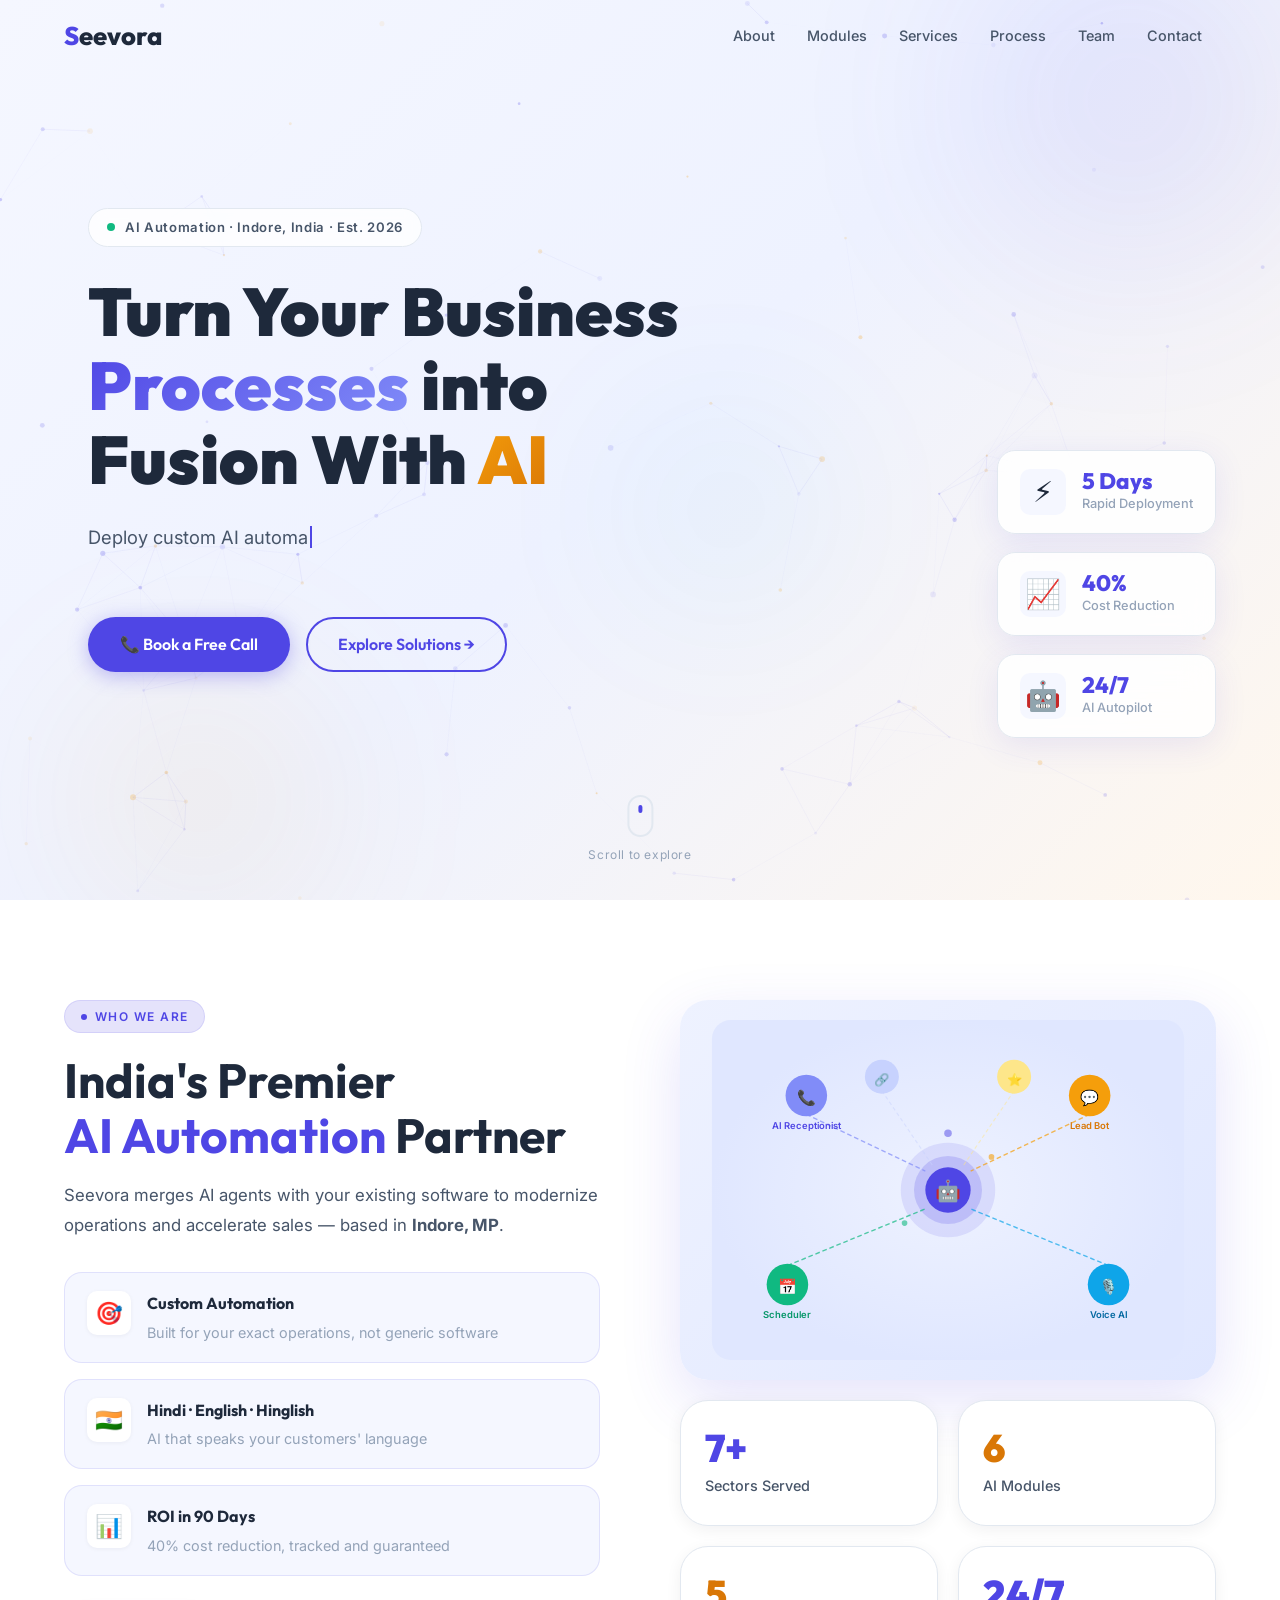
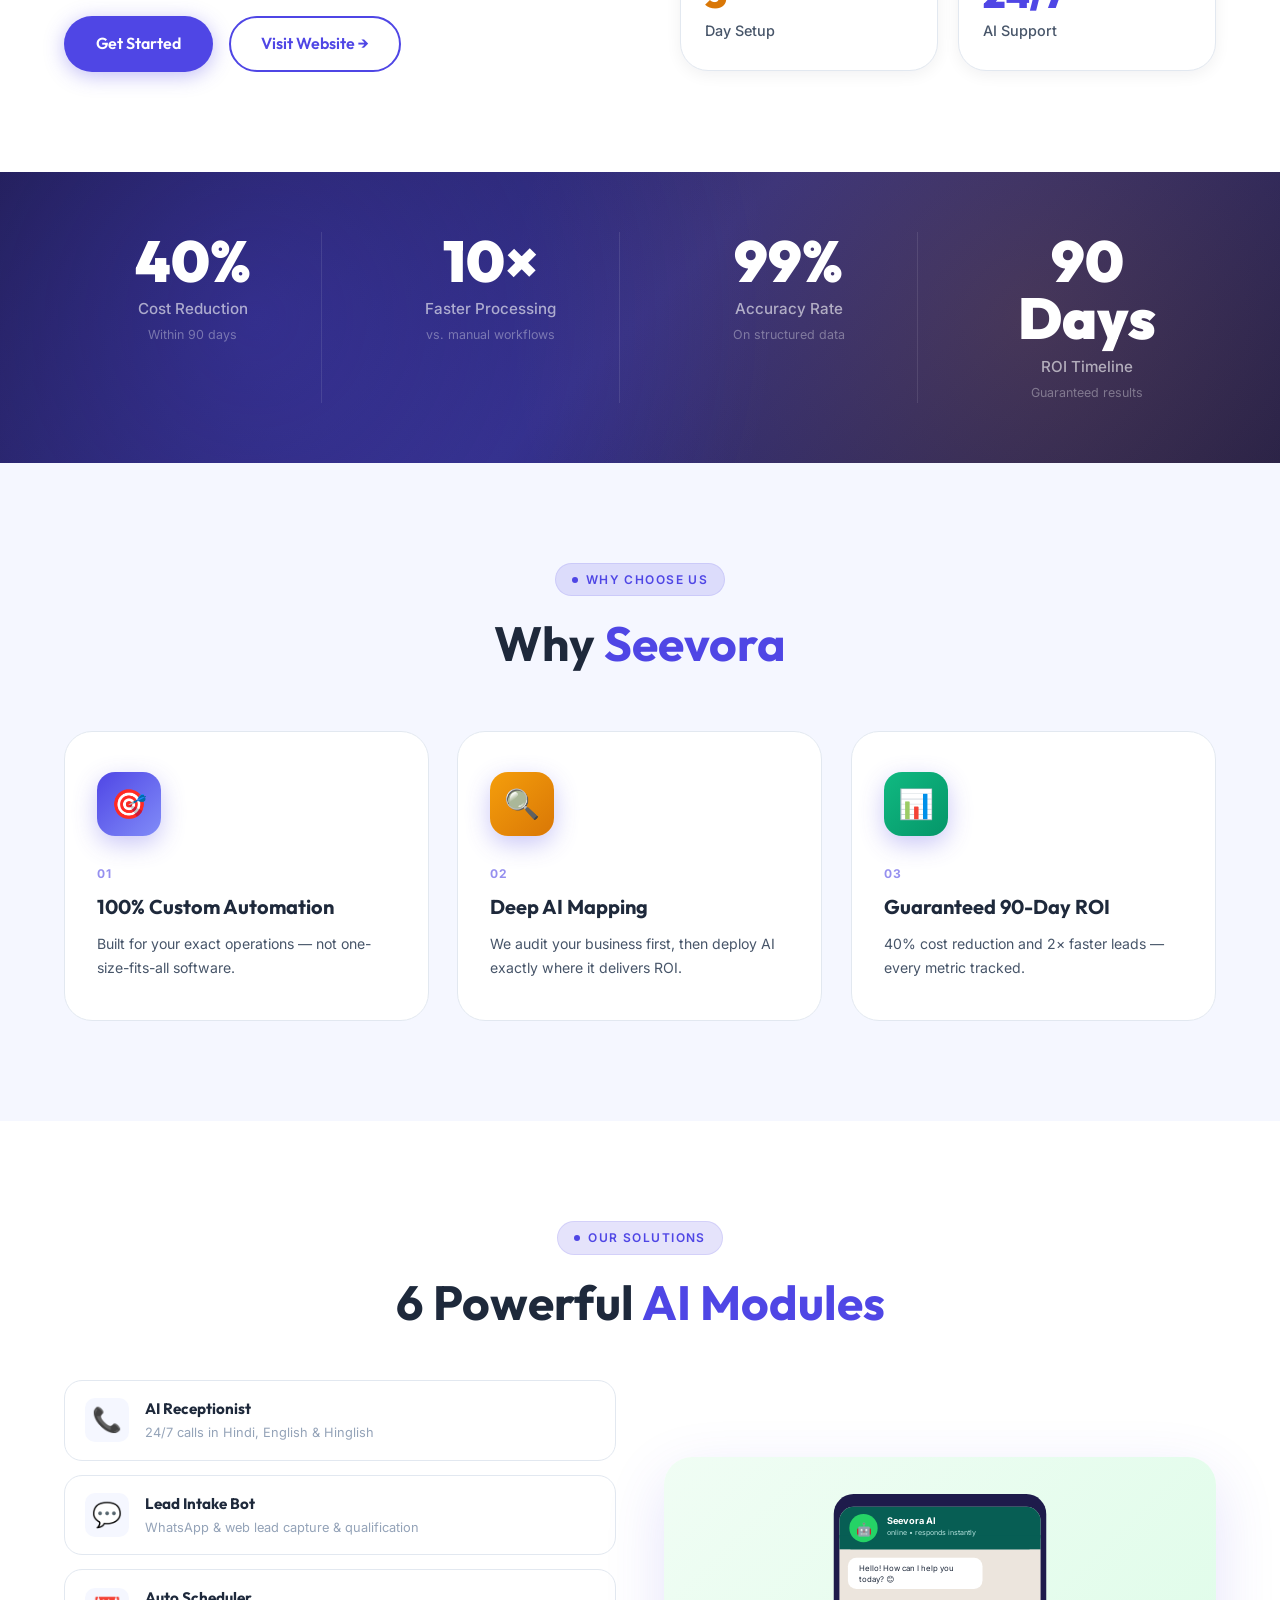
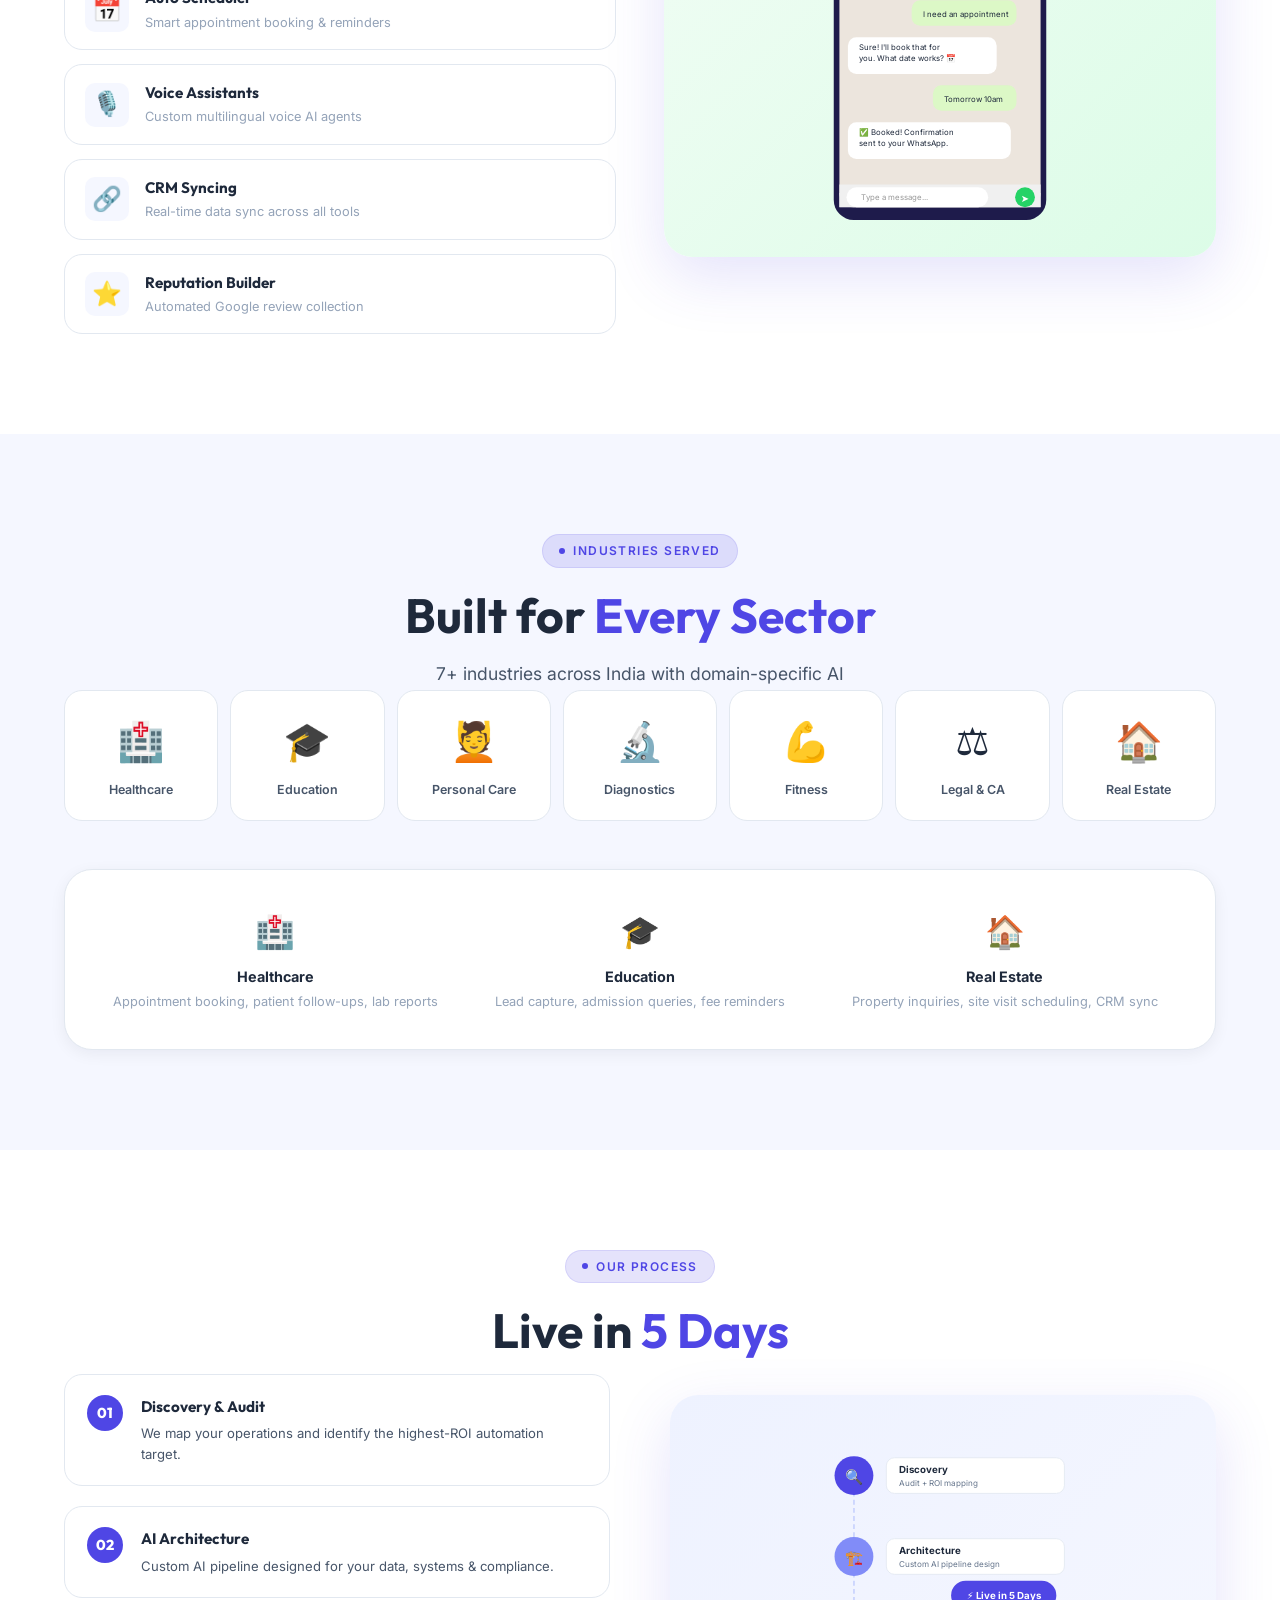
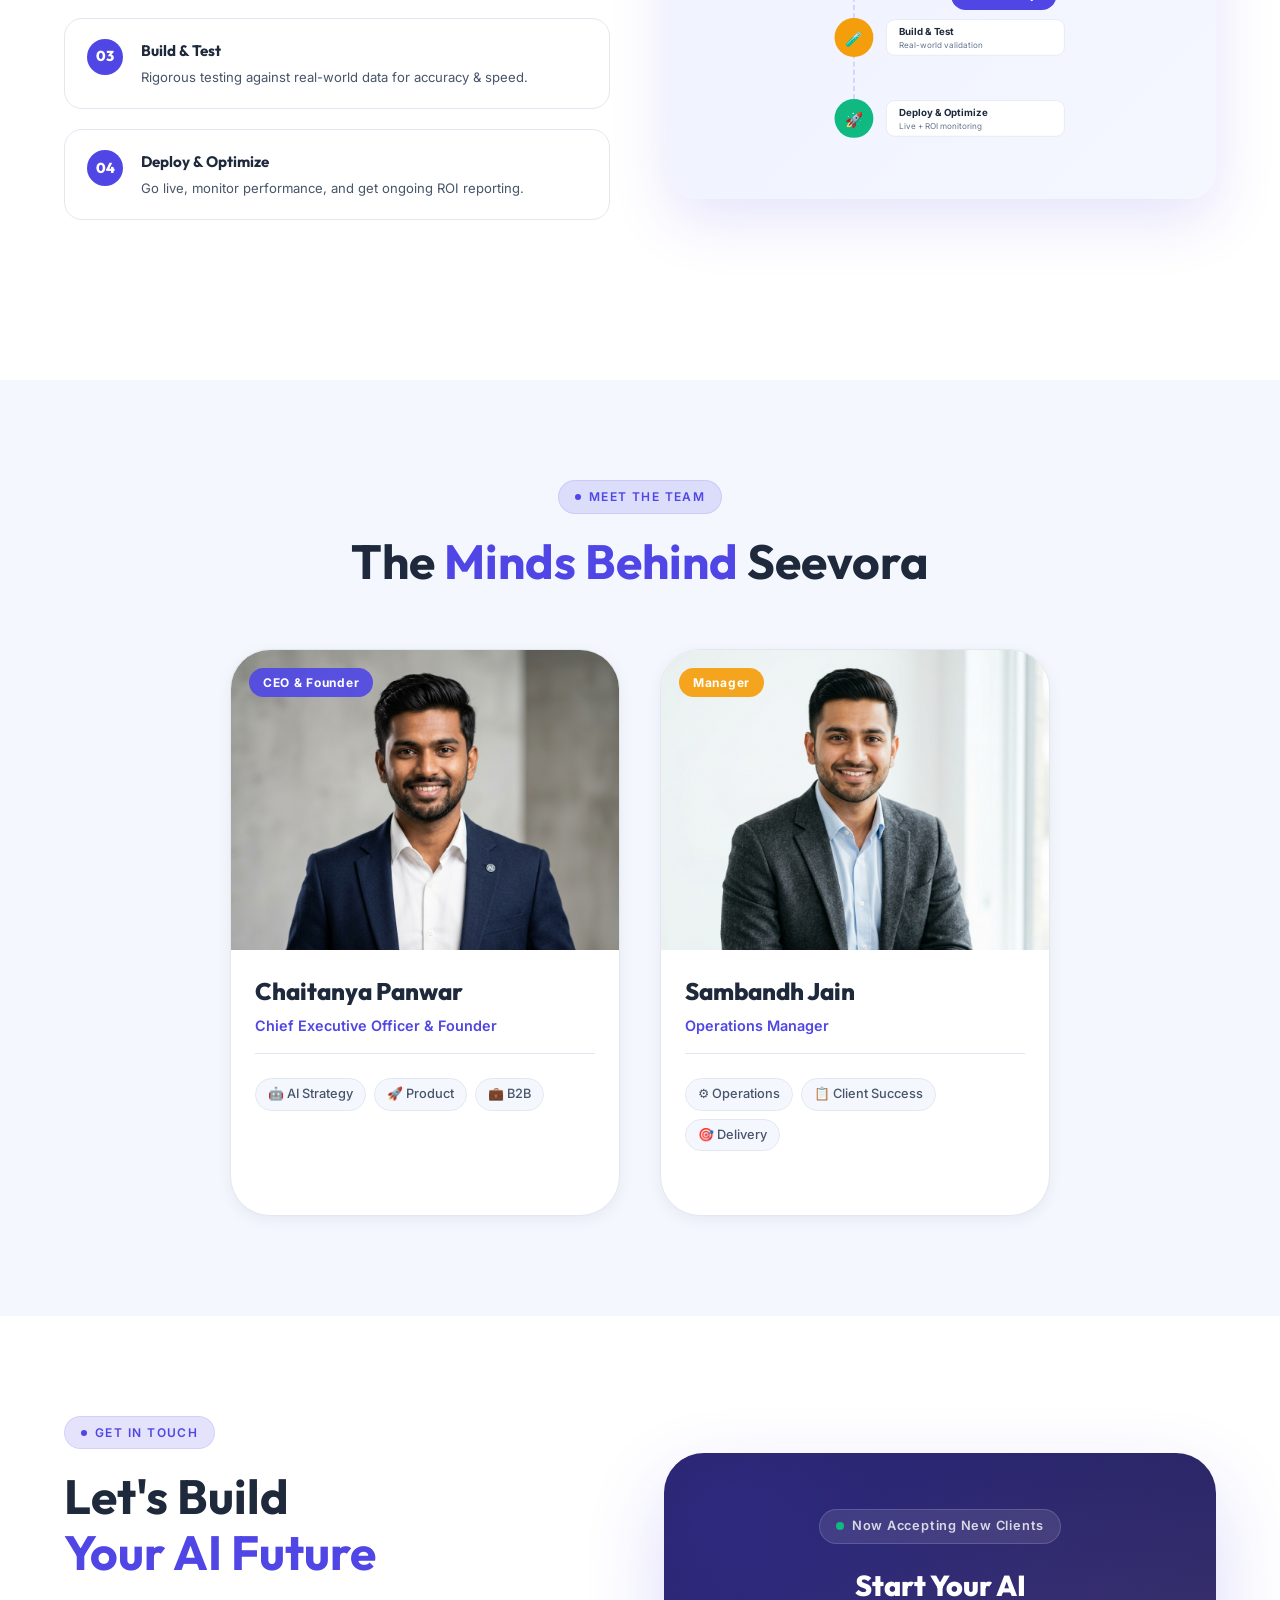
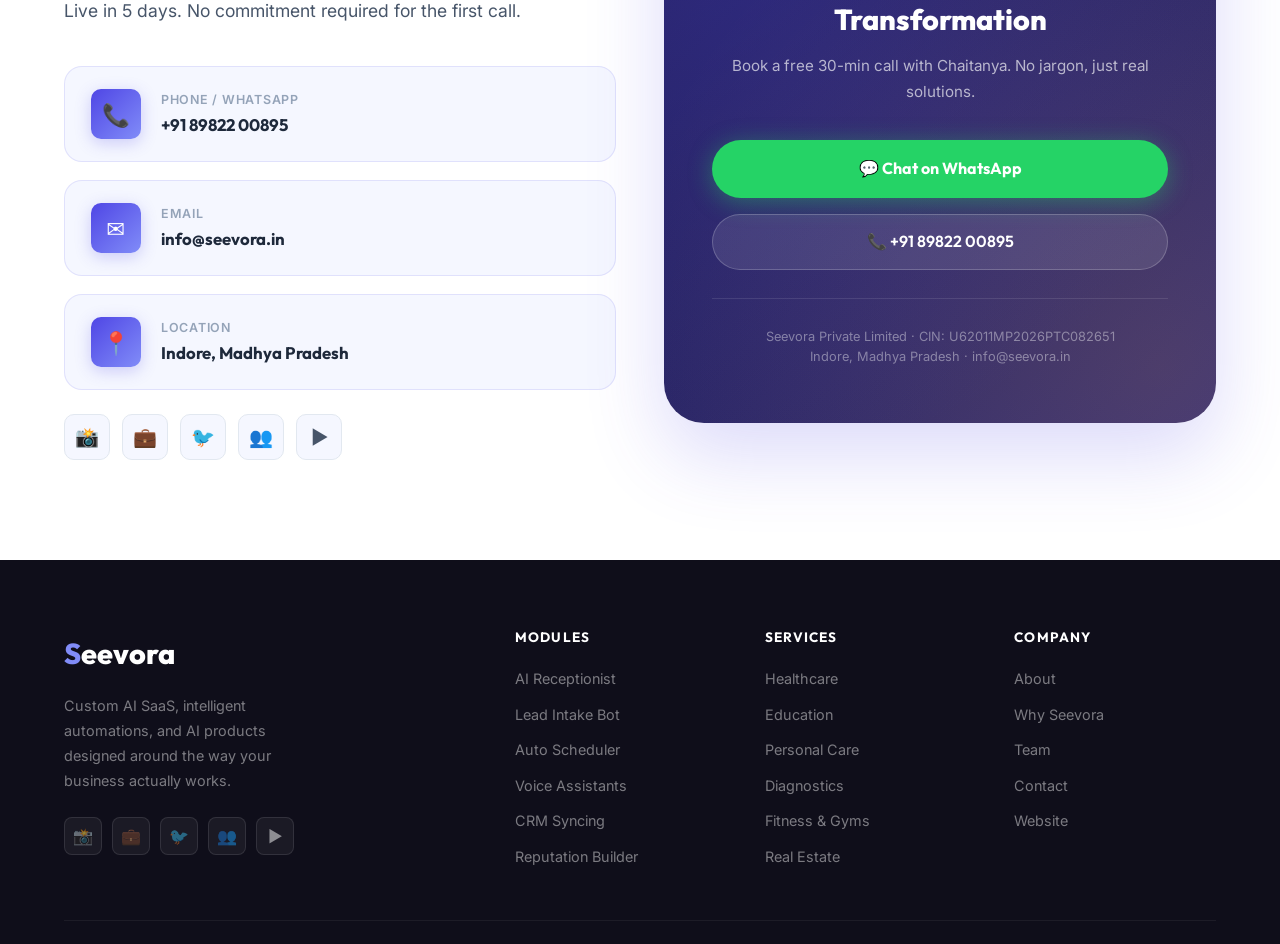
==== index.html @ 0b6f8ee0 "Remove Book a Call button from navbar" ====
<!DOCTYPE html>
<html lang="en">
<head>
  <meta charset="UTF-8"/>
  <meta name="viewport" content="width=device-width, initial-scale=1.0"/>
  <title>Seevora — AI Automation for Indian Businesses</title>
  <meta name="description" content="Seevora — Custom AI automation, WhatsApp bots, voice agents & booking systems for Indian businesses. Deploy in 5 days."/>
  <link rel="preconnect" href="https://fonts.googleapis.com"/>
  <link rel="preconnect" href="https://fonts.gstatic.com" crossorigin/>
  <link href="https://fonts.googleapis.com/css2?family=Outfit:wght@300;400;500;600;700;800;900&family=Inter:wght@300;400;500;600;700&display=swap" rel="stylesheet"/>
  <link rel="stylesheet" href="style.css"/>
  <style>
    /* ── Extra visual styles ── */
    .section-img { width:100%; border-radius:var(--radius-lg); display:block; }
    .img-card {
      border-radius: var(--radius-lg);
      overflow: hidden;
      box-shadow: var(--shadow-lg);
      background: linear-gradient(135deg,#EEF2FF,#E0E7FF);
      display: flex; align-items: center; justify-content: center;
      padding: 20px;
    }
    .img-card svg { width:100%; height:auto; max-height:340px; }

    /* Visual strip above industries */
    .industries-visual {
      display: grid;
      grid-template-columns: repeat(7,1fr);
      gap: 12px;
      margin-bottom: 48px;
    }
    .ind-icon-big {
      display: flex; flex-direction: column; align-items: center; gap: 8px;
      padding: 20px 12px;
      background: white;
      border: 1px solid var(--border);
      border-radius: var(--radius-md);
      font-size: 2.4rem;
      transition: all .3s var(--ease-spring);
    }
    .ind-icon-big:hover { transform: translateY(-8px); box-shadow: var(--shadow-md); border-color: var(--primary-light); }
    .ind-icon-big span { font-size: .78rem; font-weight:600; color:var(--text-secondary); text-align:center; }

    /* Compact why cards */
    .why-grid { grid-template-columns: repeat(3,1fr); }
    .why-card .wc-desc { font-size:.88rem; }

    /* Process visual */
    .process-visual-row {
      display: grid;
      grid-template-columns: 1fr 1fr;
      gap: 60px;
      align-items: center;
      margin-bottom: 60px;
    }
    .process-steps-list { display:flex; flex-direction:column; gap:20px; }
    .psl-item {
      display: flex; gap: 18px; align-items: flex-start;
      padding: 20px 22px;
      background: white; border: 1px solid var(--border);
      border-radius: var(--radius-md);
      transition: all .3s var(--ease-out);
    }
    .psl-item:hover { transform:translateX(8px); border-color:var(--primary-light); box-shadow:var(--shadow-sm); }
    .psl-num {
      width: 36px; height: 36px; flex-shrink:0;
      background: var(--primary); color: white;
      border-radius: 50%;
      display: flex; align-items:center; justify-content:center;
      font-family:'Outfit',sans-serif; font-weight:800; font-size:.9rem;
    }
    .psl-title { font-family:'Outfit',sans-serif; font-weight:700; font-size:.95rem; margin-bottom:4px; }
    .psl-desc { font-size:.82rem; color:var(--text-secondary); }

    /* Modules compact */
    .modules-wrap { display:grid; grid-template-columns:1fr 1fr; gap:48px; align-items:center; margin-top:50px; }
    .modules-list { display:flex; flex-direction:column; gap:14px; }
    .mod-item {
      display: flex; align-items:center; gap: 16px;
      padding: 16px 20px;
      background:white; border:1px solid var(--border); border-radius:var(--radius-md);
      transition:all .3s var(--ease-out); cursor:default;
    }
    .mod-item:hover { border-color:var(--primary); box-shadow:var(--shadow-sm); transform:translateX(6px); }
    .mod-emoji { font-size:1.5rem; width:44px; height:44px; display:flex; align-items:center; justify-content:center; background:var(--bg-alt); border-radius:10px; flex-shrink:0; }
    .mod-name { font-family:'Outfit',sans-serif; font-weight:700; font-size:.95rem; }
    .mod-sub  { font-size:.8rem; color:var(--text-muted); margin-top:2px; }

    /* Contact compact */
    .contact-grid { gap:48px; }

    /* Team compact */
    .team-grid { max-width: 820px; }
    .tc-bio { display:none; }
    .tc-body { padding: 22px 24px; }

    /* Stat banner tighter */
    .stats-banner { padding:60px 0; }

    @media(max-width:900px){
      .modules-wrap,.process-visual-row { grid-template-columns:1fr; }
      .industries-visual { grid-template-columns:repeat(4,1fr); }
    }
    @media(max-width:600px){
      .industries-visual { grid-template-columns:repeat(3,1fr); }
    }
  </style>
</head>
<body>

<!-- ── NAV ── -->
<nav class="navbar" id="navbar">
  <div class="nav-container">
    <a href="#hero" class="nav-logo"><span class="logo-s">S</span>eevora</a>
    <ul class="nav-links" id="navLinks">
      <li><a href="#about"      class="nav-link">About</a></li>
      <li><a href="#modules"    class="nav-link">Modules</a></li>
      <li><a href="#industries" class="nav-link">Services</a></li>
      <li><a href="#process"    class="nav-link">Process</a></li>
      <li><a href="#team"       class="nav-link">Team</a></li>
      <li><a href="#contact"    class="nav-link">Contact</a></li>
    </ul>

    <button class="nav-toggle" id="navToggle"><span></span><span></span><span></span></button>
  </div>
</nav>

<!-- ── HERO ── -->
<section id="hero" class="hero-section">
  <canvas id="heroCanvas"></canvas>
  <div class="hero-blobs">
    <div class="blob blob-1"></div>
    <div class="blob blob-2"></div>
    <div class="blob blob-3"></div>
  </div>
  <div class="hero-content">
    <div class="hero-badge"><span class="badge-dot"></span>AI Automation · Indore, India · Est. 2026</div>
    <h1 class="hero-title">
      Turn Your Business<br>
      <span class="gradient-text">Processes</span> into<br>
      Fusion With <span class="gradient-text-gold">AI</span>
    </h1>
    <p class="hero-subtitle" id="typewriterText"></p>
    <div class="hero-ctas">
      <a href="tel:+918982200895" class="btn-primary">📞 Book a Free Call</a>
      <a href="#modules" class="btn-outline">Explore Solutions →</a>
    </div>
  </div>
  <div class="hero-float-cards">
    <div class="float-card float-card-1">
      <div class="fc-icon">⚡</div>
      <div><div class="fc-number">5 Days</div><div class="fc-label">Rapid Deployment</div></div>
    </div>
    <div class="float-card float-card-2">
      <div class="fc-icon">📈</div>
      <div><div class="fc-number">40%</div><div class="fc-label">Cost Reduction</div></div>
    </div>
    <div class="float-card float-card-3">
      <div class="fc-icon">🤖</div>
      <div><div class="fc-number">24/7</div><div class="fc-label">AI Autopilot</div></div>
    </div>
  </div>
  <div class="hero-scroll-hint">
    <div class="scroll-mouse"><div class="scroll-dot"></div></div>
    <span>Scroll to explore</span>
  </div>
</section>

<!-- ── ABOUT ── -->
<section id="about" class="section about-section">
  <div class="container">
    <div class="about-grid">
      <div class="about-left reveal-left">
        <div class="section-label">Who We Are</div>
        <h2 class="section-title">India's Premier<br><span>AI Automation</span> Partner</h2>
        <p class="about-description">Seevora merges AI agents with your existing software to modernize operations and accelerate sales — based in <strong>Indore, MP</strong>.</p>
        <div class="about-features stagger-children">
          <div class="about-feature">
            <div class="af-icon">🎯</div>
            <div><div class="af-title">Custom Automation</div><div class="af-desc">Built for your exact operations, not generic software</div></div>
          </div>
          <div class="about-feature">
            <div class="af-icon">🇮🇳</div>
            <div><div class="af-title">Hindi · English · Hinglish</div><div class="af-desc">AI that speaks your customers' language</div></div>
          </div>
          <div class="about-feature">
            <div class="af-icon">📊</div>
            <div><div class="af-title">ROI in 90 Days</div><div class="af-desc">40% cost reduction, tracked and guaranteed</div></div>
          </div>
        </div>
        <div class="about-cta-row">
          <a href="#contact" class="btn-primary">Get Started</a>
          <a href="https://seevora.in" target="_blank" class="btn-outline">Visit Website →</a>
        </div>
      </div>
      <div class="about-right reveal-right">
        <!-- SVG: AI Network Visual -->
        <div class="img-card">
          <svg viewBox="0 0 500 360" fill="none" xmlns="http://www.w3.org/2000/svg">
            <defs>
              <radialGradient id="bg" cx="50%" cy="50%" r="50%">
                <stop offset="0%" stop-color="#EEF2FF"/>
                <stop offset="100%" stop-color="#E0E7FF"/>
              </radialGradient>
              <filter id="glow"><feGaussianBlur stdDeviation="3" result="blur"/><feMerge><feMergeNode in="blur"/><feMergeNode in="SourceGraphic"/></feMerge></filter>
            </defs>
            <rect width="500" height="360" rx="20" fill="url(#bg)"/>
            <!-- Central AI Brain -->
            <circle cx="250" cy="180" r="50" fill="#4F46E5" opacity=".12"/>
            <circle cx="250" cy="180" r="36" fill="#4F46E5" opacity=".2"/>
            <circle cx="250" cy="180" r="24" fill="#4F46E5"/>
            <text x="250" y="188" text-anchor="middle" fill="white" font-size="22">🤖</text>
            <!-- Satellite nodes -->
            <circle cx="100" cy="80"  r="22" fill="#818CF8"/>
            <text x="100" y="88" text-anchor="middle" fill="white" font-size="16">📞</text>
            <circle cx="400" cy="80"  r="22" fill="#F59E0B"/>
            <text x="400" y="88" text-anchor="middle" fill="white" font-size="16">💬</text>
            <circle cx="80"  cy="280" r="22" fill="#10B981"/>
            <text x="80"  y="288" text-anchor="middle" fill="white" font-size="16">📅</text>
            <circle cx="420" cy="280" r="22" fill="#0EA5E9"/>
            <text x="420" y="288" text-anchor="middle" fill="white" font-size="16">🎙️</text>
            <circle cx="180" cy="60"  r="18" fill="#C7D2FE"/>
            <text x="180" y="68" text-anchor="middle" fill="#4F46E5" font-size="13">🔗</text>
            <circle cx="320" cy="60"  r="18" fill="#FDE68A"/>
            <text x="320" y="68" text-anchor="middle" fill="#92400E" font-size="13">⭐</text>
            <!-- Connecting lines -->
            <line x1="100" y1="100" x2="226" y2="160" stroke="#818CF8" stroke-width="1.5" stroke-dasharray="5 3" opacity=".7"/>
            <line x1="400" y1="100" x2="274" y2="160" stroke="#F59E0B" stroke-width="1.5" stroke-dasharray="5 3" opacity=".7"/>
            <line x1="80"  y1="260" x2="226" y2="200" stroke="#10B981" stroke-width="1.5" stroke-dasharray="5 3" opacity=".7"/>
            <line x1="420" y1="260" x2="274" y2="200" stroke="#0EA5E9" stroke-width="1.5" stroke-dasharray="5 3" opacity=".7"/>
            <line x1="180" y1="75"  x2="235" y2="156" stroke="#C7D2FE" stroke-width="1.2" stroke-dasharray="4 3" opacity=".5"/>
            <line x1="320" y1="75"  x2="265" y2="156" stroke="#FDE68A" stroke-width="1.2" stroke-dasharray="4 3" opacity=".5"/>
            <!-- Orbiting dots -->
            <circle cx="250" cy="120" r="4" fill="#4F46E5" opacity=".5"/>
            <circle cx="296" cy="145" r="3" fill="#F59E0B" opacity=".6"/>
            <circle cx="204" cy="215" r="3" fill="#10B981" opacity=".6"/>
            <!-- Labels -->
            <text x="100" y="115" text-anchor="middle" fill="#4F46E5" font-size="10" font-weight="600">AI Receptionist</text>
            <text x="400" y="115" text-anchor="middle" fill="#D97706" font-size="10" font-weight="600">Lead Bot</text>
            <text x="80"  y="315" text-anchor="middle" fill="#059669" font-size="10" font-weight="600">Scheduler</text>
            <text x="420" y="315" text-anchor="middle" fill="#0369A1" font-size="10" font-weight="600">Voice AI</text>
          </svg>
        </div>
        <!-- Compact stat grid below the visual -->
        <div class="about-stats-grid stagger-children" style="margin-top:20px;">
          <div class="about-stat-card"><div class="asc-value">7+</div><div class="asc-label">Sectors Served</div></div>
          <div class="about-stat-card accent-card"><div class="asc-value">6</div><div class="asc-label">AI Modules</div></div>
          <div class="about-stat-card accent-card"><div class="asc-value">5</div><div class="asc-label">Day Setup</div></div>
          <div class="about-stat-card"><div class="asc-value">24/7</div><div class="asc-label">AI Support</div></div>
        </div>
      </div>
    </div>
  </div>
</section>

<!-- ── STATS ── -->
<section class="stats-banner">
  <div class="container">
    <div class="stats-grid stagger-children">
      <div class="stat-item"><div class="stat-value" data-target="40" data-suffix="%">0%</div><div class="stat-label">Cost Reduction</div><div class="stat-sublabel">Within 90 days</div></div>
      <div class="stat-item"><div class="stat-value" data-target="10" data-suffix="×">0×</div><div class="stat-label">Faster Processing</div><div class="stat-sublabel">vs. manual workflows</div></div>
      <div class="stat-item"><div class="stat-value" data-target="99" data-suffix="%">0%</div><div class="stat-label">Accuracy Rate</div><div class="stat-sublabel">On structured data</div></div>
      <div class="stat-item"><div class="stat-value" data-target="90" data-suffix=" Days">0 Days</div><div class="stat-label">ROI Timeline</div><div class="stat-sublabel">Guaranteed results</div></div>
    </div>
  </div>
</section>

<!-- ── WHY SEEVORA ── -->
<section id="why" class="section section-alt">
  <div class="container">
    <div class="text-center reveal">
      <div class="section-label">Why Choose Us</div>
      <h2 class="section-title">Why <span>Seevora</span></h2>
    </div>
    <div class="why-grid stagger-children">
      <div class="why-card tilt-card">
        <div class="wc-icon-wrap">🎯</div>
        <div class="wc-number">01</div>
        <h3 class="wc-title">100% Custom Automation</h3>
        <p class="wc-desc">Built for your exact operations — not one-size-fits-all software.</p>
      </div>
      <div class="why-card tilt-card">
        <div class="wc-icon-wrap" style="background:linear-gradient(135deg,#F59E0B,#D97706);">🔍</div>
        <div class="wc-number">02</div>
        <h3 class="wc-title">Deep AI Mapping</h3>
        <p class="wc-desc">We audit your business first, then deploy AI exactly where it delivers ROI.</p>
      </div>
      <div class="why-card tilt-card">
        <div class="wc-icon-wrap" style="background:linear-gradient(135deg,#10B981,#059669);">📊</div>
        <div class="wc-number">03</div>
        <h3 class="wc-title">Guaranteed 90-Day ROI</h3>
        <p class="wc-desc">40% cost reduction and 2× faster leads — every metric tracked.</p>
      </div>
    </div>
  </div>
</section>

<!-- ── MODULES ── -->
<section id="modules" class="section">
  <div class="container">
    <div class="text-center reveal">
      <div class="section-label">Our Solutions</div>
      <h2 class="section-title">6 Powerful <span>AI Modules</span></h2>
    </div>
    <div class="modules-wrap">
      <!-- Left: Module list -->
      <div class="modules-list stagger-children">
        <div class="mod-item"><div class="mod-emoji">📞</div><div><div class="mod-name">AI Receptionist</div><div class="mod-sub">24/7 calls in Hindi, English & Hinglish</div></div></div>
        <div class="mod-item"><div class="mod-emoji">💬</div><div><div class="mod-name">Lead Intake Bot</div><div class="mod-sub">WhatsApp & web lead capture & qualification</div></div></div>
        <div class="mod-item"><div class="mod-emoji">📅</div><div><div class="mod-name">Auto Scheduler</div><div class="mod-sub">Smart appointment booking & reminders</div></div></div>
        <div class="mod-item"><div class="mod-emoji">🎙️</div><div><div class="mod-name">Voice Assistants</div><div class="mod-sub">Custom multilingual voice AI agents</div></div></div>
        <div class="mod-item"><div class="mod-emoji">🔗</div><div><div class="mod-name">CRM Syncing</div><div class="mod-sub">Real-time data sync across all tools</div></div></div>
        <div class="mod-item"><div class="mod-emoji">⭐</div><div><div class="mod-name">Reputation Builder</div><div class="mod-sub">Automated Google review collection</div></div></div>
      </div>
      <!-- Right: WhatsApp/Chat interface SVG -->
      <div class="reveal-right">
        <div class="img-card" style="background:linear-gradient(135deg,#F0FDF4,#DCFCE7); padding:30px;">
          <svg viewBox="0 0 360 480" fill="none" xmlns="http://www.w3.org/2000/svg">
            <!-- Phone frame -->
            <rect x="30" y="10" width="300" height="460" rx="28" fill="#1E1B4B"/>
            <rect x="38" y="28" width="284" height="424" rx="20" fill="#ECE5DD"/>
            <!-- WhatsApp header -->
            <rect x="38" y="28" width="284" height="60" rx="20" fill="#075E54"/>
            <rect x="38" y="68" width="284" height="20" fill="#075E54"/>
            <circle cx="72" cy="58" r="20" fill="#25D366"/>
            <text x="72" y="66" text-anchor="middle" fill="white" font-size="18">🤖</text>
            <text x="105" y="52" fill="white" font-size="13" font-weight="700">Seevora AI</text>
            <text x="105" y="68" fill="#B2DFDB" font-size="10">online • responds instantly</text>
            <!-- Chat bubbles -->
            <rect x="50" y="100" width="190" height="44" rx="12" fill="#fff"/>
            <text x="66" y="118" fill="#1E293B" font-size="11">Hello! How can I help you</text>
            <text x="66" y="134" fill="#1E293B" font-size="11">today? 😊</text>
            <rect x="140" y="160" width="148" height="36" rx="12" fill="#DCF8C6"/>
            <text x="156" y="183" fill="#1E293B" font-size="11">I need an appointment</text>
            <rect x="50" y="212" width="210" height="52" rx="12" fill="#fff"/>
            <text x="66" y="230" fill="#1E293B" font-size="11">Sure! I'll book that for</text>
            <text x="66" y="246" fill="#1E293B" font-size="11">you. What date works? 📅</text>
            <rect x="170" y="280" width="118" height="36" rx="12" fill="#DCF8C6"/>
            <text x="186" y="303" fill="#1E293B" font-size="11">Tomorrow 10am</text>
            <rect x="50" y="332" width="230" height="52" rx="12" fill="#fff"/>
            <text x="66" y="350" fill="#1E293B" font-size="11">✅ Booked! Confirmation</text>
            <text x="66" y="366" fill="#1E293B" font-size="11">sent to your WhatsApp.</text>
            <!-- Input bar -->
            <rect x="38" y="420" width="284" height="32" fill="#F0F0F0"/>
            <rect x="38" y="432" width="284" height="20" fill="#F0F0F0"/>
            <rect x="48" y="424" width="200" height="28" rx="14" fill="white"/>
            <text x="68" y="442" fill="#999" font-size="11">Type a message...</text>
            <circle cx="300" cy="438" r="14" fill="#25D366"/>
            <text x="300" y="445" text-anchor="middle" fill="white" font-size="14">➤</text>
          </svg>
        </div>
      </div>
    </div>
  </div>
</section>

<!-- ── INDUSTRIES ── -->
<section id="industries" class="section section-alt">
  <div class="container">
    <div class="text-center reveal">
      <div class="section-label">Industries Served</div>
      <h2 class="section-title">Built for <span>Every Sector</span></h2>
      <p class="section-desc">7+ industries across India with domain-specific AI</p>
    </div>
    <div class="industries-visual cascade-children">
      <div class="ind-icon-big">🏥<span>Healthcare</span></div>
      <div class="ind-icon-big">🎓<span>Education</span></div>
      <div class="ind-icon-big">💆<span>Personal Care</span></div>
      <div class="ind-icon-big">🔬<span>Diagnostics</span></div>
      <div class="ind-icon-big">💪<span>Fitness</span></div>
      <div class="ind-icon-big">⚖️<span>Legal & CA</span></div>
      <div class="ind-icon-big">🏠<span>Real Estate</span></div>
    </div>
    <!-- Sector detail visual below -->
    <div class="reveal" style="background:white;border:1px solid var(--border);border-radius:var(--radius-lg);padding:36px 40px;box-shadow:var(--shadow-sm);">
      <div style="display:grid;grid-template-columns:repeat(3,1fr);gap:24px;">
        <div style="text-align:center;">
          <div style="font-size:2rem;margin-bottom:8px;">🏥</div>
          <div style="font-weight:700;font-size:.9rem;margin-bottom:4px;">Healthcare</div>
          <div style="font-size:.8rem;color:var(--text-muted);">Appointment booking, patient follow-ups, lab reports</div>
        </div>
        <div style="text-align:center;">
          <div style="font-size:2rem;margin-bottom:8px;">🎓</div>
          <div style="font-weight:700;font-size:.9rem;margin-bottom:4px;">Education</div>
          <div style="font-size:.8rem;color:var(--text-muted);">Lead capture, admission queries, fee reminders</div>
        </div>
        <div style="text-align:center;">
          <div style="font-size:2rem;margin-bottom:8px;">🏠</div>
          <div style="font-weight:700;font-size:.9rem;margin-bottom:4px;">Real Estate</div>
          <div style="font-size:.8rem;color:var(--text-muted);">Property inquiries, site visit scheduling, CRM sync</div>
        </div>
      </div>
    </div>
  </div>
</section>

<!-- ── PROCESS ── -->
<section id="process" class="section">
  <div class="container">
    <div class="text-center reveal">
      <div class="section-label">Our Process</div>
      <h2 class="section-title">Live in <span>5 Days</span></h2>
    </div>
    <div class="process-visual-row">
      <!-- Steps list -->
      <div class="process-steps-list stagger-children">
        <div class="psl-item">
          <div class="psl-num">01</div>
          <div><div class="psl-title">Discovery & Audit</div><div class="psl-desc">We map your operations and identify the highest-ROI automation target.</div></div>
        </div>
        <div class="psl-item">
          <div class="psl-num">02</div>
          <div><div class="psl-title">AI Architecture</div><div class="psl-desc">Custom AI pipeline designed for your data, systems & compliance.</div></div>
        </div>
        <div class="psl-item">
          <div class="psl-num">03</div>
          <div><div class="psl-title">Build & Test</div><div class="psl-desc">Rigorous testing against real-world data for accuracy & speed.</div></div>
        </div>
        <div class="psl-item">
          <div class="psl-num">04</div>
          <div><div class="psl-title">Deploy & Optimize</div><div class="psl-desc">Go live, monitor performance, and get ongoing ROI reporting.</div></div>
        </div>
      </div>
      <!-- Process flow SVG visual -->
      <div class="reveal-right">
        <div class="img-card" style="background:linear-gradient(135deg,#EEF2FF,#F5F7FF);padding:32px;">
          <svg viewBox="0 0 340 420" fill="none" xmlns="http://www.w3.org/2000/svg">
            <!-- Vertical connecting line -->
            <line x1="60" y1="50" x2="60" y2="380" stroke="#C7D2FE" stroke-width="2" stroke-dasharray="6 4"/>
            <!-- Step 1 -->
            <circle cx="60" cy="60" r="24" fill="#4F46E5"/>
            <text x="60" y="68" text-anchor="middle" fill="white" font-size="18">🔍</text>
            <rect x="100" y="38" width="220" height="44" rx="10" fill="white" stroke="#E2E8F0"/>
            <text x="116" y="57" fill="#1E293B" font-size="12" font-weight="700">Discovery</text>
            <text x="116" y="73" fill="#64748B" font-size="10">Audit + ROI mapping</text>
            <!-- Step 2 -->
            <circle cx="60" cy="160" r="24" fill="#818CF8"/>
            <text x="60" y="168" text-anchor="middle" fill="white" font-size="18">🏗️</text>
            <rect x="100" y="138" width="220" height="44" rx="10" fill="white" stroke="#E2E8F0"/>
            <text x="116" y="157" fill="#1E293B" font-size="12" font-weight="700">Architecture</text>
            <text x="116" y="173" fill="#64748B" font-size="10">Custom AI pipeline design</text>
            <!-- Step 3 -->
            <circle cx="60" cy="260" r="24" fill="#F59E0B"/>
            <text x="60" y="268" text-anchor="middle" fill="white" font-size="18">🧪</text>
            <rect x="100" y="238" width="220" height="44" rx="10" fill="white" stroke="#E2E8F0"/>
            <text x="116" y="257" fill="#1E293B" font-size="12" font-weight="700">Build & Test</text>
            <text x="116" y="273" fill="#64748B" font-size="10">Real-world validation</text>
            <!-- Step 4 -->
            <circle cx="60" cy="360" r="24" fill="#10B981"/>
            <text x="60" y="368" text-anchor="middle" fill="white" font-size="18">🚀</text>
            <rect x="100" y="338" width="220" height="44" rx="10" fill="white" stroke="#E2E8F0"/>
            <text x="116" y="357" fill="#1E293B" font-size="12" font-weight="700">Deploy & Optimize</text>
            <text x="116" y="373" fill="#64748B" font-size="10">Live + ROI monitoring</text>
            <!-- Badge -->
            <rect x="180" y="190" width="130" height="36" rx="18" fill="#4F46E5"/>
            <text x="245" y="213" text-anchor="middle" fill="white" font-size="12" font-weight="700">⚡ Live in 5 Days</text>
          </svg>
        </div>
      </div>
    </div>
  </div>
</section>

<!-- ── TEAM ── -->
<section id="team" class="section team-section">
  <div class="container">
    <div class="text-center reveal">
      <div class="section-label">Meet the Team</div>
      <h2 class="section-title">The <span>Minds Behind</span> Seevora</h2>
    </div>
    <div class="team-grid">
      <div class="team-card reveal-scale">
        <div class="tc-photo-wrap">
          <img src="images/chaitanya.png" alt="Chaitanya Panwar — CEO & Founder" class="tc-photo" loading="lazy"/>
          <span class="tc-role-badge">CEO &amp; Founder</span>
        </div>
        <div class="tc-body">
          <div class="tc-name">Chaitanya Panwar</div>
          <div class="tc-role">Chief Executive Officer &amp; Founder</div>
          <div class="tc-divider"></div>
          <div>
            <span class="tc-tag">🤖 AI Strategy</span>
            <span class="tc-tag">🚀 Product</span>
            <span class="tc-tag">💼 B2B</span>
          </div>
          <div class="tc-social">
            <a href="https://www.linkedin.com/company/seevora/" target="_blank" class="tc-social-link">💼</a>
            <a href="https://www.instagram.com/seevora1/" target="_blank" class="tc-social-link">📸</a>
            <a href="https://x.com/seevora1" target="_blank" class="tc-social-link">🐦</a>
            <a href="mailto:info@seevora.in" class="tc-social-link">✉️</a>
          </div>
        </div>
      </div>
      <div class="team-card reveal-scale" style="transition-delay:.2s">
        <div class="tc-photo-wrap">
          <img src="images/sambandh.png" alt="Sambandh Jain — Operations Manager" class="tc-photo" loading="lazy"/>
          <span class="tc-role-badge" style="background:rgba(245,158,11,.92)">Manager</span>
        </div>
        <div class="tc-body">
          <div class="tc-name">Sambandh Jain</div>
          <div class="tc-role">Operations Manager</div>
          <div class="tc-divider"></div>
          <div>
            <span class="tc-tag">⚙️ Operations</span>
            <span class="tc-tag">📋 Client Success</span>
            <span class="tc-tag">🎯 Delivery</span>
          </div>
          <div class="tc-social">
            <a href="https://www.linkedin.com/company/seevora/" target="_blank" class="tc-social-link">💼</a>
            <a href="https://www.instagram.com/seevora1/" target="_blank" class="tc-social-link">📸</a>
            <a href="mailto:info@seevora.in" class="tc-social-link">✉️</a>
          </div>
        </div>
      </div>
    </div>
  </div>
</section>

<!-- ── CONTACT ── -->
<section id="contact" class="section contact-section">
  <div class="container">
    <div class="contact-grid">
      <div class="contact-left reveal-left">
        <div class="section-label">Get In Touch</div>
        <h2 class="section-title">Let's Build<br><span>Your AI Future</span></h2>
        <p class="section-desc">Live in 5 days. No commitment required for the first call.</p>
        <div class="contact-cards">
          <a href="tel:+918982200895" class="contact-card">
            <div class="cc-icon">📞</div>
            <div><div class="cc-label">Phone / WhatsApp</div><div class="cc-value">+91 89822 00895</div></div>
          </a>
          <a href="mailto:info@seevora.in" class="contact-card">
            <div class="cc-icon">✉️</div>
            <div><div class="cc-label">Email</div><div class="cc-value">info@seevora.in</div></div>
          </a>
          <div class="contact-card" style="cursor:default">
            <div class="cc-icon">📍</div>
            <div><div class="cc-label">Location</div><div class="cc-value">Indore, Madhya Pradesh</div></div>
          </div>
        </div>
        <div class="social-row" style="margin-top:24px">
          <a href="https://www.instagram.com/seevora1/" target="_blank" class="social-link"><span>📸</span></a>
          <a href="https://www.linkedin.com/company/seevora/" target="_blank" class="social-link"><span>💼</span></a>
          <a href="https://x.com/seevora1" target="_blank" class="social-link"><span>🐦</span></a>
          <a href="https://www.facebook.com/people/Seevora/61574331010641/" target="_blank" class="social-link"><span>👥</span></a>
          <a href="https://www.youtube.com/@Seevora1" target="_blank" class="social-link"><span>▶️</span></a>
        </div>
      </div>
      <div class="contact-right reveal-right">
        <div class="cr-badge"><span class="badge-dot"></span>Now Accepting New Clients</div>
        <h3 class="cr-title">Start Your AI<br>Transformation</h3>
        <p class="cr-desc">Book a free 30-min call with Chaitanya. No jargon, just real solutions.</p>
        <a href="https://wa.me/918982200895?text=Hi%20Seevora!%20I%27m%20interested%20in%20AI%20automation." target="_blank" class="cr-whatsapp">💬 Chat on WhatsApp</a>
        <a href="tel:+918982200895" class="cr-call">📞 +91 89822 00895</a>
        <div class="cr-info">Seevora Private Limited · CIN: U62011MP2026PTC082651<br>Indore, Madhya Pradesh · info@seevora.in</div>
      </div>
    </div>
  </div>
</section>

<!-- ── FOOTER ── -->
<footer class="footer">
  <div class="container">
    <div class="footer-grid">
      <div class="footer-brand">
        <span class="footer-logo"><span class="logo-s">S</span>eevora</span>
        <p>Custom AI SaaS, intelligent automations, and AI products designed around the way your business actually works.</p>
        <div class="footer-social">
          <a href="https://www.instagram.com/seevora1/" target="_blank" class="footer-social-link">📸</a>
          <a href="https://www.linkedin.com/company/seevora/" target="_blank" class="footer-social-link">💼</a>
          <a href="https://x.com/seevora1" target="_blank" class="footer-social-link">🐦</a>
          <a href="https://www.facebook.com/people/Seevora/61574331010641/" target="_blank" class="footer-social-link">👥</a>
          <a href="https://www.youtube.com/@Seevora1" target="_blank" class="footer-social-link">▶️</a>
        </div>
      </div>
      <div class="footer-col"><h4>Modules</h4><ul class="footer-links"><li><a href="#modules">AI Receptionist</a></li><li><a href="#modules">Lead Intake Bot</a></li><li><a href="#modules">Auto Scheduler</a></li><li><a href="#modules">Voice Assistants</a></li><li><a href="#modules">CRM Syncing</a></li><li><a href="#modules">Reputation Builder</a></li></ul></div>
      <div class="footer-col"><h4>Services</h4><ul class="footer-links"><li><a href="#industries">Healthcare</a></li><li><a href="#industries">Education</a></li><li><a href="#industries">Personal Care</a></li><li><a href="#industries">Diagnostics</a></li><li><a href="#industries">Fitness & Gyms</a></li><li><a href="#industries">Real Estate</a></li></ul></div>
      <div class="footer-col"><h4>Company</h4><ul class="footer-links"><li><a href="#about">About</a></li><li><a href="#why">Why Seevora</a></li><li><a href="#team">Team</a></li><li><a href="#contact">Contact</a></li><li><a href="https://seevora.in" target="_blank">Website</a></li></ul></div>
    </div>
    <div class="footer-bottom">
      <p>© 2026 Seevora Private Limited. All rights reserved. Indore, India.</p>
      <p class="footer-cin">CIN: U62011MP2026PTC082651</p>
    </div>
  </div>
</footer>

<script>
/* 1. NAVBAR */
const navbar=document.getElementById('navbar');
const navToggle=document.getElementById('navToggle');
window.addEventListener('scroll',()=>{
  navbar.classList.toggle('scrolled',window.scrollY>30);
  const secs=document.querySelectorAll('section[id]');let cur='';
  secs.forEach(s=>{if(window.scrollY>=s.offsetTop-120)cur=s.id;});
  document.querySelectorAll('.nav-link').forEach(l=>{l.classList.remove('active');if(l.getAttribute('href')==='#'+cur)l.classList.add('active');});
});
navToggle.addEventListener('click',()=>navbar.classList.toggle('menu-open'));

/* 2. CANVAS */
const canvas=document.getElementById('heroCanvas');
const ctx=canvas.getContext('2d');
let mouse={x:-1e4,y:-1e4};
function resize(){canvas.width=canvas.offsetWidth;canvas.height=canvas.offsetHeight;}
resize();window.addEventListener('resize',resize);
const hero=document.getElementById('hero');
hero.addEventListener('mousemove',e=>{const r=canvas.getBoundingClientRect();mouse.x=e.clientX-r.left;mouse.y=e.clientY-r.top;});
hero.addEventListener('mouseleave',()=>{mouse.x=-1e4;mouse.y=-1e4;});
class P{constructor(){this.reset();}reset(){this.x=Math.random()*canvas.width;this.y=Math.random()*canvas.height;this.vx=(Math.random()-.5)*.6;this.vy=(Math.random()-.5)*.6;this.r=Math.random()*2+1;this.a=Math.random()*.35+.1;this.c=Math.random()>.7?'#F59E0B':'#4F46E5';}update(){const dx=this.x-mouse.x,dy=this.y-mouse.y,d=Math.hypot(dx,dy);if(d<100){this.x+=dx/d*2.5;this.y+=dy/d*2.5;}this.x+=this.vx;this.y+=this.vy;if(this.x<0||this.x>canvas.width)this.vx*=-1;if(this.y<0||this.y>canvas.height)this.vy*=-1;}draw(){ctx.beginPath();ctx.arc(this.x,this.y,this.r,0,Math.PI*2);ctx.fillStyle=this.c;ctx.globalAlpha=this.a;ctx.fill();ctx.globalAlpha=1;}}
const pts=Array.from({length:85},()=>new P());
function draw(){ctx.clearRect(0,0,canvas.width,canvas.height);pts.forEach(p=>{p.update();p.draw();});for(let i=0;i<pts.length;i++)for(let j=i+1;j<pts.length;j++){const dx=pts[i].x-pts[j].x,dy=pts[i].y-pts[j].y,d=Math.hypot(dx,dy);if(d<130){ctx.beginPath();ctx.moveTo(pts[i].x,pts[i].y);ctx.lineTo(pts[j].x,pts[j].y);ctx.strokeStyle=`rgba(79,70,229,${(1-d/130)*.18})`;ctx.lineWidth=.8;ctx.stroke();}}requestAnimationFrame(draw);}
draw();

/* 3. TYPEWRITER */
const tw=document.getElementById('typewriterText');
const txt="Deploy custom AI automation in 5 days. 24/7 AI receptionist, WhatsApp bots & booking systems — built for India.";
let ci=0;const cur=document.createElement('span');cur.className='typewriter-cursor';tw.appendChild(cur);
function type(){if(ci<txt.length){tw.insertBefore(document.createTextNode(txt[ci]),cur);ci++;setTimeout(type,ci===1?900:30);}}
setTimeout(type,1200);

/* 4. REVEAL */
const ro=new IntersectionObserver(e=>{e.forEach(x=>{if(x.isIntersecting){x.target.classList.add('visible');ro.unobserve(x.target);}});},{threshold:.1,rootMargin:'0px 0px -40px 0px'});
document.querySelectorAll('.reveal,.reveal-left,.reveal-right,.reveal-scale,.stagger-children,.cascade-children').forEach(el=>ro.observe(el));

/* 5. COUNTER */
function animCount(el){const t=parseInt(el.dataset.target),suf=el.dataset.suffix||'',dur=1800,s=performance.now();(function step(now){const p=Math.min((now-s)/dur,1),e=1-Math.pow(1-p,3);el.textContent=Math.round(e*t)+suf;if(p<1)requestAnimationFrame(step);})(s);}
new IntersectionObserver(e=>{e.forEach(x=>{if(x.isIntersecting)x.target.querySelectorAll('[data-target]').forEach(animCount);});},{threshold:.3}).observe(document.querySelector('.stats-banner'));

/* 6. 3D TILT */
document.querySelectorAll('.tilt-card').forEach(c=>{c.addEventListener('mousemove',e=>{const r=c.getBoundingClientRect(),dx=(e.clientX-r.left-r.width/2)/(r.width/2),dy=(e.clientY-r.top-r.height/2)/(r.height/2);c.style.transform=`perspective(800px) rotateY(${dx*10}deg) rotateX(${-dy*10}deg) translateZ(10px)`;});c.addEventListener('mouseleave',()=>{c.style.transform='perspective(800px) rotateY(0) rotateX(0) translateZ(0)';});});

/* 7. SMOOTH SCROLL */
document.querySelectorAll('a[href^="#"]').forEach(a=>{a.addEventListener('click',e=>{const t=document.querySelector(a.getAttribute('href'));if(t){e.preventDefault();t.scrollIntoView({behavior:'smooth'});navbar.classList.remove('menu-open');}});});

/* 8. RIPPLE */
document.querySelectorAll('.btn-primary,.cr-whatsapp').forEach(btn=>{btn.addEventListener('click',function(e){const rp=document.createElement('span'),r=this.getBoundingClientRect(),sz=Math.max(r.width,r.height)*1.5;rp.style.cssText=`position:absolute;width:${sz}px;height:${sz}px;left:${e.clientX-r.left-sz/2}px;top:${e.clientY-r.top-sz/2}px;background:rgba(255,255,255,.28);border-radius:50%;transform:scale(0);animation:rpl .6s linear;pointer-events:none;`;this.style.overflow='hidden';this.style.position='relative';this.appendChild(rp);setTimeout(()=>rp.remove(),700);});});
const rs=document.createElement('style');rs.textContent='@keyframes rpl{to{transform:scale(1);opacity:0;}}';document.head.appendChild(rs);
</script>
</body>
</html>
---- style.css ----
/* ============================================================
   SEEVORA PORTFOLIO — PROFESSIONAL CSS
   Light Theme | Premium Animations | Glassmorphism
   ============================================================ */

/* ---------- DESIGN TOKENS ---------- */
:root {
  --primary:        #4F46E5;
  --primary-dark:   #3730A3;
  --primary-light:  #818CF8;
  --primary-glow:   rgba(79,70,229,0.15);
  --accent:         #F59E0B;
  --accent-dark:    #D97706;
  --accent-light:   #FDE68A;
  --success:        #10B981;
  --teal:           #0EA5E9;

  --bg:             #FFFFFF;
  --bg-alt:         #F5F7FF;
  --bg-card:        rgba(255,255,255,0.85);
  --bg-glass:       rgba(255,255,255,0.65);

  --text:           #1E293B;
  --text-secondary: #475569;
  --text-muted:     #94A3B8;

  --border:         #E2E8F0;
  --border-light:   rgba(79,70,229,0.12);

  --shadow-xs:  0 1px 4px rgba(15,23,42,0.05);
  --shadow-sm:  0 4px 16px rgba(15,23,42,0.06);
  --shadow-md:  0 8px 32px rgba(79,70,229,0.10);
  --shadow-lg:  0 20px 60px rgba(79,70,229,0.15);
  --shadow-xl:  0 32px 80px rgba(79,70,229,0.20);

  --radius-sm:  10px;
  --radius-md:  18px;
  --radius-lg:  28px;
  --radius-xl:  40px;
  --radius-full: 9999px;

  --ease-out:   cubic-bezier(0.22, 1, 0.36, 1);
  --ease-spring: cubic-bezier(0.34, 1.56, 0.64, 1);
}

/* ---------- RESET & BASE ---------- */
*, *::before, *::after { margin: 0; padding: 0; box-sizing: border-box; }

html {
  scroll-behavior: smooth;
  font-size: 16px;
  -webkit-font-smoothing: antialiased;
}

body {
  font-family: 'Inter', system-ui, sans-serif;
  background: var(--bg);
  color: var(--text);
  line-height: 1.6;
  overflow-x: hidden;
}

/* ---------- CUSTOM SCROLLBAR ---------- */
::-webkit-scrollbar { width: 6px; }
::-webkit-scrollbar-track { background: var(--bg-alt); }
::-webkit-scrollbar-thumb { background: var(--primary-light); border-radius: 99px; }
::-webkit-scrollbar-thumb:hover { background: var(--primary); }

/* ---------- SELECTION ---------- */
::selection { background: var(--primary-glow); color: var(--primary-dark); }

/* ---------- TYPOGRAPHY ---------- */
h1,h2,h3,h4,h5,h6 {
  font-family: 'Outfit', sans-serif;
  font-weight: 700;
  line-height: 1.15;
  color: var(--text);
}
p { color: var(--text-secondary); line-height: 1.75; }
a { text-decoration: none; color: inherit; }
img { display: block; max-width: 100%; }

/* ---------- LAYOUT UTILITIES ---------- */
.container {
  max-width: 1200px;
  margin: 0 auto;
  padding: 0 24px;
}
.section {
  padding: 100px 0;
}
.section-alt { background: var(--bg-alt); }

.section-label {
  display: inline-flex;
  align-items: center;
  gap: 8px;
  font-family: 'Inter', sans-serif;
  font-size: 12px;
  font-weight: 600;
  letter-spacing: 0.12em;
  text-transform: uppercase;
  color: var(--primary);
  background: var(--primary-glow);
  border: 1px solid var(--border-light);
  padding: 6px 16px;
  border-radius: var(--radius-full);
  margin-bottom: 20px;
}
.section-label::before {
  content: '';
  width: 6px; height: 6px;
  background: var(--primary);
  border-radius: 50%;
  animation: pulseDot 1.8s ease-in-out infinite;
}
.section-title {
  font-size: clamp(2rem, 4vw, 3rem);
  margin-bottom: 16px;
}
.section-title span { color: var(--primary); }
.section-desc {
  font-size: 1.1rem;
  max-width: 600px;
  color: var(--text-secondary);
}
.text-center { text-align: center; }
.text-center .section-desc { margin: 0 auto; }

/* ---------- BUTTONS ---------- */
.btn-primary {
  display: inline-flex;
  align-items: center;
  gap: 10px;
  background: var(--primary);
  color: #fff;
  font-family: 'Outfit', sans-serif;
  font-size: 1rem;
  font-weight: 600;
  padding: 14px 32px;
  border-radius: var(--radius-full);
  border: none;
  cursor: pointer;
  position: relative;
  overflow: hidden;
  transition: transform 0.25s var(--ease-out), box-shadow 0.25s var(--ease-out);
  box-shadow: 0 4px 20px rgba(79,70,229,0.35);
}
.btn-primary::before {
  content: '';
  position: absolute;
  inset: 0;
  background: linear-gradient(135deg, rgba(255,255,255,0.2), transparent);
  opacity: 0;
  transition: opacity 0.3s;
}
.btn-primary:hover { transform: translateY(-3px); box-shadow: 0 8px 32px rgba(79,70,229,0.45); }
.btn-primary:hover::before { opacity: 1; }
.btn-primary:active { transform: translateY(0); }

.btn-outline {
  display: inline-flex;
  align-items: center;
  gap: 8px;
  background: transparent;
  color: var(--primary);
  font-family: 'Outfit', sans-serif;
  font-size: 1rem;
  font-weight: 600;
  padding: 13px 30px;
  border-radius: var(--radius-full);
  border: 2px solid var(--primary);
  cursor: pointer;
  transition: all 0.25s var(--ease-out);
}
.btn-outline:hover {
  background: var(--primary);
  color: #fff;
  transform: translateY(-3px);
  box-shadow: var(--shadow-md);
}

.btn-accent {
  display: inline-flex;
  align-items: center;
  gap: 10px;
  background: linear-gradient(135deg, var(--accent), var(--accent-dark));
  color: #fff;
  font-family: 'Outfit', sans-serif;
  font-size: 1rem;
  font-weight: 600;
  padding: 14px 32px;
  border-radius: var(--radius-full);
  border: none;
  cursor: pointer;
  transition: transform 0.25s var(--ease-out), box-shadow 0.25s;
  box-shadow: 0 4px 20px rgba(245,158,11,0.35);
}
.btn-accent:hover { transform: translateY(-3px); box-shadow: 0 8px 32px rgba(245,158,11,0.45); }

/* ============================================================
   NAVIGATION
   ============================================================ */
.navbar {
  position: fixed;
  top: 0; left: 0; right: 0;
  z-index: 1000;
  padding: 0;
  transition: all 0.35s var(--ease-out);
}
.navbar.scrolled {
  background: rgba(255,255,255,0.92);
  backdrop-filter: blur(20px);
  -webkit-backdrop-filter: blur(20px);
  border-bottom: 1px solid var(--border);
  box-shadow: var(--shadow-sm);
}
.nav-container {
  max-width: 1200px;
  margin: 0 auto;
  padding: 0 24px;
  height: 72px;
  display: flex;
  align-items: center;
  gap: 32px;
}
.nav-logo {
  font-family: 'Outfit', sans-serif;
  font-size: 1.6rem;
  font-weight: 800;
  color: var(--text);
  flex-shrink: 0;
}
.logo-s { color: var(--primary); }

.nav-links {
  display: flex;
  list-style: none;
  gap: 4px;
  margin-left: auto;
}
.nav-link {
  font-family: 'Inter', sans-serif;
  font-size: 0.9rem;
  font-weight: 500;
  color: var(--text-secondary);
  padding: 8px 14px;
  border-radius: var(--radius-sm);
  transition: all 0.2s;
}
.nav-link:hover { color: var(--primary); background: var(--primary-glow); }
.nav-link.active { color: var(--primary); background: var(--primary-glow); }

.nav-cta {
  font-family: 'Outfit', sans-serif;
  font-size: 0.9rem;
  font-weight: 600;
  color: #fff;
  background: var(--primary);
  padding: 10px 22px;
  border-radius: var(--radius-full);
  white-space: nowrap;
  transition: all 0.25s;
  box-shadow: 0 4px 16px rgba(79,70,229,0.3);
  flex-shrink: 0;
}
.nav-cta:hover { background: var(--primary-dark); transform: translateY(-2px); box-shadow: var(--shadow-md); }

.nav-toggle {
  display: none;
  flex-direction: column;
  gap: 5px;
  background: none;
  border: none;
  cursor: pointer;
  padding: 4px;
  margin-left: auto;
}
.nav-toggle span {
  display: block;
  width: 24px; height: 2.5px;
  background: var(--text);
  border-radius: 99px;
  transition: all 0.3s;
}

/* ============================================================
   SECTION 1 — HERO  (Animation: Canvas particles + blob morph + typewriter)
   ============================================================ */
.hero-section {
  position: relative;
  min-height: 100vh;
  display: flex;
  align-items: center;
  overflow: hidden;
  background: linear-gradient(135deg, #F5F7FF 0%, #EEF2FF 50%, #FFF7ED 100%);
}

#heroCanvas {
  position: absolute;
  inset: 0;
  width: 100%;
  height: 100%;
  opacity: 0.6;
  pointer-events: none;
}

/* Morphing blobs */
.hero-blobs { position: absolute; inset: 0; overflow: hidden; pointer-events: none; }
.blob {
  position: absolute;
  border-radius: 50%;
  filter: blur(80px);
  opacity: 0.5;
}
.blob-1 {
  width: 500px; height: 500px;
  background: radial-gradient(circle, rgba(79,70,229,0.25), transparent 70%);
  top: -150px; right: -100px;
  animation: morphBlob1 12s ease-in-out infinite;
}
.blob-2 {
  width: 400px; height: 400px;
  background: radial-gradient(circle, rgba(245,158,11,0.2), transparent 70%);
  bottom: -100px; left: 0;
  animation: morphBlob2 10s ease-in-out infinite;
}
.blob-3 {
  width: 300px; height: 300px;
  background: radial-gradient(circle, rgba(14,165,233,0.15), transparent 70%);
  top: 40%; left: 45%;
  animation: morphBlob3 14s ease-in-out infinite;
}

@keyframes morphBlob1 {
  0%, 100% { transform: translate(0,0) scale(1); border-radius: 60% 40% 30% 70%/60% 30% 70% 40%; }
  33% { transform: translate(30px,-20px) scale(1.1); border-radius: 30% 60% 70% 40%/50% 60% 30% 60%; }
  66% { transform: translate(-20px,30px) scale(0.9); border-radius: 70% 30% 50% 50%/30% 70% 50% 50%; }
}
@keyframes morphBlob2 {
  0%, 100% { transform: translate(0,0) scale(1); border-radius: 40% 60% 60% 40%/40% 40% 60% 60%; }
  50% { transform: translate(40px,-30px) scale(1.15); border-radius: 60% 40% 30% 70%/60% 70% 30% 40%; }
}
@keyframes morphBlob3 {
  0%, 100% { transform: translate(0,0); }
  25% { transform: translate(-40px,20px); }
  75% { transform: translate(40px,-20px); }
}

.hero-content {
  position: relative;
  z-index: 2;
  max-width: 700px;
  padding: 120px 24px 80px;
  margin: 0 auto 0 max(24px, calc((100vw - 1200px)/2 + 24px));
}

.hero-badge {
  display: inline-flex;
  align-items: center;
  gap: 10px;
  background: rgba(255,255,255,0.8);
  border: 1px solid var(--border);
  color: var(--text-secondary);
  font-family: 'Inter', sans-serif;
  font-size: 0.82rem;
  font-weight: 600;
  letter-spacing: 0.05em;
  padding: 8px 18px;
  border-radius: var(--radius-full);
  backdrop-filter: blur(8px);
  margin-bottom: 28px;
  animation: fadeSlideDown 0.8s var(--ease-out) both;
}
.badge-dot {
  width: 8px; height: 8px;
  background: var(--success);
  border-radius: 50%;
  animation: pulseDot 1.5s ease-in-out infinite;
  flex-shrink: 0;
}

@keyframes pulseDot {
  0%,100% { opacity: 1; transform: scale(1); box-shadow: 0 0 0 0 rgba(16,185,129,0.4); }
  50% { opacity: 0.8; transform: scale(1.2); box-shadow: 0 0 0 6px rgba(16,185,129,0); }
}

.hero-title {
  font-size: clamp(2.8rem, 6vw, 4.2rem);
  font-weight: 900;
  line-height: 1.1;
  margin-bottom: 24px;
  animation: fadeSlideUp 0.9s var(--ease-out) 0.2s both;
}
.gradient-text {
  background: linear-gradient(135deg, var(--primary), var(--primary-light));
  -webkit-background-clip: text;
  -webkit-text-fill-color: transparent;
  background-clip: text;
}
.gradient-text-gold {
  background: linear-gradient(135deg, var(--accent), var(--accent-dark));
  -webkit-background-clip: text;
  -webkit-text-fill-color: transparent;
  background-clip: text;
}

.hero-subtitle {
  font-size: 1.15rem;
  color: var(--text-secondary);
  max-width: 560px;
  margin-bottom: 40px;
  min-height: 56px;
  animation: fadeSlideUp 0.9s var(--ease-out) 0.4s both;
}
.typewriter-cursor {
  display: inline-block;
  width: 2px; height: 1.2em;
  background: var(--primary);
  vertical-align: text-bottom;
  margin-left: 2px;
  animation: cursorBlink 1s step-end infinite;
}
@keyframes cursorBlink { 0%,100% { opacity: 1; } 50% { opacity: 0; } }

.hero-ctas {
  display: flex;
  flex-wrap: wrap;
  gap: 16px;
  margin-bottom: 60px;
  animation: fadeSlideUp 0.9s var(--ease-out) 0.55s both;
}

/* Floating stat cards */
.hero-float-cards {
  position: absolute;
  right: max(24px, calc((100vw - 1200px)/2 + 24px));
  top: 50%;
  transform: translateY(-50%);
  display: flex;
  flex-direction: column;
  gap: 18px;
  z-index: 2;
  animation: fadeSlideLeft 1s var(--ease-out) 0.6s both;
}
.float-card {
  display: flex;
  align-items: center;
  gap: 16px;
  background: rgba(255,255,255,0.85);
  border: 1px solid var(--border);
  border-radius: var(--radius-md);
  padding: 18px 22px;
  backdrop-filter: blur(16px);
  box-shadow: var(--shadow-md);
  min-width: 200px;
}
.float-card-1 { animation: floatY 4s ease-in-out infinite; }
.float-card-2 { animation: floatY 4s ease-in-out 1.3s infinite; }
.float-card-3 { animation: floatY 4s ease-in-out 2.6s infinite; }
@keyframes floatY { 0%,100% { transform: translateY(0); } 50% { transform: translateY(-10px); } }

.fc-icon {
  font-size: 1.8rem;
  line-height: 1;
  width: 46px; height: 46px;
  display: flex; align-items: center; justify-content: center;
  background: var(--bg-alt);
  border-radius: var(--radius-sm);
  flex-shrink: 0;
}
.fc-number {
  font-family: 'Outfit', sans-serif;
  font-size: 1.4rem;
  font-weight: 800;
  color: var(--primary);
  line-height: 1;
}
.fc-label {
  font-size: 0.8rem;
  color: var(--text-muted);
  font-weight: 500;
  margin-top: 2px;
}

/* Scroll hint */
.hero-scroll-hint {
  display: flex;
  flex-direction: column;
  align-items: center;
  gap: 8px;
  position: absolute;
  bottom: 36px;
  left: 50%;
  transform: translateX(-50%);
  animation: fadeIn 1s var(--ease-out) 1.5s both;
}
.hero-scroll-hint span {
  font-size: 0.75rem;
  color: var(--text-muted);
  letter-spacing: 0.05em;
}
.scroll-mouse {
  width: 26px; height: 42px;
  border: 2px solid var(--border);
  border-radius: 20px;
  display: flex;
  justify-content: center;
  padding-top: 8px;
}
.scroll-dot {
  width: 4px; height: 8px;
  background: var(--primary);
  border-radius: 99px;
  animation: scrollDot 2s ease-in-out infinite;
}
@keyframes scrollDot {
  0% { transform: translateY(0); opacity: 1; }
  80% { transform: translateY(14px); opacity: 0; }
  100% { transform: translateY(0); opacity: 0; }
}

/* ============================================================
   SECTION 2 — ABOUT  (Animation: Slide from sides + morph shapes)
   ============================================================ */
.about-section { overflow: hidden; }
.about-grid {
  display: grid;
  grid-template-columns: 1fr 1fr;
  gap: 80px;
  align-items: center;
}
.about-left { }
.about-right { }

.about-description {
  font-size: 1.05rem;
  margin-bottom: 32px;
  line-height: 1.8;
}

.about-features {
  display: flex;
  flex-direction: column;
  gap: 16px;
  margin-bottom: 40px;
}
.about-feature {
  display: flex;
  align-items: flex-start;
  gap: 16px;
  padding: 18px 22px;
  background: var(--bg-alt);
  border-radius: var(--radius-md);
  border: 1px solid var(--border-light);
  transition: all 0.3s var(--ease-out);
}
.about-feature:hover {
  transform: translateX(8px);
  background: var(--bg-card);
  box-shadow: var(--shadow-sm);
  border-color: var(--primary-light);
}
.af-icon {
  font-size: 1.4rem;
  width: 44px; height: 44px;
  display: flex; align-items: center; justify-content: center;
  background: white;
  border-radius: var(--radius-sm);
  box-shadow: var(--shadow-xs);
  flex-shrink: 0;
}
.af-title {
  font-family: 'Outfit', sans-serif;
  font-weight: 700;
  font-size: 1rem;
  color: var(--text);
  margin-bottom: 4px;
}
.af-desc { font-size: 0.9rem; color: var(--text-muted); }

/* About stats grid on right */
.about-stats-grid {
  display: grid;
  grid-template-columns: 1fr 1fr;
  gap: 20px;
  position: relative;
}
.about-stat-card {
  background: white;
  border: 1px solid var(--border);
  border-radius: var(--radius-lg);
  padding: 28px 24px;
  box-shadow: var(--shadow-sm);
  transition: all 0.35s var(--ease-spring);
  position: relative;
  overflow: hidden;
}
.about-stat-card::before {
  content: '';
  position: absolute;
  top: 0; left: 0; right: 0;
  height: 3px;
  background: linear-gradient(90deg, var(--primary), var(--primary-light));
  transform: scaleX(0);
  transform-origin: left;
  transition: transform 0.4s var(--ease-out);
}
.about-stat-card:hover { transform: translateY(-8px); box-shadow: var(--shadow-lg); }
.about-stat-card:hover::before { transform: scaleX(1); }
.asc-value {
  font-family: 'Outfit', sans-serif;
  font-size: 2.4rem;
  font-weight: 900;
  color: var(--primary);
  line-height: 1;
  margin-bottom: 6px;
}
.asc-label {
  font-size: 0.9rem;
  color: var(--text-secondary);
  font-weight: 500;
}
.about-stat-card.accent-card .asc-value { color: var(--accent-dark); }
.about-stat-card.accent-card::before { background: linear-gradient(90deg, var(--accent), var(--accent-light)); }

.about-cta-row { display: flex; gap: 16px; flex-wrap: wrap; }

/* ============================================================
   SECTION 3 — STATS BANNER  (Animation: Number counter on scroll)
   ============================================================ */
.stats-banner {
  background: linear-gradient(135deg, #1E1B4B 0%, #312E81 50%, #1E1B4B 100%);
  padding: 80px 0;
  position: relative;
  overflow: hidden;
}
.stats-banner::before {
  content: '';
  position: absolute;
  inset: 0;
  background-image: radial-gradient(circle at 20% 50%, rgba(79,70,229,0.3) 0%, transparent 50%),
                    radial-gradient(circle at 80% 50%, rgba(245,158,11,0.15) 0%, transparent 50%);
}
.stats-grid {
  display: grid;
  grid-template-columns: repeat(4, 1fr);
  gap: 40px;
  position: relative;
  z-index: 1;
  text-align: center;
}
.stat-item { padding: 0 20px; border-right: 1px solid rgba(255,255,255,0.1); }
.stat-item:last-child { border-right: none; }
.stat-value {
  font-family: 'Outfit', sans-serif;
  font-size: clamp(2.2rem, 5vw, 3.6rem);
  font-weight: 900;
  color: #fff;
  line-height: 1;
  margin-bottom: 8px;
}
.stat-value .stat-suffix { color: var(--accent-light); }
.stat-label {
  font-size: 0.95rem;
  color: rgba(255,255,255,0.6);
  font-weight: 500;
}
.stat-sublabel {
  font-size: 0.78rem;
  color: rgba(255,255,255,0.35);
  margin-top: 4px;
}

/* ============================================================
   SECTION 4 — WHY SEEVORA  (Animation: 3D mouse-tracking tilt cards)
   ============================================================ */
.why-grid {
  display: grid;
  grid-template-columns: repeat(3, 1fr);
  gap: 28px;
  margin-top: 60px;
}
.why-card {
  background: white;
  border: 1px solid var(--border);
  border-radius: var(--radius-lg);
  padding: 40px 32px;
  transition: box-shadow 0.3s, border-color 0.3s;
  cursor: default;
  position: relative;
  overflow: hidden;
  transform-style: preserve-3d;
  will-change: transform;
}
.why-card::after {
  content: '';
  position: absolute;
  inset: 0;
  border-radius: var(--radius-lg);
  background: linear-gradient(135deg, var(--primary-glow), transparent 60%);
  opacity: 0;
  transition: opacity 0.4s;
}
.why-card:hover { box-shadow: var(--shadow-xl); border-color: var(--primary-light); }
.why-card:hover::after { opacity: 1; }

.wc-icon-wrap {
  width: 64px; height: 64px;
  background: linear-gradient(135deg, var(--primary), var(--primary-light));
  border-radius: var(--radius-md);
  display: flex; align-items: center; justify-content: center;
  margin-bottom: 28px;
  font-size: 1.8rem;
  box-shadow: 0 8px 24px rgba(79,70,229,0.3);
  transition: transform 0.3s var(--ease-spring);
}
.why-card:hover .wc-icon-wrap { transform: scale(1.1) rotate(-5deg); }
.wc-number {
  font-size: 0.75rem;
  font-weight: 700;
  letter-spacing: 0.12em;
  color: var(--primary);
  margin-bottom: 12px;
  opacity: 0.6;
}
.wc-title {
  font-family: 'Outfit', sans-serif;
  font-size: 1.25rem;
  font-weight: 700;
  margin-bottom: 14px;
}
.wc-desc { font-size: 0.95rem; color: var(--text-secondary); line-height: 1.7; }

/* ============================================================
   SECTION 5 — AI MODULES  (Animation: CSS 3D flip cards)
   ============================================================ */
.modules-grid {
  display: grid;
  grid-template-columns: repeat(3, 1fr);
  gap: 24px;
  margin-top: 60px;
}
.flip-card {
  height: 280px;
  perspective: 1200px;
  cursor: pointer;
}
.flip-card-inner {
  position: relative;
  width: 100%; height: 100%;
  transform-style: preserve-3d;
  transition: transform 0.65s cubic-bezier(0.4, 0.2, 0.2, 1);
}
.flip-card:hover .flip-card-inner { transform: rotateY(180deg); }

.flip-front, .flip-back {
  position: absolute;
  inset: 0;
  border-radius: var(--radius-lg);
  padding: 36px 30px;
  backface-visibility: hidden;
  -webkit-backface-visibility: hidden;
}
.flip-front {
  background: white;
  border: 1px solid var(--border);
  display: flex;
  flex-direction: column;
  align-items: flex-start;
  box-shadow: var(--shadow-sm);
}
.flip-back {
  background: linear-gradient(135deg, var(--primary-dark), var(--primary));
  transform: rotateY(180deg);
  display: flex;
  flex-direction: column;
  justify-content: space-between;
  box-shadow: var(--shadow-lg);
}

.fm-icon {
  font-size: 2.2rem;
  margin-bottom: 20px;
  width: 60px; height: 60px;
  display: flex; align-items: center; justify-content: center;
  border-radius: var(--radius-md);
  background: var(--bg-alt);
}
.fm-title {
  font-family: 'Outfit', sans-serif;
  font-size: 1.15rem;
  font-weight: 700;
  color: var(--text);
  margin-bottom: 8px;
}
.fm-subtitle { font-size: 0.85rem; color: var(--text-muted); }
.fm-flip-hint {
  font-size: 0.75rem;
  color: var(--primary-light);
  margin-top: auto;
  display: flex; align-items: center; gap: 4px;
}

.fb-icon { font-size: 1.6rem; margin-bottom: 12px; }
.fb-title {
  font-family: 'Outfit', sans-serif;
  font-size: 1.1rem;
  font-weight: 700;
  color: white;
  margin-bottom: 12px;
}
.fb-desc { font-size: 0.9rem; color: rgba(255,255,255,0.75); line-height: 1.6; }
.fb-cta {
  display: inline-flex;
  align-items: center;
  gap: 6px;
  font-size: 0.85rem;
  font-weight: 600;
  color: var(--accent-light);
  border-top: 1px solid rgba(255,255,255,0.1);
  padding-top: 16px;
  margin-top: 16px;
}

/* ============================================================
   SECTION 6 — INDUSTRIES  (Animation: Staggered cascading cards)
   ============================================================ */
.industries-grid {
  display: grid;
  grid-template-columns: repeat(4, 1fr);
  gap: 20px;
  margin-top: 60px;
}
.industry-card {
  background: white;
  border: 1px solid var(--border);
  border-radius: var(--radius-md);
  padding: 28px 22px;
  text-align: center;
  transition: all 0.35s var(--ease-spring);
  position: relative;
  overflow: hidden;
  cursor: default;
}
.industry-card::before {
  content: '';
  position: absolute;
  bottom: 0; left: 0; right: 0;
  height: 3px;
  background: linear-gradient(90deg, var(--primary), var(--accent));
  transform: scaleX(0);
  transition: transform 0.4s var(--ease-out);
}
.industry-card:hover { transform: translateY(-10px); box-shadow: var(--shadow-lg); border-color: transparent; }
.industry-card:hover::before { transform: scaleX(1); }
.industry-card:nth-child(odd):hover { transform: translateY(-10px) rotate(-0.5deg); }
.industry-card:nth-child(even):hover { transform: translateY(-10px) rotate(0.5deg); }

.ic-emoji {
  font-size: 2.8rem;
  display: block;
  margin-bottom: 16px;
  transition: transform 0.3s var(--ease-spring);
}
.industry-card:hover .ic-emoji { transform: scale(1.2) rotate(5deg); }
.ic-title {
  font-family: 'Outfit', sans-serif;
  font-size: 1.05rem;
  font-weight: 700;
  margin-bottom: 8px;
}
.ic-desc { font-size: 0.82rem; color: var(--text-muted); }

/* ============================================================
   SECTION 7 — HOW IT WORKS  (Animation: SVG line drawing + sequential reveal)
   ============================================================ */
.process-wrapper {
  position: relative;
  margin-top: 70px;
}
.process-line {
  position: absolute;
  top: 48px;
  left: calc(12.5% + 20px);
  right: calc(12.5% + 20px);
  height: 2px;
  background: var(--border);
  z-index: 0;
}
.process-line-fill {
  height: 100%;
  background: linear-gradient(90deg, var(--primary), var(--primary-light));
  width: 0%;
  transition: width 2s var(--ease-out);
}
.process-line-fill.animated { width: 100%; }

.process-grid {
  display: grid;
  grid-template-columns: repeat(4, 1fr);
  gap: 28px;
  position: relative;
  z-index: 1;
}
.process-step {
  display: flex;
  flex-direction: column;
  align-items: center;
  text-align: center;
}
.ps-number {
  width: 56px; height: 56px;
  border-radius: 50%;
  background: white;
  border: 2px solid var(--primary);
  display: flex; align-items: center; justify-content: center;
  font-family: 'Outfit', sans-serif;
  font-size: 1.1rem;
  font-weight: 800;
  color: var(--primary);
  margin-bottom: 28px;
  box-shadow: 0 0 0 6px var(--primary-glow);
  transition: all 0.4s var(--ease-spring);
  position: relative;
  z-index: 1;
  background: white;
}
.process-step.active .ps-number,
.process-step:hover .ps-number {
  background: var(--primary);
  color: white;
  transform: scale(1.15);
  box-shadow: 0 0 0 8px var(--primary-glow), 0 8px 24px rgba(79,70,229,0.35);
}
.ps-card {
  background: white;
  border: 1px solid var(--border);
  border-radius: var(--radius-lg);
  padding: 28px 22px;
  box-shadow: var(--shadow-sm);
  transition: all 0.3s var(--ease-out);
  width: 100%;
}
.process-step:hover .ps-card { transform: translateY(-6px); box-shadow: var(--shadow-lg); border-color: var(--primary-light); }
.ps-icon { font-size: 1.6rem; margin-bottom: 12px; }
.ps-title {
  font-family: 'Outfit', sans-serif;
  font-size: 1rem;
  font-weight: 700;
  color: var(--text);
  margin-bottom: 10px;
}
.ps-desc { font-size: 0.85rem; color: var(--text-secondary); line-height: 1.6; }

/* ============================================================
   SECTION 8 — TEAM  (Animation: Shimmer + social reveal + depth hover)
   ============================================================ */
.team-section { background: var(--bg-alt); }
.team-grid {
  display: grid;
  grid-template-columns: repeat(2, 1fr);
  gap: 40px;
  max-width: 900px;
  margin: 60px auto 0;
}
.team-card {
  background: white;
  border: 1px solid var(--border);
  border-radius: var(--radius-xl);
  overflow: hidden;
  box-shadow: var(--shadow-sm);
  transition: all 0.4s var(--ease-spring);
  position: relative;
}
.team-card:hover {
  transform: translateY(-16px) scale(1.02);
  box-shadow: var(--shadow-xl);
  border-color: var(--primary-light);
}
.team-card::before {
  content: '';
  position: absolute;
  inset: 0;
  border-radius: var(--radius-xl);
  background: linear-gradient(135deg, rgba(79,70,229,0.04), transparent);
  opacity: 0;
  transition: opacity 0.4s;
  z-index: 0;
  pointer-events: none;
}
.team-card:hover::before { opacity: 1; }

.tc-photo-wrap {
  position: relative;
  height: 300px;
  overflow: hidden;
  background: linear-gradient(135deg, var(--bg-alt), #EEF2FF);
}
.tc-photo {
  width: 100%; height: 100%;
  object-fit: cover;
  object-position: center top;
  transition: transform 0.5s var(--ease-out);
  display: block;
}
.team-card:hover .tc-photo { transform: scale(1.05); }

/* Shimmer effect on photo */
.tc-photo-wrap::after {
  content: '';
  position: absolute;
  top: 0; left: -100%;
  width: 60%; height: 100%;
  background: linear-gradient(90deg, transparent, rgba(255,255,255,0.25), transparent);
  transform: skewX(-15deg);
  transition: left 0s;
}
.team-card:hover .tc-photo-wrap::after {
  left: 150%;
  transition: left 0.7s var(--ease-out);
}

.tc-role-badge {
  position: absolute;
  top: 18px; left: 18px;
  background: rgba(79,70,229,0.9);
  color: white;
  font-size: 0.75rem;
  font-weight: 700;
  letter-spacing: 0.06em;
  padding: 5px 14px;
  border-radius: var(--radius-full);
  backdrop-filter: blur(8px);
}

.tc-body {
  padding: 28px 30px;
  position: relative;
  z-index: 1;
}
.tc-name {
  font-family: 'Outfit', sans-serif;
  font-size: 1.5rem;
  font-weight: 800;
  color: var(--text);
  margin-bottom: 4px;
}
.tc-role {
  font-size: 0.9rem;
  color: var(--primary);
  font-weight: 600;
  margin-bottom: 16px;
}
.tc-bio { font-size: 0.9rem; color: var(--text-secondary); line-height: 1.7; margin-bottom: 20px; }

.tc-social {
  display: flex;
  gap: 10px;
  transform: translateY(10px);
  opacity: 0;
  transition: all 0.35s var(--ease-out);
}
.team-card:hover .tc-social { transform: translateY(0); opacity: 1; }
.tc-social-link {
  width: 38px; height: 38px;
  border-radius: var(--radius-sm);
  background: var(--bg-alt);
  border: 1px solid var(--border);
  display: flex; align-items: center; justify-content: center;
  font-size: 1rem;
  transition: all 0.2s;
  color: var(--text-secondary);
}
.tc-social-link:hover { background: var(--primary); color: white; border-color: var(--primary); transform: translateY(-3px); }

.tc-divider {
  height: 1px;
  background: var(--border);
  margin-bottom: 20px;
}
.tc-tag {
  display: inline-flex;
  align-items: center;
  gap: 6px;
  background: var(--bg-alt);
  color: var(--text-secondary);
  font-size: 0.8rem;
  font-weight: 500;
  padding: 5px 12px;
  border-radius: var(--radius-full);
  border: 1px solid var(--border);
  margin: 4px 4px 4px 0;
}

/* ============================================================
   SECTION 9 — CONTACT  (Animation: Ripple button + floating icons)
   ============================================================ */
.contact-section { background: white; }
.contact-grid {
  display: grid;
  grid-template-columns: 1fr 1fr;
  gap: 80px;
  align-items: center;
}
.contact-left { }
.contact-cards {
  display: flex;
  flex-direction: column;
  gap: 18px;
  margin-top: 40px;
}
.contact-card {
  display: flex;
  align-items: center;
  gap: 20px;
  padding: 22px 26px;
  background: var(--bg-alt);
  border: 1px solid var(--border-light);
  border-radius: var(--radius-md);
  transition: all 0.3s var(--ease-out);
  text-decoration: none;
}
.contact-card:hover {
  transform: translateX(8px);
  background: white;
  box-shadow: var(--shadow-md);
  border-color: var(--primary-light);
}
.cc-icon {
  width: 50px; height: 50px;
  border-radius: var(--radius-sm);
  background: linear-gradient(135deg, var(--primary), var(--primary-light));
  display: flex; align-items: center; justify-content: center;
  font-size: 1.4rem;
  color: white;
  flex-shrink: 0;
  box-shadow: 0 4px 16px rgba(79,70,229,0.25);
  transition: transform 0.3s var(--ease-spring);
}
.contact-card:hover .cc-icon { transform: scale(1.1) rotate(-8deg); }
.cc-label { font-size: 0.78rem; font-weight: 600; color: var(--text-muted); letter-spacing: 0.06em; text-transform: uppercase; margin-bottom: 2px; }
.cc-value {
  font-family: 'Outfit', sans-serif;
  font-size: 1.05rem;
  font-weight: 700;
  color: var(--text);
}

/* Social links row */
.social-row {
  display: flex;
  gap: 12px;
  margin-top: 32px;
}
.social-link {
  width: 46px; height: 46px;
  border-radius: var(--radius-sm);
  background: var(--bg-alt);
  border: 1px solid var(--border);
  display: flex; align-items: center; justify-content: center;
  font-size: 1.2rem;
  color: var(--text-secondary);
  transition: all 0.3s var(--ease-spring);
  position: relative;
  overflow: hidden;
}
.social-link::before {
  content: '';
  position: absolute;
  inset: 0;
  background: var(--primary);
  transform: scale(0);
  border-radius: 50%;
  transition: transform 0.3s var(--ease-spring);
  z-index: 0;
}
.social-link:hover::before { transform: scale(2); border-radius: var(--radius-sm); }
.social-link:hover { color: white; border-color: var(--primary); transform: translateY(-4px); box-shadow: var(--shadow-md); }
.social-link svg, .social-link span { position: relative; z-index: 1; }

/* Right side: CTA box */
.contact-right {
  background: linear-gradient(135deg, #1E1B4B, #312E81);
  border-radius: var(--radius-xl);
  padding: 56px 48px;
  text-align: center;
  position: relative;
  overflow: hidden;
  box-shadow: var(--shadow-xl);
}
.contact-right::before {
  content: '';
  position: absolute;
  top: -50%; left: -50%;
  width: 200%; height: 200%;
  background: radial-gradient(circle at 30% 30%, rgba(79,70,229,0.3) 0%, transparent 50%),
              radial-gradient(circle at 70% 70%, rgba(245,158,11,0.15) 0%, transparent 50%);
  animation: rotateBg 20s linear infinite;
}
@keyframes rotateBg { from { transform: rotate(0deg); } to { transform: rotate(360deg); } }

.contact-right > * { position: relative; z-index: 1; }
.cr-badge {
  display: inline-flex;
  align-items: center;
  gap: 8px;
  background: rgba(255,255,255,0.1);
  color: rgba(255,255,255,0.8);
  font-size: 0.8rem;
  font-weight: 600;
  letter-spacing: 0.06em;
  padding: 6px 16px;
  border-radius: var(--radius-full);
  border: 1px solid rgba(255,255,255,0.15);
  margin-bottom: 24px;
}
.cr-title {
  font-family: 'Outfit', sans-serif;
  font-size: 1.8rem;
  font-weight: 800;
  color: white;
  margin-bottom: 16px;
  line-height: 1.2;
}
.cr-desc {
  color: rgba(255,255,255,0.65);
  font-size: 0.95rem;
  margin-bottom: 36px;
  line-height: 1.7;
}
.cr-whatsapp {
  display: flex;
  align-items: center;
  justify-content: center;
  gap: 10px;
  background: #25D366;
  color: white;
  font-family: 'Outfit', sans-serif;
  font-size: 1rem;
  font-weight: 700;
  padding: 16px 36px;
  border-radius: var(--radius-full);
  margin-bottom: 16px;
  transition: all 0.3s var(--ease-out);
  box-shadow: 0 4px 24px rgba(37,211,102,0.4);
  animation: pulseGreen 2.5s ease-in-out infinite;
}
.cr-whatsapp:hover { transform: translateY(-4px); box-shadow: 0 8px 36px rgba(37,211,102,0.5); animation: none; }
@keyframes pulseGreen {
  0%,100% { box-shadow: 0 4px 24px rgba(37,211,102,0.4); }
  50% { box-shadow: 0 4px 40px rgba(37,211,102,0.7); }
}
.cr-call {
  display: flex;
  align-items: center;
  justify-content: center;
  gap: 10px;
  background: rgba(255,255,255,0.1);
  color: white;
  font-family: 'Outfit', sans-serif;
  font-size: 1rem;
  font-weight: 600;
  padding: 14px 36px;
  border-radius: var(--radius-full);
  border: 1px solid rgba(255,255,255,0.2);
  transition: all 0.3s;
}
.cr-call:hover { background: rgba(255,255,255,0.2); transform: translateY(-3px); }
.cr-info {
  margin-top: 28px;
  padding-top: 28px;
  border-top: 1px solid rgba(255,255,255,0.1);
  font-size: 0.8rem;
  color: rgba(255,255,255,0.4);
}

/* ============================================================
   FOOTER
   ============================================================ */
.footer {
  background: #0F0E1A;
  padding: 70px 0 30px;
}
.footer-grid {
  display: grid;
  grid-template-columns: 2fr 1fr 1fr 1fr;
  gap: 48px;
  margin-bottom: 50px;
}
.footer-brand .footer-logo {
  font-family: 'Outfit', sans-serif;
  font-size: 1.8rem;
  font-weight: 800;
  color: white;
  margin-bottom: 16px;
  display: block;
}
.footer-brand .footer-logo .logo-s { color: var(--primary-light); }
.footer-brand p {
  font-size: 0.9rem;
  color: rgba(255,255,255,0.45);
  line-height: 1.75;
  max-width: 260px;
  margin-bottom: 24px;
}
.footer-social { display: flex; gap: 10px; }
.footer-social-link {
  width: 38px; height: 38px;
  border-radius: 8px;
  background: rgba(255,255,255,0.05);
  border: 1px solid rgba(255,255,255,0.1);
  display: flex; align-items: center; justify-content: center;
  font-size: 1rem;
  color: rgba(255,255,255,0.5);
  transition: all 0.2s;
}
.footer-social-link:hover { background: var(--primary); color: white; border-color: var(--primary); transform: translateY(-3px); }

.footer-col h4 {
  font-family: 'Outfit', sans-serif;
  font-size: 0.85rem;
  font-weight: 700;
  color: white;
  letter-spacing: 0.08em;
  text-transform: uppercase;
  margin-bottom: 20px;
}
.footer-links { list-style: none; display: flex; flex-direction: column; gap: 10px; }
.footer-links a {
  font-size: 0.9rem;
  color: rgba(255,255,255,0.45);
  transition: all 0.2s;
  display: inline-flex; align-items: center; gap: 6px;
}
.footer-links a:hover { color: var(--primary-light); transform: translateX(4px); }

.footer-bottom {
  border-top: 1px solid rgba(255,255,255,0.06);
  padding-top: 28px;
  display: flex;
  align-items: center;
  justify-content: space-between;
  flex-wrap: wrap;
  gap: 12px;
}
.footer-bottom p { font-size: 0.82rem; color: rgba(255,255,255,0.3); }
.footer-bottom a { color: rgba(255,255,255,0.4); transition: color 0.2s; }
.footer-bottom a:hover { color: var(--primary-light); }
.footer-cin {
  font-size: 0.75rem;
  color: rgba(255,255,255,0.2);
  font-family: 'Inter', sans-serif;
}

/* ============================================================
   SCROLL REVEAL ANIMATIONS  (IntersectionObserver)
   ============================================================ */
.reveal {
  opacity: 0;
  transform: translateY(40px);
  transition: opacity 0.7s var(--ease-out), transform 0.7s var(--ease-out);
}
.reveal.visible { opacity: 1; transform: translateY(0); }
.reveal-left {
  opacity: 0;
  transform: translateX(-50px);
  transition: opacity 0.7s var(--ease-out), transform 0.7s var(--ease-out);
}
.reveal-left.visible { opacity: 1; transform: translateX(0); }
.reveal-right {
  opacity: 0;
  transform: translateX(50px);
  transition: opacity 0.7s var(--ease-out), transform 0.7s var(--ease-out);
}
.reveal-right.visible { opacity: 1; transform: translateX(0); }
.reveal-scale {
  opacity: 0;
  transform: scale(0.85);
  transition: opacity 0.6s var(--ease-out), transform 0.6s var(--ease-spring);
}
.reveal-scale.visible { opacity: 1; transform: scale(1); }

/* Staggered children */
.stagger-children > * {
  opacity: 0;
  transform: translateY(30px);
  transition: opacity 0.5s var(--ease-out), transform 0.5s var(--ease-out);
}
.stagger-children.visible > *:nth-child(1) { opacity: 1; transform: none; transition-delay: 0.05s; }
.stagger-children.visible > *:nth-child(2) { opacity: 1; transform: none; transition-delay: 0.15s; }
.stagger-children.visible > *:nth-child(3) { opacity: 1; transform: none; transition-delay: 0.25s; }
.stagger-children.visible > *:nth-child(4) { opacity: 1; transform: none; transition-delay: 0.35s; }
.stagger-children.visible > *:nth-child(5) { opacity: 1; transform: none; transition-delay: 0.45s; }
.stagger-children.visible > *:nth-child(6) { opacity: 1; transform: none; transition-delay: 0.55s; }
.stagger-children.visible > *:nth-child(7) { opacity: 1; transform: none; transition-delay: 0.65s; }

/* Cascade for industries */
.cascade-children > * {
  opacity: 0;
  transform: translateY(30px) scale(0.9);
  transition: opacity 0.5s var(--ease-spring), transform 0.5s var(--ease-spring);
}
.cascade-children.visible > *:nth-child(1) { opacity:1; transform:none; transition-delay:0.0s; }
.cascade-children.visible > *:nth-child(2) { opacity:1; transform:none; transition-delay:0.1s; }
.cascade-children.visible > *:nth-child(3) { opacity:1; transform:none; transition-delay:0.2s; }
.cascade-children.visible > *:nth-child(4) { opacity:1; transform:none; transition-delay:0.3s; }
.cascade-children.visible > *:nth-child(5) { opacity:1; transform:none; transition-delay:0.4s; }
.cascade-children.visible > *:nth-child(6) { opacity:1; transform:none; transition-delay:0.5s; }
.cascade-children.visible > *:nth-child(7) { opacity:1; transform:none; transition-delay:0.6s; }

/* Entrance fade-in animations */
@keyframes fadeSlideDown {
  from { opacity: 0; transform: translateY(-20px); }
  to   { opacity: 1; transform: translateY(0); }
}
@keyframes fadeSlideUp {
  from { opacity: 0; transform: translateY(30px); }
  to   { opacity: 1; transform: translateY(0); }
}
@keyframes fadeSlideLeft {
  from { opacity: 0; transform: translateX(40px); }
  to   { opacity: 1; transform: translateX(0); }
}
@keyframes fadeIn {
  from { opacity: 0; }
  to   { opacity: 1; }
}

/* ============================================================
   RESPONSIVE DESIGN
   ============================================================ */
@media (max-width: 1024px) {
  .about-grid { grid-template-columns: 1fr; gap: 50px; }
  .why-grid { grid-template-columns: 1fr 1fr; }
  .modules-grid { grid-template-columns: 1fr 1fr; }
  .industries-grid { grid-template-columns: repeat(3, 1fr); }
  .process-grid { grid-template-columns: 1fr 1fr; gap: 48px 28px; }
  .process-line { display: none; }
  .stats-grid { grid-template-columns: repeat(2, 1fr); gap: 32px; }
  .stat-item { border-right: none; }
  .footer-grid { grid-template-columns: 1fr 1fr; }
  .hero-float-cards { display: none; }
  .contact-grid { grid-template-columns: 1fr; gap: 48px; }
}

@media (max-width: 768px) {
  .section { padding: 70px 0; }
  .hero-content { margin-left: 0; padding: 100px 24px 60px; }
  .hero-title { font-size: 2.4rem; }
  .hero-subtitle { font-size: 1rem; }
  .why-grid { grid-template-columns: 1fr; }
  .modules-grid { grid-template-columns: 1fr; }
  .industries-grid { grid-template-columns: 1fr 1fr; }
  .process-grid { grid-template-columns: 1fr; }
  .team-grid { grid-template-columns: 1fr; max-width: 480px; }
  .footer-grid { grid-template-columns: 1fr; gap: 32px; }
  .nav-links { display: none; }
  .nav-cta { display: none; }
  .nav-toggle { display: flex; }
  .navbar.menu-open .nav-links {
    display: flex;
    flex-direction: column;
    position: absolute;
    top: 72px; left: 0; right: 0;
    background: white;
    border-bottom: 1px solid var(--border);
    padding: 20px;
    gap: 8px;
    box-shadow: var(--shadow-md);
  }
  .stats-grid { grid-template-columns: 1fr 1fr; }
  .about-stats-grid { grid-template-columns: 1fr 1fr; }
}

@media (max-width: 480px) {
  .hero-title { font-size: 2rem; }
  .hero-ctas { flex-direction: column; align-items: flex-start; }
  .industries-grid { grid-template-columns: 1fr; }
  .stats-grid { grid-template-columns: 1fr; }
  .about-stats-grid { grid-template-columns: 1fr 1fr; }
  .contact-right { padding: 36px 28px; }
  .footer-bottom { flex-direction: column; text-align: center; }
}
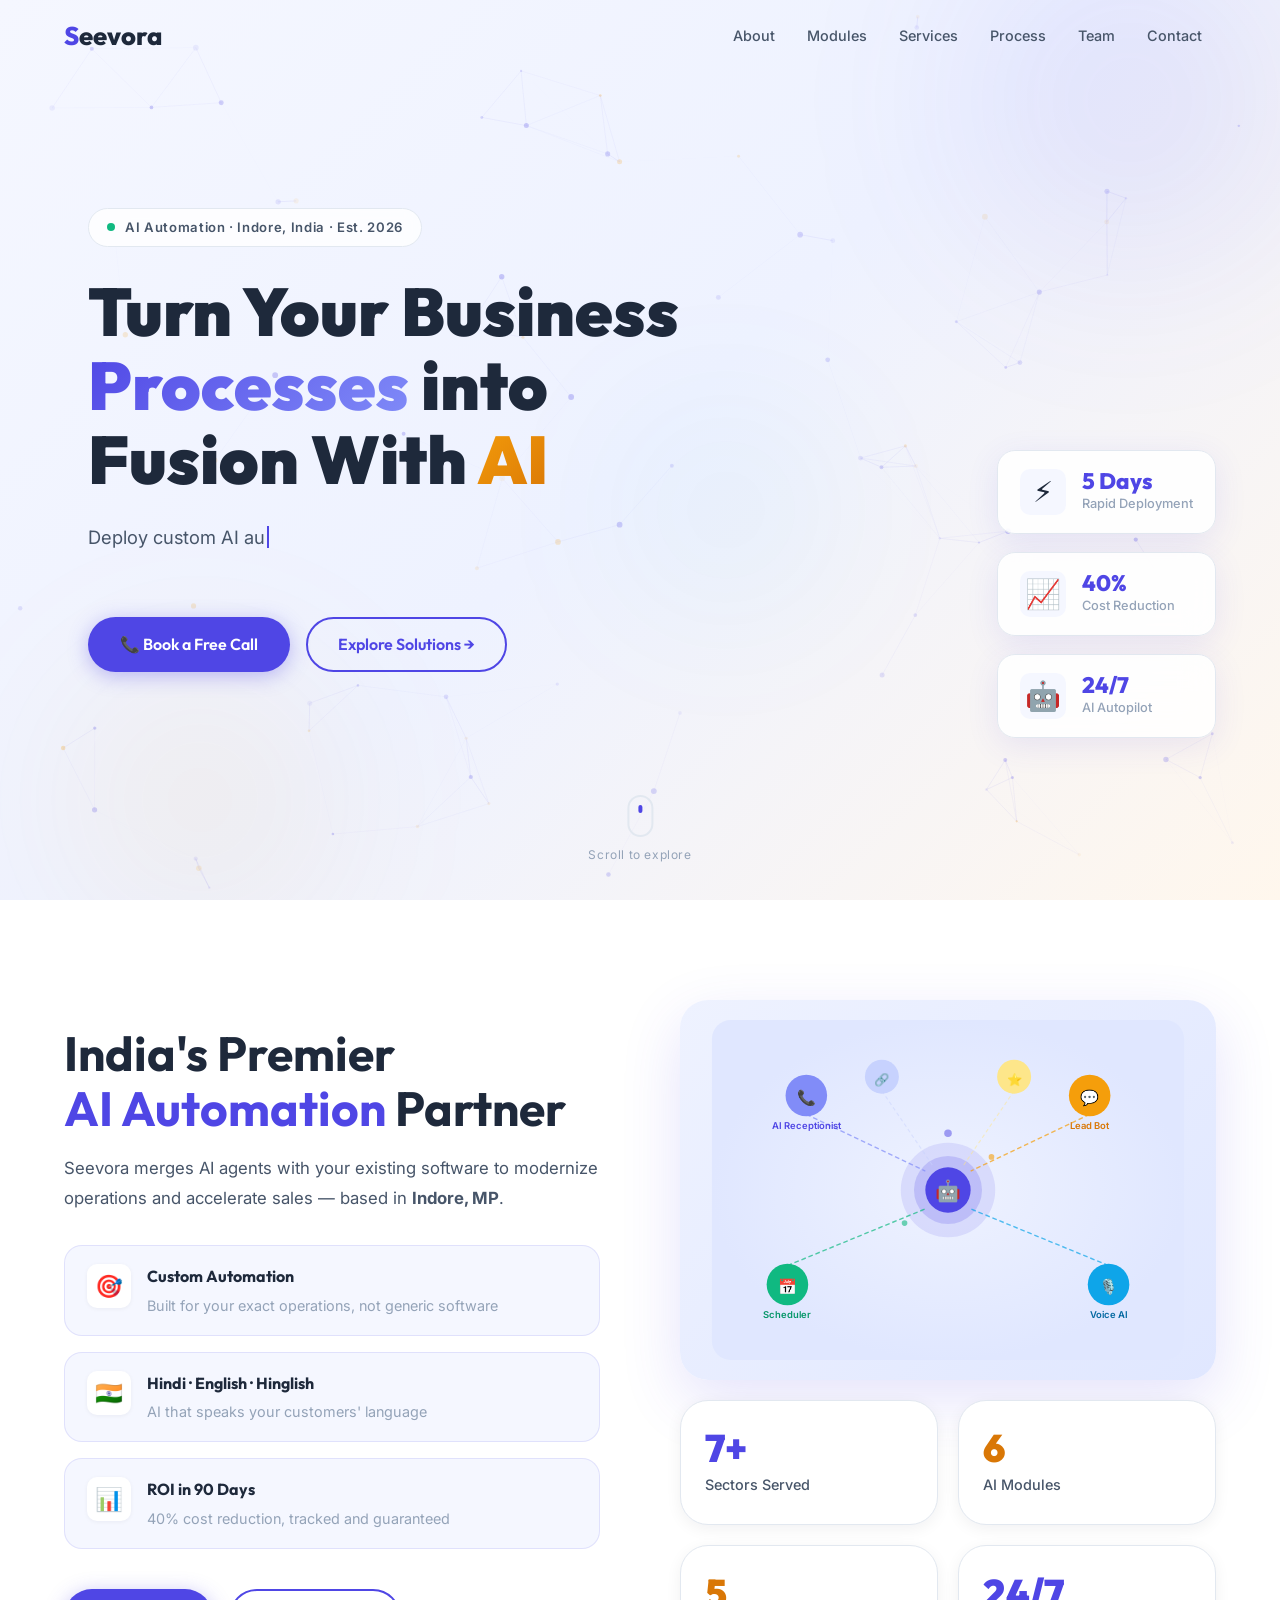
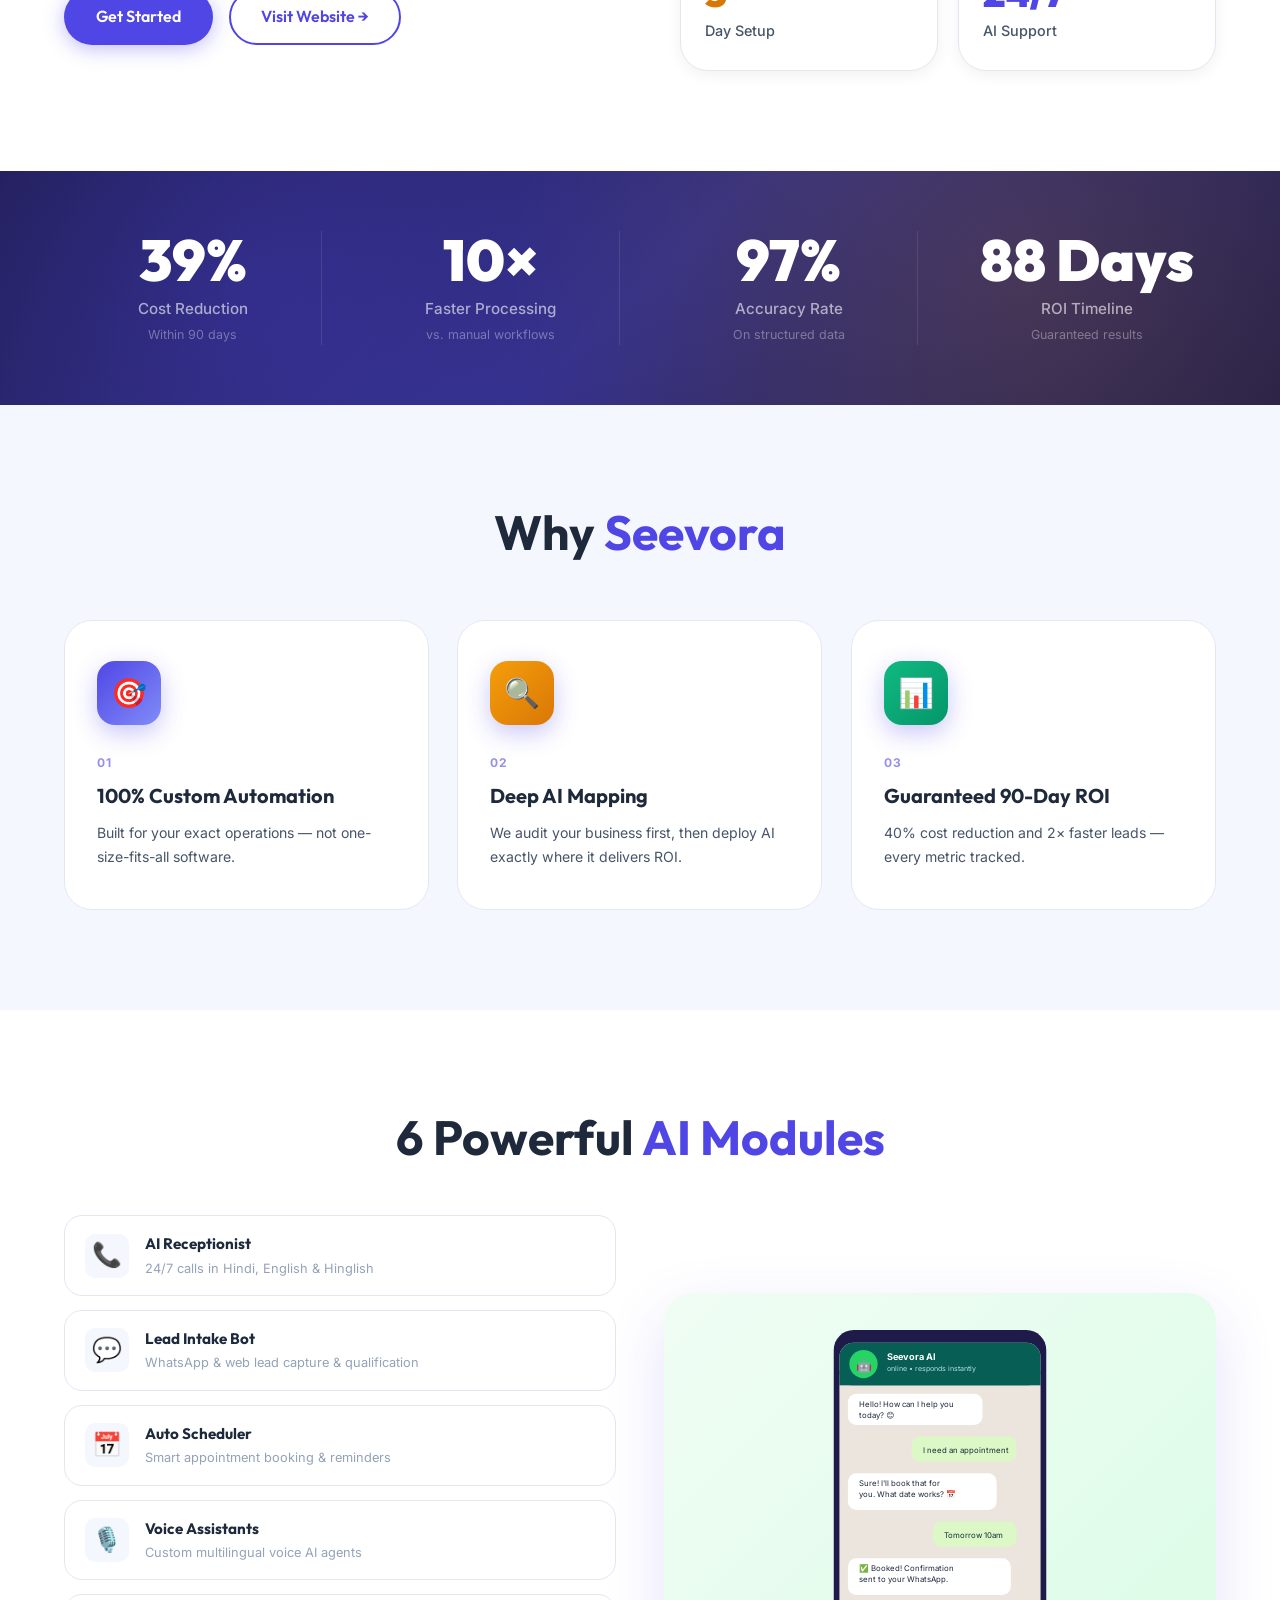
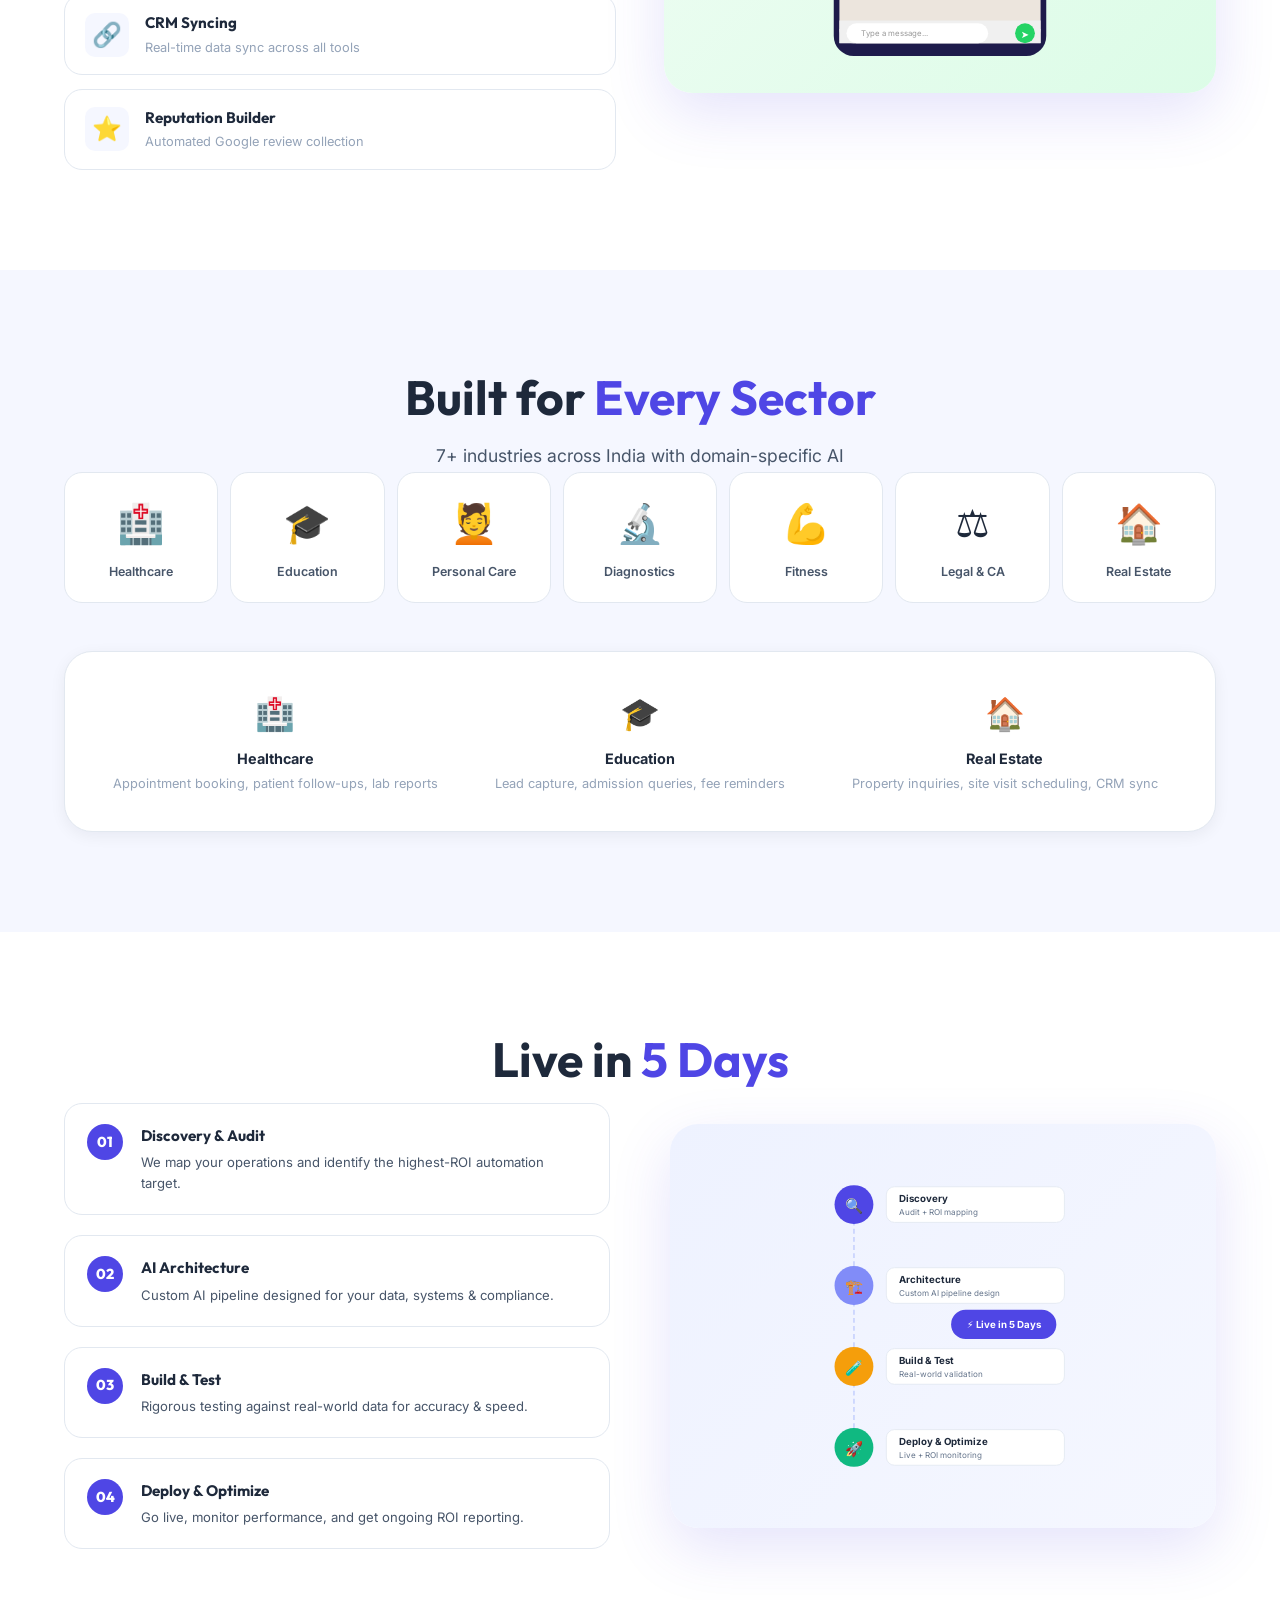
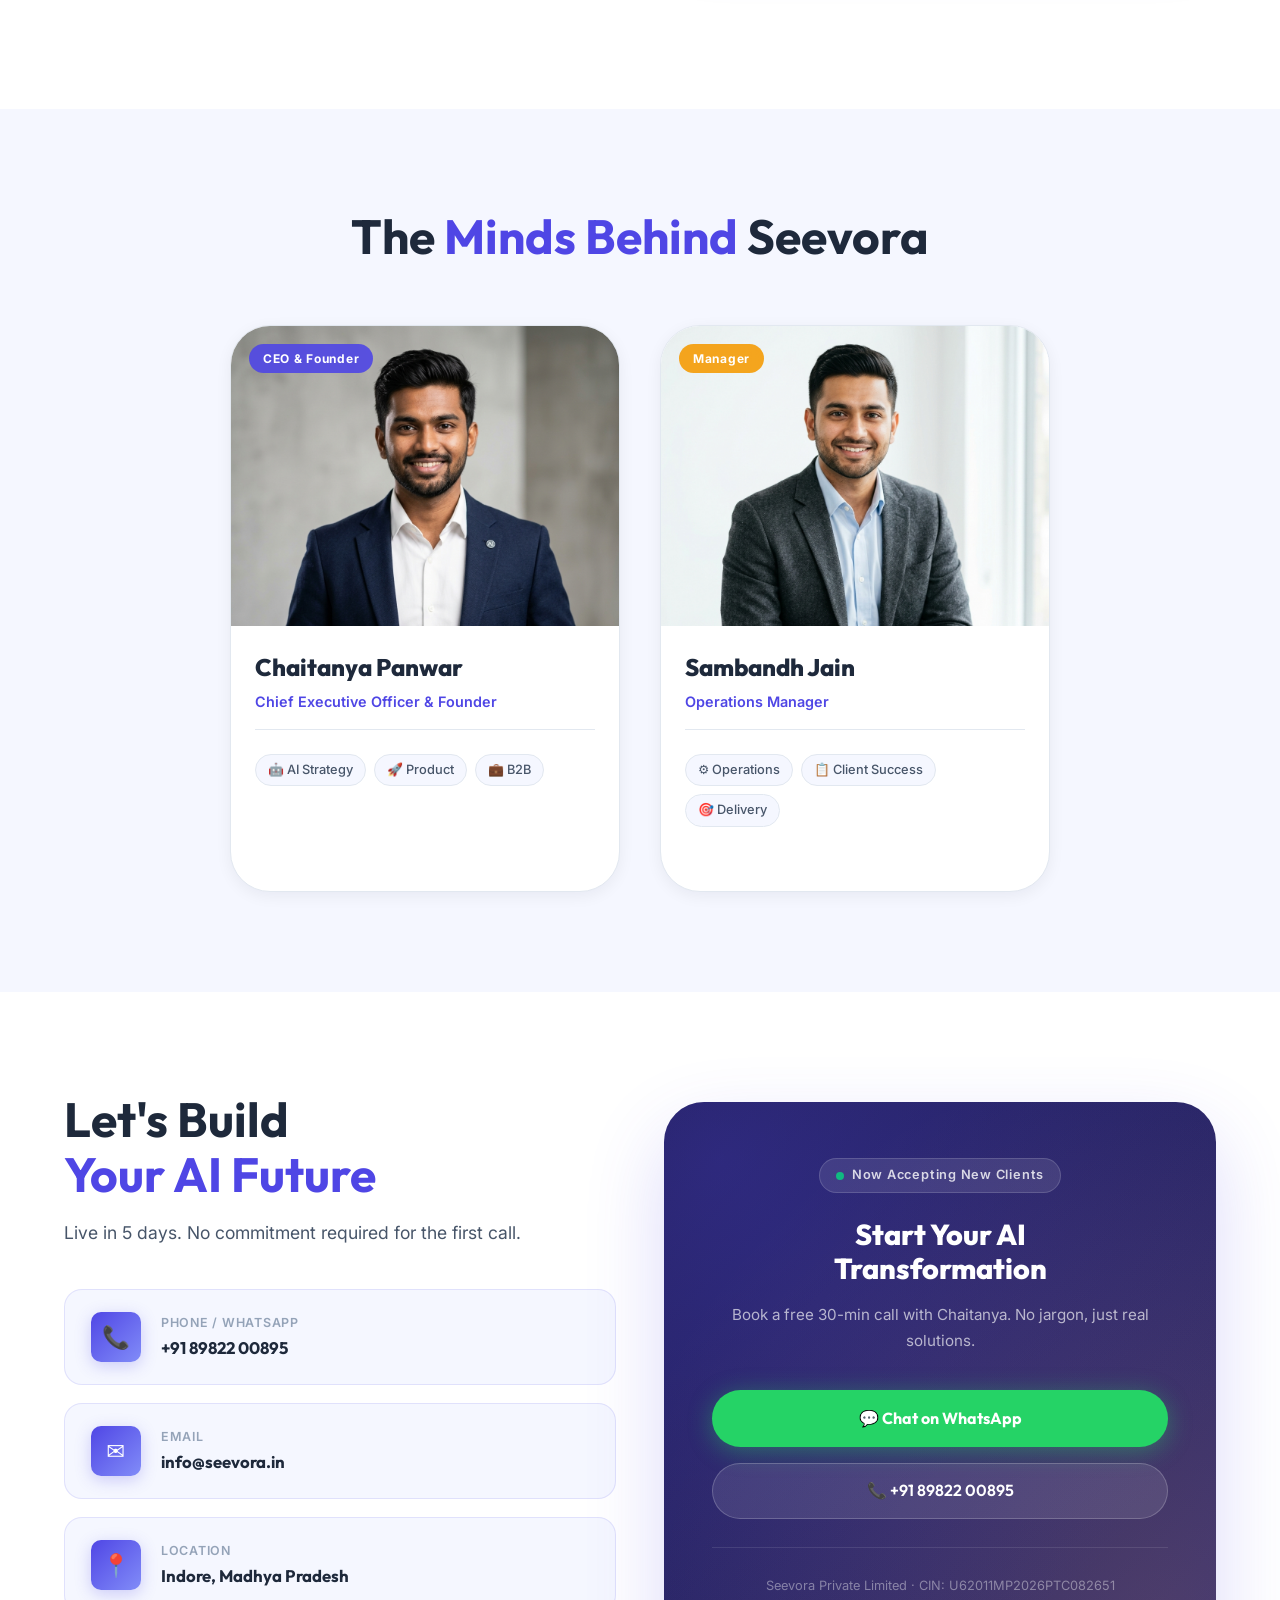
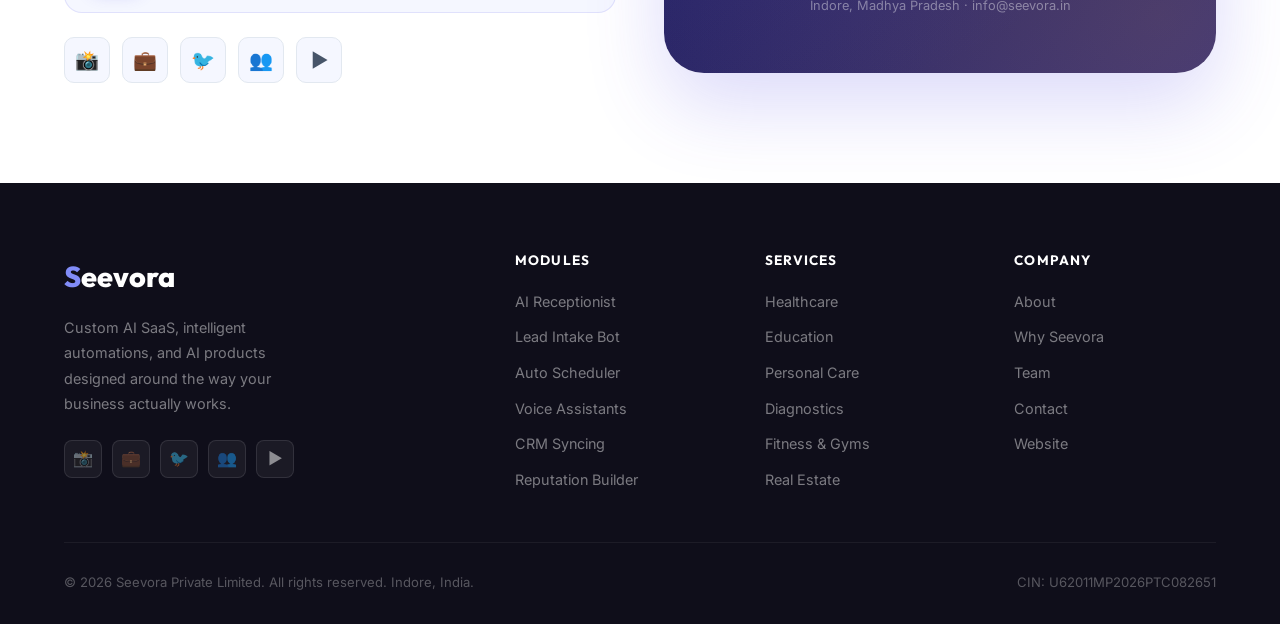
==== commit 092e1a86: "Remove all section-label badges from all sections" ====
--- a/index.html
+++ b/index.html
@@ -171,7 +171,7 @@
   <div class="container">
     <div class="about-grid">
       <div class="about-left reveal-left">
-        <div class="section-label">Who We Are</div>
+
         <h2 class="section-title">India's Premier<br><span>AI Automation</span> Partner</h2>
         <p class="about-description">Seevora merges AI agents with your existing software to modernize operations and accelerate sales — based in <strong>Indore, MP</strong>.</p>
         <div class="about-features stagger-children">
@@ -269,7 +269,7 @@
 <section id="why" class="section section-alt">
   <div class="container">
     <div class="text-center reveal">
-      <div class="section-label">Why Choose Us</div>
+
       <h2 class="section-title">Why <span>Seevora</span></h2>
     </div>
     <div class="why-grid stagger-children">
@@ -299,7 +299,7 @@
 <section id="modules" class="section">
   <div class="container">
     <div class="text-center reveal">
-      <div class="section-label">Our Solutions</div>
+
       <h2 class="section-title">6 Powerful <span>AI Modules</span></h2>
     </div>
     <div class="modules-wrap">
@@ -358,7 +358,7 @@
 <section id="industries" class="section section-alt">
   <div class="container">
     <div class="text-center reveal">
-      <div class="section-label">Industries Served</div>
+
       <h2 class="section-title">Built for <span>Every Sector</span></h2>
       <p class="section-desc">7+ industries across India with domain-specific AI</p>
     </div>
@@ -398,7 +398,7 @@
 <section id="process" class="section">
   <div class="container">
     <div class="text-center reveal">
-      <div class="section-label">Our Process</div>
+
       <h2 class="section-title">Live in <span>5 Days</span></h2>
     </div>
     <div class="process-visual-row">
@@ -465,7 +465,7 @@
 <section id="team" class="section team-section">
   <div class="container">
     <div class="text-center reveal">
-      <div class="section-label">Meet the Team</div>
+
       <h2 class="section-title">The <span>Minds Behind</span> Seevora</h2>
     </div>
     <div class="team-grid">
@@ -521,7 +521,7 @@
   <div class="container">
     <div class="contact-grid">
       <div class="contact-left reveal-left">
-        <div class="section-label">Get In Touch</div>
+
         <h2 class="section-title">Let's Build<br><span>Your AI Future</span></h2>
         <p class="section-desc">Live in 5 days. No commitment required for the first call.</p>
         <div class="contact-cards">
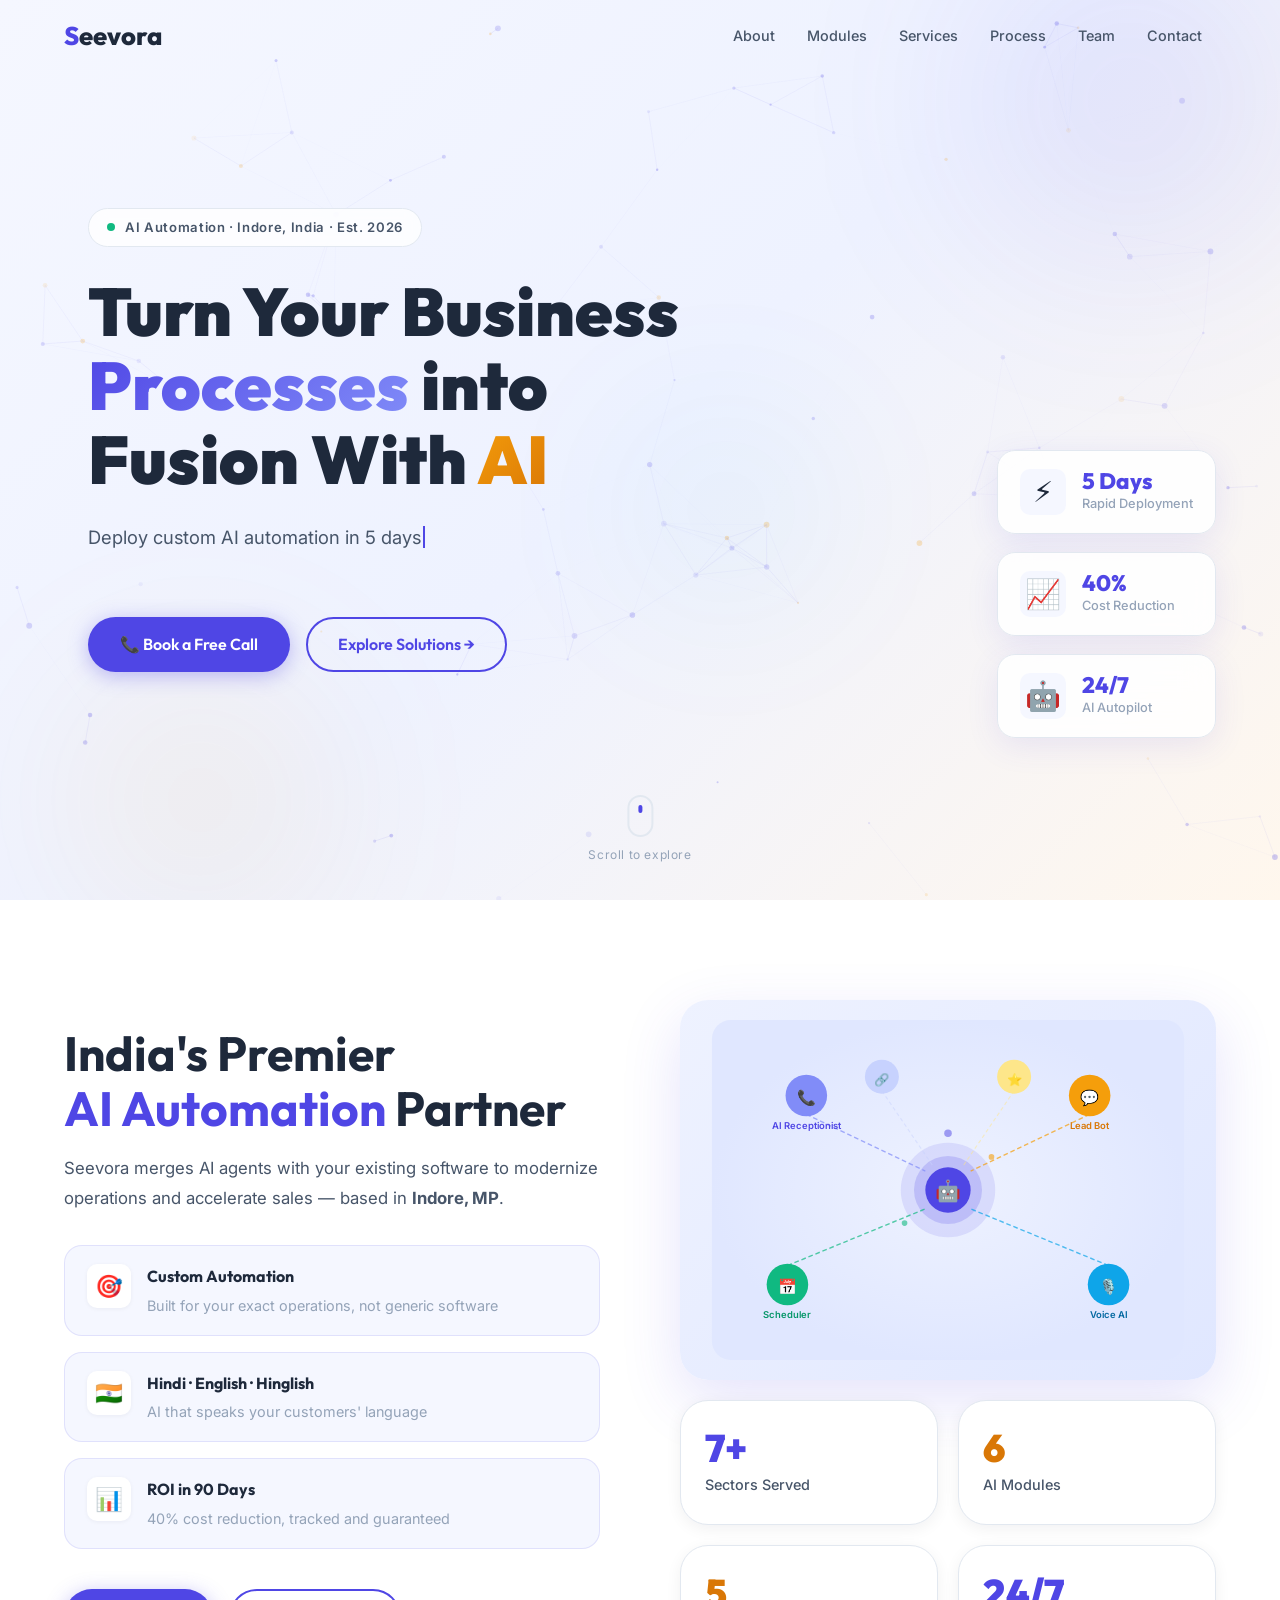
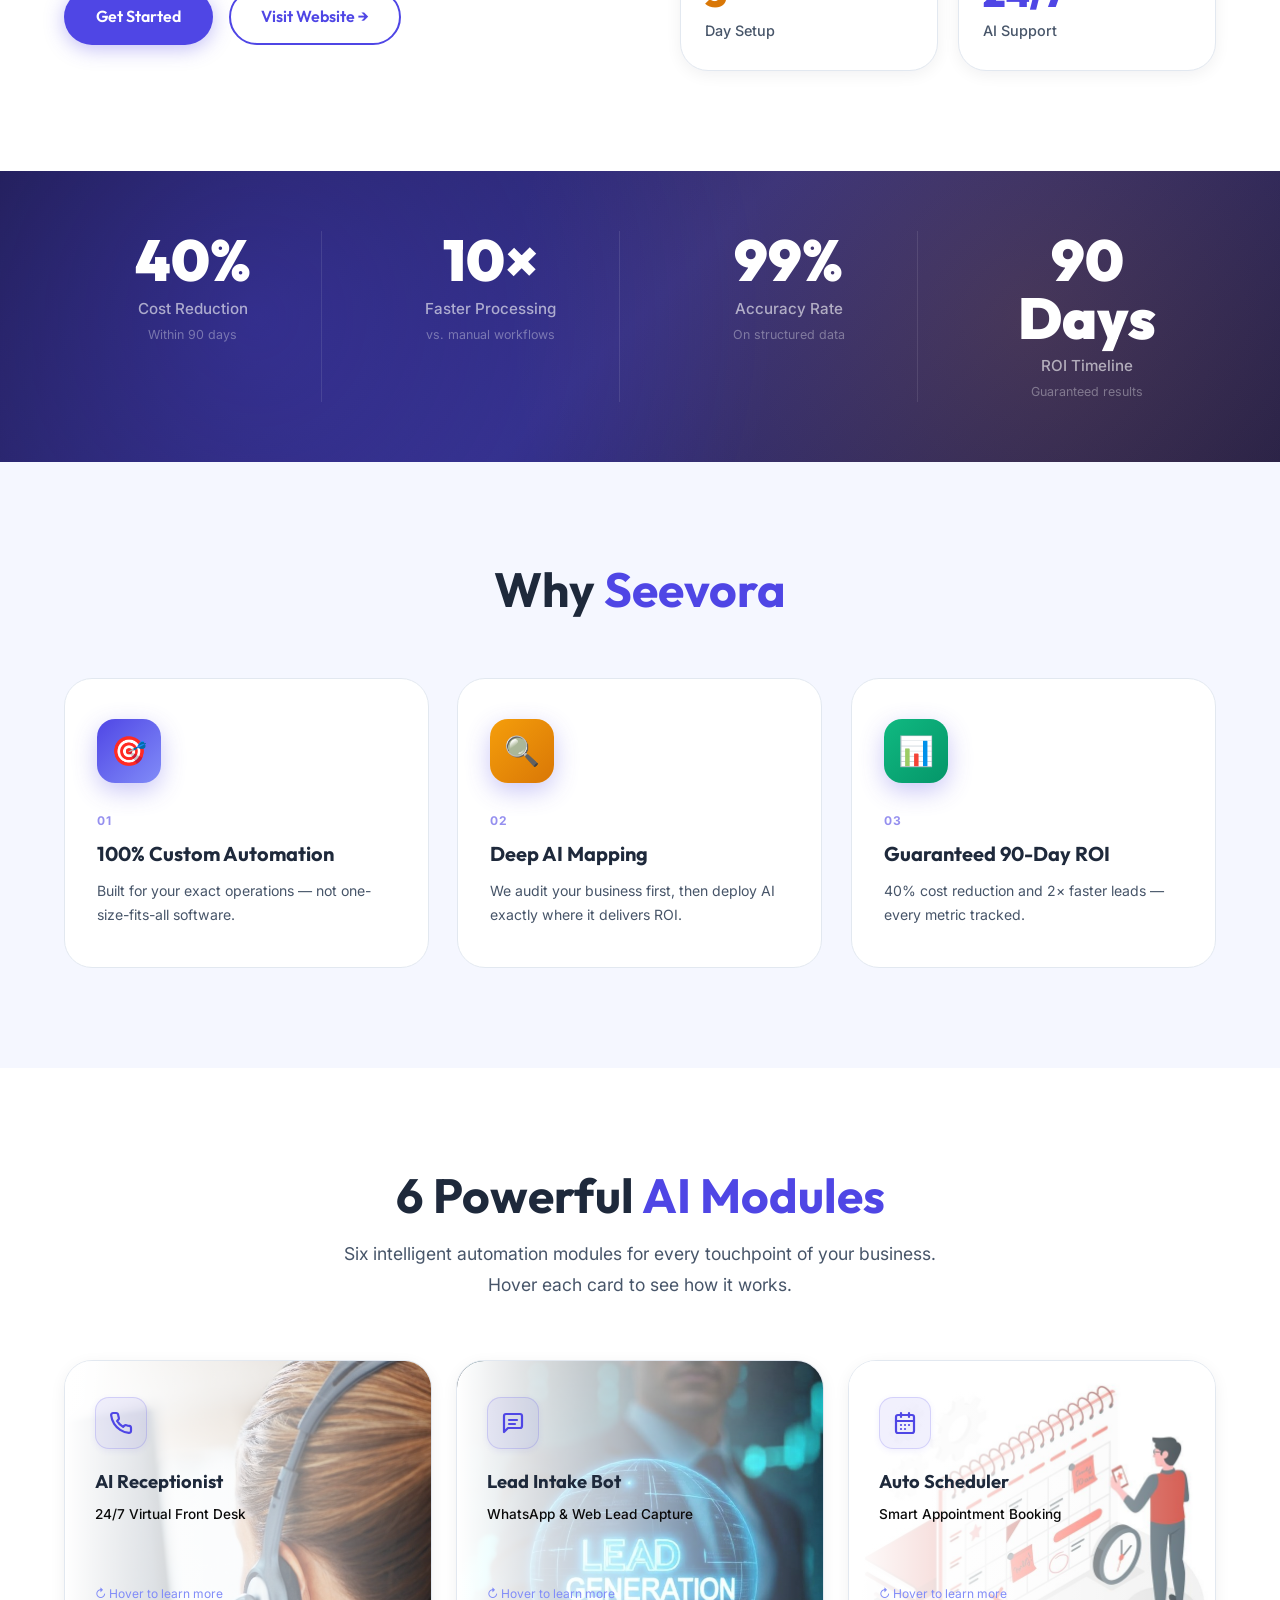
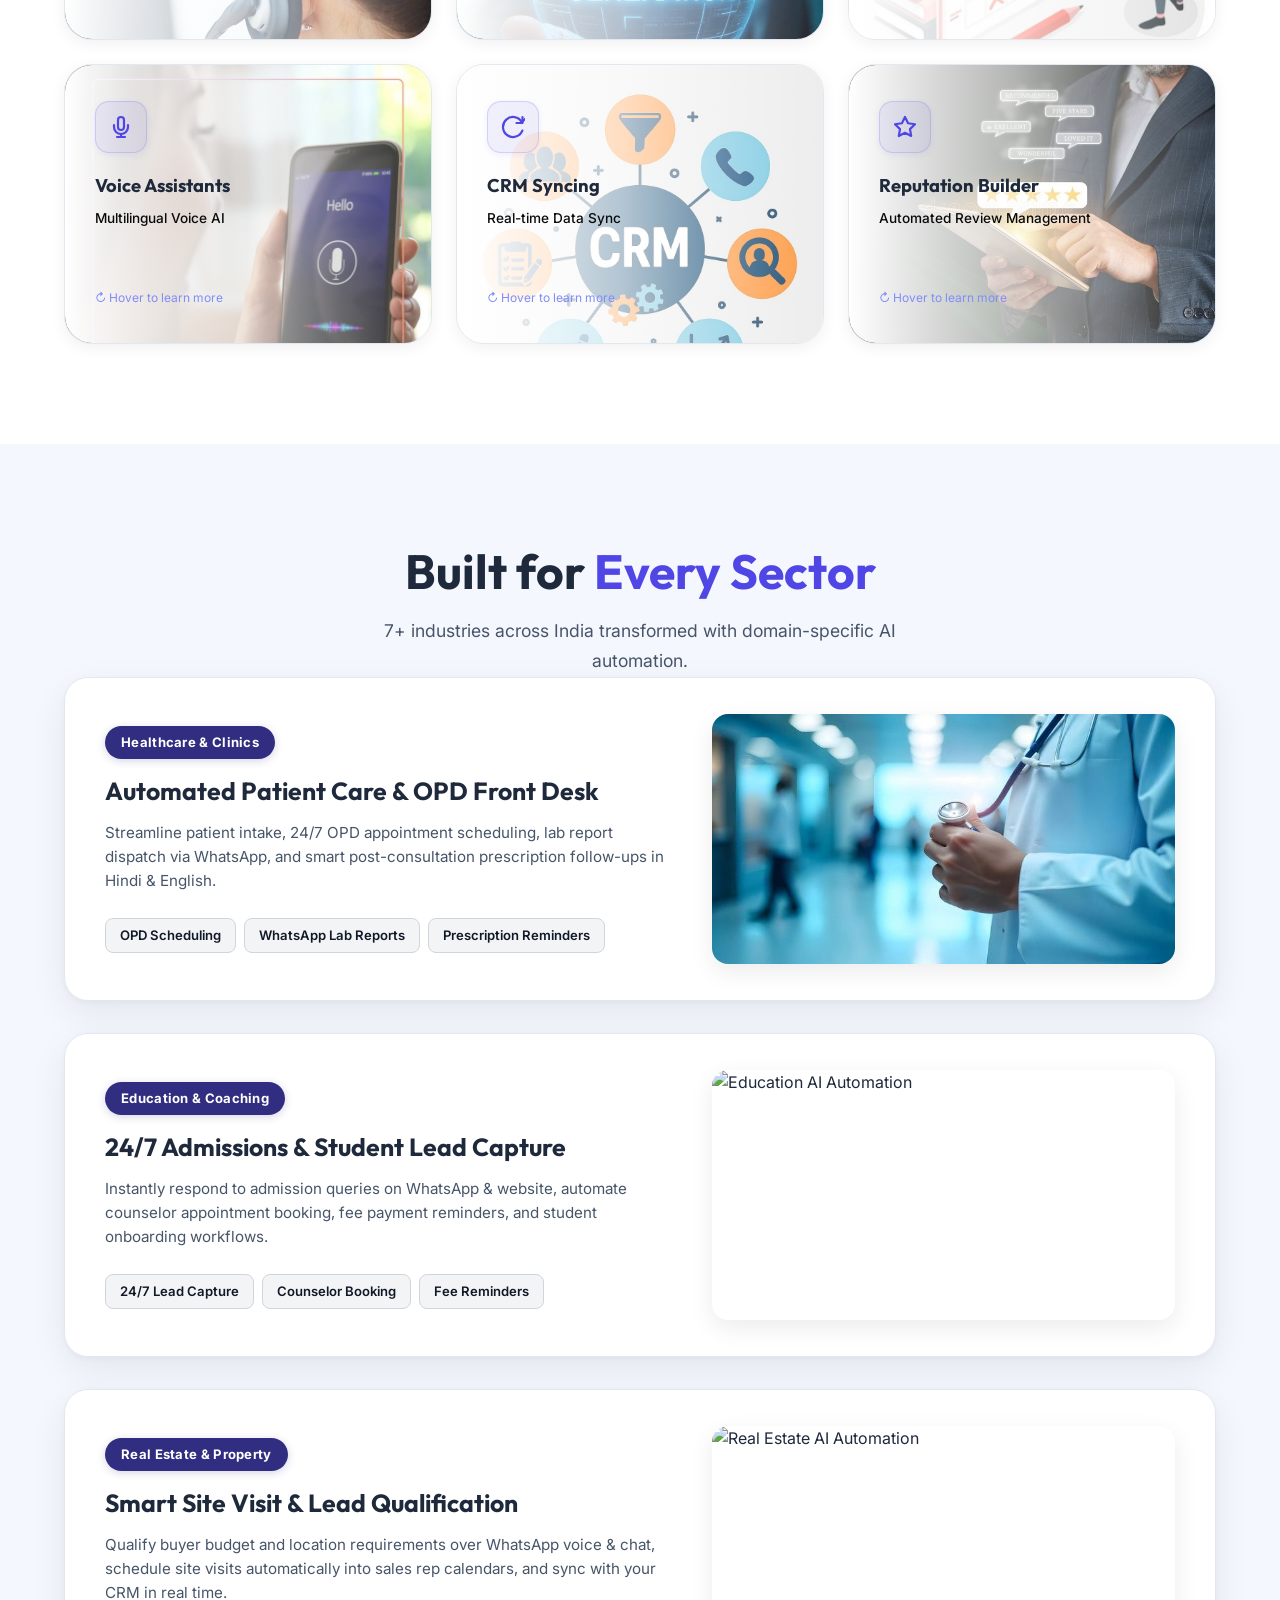
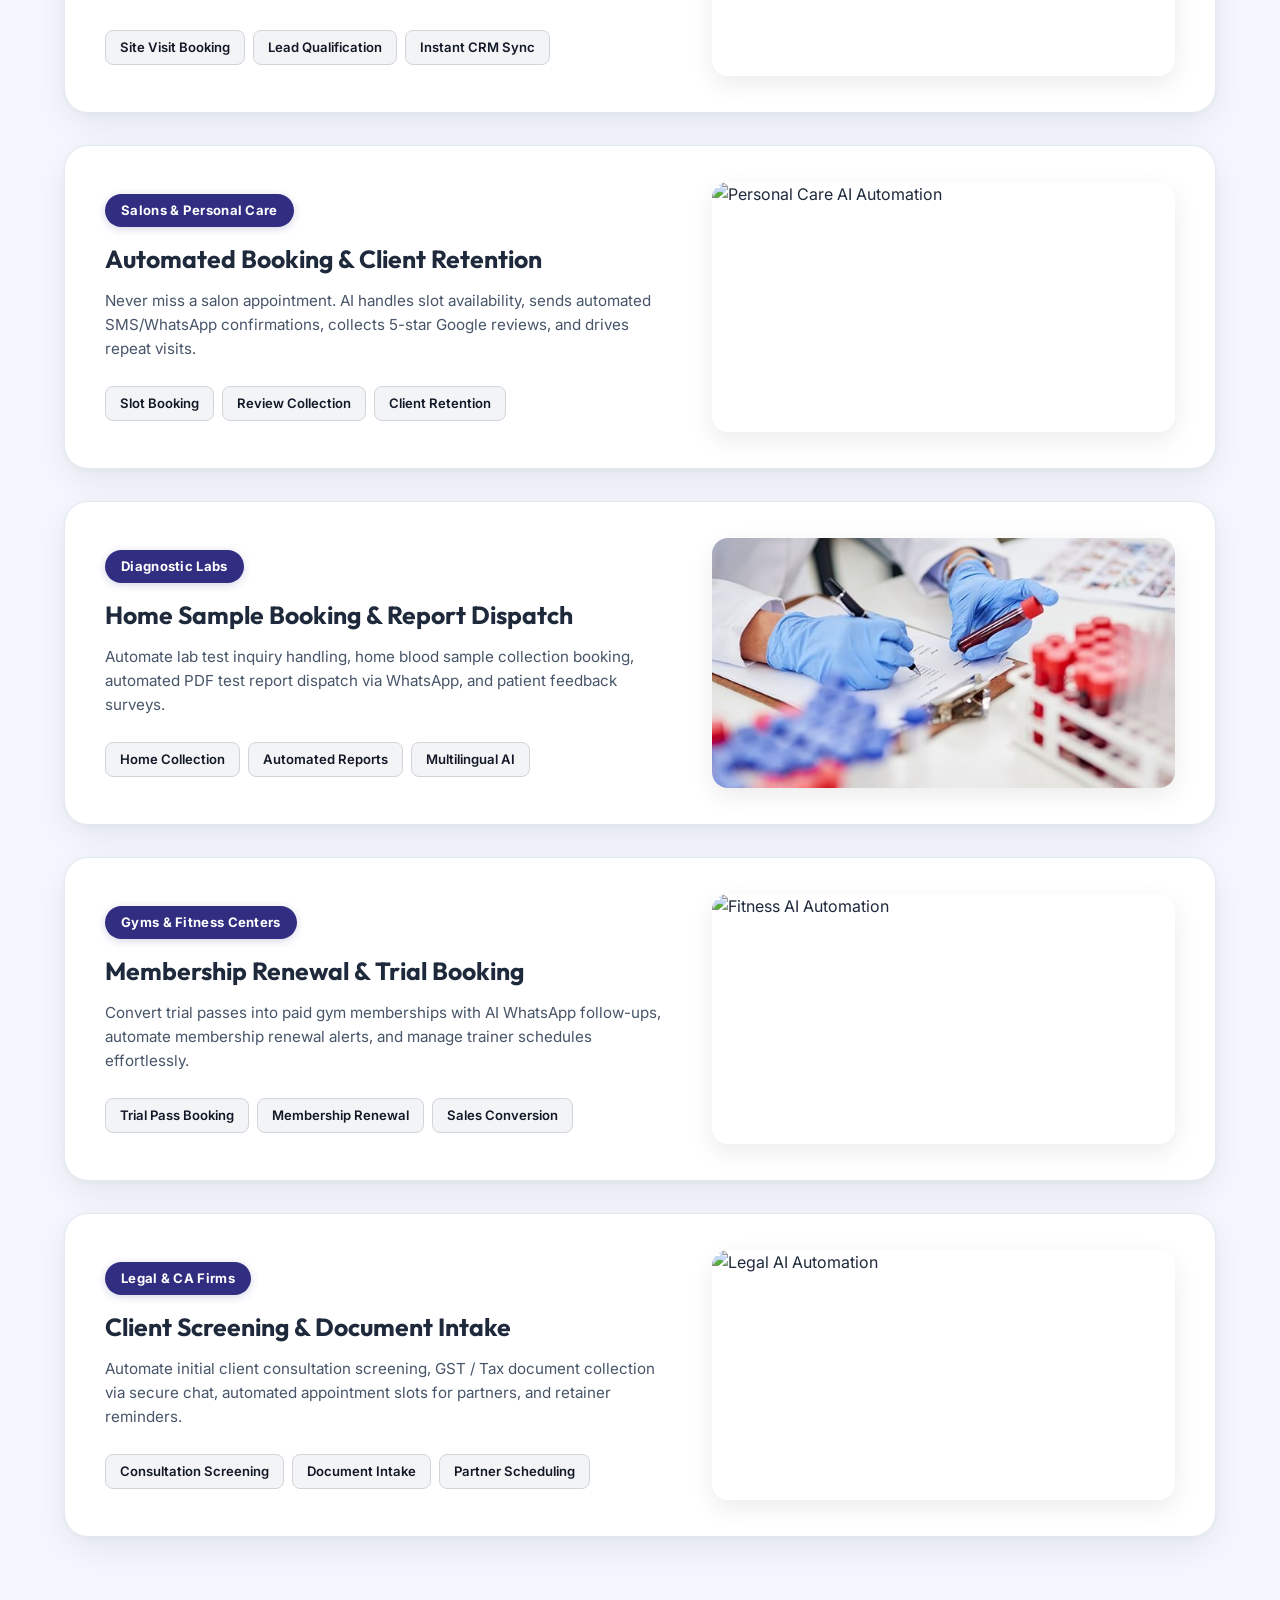
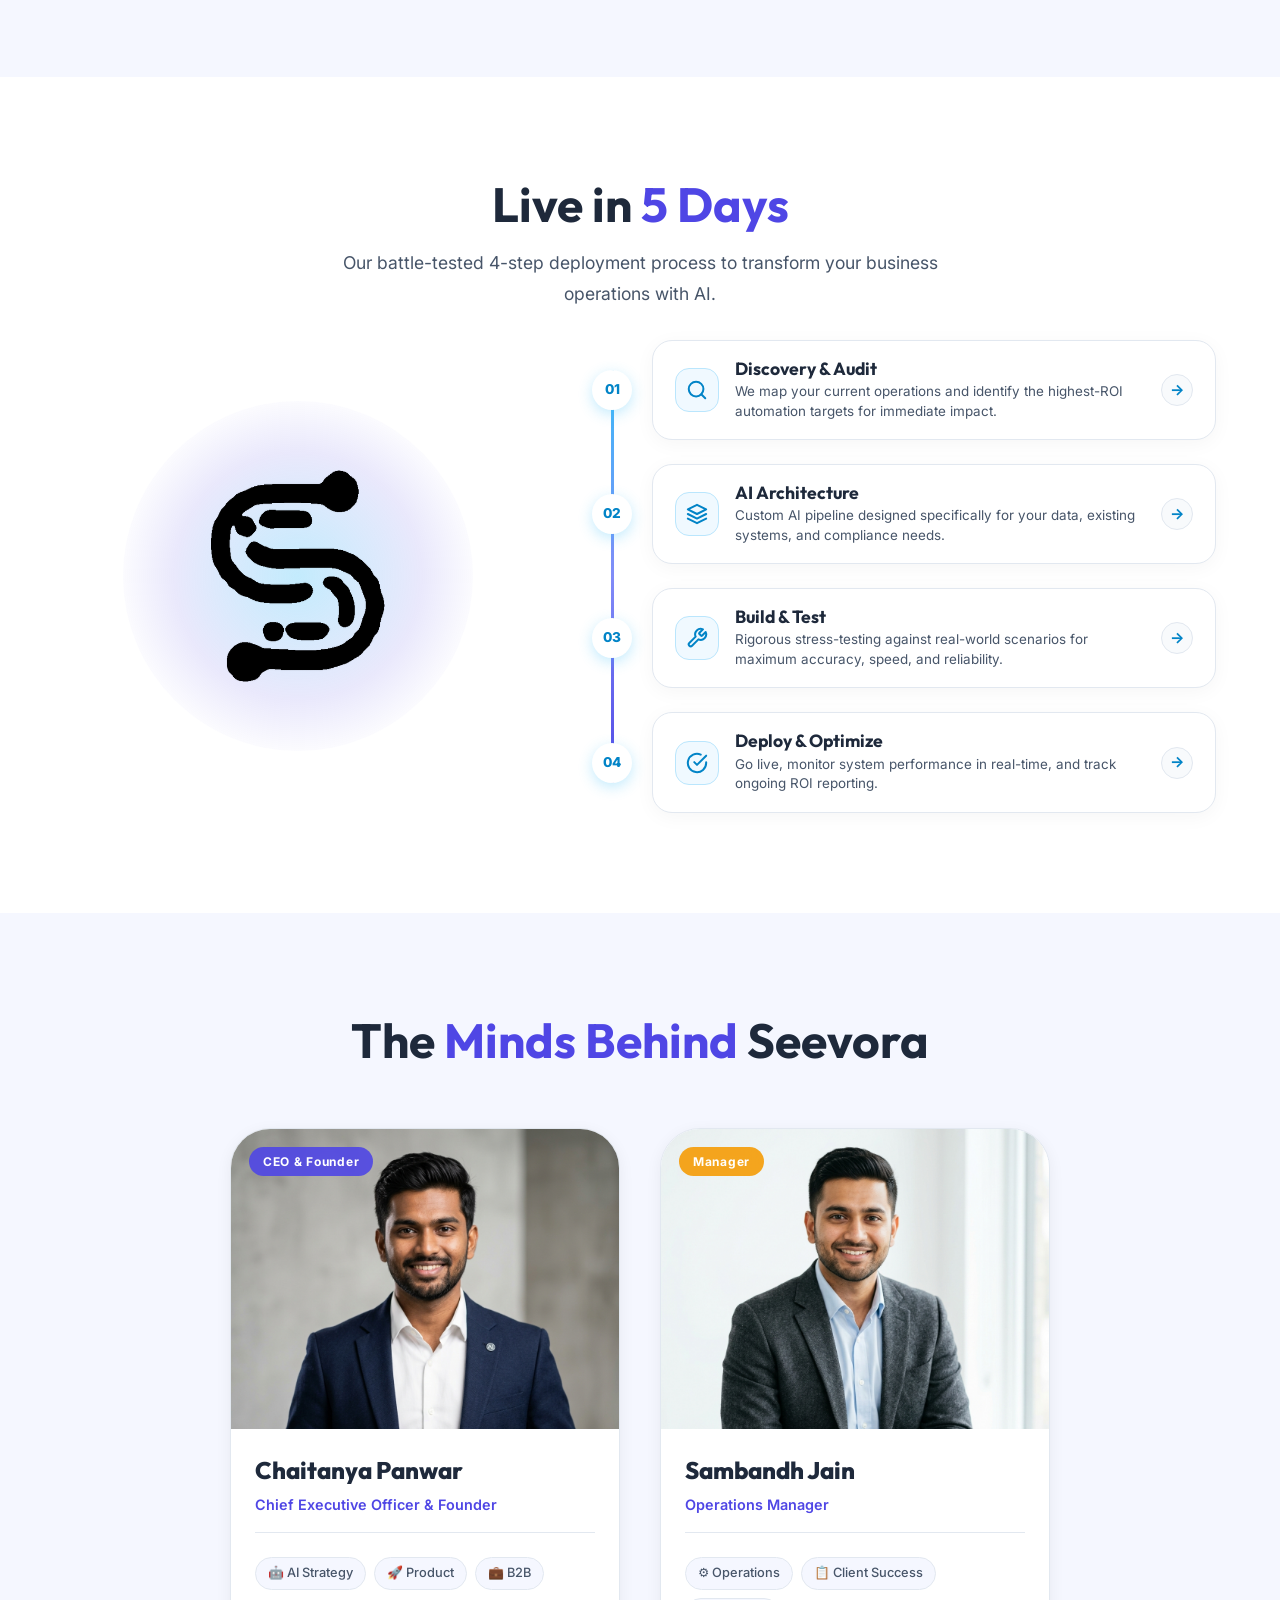
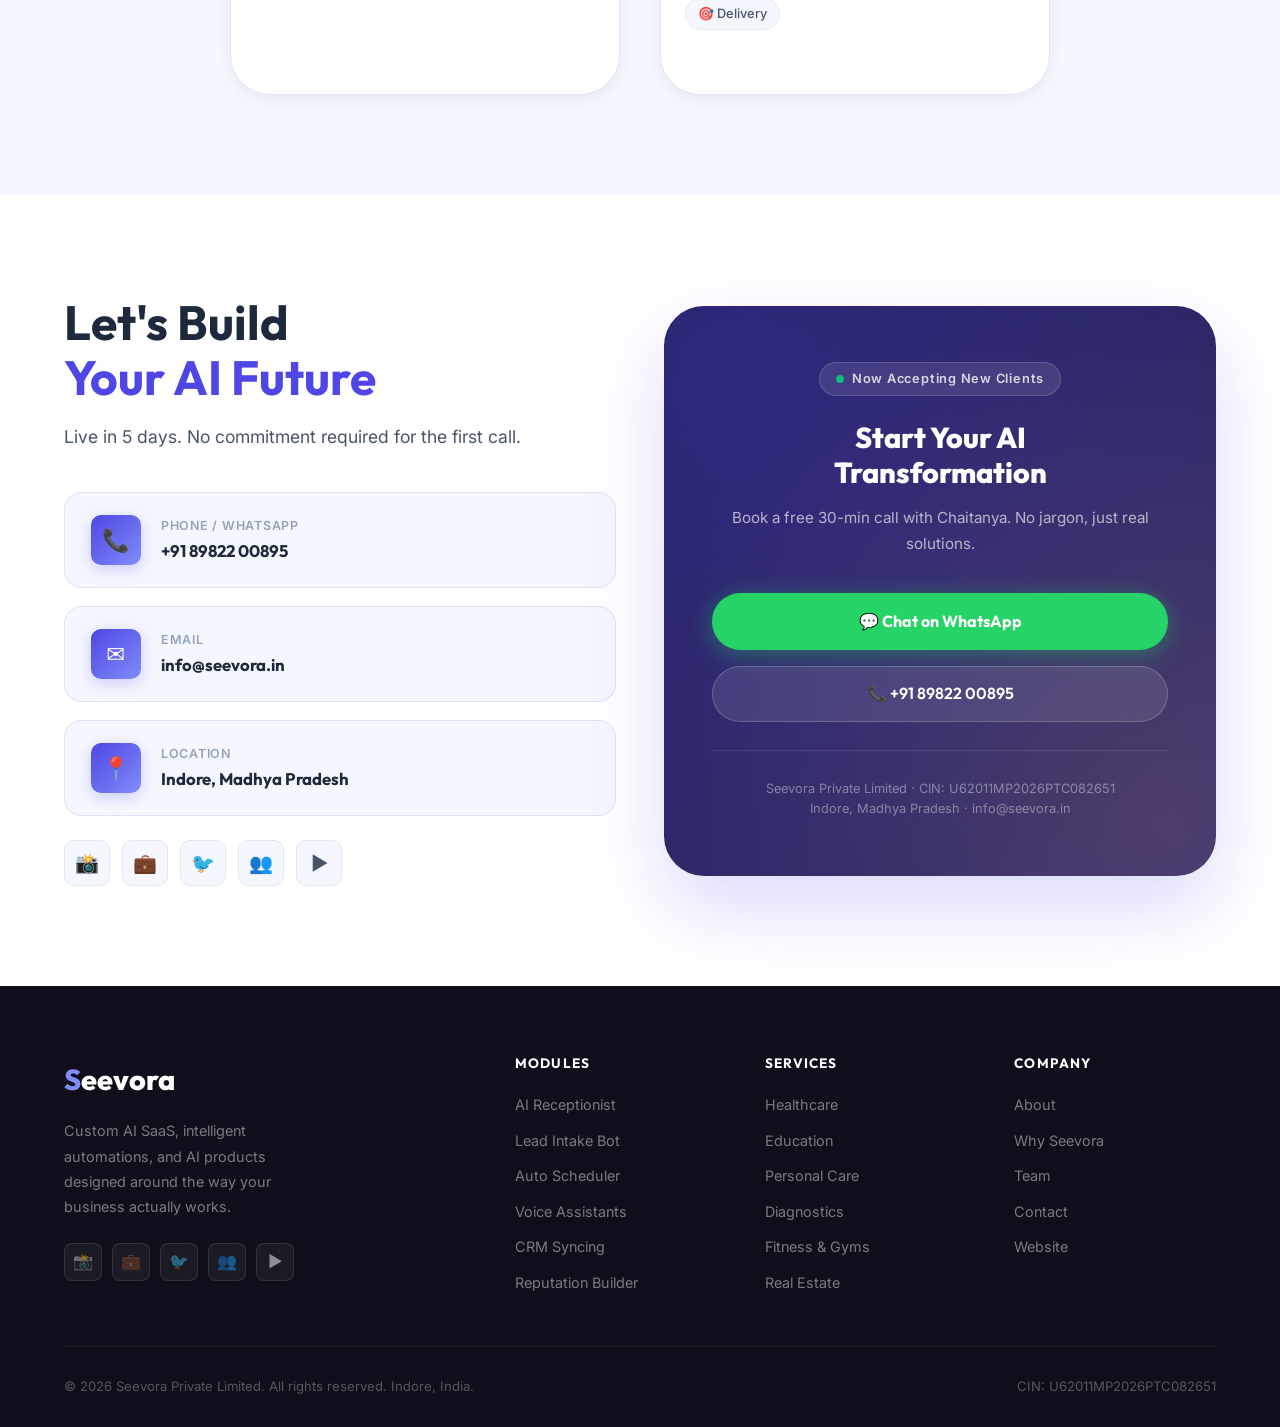
==== commit d6d644b1: "Enhance Process section redesign with 360 rotating logo, sticky stack cards, high-contrast badges, a" ====
--- a/index.html
+++ b/index.html
@@ -299,163 +299,446 @@
 <section id="modules" class="section">
   <div class="container">
     <div class="text-center reveal">
-
       <h2 class="section-title">6 Powerful <span>AI Modules</span></h2>
-    </div>
-    <div class="modules-wrap">
-      <!-- Left: Module list -->
-      <div class="modules-list stagger-children">
-        <div class="mod-item"><div class="mod-emoji">📞</div><div><div class="mod-name">AI Receptionist</div><div class="mod-sub">24/7 calls in Hindi, English & Hinglish</div></div></div>
-        <div class="mod-item"><div class="mod-emoji">💬</div><div><div class="mod-name">Lead Intake Bot</div><div class="mod-sub">WhatsApp & web lead capture & qualification</div></div></div>
-        <div class="mod-item"><div class="mod-emoji">📅</div><div><div class="mod-name">Auto Scheduler</div><div class="mod-sub">Smart appointment booking & reminders</div></div></div>
-        <div class="mod-item"><div class="mod-emoji">🎙️</div><div><div class="mod-name">Voice Assistants</div><div class="mod-sub">Custom multilingual voice AI agents</div></div></div>
-        <div class="mod-item"><div class="mod-emoji">🔗</div><div><div class="mod-name">CRM Syncing</div><div class="mod-sub">Real-time data sync across all tools</div></div></div>
-        <div class="mod-item"><div class="mod-emoji">⭐</div><div><div class="mod-name">Reputation Builder</div><div class="mod-sub">Automated Google review collection</div></div></div>
-      </div>
-      <!-- Right: WhatsApp/Chat interface SVG -->
-      <div class="reveal-right">
-        <div class="img-card" style="background:linear-gradient(135deg,#F0FDF4,#DCFCE7); padding:30px;">
-          <svg viewBox="0 0 360 480" fill="none" xmlns="http://www.w3.org/2000/svg">
-            <!-- Phone frame -->
-            <rect x="30" y="10" width="300" height="460" rx="28" fill="#1E1B4B"/>
-            <rect x="38" y="28" width="284" height="424" rx="20" fill="#ECE5DD"/>
-            <!-- WhatsApp header -->
-            <rect x="38" y="28" width="284" height="60" rx="20" fill="#075E54"/>
-            <rect x="38" y="68" width="284" height="20" fill="#075E54"/>
-            <circle cx="72" cy="58" r="20" fill="#25D366"/>
-            <text x="72" y="66" text-anchor="middle" fill="white" font-size="18">🤖</text>
-            <text x="105" y="52" fill="white" font-size="13" font-weight="700">Seevora AI</text>
-            <text x="105" y="68" fill="#B2DFDB" font-size="10">online • responds instantly</text>
-            <!-- Chat bubbles -->
-            <rect x="50" y="100" width="190" height="44" rx="12" fill="#fff"/>
-            <text x="66" y="118" fill="#1E293B" font-size="11">Hello! How can I help you</text>
-            <text x="66" y="134" fill="#1E293B" font-size="11">today? 😊</text>
-            <rect x="140" y="160" width="148" height="36" rx="12" fill="#DCF8C6"/>
-            <text x="156" y="183" fill="#1E293B" font-size="11">I need an appointment</text>
-            <rect x="50" y="212" width="210" height="52" rx="12" fill="#fff"/>
-            <text x="66" y="230" fill="#1E293B" font-size="11">Sure! I'll book that for</text>
-            <text x="66" y="246" fill="#1E293B" font-size="11">you. What date works? 📅</text>
-            <rect x="170" y="280" width="118" height="36" rx="12" fill="#DCF8C6"/>
-            <text x="186" y="303" fill="#1E293B" font-size="11">Tomorrow 10am</text>
-            <rect x="50" y="332" width="230" height="52" rx="12" fill="#fff"/>
-            <text x="66" y="350" fill="#1E293B" font-size="11">✅ Booked! Confirmation</text>
-            <text x="66" y="366" fill="#1E293B" font-size="11">sent to your WhatsApp.</text>
-            <!-- Input bar -->
-            <rect x="38" y="420" width="284" height="32" fill="#F0F0F0"/>
-            <rect x="38" y="432" width="284" height="20" fill="#F0F0F0"/>
-            <rect x="48" y="424" width="200" height="28" rx="14" fill="white"/>
-            <text x="68" y="442" fill="#999" font-size="11">Type a message...</text>
-            <circle cx="300" cy="438" r="14" fill="#25D366"/>
-            <text x="300" y="445" text-anchor="middle" fill="white" font-size="14">➤</text>
-          </svg>
-        </div>
-      </div>
+      <p class="section-desc">Six intelligent automation modules for every touchpoint of your business. Hover each card to see how it works.</p>
+    </div>
+    <div class="modules-grid cascade-children">
+
+      <!-- ── Card 1: AI Receptionist ── -->
+      <div class="flip-card"><div class="flip-card-inner">
+        <div class="flip-front">
+          <div class="card-bg-img"><img src="./images/ai_receptionist.jpg" alt="AI Receptionist background" style="object-fit: cover; object-position: right top;"></div>
+          <div class="fm-icon"><svg width="24" height="24" viewBox="0 0 24 24" fill="none" stroke="#4F46E5" stroke-width="2.2" stroke-linecap="round" stroke-linejoin="round"><path d="M22 16.92v3a2 2 0 0 1-2.18 2 19.79 19.79 0 0 1-8.63-3.07 19.5 19.5 0 0 1-6-6 19.79 19.79 0 0 1-3.07-8.67A2 2 0 0 1 4.11 2h3a2 2 0 0 1 2 1.72 12.84 12.84 0 0 0 .7 2.81 2 2 0 0 1-.45 2.11L8.09 9.91a16 16 0 0 0 6 6l1.27-1.27a2 2 0 0 1 2.11-.45 12.84 12.84 0 0 0 2.81.7A2 2 0 0 1 22 16.92z"/></svg></div>
+          <div class="fm-title">AI Receptionist</div>
+          <div class="fm-subtitle">24/7 Virtual Front Desk</div>
+          <div class="fm-flip-hint">↻ Hover to learn more</div>
+        </div>
+        <div class="flip-back">
+          <div class="card-bg-img"><!-- Front: headset + sound waves -->
+            <svg viewBox="0 0 200 200" fill="none" xmlns="http://www.w3.org/2000/svg">
+              <circle cx="100" cy="88" r="60" fill="#4F46E5" opacity="0.12"/>
+              <path d="M52 96 Q52 44 100 44 Q148 44 148 96" stroke="#4F46E5" stroke-width="8" fill="none" stroke-linecap="round"/>
+              <rect x="38" y="93" width="20" height="34" rx="10" fill="#4F46E5"/>
+              <rect x="142" y="93" width="20" height="34" rx="10" fill="#4F46E5"/>
+              <path d="M158 98 Q170 110 158 122" stroke="#F59E0B" stroke-width="4" fill="none" stroke-linecap="round"/>
+              <path d="M166 89 Q183 110 166 131" stroke="#F59E0B" stroke-width="3" fill="none" stroke-linecap="round"/>
+              <line x1="100" y1="127" x2="100" y2="155" stroke="#4F46E5" stroke-width="4" stroke-linecap="round"/>
+              <line x1="78" y1="155" x2="122" y2="155" stroke="#4F46E5" stroke-width="4" stroke-linecap="round"/>
+              <circle cx="78" cy="72" r="4" fill="#818CF8"/><circle cx="100" cy="64" r="4" fill="#818CF8"/><circle cx="122" cy="72" r="4" fill="#818CF8"/>
+            </svg>
+          </div>
+          <div class="fb-icon"><svg width="24" height="24" viewBox="0 0 24 24" fill="none" stroke="#4F46E5" stroke-width="2.2" stroke-linecap="round" stroke-linejoin="round"><path d="M22 16.92v3a2 2 0 0 1-2.18 2 19.79 19.79 0 0 1-8.63-3.07 19.5 19.5 0 0 1-6-6 19.79 19.79 0 0 1-3.07-8.67A2 2 0 0 1 4.11 2h3a2 2 0 0 1 2 1.72 12.84 12.84 0 0 0 .7 2.81 2 2 0 0 1-.45 2.11L8.09 9.91a16 16 0 0 0 6 6l1.27-1.27a2 2 0 0 1 2.11-.45 12.84 12.84 0 0 0 2.81.7A2 2 0 0 1 22 16.92z"/></svg></div>
+          <div class="fb-title">AI Receptionist</div>
+          <div class="fb-desc">A 24/7 virtual receptionist that handles calls, answers queries, and books appointments in English, Hindi &amp; Hinglish — never misses a customer.</div>
+          <div class="fb-cta">✦ Book a Demo →</div>
+        </div>
+      </div></div>
+
+      <!-- ── Card 2: Lead Intake Bot ── -->
+      <div class="flip-card"><div class="flip-card-inner">
+        <div class="flip-front">
+          <div class="card-bg-img"><img src="./images/lead_intake.jpg" alt="Lead Intake Bot background"></div>
+          <div class="fm-icon"><svg width="24" height="24" viewBox="0 0 24 24" fill="none" stroke="#4F46E5" stroke-width="2.2" stroke-linecap="round" stroke-linejoin="round"><path d="M21 15a2 2 0 0 1-2 2H7l-4 4V5a2 2 0 0 1 2-2h14a2 2 0 0 1 2 2z"/><line x1="8" y1="9" x2="16" y2="9"/><line x1="8" y1="13" x2="14" y2="13"/></svg></div>
+          <div class="fm-title">Lead Intake Bot</div>
+          <div class="fm-subtitle">WhatsApp &amp; Web Lead Capture</div>
+          <div class="fm-flip-hint">↻ Hover to learn more</div>
+        </div>
+        <div class="flip-back">
+          <div class="card-bg-img"><!-- Front: chat bubbles flowing into funnel -->
+            <svg viewBox="0 0 200 200" fill="none" xmlns="http://www.w3.org/2000/svg">
+              <rect x="20" y="20" width="90" height="42" rx="12" fill="#25D366" opacity="0.35"/>
+              <rect x="28" y="32" width="60" height="7" rx="3.5" fill="#25D366"/>
+              <rect x="28" y="43" width="44" height="7" rx="3.5" fill="#25D366"/>
+              <polygon points="30,62 48,62 39,76" fill="#25D366" opacity="0.35"/>
+              <rect x="90" y="55" width="90" height="38" rx="12" fill="#4F46E5" opacity="0.2"/>
+              <rect x="98" y="66" width="68" height="7" rx="3.5" fill="#4F46E5" opacity="0.4"/>
+              <rect x="98" y="77" width="50" height="7" rx="3.5" fill="#4F46E5" opacity="0.3"/>
+              <polygon points="162,93 180,93 171,107" fill="#4F46E5" opacity="0.2"/>
+              <path d="M60 115 L140 115 L125 148 L75 148 Z" fill="#4F46E5" opacity="0.3"/>
+              <path d="M80 148 L88 148 L88 175 L112 175 L112 148 L120 148" fill="#4F46E5" opacity="0.3"/>
+              <circle cx="100" cy="185" r="8" fill="#F59E0B" opacity="0.5"/>
+              <path d="M97 185 L100 188 L106 180" stroke="white" stroke-width="2.5" stroke-linecap="round" stroke-linejoin="round"/>
+            </svg>
+          </div>
+          <div class="fb-icon"><svg width="24" height="24" viewBox="0 0 24 24" fill="none" stroke="#4F46E5" stroke-width="2.2" stroke-linecap="round" stroke-linejoin="round"><path d="M21 15a2 2 0 0 1-2 2H7l-4 4V5a2 2 0 0 1 2-2h14a2 2 0 0 1 2 2z"/><line x1="8" y1="9" x2="16" y2="9"/><line x1="8" y1="13" x2="14" y2="13"/></svg></div>
+          <div class="fb-title">Lead Intake Bot</div>
+          <div class="fb-desc">Automatically captures, qualifies, and routes leads from WhatsApp, your website, and social channels — ensuring no prospect slips through.</div>
+          <div class="fb-cta">✦ Book a Demo →</div>
+        </div>
+      </div></div>
+
+      <!-- ── Card 3: Auto Scheduler ── -->
+      <div class="flip-card"><div class="flip-card-inner">
+        <div class="flip-front">
+          <div class="card-bg-img"><img src="./images/auto_scheduler.jpg" alt="Auto Scheduler background"></div>
+          <div class="fm-icon"><svg width="24" height="24" viewBox="0 0 24 24" fill="none" stroke="#4F46E5" stroke-width="2.2" stroke-linecap="round" stroke-linejoin="round"><rect x="3" y="4" width="18" height="18" rx="2" ry="2"/><line x1="16" y1="2" x2="16" y2="6"/><line x1="8" y1="2" x2="8" y2="6"/><line x1="3" y1="10" x2="21" y2="10"/><path d="M8 14h.01"/><path d="M12 14h.01"/><path d="M16 14h.01"/><path d="M8 18h.01"/><path d="M12 18h.01"/></svg></div>
+          <div class="fm-title">Auto Scheduler</div>
+          <div class="fm-subtitle">Smart Appointment Booking</div>
+          <div class="fm-flip-hint">↻ Hover to learn more</div>
+        </div>
+        <div class="flip-back">
+          <div class="card-bg-img"><!-- Front: calendar with booked slot -->
+            <svg viewBox="0 0 200 200" fill="none" xmlns="http://www.w3.org/2000/svg">
+              <rect x="18" y="40" width="164" height="148" rx="14" fill="#4F46E5" opacity="0.1"/>
+              <rect x="18" y="40" width="164" height="42" rx="14" fill="#4F46E5" opacity="0.25"/>
+              <rect x="18" y="68" width="164" height="14" fill="#4F46E5" opacity="0.25"/>
+              <circle cx="62" cy="32" r="7" fill="#4F46E5"/><line x1="62" y1="24" x2="62" y2="40" stroke="#4F46E5" stroke-width="3.5"/>
+              <circle cx="138" cy="32" r="7" fill="#4F46E5"/><line x1="138" y1="24" x2="138" y2="40" stroke="#4F46E5" stroke-width="3.5"/>
+              <text x="100" y="63" text-anchor="middle" fill="white" font-size="12" font-weight="700" font-family="Outfit,sans-serif">JULY 2026</text>
+              <circle cx="42" cy="105" r="10" fill="#818CF8" opacity="0.4"/>
+              <circle cx="72" cy="105" r="10" fill="#818CF8" opacity="0.4"/>
+              <circle cx="100" cy="105" r="12" fill="#4F46E5" opacity="0.9"/>
+              <path d="M95 105 L99 109 L107 99" stroke="white" stroke-width="2.5" stroke-linecap="round" stroke-linejoin="round"/>
+              <circle cx="128" cy="105" r="10" fill="#818CF8" opacity="0.4"/>
+              <circle cx="158" cy="105" r="10" fill="#818CF8" opacity="0.4"/>
+              <circle cx="42" cy="138" r="10" fill="#818CF8" opacity="0.25"/>
+              <circle cx="72" cy="138" r="10" fill="#818CF8" opacity="0.25"/>
+              <circle cx="100" cy="138" r="10" fill="#818CF8" opacity="0.25"/>
+              <circle cx="128" cy="138" r="10" fill="#F59E0B" opacity="0.5"/>
+              <circle cx="158" cy="138" r="10" fill="#818CF8" opacity="0.25"/>
+              <circle cx="42" cy="170" r="10" fill="#818CF8" opacity="0.15"/>
+              <circle cx="72" cy="170" r="10" fill="#818CF8" opacity="0.15"/>
+            </svg>
+          </div>
+          <div class="fb-icon"><svg width="24" height="24" viewBox="0 0 24 24" fill="none" stroke="#4F46E5" stroke-width="2.2" stroke-linecap="round" stroke-linejoin="round"><rect x="3" y="4" width="18" height="18" rx="2" ry="2"/><line x1="16" y1="2" x2="16" y2="6"/><line x1="8" y1="2" x2="8" y2="6"/><line x1="3" y1="10" x2="21" y2="10"/><path d="M8 14h.01"/><path d="M12 14h.01"/><path d="M16 14h.01"/><path d="M8 18h.01"/><path d="M12 18h.01"/></svg></div>
+          <div class="fb-title">Auto Scheduler</div>
+          <div class="fb-desc">Automated appointment booking and calendar management that integrates with your existing tools — eliminating manual scheduling and no-shows.</div>
+          <div class="fb-cta">✦ Book a Demo →</div>
+        </div>
+      </div></div>
+
+      <!-- ── Card 4: Voice Assistants ── -->
+      <div class="flip-card"><div class="flip-card-inner">
+        <div class="flip-front">
+          <div class="card-bg-img"><img src="./images/voice_assistant.jpg" alt="Voice Assistants background"></div>
+          <div class="fm-icon"><svg width="24" height="24" viewBox="0 0 24 24" fill="none" stroke="#4F46E5" stroke-width="2.2" stroke-linecap="round" stroke-linejoin="round"><path d="M12 2a3 3 0 0 0-3 3v7a3 3 0 0 0 6 0V5a3 3 0 0 0-3-3z"/><path d="M19 10v2a7 7 0 0 1-14 0v-2"/><line x1="12" y1="19" x2="12" y2="22"/><line x1="8" y1="22" x2="16" y2="22"/></svg></div>
+          <div class="fm-title">Voice Assistants</div>
+          <div class="fm-subtitle">Multilingual Voice AI</div>
+          <div class="fm-flip-hint">↻ Hover to learn more</div>
+        </div>
+        <div class="flip-back">
+          <div class="card-bg-img"><!-- Front: microphone + audio waves -->
+            <svg viewBox="0 0 200 200" fill="none" xmlns="http://www.w3.org/2000/svg">
+              <rect x="78" y="22" width="44" height="78" rx="22" fill="#4F46E5" opacity="0.38"/>
+              <line x1="88" y1="48" x2="88" y2="72" stroke="white" stroke-width="3" stroke-linecap="round" opacity="0.7"/>
+              <line x1="100" y1="36" x2="100" y2="84" stroke="white" stroke-width="3" stroke-linecap="round" opacity="0.7"/>
+              <line x1="112" y1="48" x2="112" y2="72" stroke="white" stroke-width="3" stroke-linecap="round" opacity="0.7"/>
+              <path d="M48 94 Q48 140 100 140 Q152 140 152 94" stroke="#4F46E5" stroke-width="5.5" fill="none" stroke-linecap="round"/>
+              <line x1="100" y1="140" x2="100" y2="168" stroke="#4F46E5" stroke-width="5.5" stroke-linecap="round"/>
+              <line x1="72" y1="168" x2="128" y2="168" stroke="#4F46E5" stroke-width="5.5" stroke-linecap="round"/>
+              <path d="M24 82 Q34 100 24 118" stroke="#F59E0B" stroke-width="3.5" fill="none" stroke-linecap="round"/>
+              <path d="M14 70 Q30 100 14 130" stroke="#F59E0B" stroke-width="2.5" fill="none" stroke-linecap="round"/>
+              <path d="M176 82 Q166 100 176 118" stroke="#F59E0B" stroke-width="3.5" fill="none" stroke-linecap="round"/>
+              <path d="M186 70 Q170 100 186 130" stroke="#F59E0B" stroke-width="2.5" fill="none" stroke-linecap="round"/>
+            </svg>
+          </div>
+          <div class="fb-icon"><svg width="24" height="24" viewBox="0 0 24 24" fill="none" stroke="#4F46E5" stroke-width="2.2" stroke-linecap="round" stroke-linejoin="round"><path d="M12 2a3 3 0 0 0-3 3v7a3 3 0 0 0 6 0V5a3 3 0 0 0-3-3z"/><path d="M19 10v2a7 7 0 0 1-14 0v-2"/><line x1="12" y1="19" x2="12" y2="22"/><line x1="8" y1="22" x2="16" y2="22"/></svg></div>
+          <div class="fb-title">Voice Assistants</div>
+          <div class="fb-desc">Custom voice AI agents that understand regional accents, multilingual queries, and handle complex conversations — built for Indian customers.</div>
+          <div class="fb-cta">✦ Book a Demo →</div>
+        </div>
+      </div></div>
+
+      <!-- ── Card 5: CRM Syncing ── -->
+      <div class="flip-card"><div class="flip-card-inner">
+        <div class="flip-front">
+          <div class="card-bg-img"><img src="./images/crm_sync.jpg" alt="CRM Syncing background"></div>
+          <div class="fm-icon"><svg width="24" height="24" viewBox="0 0 24 24" fill="none" stroke="#4F46E5" stroke-width="2.2" stroke-linecap="round" stroke-linejoin="round"><path d="M21.5 2v6h-6"/><path d="M21.34 15.57a10 10 0 1 1-.57-8.38l5.67-5.67"/></svg></div>
+          <div class="fm-title">CRM Syncing</div>
+          <div class="fm-subtitle">Real-time Data Sync</div>
+          <div class="fm-flip-hint">↻ Hover to learn more</div>
+        </div>
+        <div class="flip-back">
+          <div class="card-bg-img"><!-- Front: hub and spokes network -->
+            <svg viewBox="0 0 200 200" fill="none" xmlns="http://www.w3.org/2000/svg">
+              <circle cx="100" cy="100" r="26" fill="#4F46E5" opacity="0.55"/>
+              <text x="100" y="107" text-anchor="middle" fill="white" font-size="18">🔗</text>
+              <circle cx="36" cy="46" r="18" fill="#818CF8" opacity="0.4"/><text x="36" y="52" text-anchor="middle" fill="white" font-size="9" font-weight="700">DB</text>
+              <circle cx="164" cy="46" r="18" fill="#818CF8" opacity="0.4"/><text x="164" y="52" text-anchor="middle" fill="white" font-size="9" font-weight="700">CRM</text>
+              <circle cx="28" cy="154" r="18" fill="#818CF8" opacity="0.4"/><text x="28" y="160" text-anchor="middle" fill="white" font-size="9" font-weight="700">API</text>
+              <circle cx="172" cy="154" r="18" fill="#818CF8" opacity="0.4"/><text x="172" y="160" text-anchor="middle" fill="white" font-size="9" font-weight="700">WH</text>
+              <circle cx="100" cy="22" r="14" fill="#F59E0B" opacity="0.45"/><text x="100" y="28" text-anchor="middle" fill="white" font-size="9" font-weight="700">WA</text>
+              <circle cx="100" cy="178" r="14" fill="#10B981" opacity="0.45"/><text x="100" y="184" text-anchor="middle" fill="white" font-size="9" font-weight="700">ERP</text>
+              <line x1="80" y1="86" x2="50" y2="60" stroke="#4F46E5" stroke-width="2" stroke-dasharray="5 3" opacity="0.45"/>
+              <line x1="120" y1="86" x2="150" y2="60" stroke="#4F46E5" stroke-width="2" stroke-dasharray="5 3" opacity="0.45"/>
+              <line x1="80" y1="114" x2="44" y2="140" stroke="#4F46E5" stroke-width="2" stroke-dasharray="5 3" opacity="0.45"/>
+              <line x1="120" y1="114" x2="156" y2="140" stroke="#4F46E5" stroke-width="2" stroke-dasharray="5 3" opacity="0.45"/>
+              <line x1="100" y1="74" x2="100" y2="36" stroke="#4F46E5" stroke-width="2" stroke-dasharray="5 3" opacity="0.45"/>
+              <line x1="100" y1="126" x2="100" y2="164" stroke="#4F46E5" stroke-width="2" stroke-dasharray="5 3" opacity="0.45"/>
+            </svg>
+          </div>
+          <div class="fb-icon"><svg width="24" height="24" viewBox="0 0 24 24" fill="none" stroke="#4F46E5" stroke-width="2.2" stroke-linecap="round" stroke-linejoin="round"><path d="M21.5 2v6h-6"/><path d="M21.34 15.57a10 10 0 1 1-.57-8.38l5.67-5.67"/></svg></div>
+          <div class="fb-title">CRM Syncing</div>
+          <div class="fb-desc">Real-time data synchronization between all your automation tools and CRM systems via webhooks and APIs — keeping your data unified and accurate.</div>
+          <div class="fb-cta">✦ Book a Demo →</div>
+        </div>
+      </div></div>
+
+      <!-- ── Card 6: Reputation Builder ── -->
+      <div class="flip-card"><div class="flip-card-inner">
+        <div class="flip-front">
+          <div class="card-bg-img"><img src="./images/reputation.jpg" alt="Reputation Builder background"></div>
+          <div class="fm-icon"><svg width="24" height="24" viewBox="0 0 24 24" fill="none" stroke="#4F46E5" stroke-width="2.2" stroke-linecap="round" stroke-linejoin="round"><polygon points="12 2 15.09 8.26 22 9.27 17 14.14 18.18 21.02 12 17.77 5.82 21.02 7 14.14 2 9.27 8.91 8.26 12 2"/></svg></div>
+          <div class="fm-title">Reputation Builder</div>
+          <div class="fm-subtitle">Automated Review Management</div>
+          <div class="fm-flip-hint">↻ Hover to learn more</div>
+        </div>
+        <div class="flip-back">
+          <div class="card-bg-img"><!-- Front: 5 stars + rating bar -->
+            <svg viewBox="0 0 200 200" fill="none" xmlns="http://www.w3.org/2000/svg">
+              <text x="100" y="85" text-anchor="middle" font-size="52">⭐</text>
+              <text x="34"  y="140" text-anchor="middle" font-size="34">⭐</text>
+              <text x="72"  y="152" text-anchor="middle" font-size="34">⭐</text>
+              <text x="128" y="152" text-anchor="middle" font-size="34">⭐</text>
+              <text x="166" y="140" text-anchor="middle" font-size="34">⭐</text>
+              <rect x="30" y="163" width="140" height="13" rx="6.5" fill="#FDE68A" opacity="0.35"/>
+              <rect x="30" y="163" width="127" height="13" rx="6.5" fill="#F59E0B" opacity="0.65"/>
+              <text x="100" y="192" text-anchor="middle" fill="#D97706" font-size="13" font-weight="800" font-family="Outfit,sans-serif">4.9 / 5.0</text>
+            </svg>
+          </div>
+          <div class="fb-icon"><svg width="24" height="24" viewBox="0 0 24 24" fill="none" stroke="#4F46E5" stroke-width="2.2" stroke-linecap="round" stroke-linejoin="round"><polygon points="12 2 15.09 8.26 22 9.27 17 14.14 18.18 21.02 12 17.77 5.82 21.02 7 14.14 2 9.27 8.91 8.26 12 2"/></svg></div>
+          <div class="fb-title">Reputation Builder</div>
+          <div class="fb-desc">Automated review collection and intelligent response management across Google, Practo, and social platforms — building your credibility effortlessly.</div>
+          <div class="fb-cta">✦ Book a Demo →</div>
+        </div>
+      </div></div>
+
     </div>
   </div>
 </section>
 
-<!-- ── INDUSTRIES ── -->
-<section id="industries" class="section section-alt">
+
+
+
+<!-- ── BUILT FOR EVERY SECTOR (STICKY STACK CARDS) ── -->
+<section id="industries" class="section section-alt sticky-stack-section">
   <div class="container">
-    <div class="text-center reveal">
-
+    <div class="text-center reveal mb-5">
       <h2 class="section-title">Built for <span>Every Sector</span></h2>
-      <p class="section-desc">7+ industries across India with domain-specific AI</p>
-    </div>
-    <div class="industries-visual cascade-children">
-      <div class="ind-icon-big">🏥<span>Healthcare</span></div>
-      <div class="ind-icon-big">🎓<span>Education</span></div>
-      <div class="ind-icon-big">💆<span>Personal Care</span></div>
-      <div class="ind-icon-big">🔬<span>Diagnostics</span></div>
-      <div class="ind-icon-big">💪<span>Fitness</span></div>
-      <div class="ind-icon-big">⚖️<span>Legal & CA</span></div>
-      <div class="ind-icon-big">🏠<span>Real Estate</span></div>
-    </div>
-    <!-- Sector detail visual below -->
-    <div class="reveal" style="background:white;border:1px solid var(--border);border-radius:var(--radius-lg);padding:36px 40px;box-shadow:var(--shadow-sm);">
-      <div style="display:grid;grid-template-columns:repeat(3,1fr);gap:24px;">
-        <div style="text-align:center;">
-          <div style="font-size:2rem;margin-bottom:8px;">🏥</div>
-          <div style="font-weight:700;font-size:.9rem;margin-bottom:4px;">Healthcare</div>
-          <div style="font-size:.8rem;color:var(--text-muted);">Appointment booking, patient follow-ups, lab reports</div>
-        </div>
-        <div style="text-align:center;">
-          <div style="font-size:2rem;margin-bottom:8px;">🎓</div>
-          <div style="font-weight:700;font-size:.9rem;margin-bottom:4px;">Education</div>
-          <div style="font-size:.8rem;color:var(--text-muted);">Lead capture, admission queries, fee reminders</div>
-        </div>
-        <div style="text-align:center;">
-          <div style="font-size:2rem;margin-bottom:8px;">🏠</div>
-          <div style="font-weight:700;font-size:.9rem;margin-bottom:4px;">Real Estate</div>
-          <div style="font-size:.8rem;color:var(--text-muted);">Property inquiries, site visit scheduling, CRM sync</div>
-        </div>
-      </div>
+      <p class="section-desc">7+ industries across India transformed with domain-specific AI automation.</p>
+    </div>
+
+    <div class="sticky-stack-container">
+      <!-- Card 1: Healthcare -->
+      <div class="sticky-card card-healthcare" style="--stack-index: 1;">
+        <div class="sticky-card-content">
+          <div class="sticky-card-text">
+            <div class="sector-badge">Healthcare & Clinics</div>
+            <h3 class="sector-title">Automated Patient Care & OPD Front Desk</h3>
+            <p class="sector-desc">Streamline patient intake, 24/7 OPD appointment scheduling, lab report dispatch via WhatsApp, and smart post-consultation prescription follow-ups in Hindi & English.</p>
+            <div class="sector-tags">
+              <span>OPD Scheduling</span>
+              <span>WhatsApp Lab Reports</span>
+              <span>Prescription Reminders</span>
+            </div>
+          </div>
+          <div class="sticky-card-media">
+            <img src="./images/sector_healthcare.jpg" alt="Healthcare AI Automation" loading="lazy">
+          </div>
+        </div>
+      </div>
+
+      <!-- Card 2: Education -->
+      <div class="sticky-card card-education" style="--stack-index: 2;">
+        <div class="sticky-card-content">
+          <div class="sticky-card-text">
+            <div class="sector-badge">Education & Coaching</div>
+            <h3 class="sector-title">24/7 Admissions & Student Lead Capture</h3>
+            <p class="sector-desc">Instantly respond to admission queries on WhatsApp & website, automate counselor appointment booking, fee payment reminders, and student onboarding workflows.</p>
+            <div class="sector-tags">
+              <span>24/7 Lead Capture</span>
+              <span>Counselor Booking</span>
+              <span>Fee Reminders</span>
+            </div>
+          </div>
+          <div class="sticky-card-media">
+            <img src="https://images.unsplash.com/photo-1524178232363-1fb2b075b655?auto=format&fit=crop&w=800&q=80" alt="Education AI Automation" loading="lazy">
+          </div>
+        </div>
+      </div>
+
+      <!-- Card 3: Real Estate -->
+      <div class="sticky-card card-realestate" style="--stack-index: 3;">
+        <div class="sticky-card-content">
+          <div class="sticky-card-text">
+            <div class="sector-badge">Real Estate & Property</div>
+            <h3 class="sector-title">Smart Site Visit & Lead Qualification</h3>
+            <p class="sector-desc">Qualify buyer budget and location requirements over WhatsApp voice & chat, schedule site visits automatically into sales rep calendars, and sync with your CRM in real time.</p>
+            <div class="sector-tags">
+              <span>Site Visit Booking</span>
+              <span>Lead Qualification</span>
+              <span>Instant CRM Sync</span>
+            </div>
+          </div>
+          <div class="sticky-card-media">
+            <img src="https://images.unsplash.com/photo-1600585154340-be6161a56a0c?auto=format&fit=crop&w=800&q=80" alt="Real Estate AI Automation" loading="lazy">
+          </div>
+        </div>
+      </div>
+
+      <!-- Card 4: Personal Care -->
+      <div class="sticky-card card-wellness" style="--stack-index: 4;">
+        <div class="sticky-card-content">
+          <div class="sticky-card-text">
+            <div class="sector-badge">Salons & Personal Care</div>
+            <h3 class="sector-title">Automated Booking & Client Retention</h3>
+            <p class="sector-desc">Never miss a salon appointment. AI handles slot availability, sends automated SMS/WhatsApp confirmations, collects 5-star Google reviews, and drives repeat visits.</p>
+            <div class="sector-tags">
+              <span>Slot Booking</span>
+              <span>Review Collection</span>
+              <span>Client Retention</span>
+            </div>
+          </div>
+          <div class="sticky-card-media">
+            <img src="https://images.unsplash.com/photo-1562322140-8baeececf3df?auto=format&fit=crop&w=800&q=80" alt="Personal Care AI Automation" loading="lazy">
+          </div>
+        </div>
+      </div>
+
+      <!-- Card 5: Diagnostics -->
+      <div class="sticky-card card-diagnostics" style="--stack-index: 5;">
+        <div class="sticky-card-content">
+          <div class="sticky-card-text">
+            <div class="sector-badge">Diagnostic Labs</div>
+            <h3 class="sector-title">Home Sample Booking & Report Dispatch</h3>
+            <p class="sector-desc">Automate lab test inquiry handling, home blood sample collection booking, automated PDF test report dispatch via WhatsApp, and patient feedback surveys.</p>
+            <div class="sector-tags">
+              <span>Home Collection</span>
+              <span>Automated Reports</span>
+              <span>Multilingual AI</span>
+            </div>
+          </div>
+          <div class="sticky-card-media">
+            <img src="./images/sector_diagnostics.jpg" alt="Diagnostics AI Automation" loading="lazy">
+          </div>
+        </div>
+      </div>
+
+      <!-- Card 6: Fitness -->
+      <div class="sticky-card card-fitness" style="--stack-index: 6;">
+        <div class="sticky-card-content">
+          <div class="sticky-card-text">
+            <div class="sector-badge">Gyms & Fitness Centers</div>
+            <h3 class="sector-title">Membership Renewal & Trial Booking</h3>
+            <p class="sector-desc">Convert trial passes into paid gym memberships with AI WhatsApp follow-ups, automate membership renewal alerts, and manage trainer schedules effortlessly.</p>
+            <div class="sector-tags">
+              <span>Trial Pass Booking</span>
+              <span>Membership Renewal</span>
+              <span>Sales Conversion</span>
+            </div>
+          </div>
+          <div class="sticky-card-media">
+            <img src="https://images.unsplash.com/photo-1517838277536-f5f99be501cd?auto=format&fit=crop&w=800&q=80" alt="Fitness AI Automation" loading="lazy">
+          </div>
+        </div>
+      </div>
+
+      <!-- Card 7: Legal & CA -->
+      <div class="sticky-card card-legal" style="--stack-index: 7;">
+        <div class="sticky-card-content">
+          <div class="sticky-card-text">
+            <div class="sector-badge">Legal & CA Firms</div>
+            <h3 class="sector-title">Client Screening & Document Intake</h3>
+            <p class="sector-desc">Automate initial client consultation screening, GST / Tax document collection via secure chat, automated appointment slots for partners, and retainer reminders.</p>
+            <div class="sector-tags">
+              <span>Consultation Screening</span>
+              <span>Document Intake</span>
+              <span>Partner Scheduling</span>
+            </div>
+          </div>
+          <div class="sticky-card-media">
+            <img src="https://images.unsplash.com/photo-1454165804606-c3d57bc86b40?auto=format&fit=crop&w=800&q=80" alt="Legal AI Automation" loading="lazy">
+          </div>
+        </div>
+      </div>
+
     </div>
   </div>
 </section>
 
 <!-- ── PROCESS ── -->
-<section id="process" class="section">
+<!-- ── PROCESS SECTION (Timeline + 360 Rotating Logo) ── -->
+<section id="process" class="section process-redesign-section">
   <div class="container">
-    <div class="text-center reveal">
-
+    <div class="text-center reveal mb-5">
       <h2 class="section-title">Live in <span>5 Days</span></h2>
-    </div>
-    <div class="process-visual-row">
-      <!-- Steps list -->
-      <div class="process-steps-list stagger-children">
-        <div class="psl-item">
-          <div class="psl-num">01</div>
-          <div><div class="psl-title">Discovery & Audit</div><div class="psl-desc">We map your operations and identify the highest-ROI automation target.</div></div>
-        </div>
-        <div class="psl-item">
-          <div class="psl-num">02</div>
-          <div><div class="psl-title">AI Architecture</div><div class="psl-desc">Custom AI pipeline designed for your data, systems & compliance.</div></div>
-        </div>
-        <div class="psl-item">
-          <div class="psl-num">03</div>
-          <div><div class="psl-title">Build & Test</div><div class="psl-desc">Rigorous testing against real-world data for accuracy & speed.</div></div>
-        </div>
-        <div class="psl-item">
-          <div class="psl-num">04</div>
-          <div><div class="psl-title">Deploy & Optimize</div><div class="psl-desc">Go live, monitor performance, and get ongoing ROI reporting.</div></div>
-        </div>
-      </div>
-      <!-- Process flow SVG visual -->
-      <div class="reveal-right">
-        <div class="img-card" style="background:linear-gradient(135deg,#EEF2FF,#F5F7FF);padding:32px;">
-          <svg viewBox="0 0 340 420" fill="none" xmlns="http://www.w3.org/2000/svg">
-            <!-- Vertical connecting line -->
-            <line x1="60" y1="50" x2="60" y2="380" stroke="#C7D2FE" stroke-width="2" stroke-dasharray="6 4"/>
-            <!-- Step 1 -->
-            <circle cx="60" cy="60" r="24" fill="#4F46E5"/>
-            <text x="60" y="68" text-anchor="middle" fill="white" font-size="18">🔍</text>
-            <rect x="100" y="38" width="220" height="44" rx="10" fill="white" stroke="#E2E8F0"/>
-            <text x="116" y="57" fill="#1E293B" font-size="12" font-weight="700">Discovery</text>
-            <text x="116" y="73" fill="#64748B" font-size="10">Audit + ROI mapping</text>
-            <!-- Step 2 -->
-            <circle cx="60" cy="160" r="24" fill="#818CF8"/>
-            <text x="60" y="168" text-anchor="middle" fill="white" font-size="18">🏗️</text>
-            <rect x="100" y="138" width="220" height="44" rx="10" fill="white" stroke="#E2E8F0"/>
-            <text x="116" y="157" fill="#1E293B" font-size="12" font-weight="700">Architecture</text>
-            <text x="116" y="173" fill="#64748B" font-size="10">Custom AI pipeline design</text>
-            <!-- Step 3 -->
-            <circle cx="60" cy="260" r="24" fill="#F59E0B"/>
-            <text x="60" y="268" text-anchor="middle" fill="white" font-size="18">🧪</text>
-            <rect x="100" y="238" width="220" height="44" rx="10" fill="white" stroke="#E2E8F0"/>
-            <text x="116" y="257" fill="#1E293B" font-size="12" font-weight="700">Build & Test</text>
-            <text x="116" y="273" fill="#64748B" font-size="10">Real-world validation</text>
-            <!-- Step 4 -->
-            <circle cx="60" cy="360" r="24" fill="#10B981"/>
-            <text x="60" y="368" text-anchor="middle" fill="white" font-size="18">🚀</text>
-            <rect x="100" y="338" width="220" height="44" rx="10" fill="white" stroke="#E2E8F0"/>
-            <text x="116" y="357" fill="#1E293B" font-size="12" font-weight="700">Deploy & Optimize</text>
-            <text x="116" y="373" fill="#64748B" font-size="10">Live + ROI monitoring</text>
-            <!-- Badge -->
-            <rect x="180" y="190" width="130" height="36" rx="18" fill="#4F46E5"/>
-            <text x="245" y="213" text-anchor="middle" fill="white" font-size="12" font-weight="700">⚡ Live in 5 Days</text>
-          </svg>
-        </div>
+      <p class="section-desc">Our battle-tested 4-step deployment process to transform your business operations with AI.</p>
+    </div>
+
+    <div class="process-timeline-layout">
+      <!-- Left Column: 360 Rotating Seevora Logo (Transparent Background) -->
+      <div class="process-logo-col reveal">
+        <div class="logo-rotate-stage">
+          <div class="logo-glow-ring"></div>
+          <img src="./images/seevora_logo_icon.png" alt="Seevora AI Logo" class="rotating-logo-img">
+        </div>
+      </div>
+
+      <!-- Right Column: Vertical Timeline & Interactive Step Cards -->
+      <div class="process-steps-timeline">
+        <!-- Connecting Vertical Line -->
+        <div class="timeline-line"></div>
+
+        <!-- Step 1 -->
+        <div class="timeline-step-row reveal-right">
+          <div class="timeline-node">01</div>
+          <div class="timeline-card">
+            <div class="tc-icon-badge">
+              <svg width="22" height="22" viewBox="0 0 24 24" fill="none" stroke="#0284C7" stroke-width="2.2" stroke-linecap="round" stroke-linejoin="round"><circle cx="11" cy="11" r="8"/><line x1="21" y1="21" x2="16.65" y2="16.65"/></svg>
+            </div>
+            <div class="tc-text">
+              <h3 class="tc-title">Discovery & Audit</h3>
+              <p class="tc-desc">We map your current operations and identify the highest-ROI automation targets for immediate impact.</p>
+            </div>
+            <div class="tc-arrow">→</div>
+          </div>
+        </div>
+
+        <!-- Step 2 -->
+        <div class="timeline-step-row reveal-right">
+          <div class="timeline-node">02</div>
+          <div class="timeline-card">
+            <div class="tc-icon-badge">
+              <svg width="22" height="22" viewBox="0 0 24 24" fill="none" stroke="#0284C7" stroke-width="2.2" stroke-linecap="round" stroke-linejoin="round"><path d="M12 2L2 7l10 5 10-5-10-5zM2 17l10 5 10-5M2 12l10 5 10-5"/></svg>
+            </div>
+            <div class="tc-text">
+              <h3 class="tc-title">AI Architecture</h3>
+              <p class="tc-desc">Custom AI pipeline designed specifically for your data, existing systems, and compliance needs.</p>
+            </div>
+            <div class="tc-arrow">→</div>
+          </div>
+        </div>
+
+        <!-- Step 3 -->
+        <div class="timeline-step-row reveal-right">
+          <div class="timeline-node">03</div>
+          <div class="timeline-card">
+            <div class="tc-icon-badge">
+              <svg width="22" height="22" viewBox="0 0 24 24" fill="none" stroke="#0284C7" stroke-width="2.2" stroke-linecap="round" stroke-linejoin="round"><path d="M14.7 6.3a1 1 0 0 0 0 1.4l1.6 1.6a1 1 0 0 0 1.4 0l3.77-3.77a6 6 0 0 1-7.94 7.94l-6.91 6.91a2.12 2.12 0 0 1-3-3l6.91-6.91a6 6 0 0 1 7.94-7.94l-3.76 3.76z"/></svg>
+            </div>
+            <div class="tc-text">
+              <h3 class="tc-title">Build & Test</h3>
+              <p class="tc-desc">Rigorous stress-testing against real-world scenarios for maximum accuracy, speed, and reliability.</p>
+            </div>
+            <div class="tc-arrow">→</div>
+          </div>
+        </div>
+
+        <!-- Step 4 -->
+        <div class="timeline-step-row reveal-right">
+          <div class="timeline-node">04</div>
+          <div class="timeline-card">
+            <div class="tc-icon-badge">
+              <svg width="22" height="22" viewBox="0 0 24 24" fill="none" stroke="#0284C7" stroke-width="2.2" stroke-linecap="round" stroke-linejoin="round"><path d="M22 11.08V12a10 10 0 1 1-5.93-9.14"/><polyline points="22 4 12 14.01 9 11.01"/></svg>
+            </div>
+            <div class="tc-text">
+              <h3 class="tc-title">Deploy & Optimize</h3>
+              <p class="tc-desc">Go live, monitor system performance in real-time, and track ongoing ROI reporting.</p>
+            </div>
+            <div class="tc-arrow">→</div>
+          </div>
+        </div>
+
       </div>
     </div>
   </div>
--- a/style.css
+++ b/style.css
@@ -769,24 +769,69 @@
   flex-direction: column;
   align-items: flex-start;
   box-shadow: var(--shadow-sm);
+  overflow: hidden;
 }
 .flip-back {
-  background: linear-gradient(135deg, var(--primary-dark), var(--primary));
+  background: white;
+  border: 1px solid var(--border);
   transform: rotateY(180deg);
   display: flex;
   flex-direction: column;
   justify-content: space-between;
-  box-shadow: var(--shadow-lg);
-}
+  box-shadow: var(--shadow-md);
+  overflow: hidden;
+}
+
+/* ── Card background image overlay ── */
+.card-bg-img {
+  position: absolute;
+  inset: 0;
+  display: flex;
+  align-items: center;
+  justify-content: center;
+  pointer-events: none;
+  z-index: 0;
+  overflow: hidden;
+}
+.card-bg-img img {
+  width: 100%;
+  height: 100%;
+  object-fit: cover;
+  object-position: right top;
+}
+.flip-front .card-bg-img { opacity: 1.0; }
+.flip-front .card-bg-img::after {
+  content: "";
+  position: absolute;
+  inset: 0;
+  background: linear-gradient(to right, rgba(255,255,255,1) 0%, rgba(255,255,255,0.7) 45%, rgba(255,255,255,0.1) 100%);
+  pointer-events: none;
+}
+.flip-back  .card-bg-img { opacity: 0.60; }
+.flip-front > *:not(.card-bg-img),
+.flip-back  > *:not(.card-bg-img) { position: relative; z-index: 1; }
+
 
 .fm-icon {
-  font-size: 2.2rem;
-  margin-bottom: 20px;
-  width: 60px; height: 60px;
+  width: 52px; height: 52px;
+  margin-bottom: 18px;
   display: flex; align-items: center; justify-content: center;
-  border-radius: var(--radius-md);
-  background: var(--bg-alt);
-}
+  border-radius: 14px;
+  background: rgba(79, 70, 229, 0.08);
+  border: 1px solid rgba(79, 70, 229, 0.18);
+  box-shadow: 0 2px 6px rgba(79, 70, 229, 0.08);
+}
+.fm-icon svg { width: 24px; height: 24px; stroke: #4F46E5; }
+
+.fb-icon {
+  width: 44px; height: 44px;
+  margin-bottom: 12px;
+  display: flex; align-items: center; justify-content: center;
+  border-radius: 12px;
+  background: rgba(79, 70, 229, 0.08);
+  border: 1px solid rgba(79, 70, 229, 0.18);
+}
+.fb-icon svg { width: 22px; height: 22px; stroke: #4F46E5; }
 .fm-title {
   font-family: 'Outfit', sans-serif;
   font-size: 1.15rem;
@@ -794,7 +839,14 @@
   color: var(--text);
   margin-bottom: 8px;
 }
-.fm-subtitle { font-size: 0.85rem; color: var(--text-muted); }
+.fm-subtitle {
+  font-size: 0.85rem;
+  color: #0a0a0a;
+  font-weight: 500;
+  max-width: 80%;
+  line-height: 1.4;
+  word-break: break-word;
+}
 .fm-flip-hint {
   font-size: 0.75rem;
   color: var(--primary-light);
@@ -807,18 +859,18 @@
   font-family: 'Outfit', sans-serif;
   font-size: 1.1rem;
   font-weight: 700;
-  color: white;
+  color: var(--text);
   margin-bottom: 12px;
 }
-.fb-desc { font-size: 0.9rem; color: rgba(255,255,255,0.75); line-height: 1.6; }
+.fb-desc { font-size: 0.9rem; color: var(--text-secondary); line-height: 1.6; }
 .fb-cta {
   display: inline-flex;
   align-items: center;
   gap: 6px;
   font-size: 0.85rem;
   font-weight: 600;
-  color: var(--accent-light);
-  border-top: 1px solid rgba(255,255,255,0.1);
+  color: var(--primary);
+  border-top: 1px solid var(--border);
   padding-top: 16px;
   margin-top: 16px;
 }
@@ -1395,19 +1447,19 @@
 .stagger-children.visible > *:nth-child(6) { opacity: 1; transform: none; transition-delay: 0.55s; }
 .stagger-children.visible > *:nth-child(7) { opacity: 1; transform: none; transition-delay: 0.65s; }
 
-/* Cascade for industries */
+/* Cascade for AI Modules & Industries */
 .cascade-children > * {
   opacity: 0;
-  transform: translateY(30px) scale(0.9);
-  transition: opacity 0.5s var(--ease-spring), transform 0.5s var(--ease-spring);
-}
-.cascade-children.visible > *:nth-child(1) { opacity:1; transform:none; transition-delay:0.0s; }
-.cascade-children.visible > *:nth-child(2) { opacity:1; transform:none; transition-delay:0.1s; }
-.cascade-children.visible > *:nth-child(3) { opacity:1; transform:none; transition-delay:0.2s; }
-.cascade-children.visible > *:nth-child(4) { opacity:1; transform:none; transition-delay:0.3s; }
-.cascade-children.visible > *:nth-child(5) { opacity:1; transform:none; transition-delay:0.4s; }
-.cascade-children.visible > *:nth-child(6) { opacity:1; transform:none; transition-delay:0.5s; }
-.cascade-children.visible > *:nth-child(7) { opacity:1; transform:none; transition-delay:0.6s; }
+  transform: translateY(35px) scale(0.92);
+  transition: opacity 0.6s var(--ease-spring), transform 0.6s var(--ease-spring);
+}
+.cascade-children.visible > *:nth-child(1) { opacity:1; transform:none; transition-delay:0.05s; }
+.cascade-children.visible > *:nth-child(2) { opacity:1; transform:none; transition-delay:0.20s; }
+.cascade-children.visible > *:nth-child(3) { opacity:1; transform:none; transition-delay:0.35s; }
+.cascade-children.visible > *:nth-child(4) { opacity:1; transform:none; transition-delay:0.50s; }
+.cascade-children.visible > *:nth-child(5) { opacity:1; transform:none; transition-delay:0.65s; }
+.cascade-children.visible > *:nth-child(6) { opacity:1; transform:none; transition-delay:0.80s; }
+.cascade-children.visible > *:nth-child(7) { opacity:1; transform:none; transition-delay:0.95s; }
 
 /* Entrance fade-in animations */
 @keyframes fadeSlideDown {
@@ -1473,6 +1525,295 @@
   .about-stats-grid { grid-template-columns: 1fr 1fr; }
 }
 
+/* ── Sticky Stack Cards Section ── */
+.sticky-stack-container {
+  display: flex;
+  flex-direction: column;
+  gap: 32px;
+  position: relative;
+  padding-bottom: 40px;
+}
+
+.sticky-card {
+  position: sticky;
+  top: calc(90px + var(--stack-index) * 18px);
+  background: white;
+  border: 1px solid var(--border);
+  border-radius: 24px;
+  box-shadow: 0 12px 36px rgba(0, 0, 0, 0.07), 0 2px 8px rgba(0, 0, 0, 0.04);
+  padding: 36px 40px;
+  overflow: hidden;
+  transition: transform 0.3s ease, box-shadow 0.3s ease;
+  z-index: calc(10 + var(--stack-index));
+}
+
+.sticky-card-content {
+  display: grid;
+  grid-template-columns: 1.1fr 0.9fr;
+  gap: 40px;
+  align-items: center;
+}
+
+@media (max-width: 992px) {
+  .sticky-card-content {
+    grid-template-columns: 1fr;
+    gap: 24px;
+  }
+  .sticky-card {
+    top: calc(80px + var(--stack-index) * 14px);
+    padding: 24px;
+  }
+}
+
+.sector-badge {
+  display: inline-flex;
+  align-items: center;
+  gap: 8px;
+  padding: 6px 16px;
+  border-radius: 20px;
+  background: #312E81;
+  color: #FFFFFF;
+  font-size: 0.82rem;
+  font-weight: 700;
+  letter-spacing: 0.3px;
+  margin-bottom: 16px;
+  box-shadow: 0 2px 8px rgba(49, 46, 129, 0.2);
+}
+
+.sector-title {
+  font-family: 'Outfit', sans-serif;
+  font-size: 1.55rem;
+  font-weight: 700;
+  color: var(--text);
+  line-height: 1.3;
+  margin-bottom: 14px;
+}
+
+.sector-desc {
+  font-size: 0.95rem;
+  color: var(--text-secondary);
+  line-height: 1.6;
+  margin-bottom: 24px;
+}
+
+.sector-tags {
+  display: flex;
+  flex-wrap: wrap;
+  gap: 8px;
+}
+
+.sector-tags span {
+  font-size: 0.82rem;
+  font-weight: 600;
+  color: #111827;
+  background: #F3F4F6;
+  border: 1px solid #D1D5DB;
+  padding: 6px 14px;
+  border-radius: 8px;
+}
+
+.sticky-card-media {
+  width: 100%;
+  height: 250px;
+  border-radius: 16px;
+  overflow: hidden;
+  box-shadow: 0 8px 24px rgba(0, 0, 0, 0.08);
+  position: relative;
+}
+
+.sticky-card-media img {
+  width: 100%;
+  height: 100%;
+  object-fit: cover;
+  transition: transform 0.5s ease;
+}
+
+.sticky-card:hover .sticky-card-media img {
+  transform: scale(1.05);
+}
+
+/* ── Process Redesign Section ── */
+.process-timeline-layout {
+  display: grid;
+  grid-template-columns: 0.85fr 1.15fr;
+  gap: 50px;
+  align-items: center;
+  margin-top: 30px;
+}
+
+@media (max-width: 992px) {
+  .process-timeline-layout {
+    grid-template-columns: 1fr;
+    gap: 40px;
+  }
+}
+
+/* ── Rotating Logo Left Column ── */
+.process-logo-col {
+  display: flex;
+  justify-content: center;
+  align-items: center;
+  perspective: 1000px;
+  padding: 30px 20px;
+}
+
+.logo-rotate-stage {
+  position: relative;
+  width: 310px;
+  height: 310px;
+  display: flex;
+  align-items: center;
+  justify-content: center;
+}
+
+.logo-glow-ring {
+  position: absolute;
+  inset: -20px;
+  border-radius: 50%;
+  background: radial-gradient(circle, rgba(56, 189, 248, 0.3) 0%, rgba(79, 70, 229, 0.12) 50%, rgba(255, 255, 255, 0) 75%);
+  animation: pulseGlow 4s ease-in-out infinite alternate;
+}
+
+@keyframes pulseGlow {
+  0% { transform: scale(0.92); opacity: 0.5; }
+  100% { transform: scale(1.08); opacity: 0.9; }
+}
+
+.rotating-logo-img {
+  width: 270px;
+  height: 270px;
+  object-fit: contain;
+  mix-blend-mode: multiply; /* Removes white background cleanly */
+  animation: spin360Y 10s linear infinite;
+  transform-style: preserve-3d;
+}
+
+@keyframes spin360Y {
+  0% { transform: rotateY(0deg); }
+  100% { transform: rotateY(360deg); }
+}
+
+/* ── Right Timeline & Step Cards ── */
+.process-steps-timeline {
+  position: relative;
+  display: flex;
+  flex-direction: column;
+  gap: 24px;
+  padding-left: 10px;
+}
+
+.timeline-step-row.reveal-right:nth-of-type(1) { transition-delay: 0.05s; }
+.timeline-step-row.reveal-right:nth-of-type(2) { transition-delay: 0.20s; }
+.timeline-step-row.reveal-right:nth-of-type(3) { transition-delay: 0.35s; }
+.timeline-step-row.reveal-right:nth-of-type(4) { transition-delay: 0.50s; }
+
+.timeline-line {
+  position: absolute;
+  left: 29px;
+  top: 30px;
+  bottom: 30px;
+  width: 2.5px;
+  background: linear-gradient(to bottom, #38BDF8, #818CF8, #4F46E5);
+  border-radius: 2px;
+  z-index: 1;
+}
+
+.timeline-step-row {
+  display: flex;
+  align-items: center;
+  gap: 20px;
+  position: relative;
+  z-index: 2;
+}
+
+.timeline-node {
+  width: 40px;
+  height: 40px;
+  border-radius: 50%;
+  background: white;
+  border: 2px.5px solid #0284C7;
+  color: #0284C7;
+  font-size: 0.85rem;
+  font-weight: 800;
+  display: flex;
+  align-items: center;
+  justify-content: center;
+  box-shadow: 0 4px 14px rgba(56, 189, 248, 0.3);
+  flex-shrink: 0;
+}
+
+.timeline-card {
+  flex: 1;
+  background: white;
+  border: 1px solid var(--border);
+  border-radius: 20px;
+  padding: 18px 22px;
+  display: flex;
+  align-items: center;
+  gap: 16px;
+  box-shadow: 0 4px 20px rgba(0, 0, 0, 0.04);
+  transition: transform 0.3s ease, box-shadow 0.3s ease, border-color 0.3s ease;
+}
+
+.timeline-card:hover {
+  transform: translateX(6px);
+  border-color: rgba(2, 132, 199, 0.4);
+  box-shadow: 0 8px 28px rgba(2, 132, 199, 0.12);
+}
+
+.tc-icon-badge {
+  width: 44px;
+  height: 44px;
+  border-radius: 14px;
+  background: #F0F9FF;
+  border: 1px solid #BAE6FD;
+  display: flex;
+  align-items: center;
+  justify-content: center;
+  flex-shrink: 0;
+}
+
+.tc-text {
+  flex: 1;
+}
+
+.tc-title {
+  font-family: 'Outfit', sans-serif;
+  font-size: 1.1rem;
+  font-weight: 700;
+  color: var(--text);
+  margin-bottom: 3px;
+}
+
+.tc-desc {
+  font-size: 0.84rem;
+  color: var(--text-secondary);
+  line-height: 1.45;
+}
+
+.tc-arrow {
+  width: 32px;
+  height: 32px;
+  border-radius: 50%;
+  background: #F8FAFC;
+  border: 1px solid var(--border);
+  color: #0284C7;
+  font-size: 0.95rem;
+  font-weight: 700;
+  display: flex;
+  align-items: center;
+  justify-content: center;
+  flex-shrink: 0;
+  transition: transform 0.3s ease, background 0.3s ease, color 0.3s ease;
+}
+
+.timeline-card:hover .tc-arrow {
+  transform: translateX(4px);
+  background: #0284C7;
+  color: white;
+  border-color: #0284C7;
+}
+
 @media (max-width: 480px) {
   .hero-title { font-size: 2rem; }
   .hero-ctas { flex-direction: column; align-items: flex-start; }
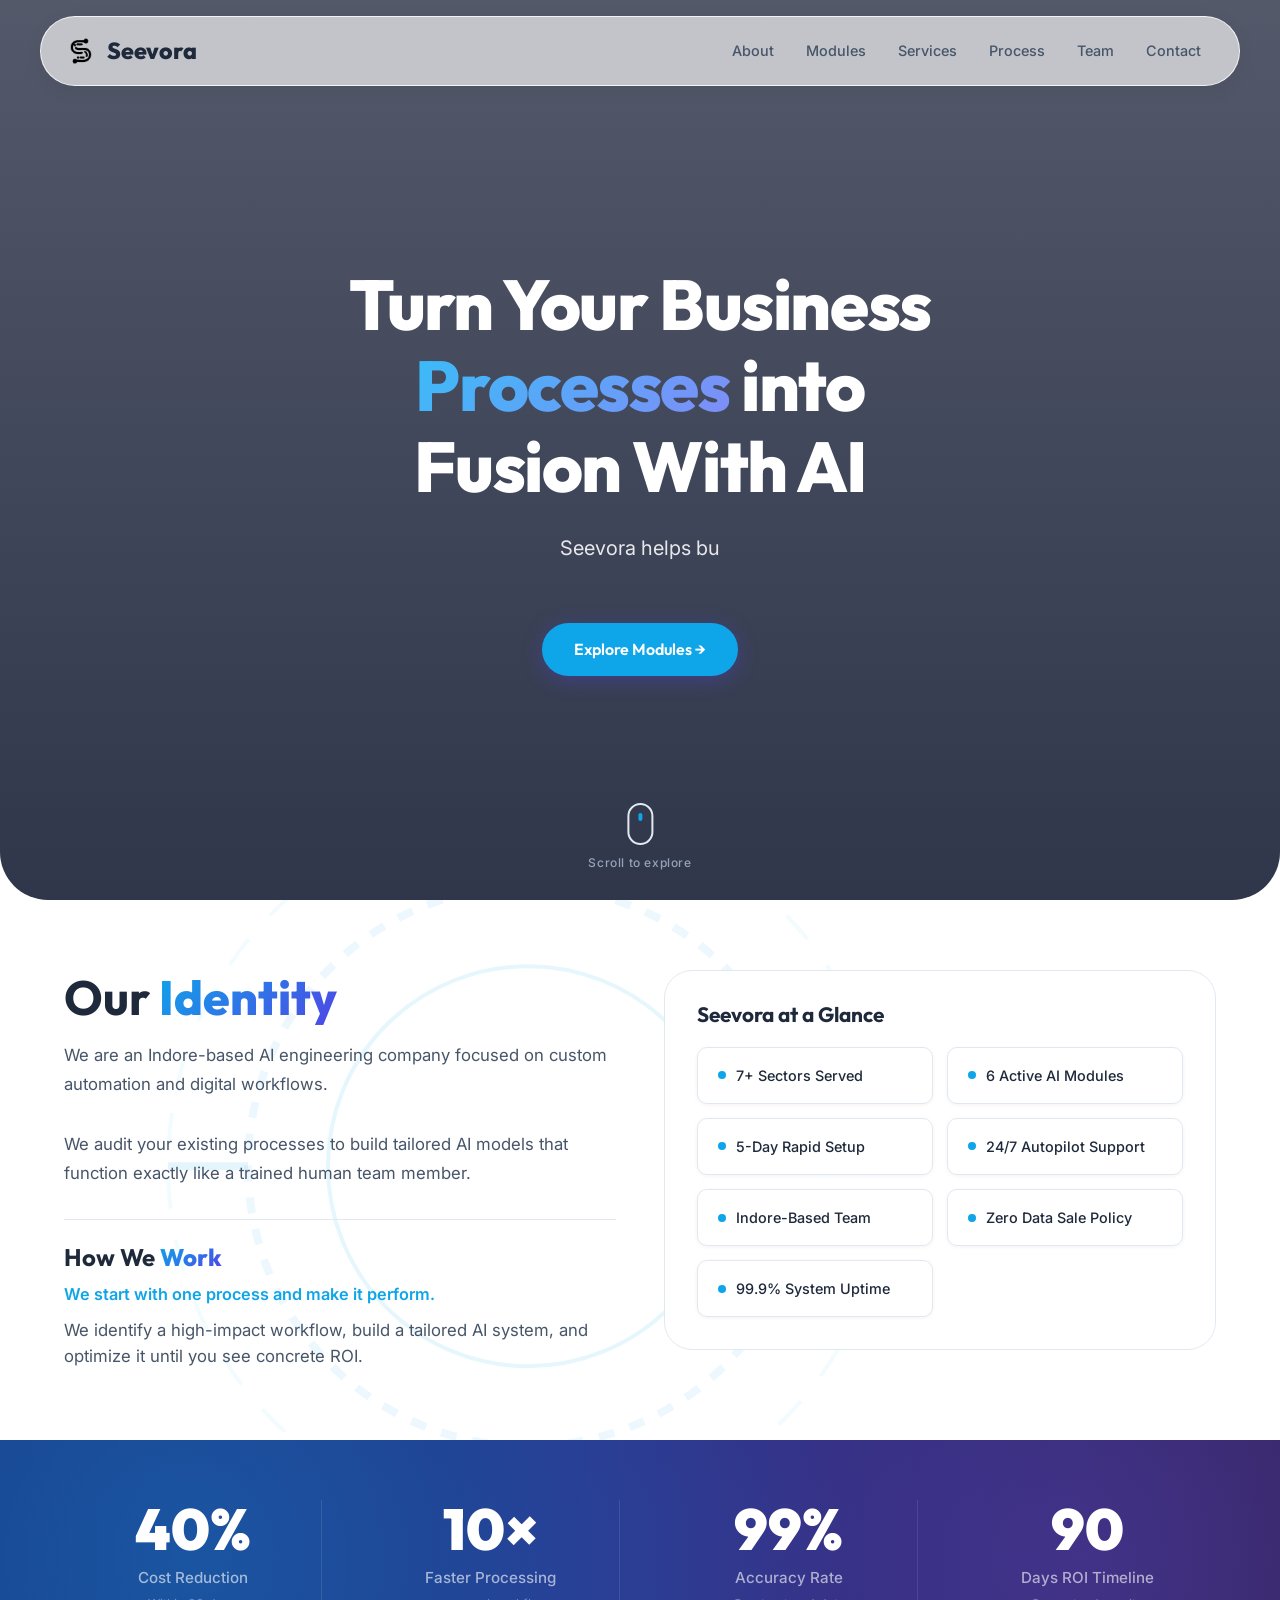
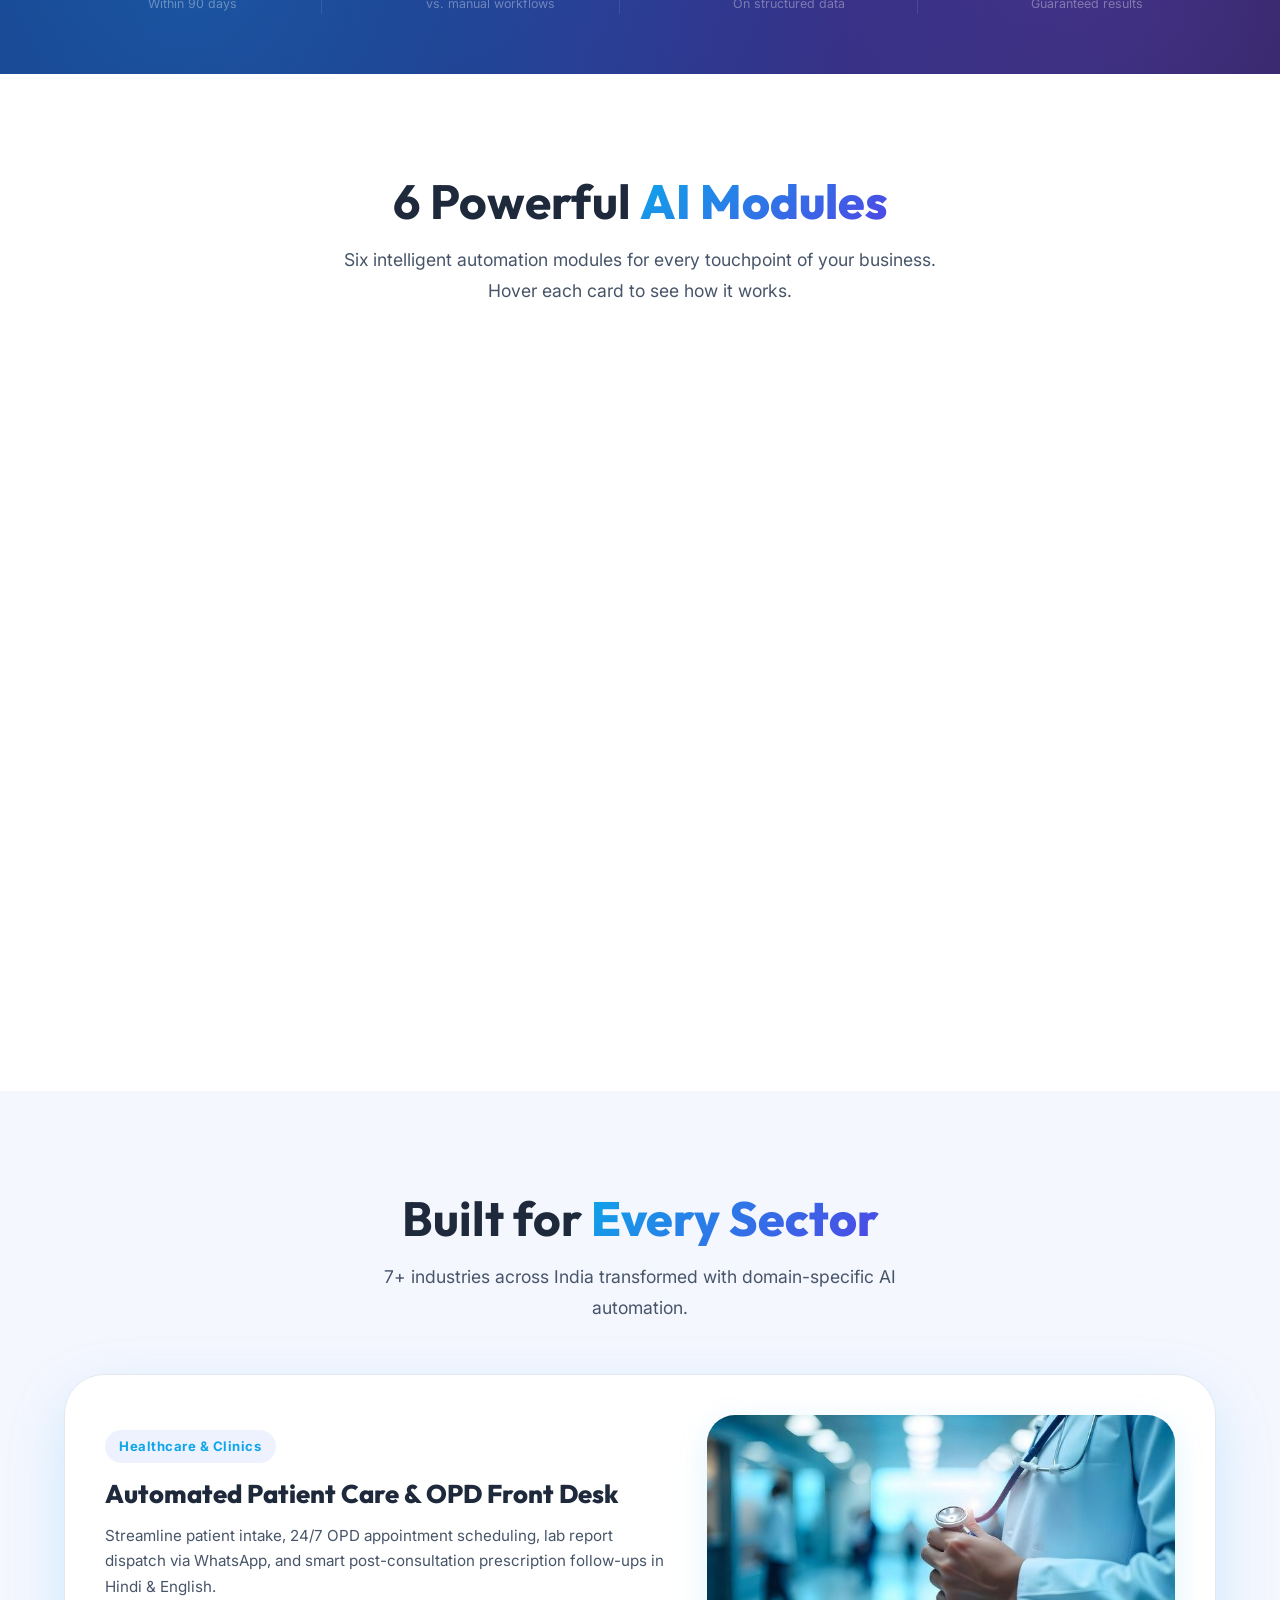
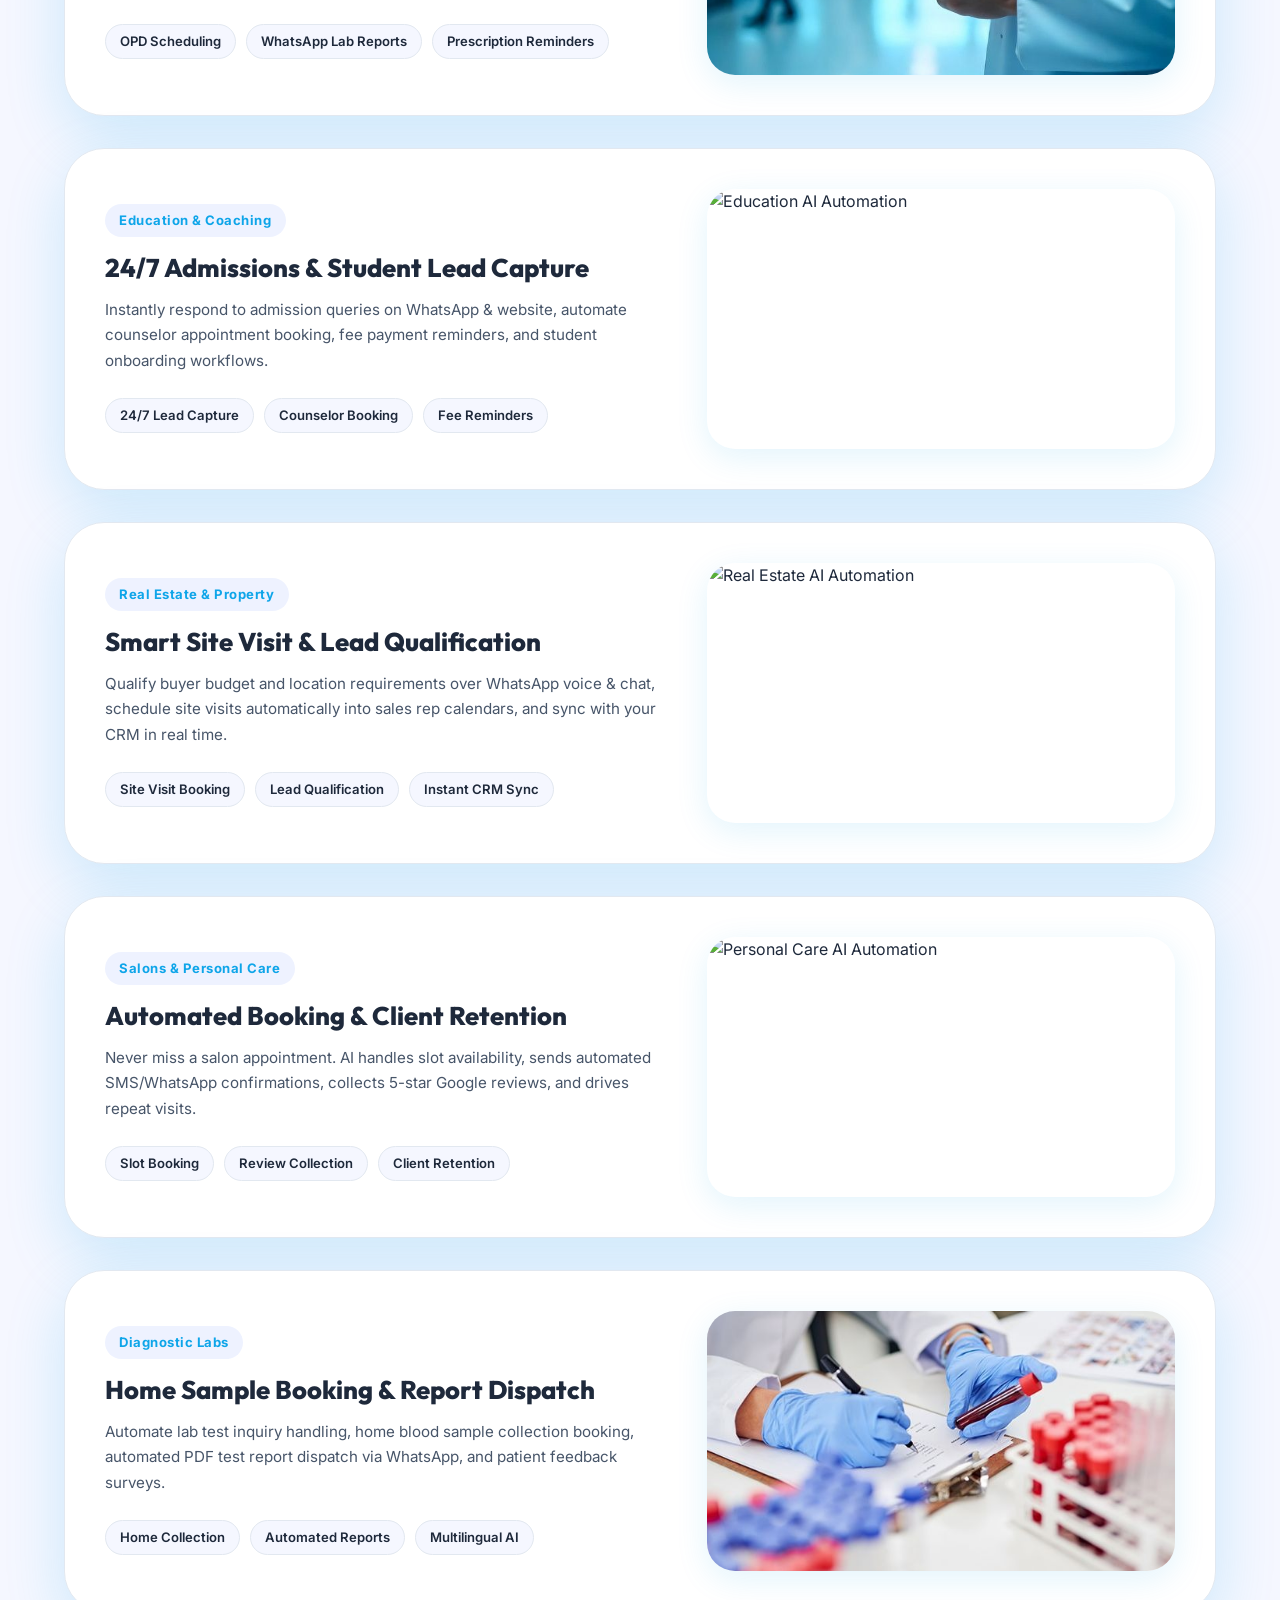
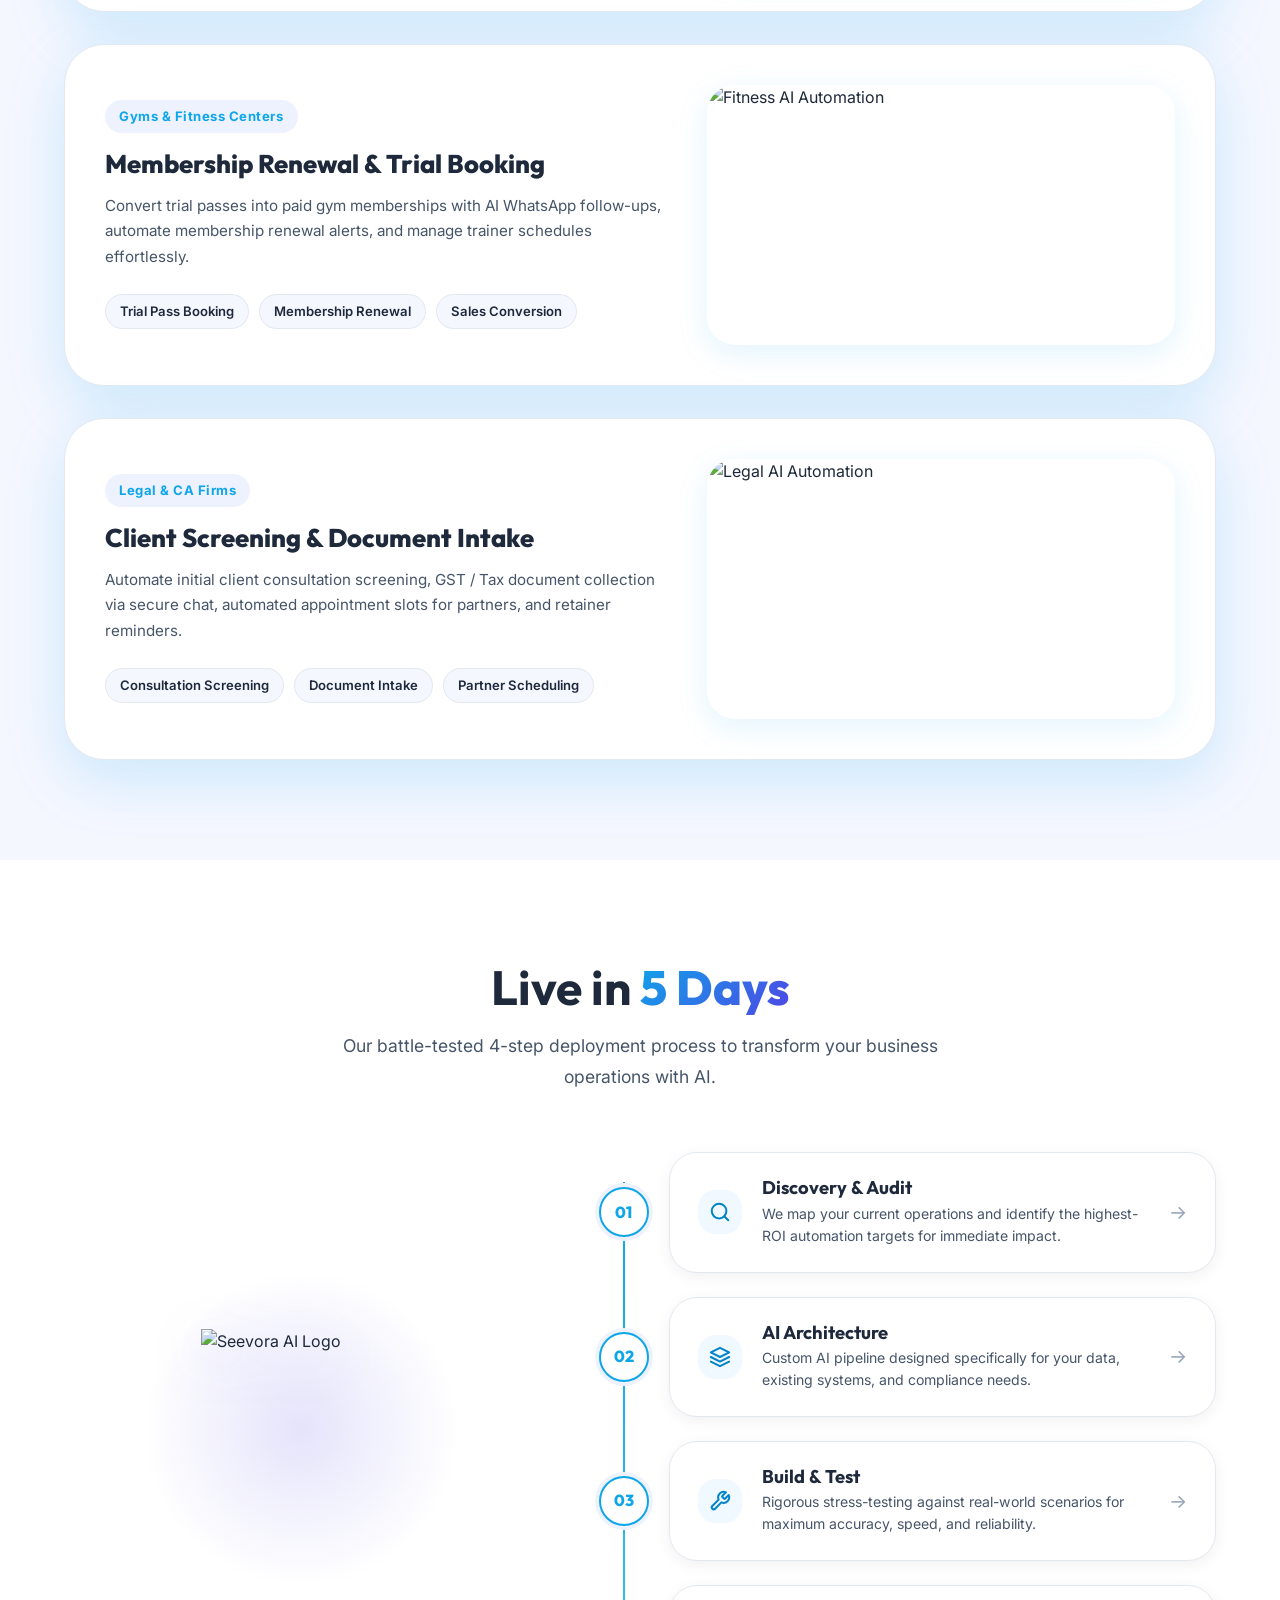
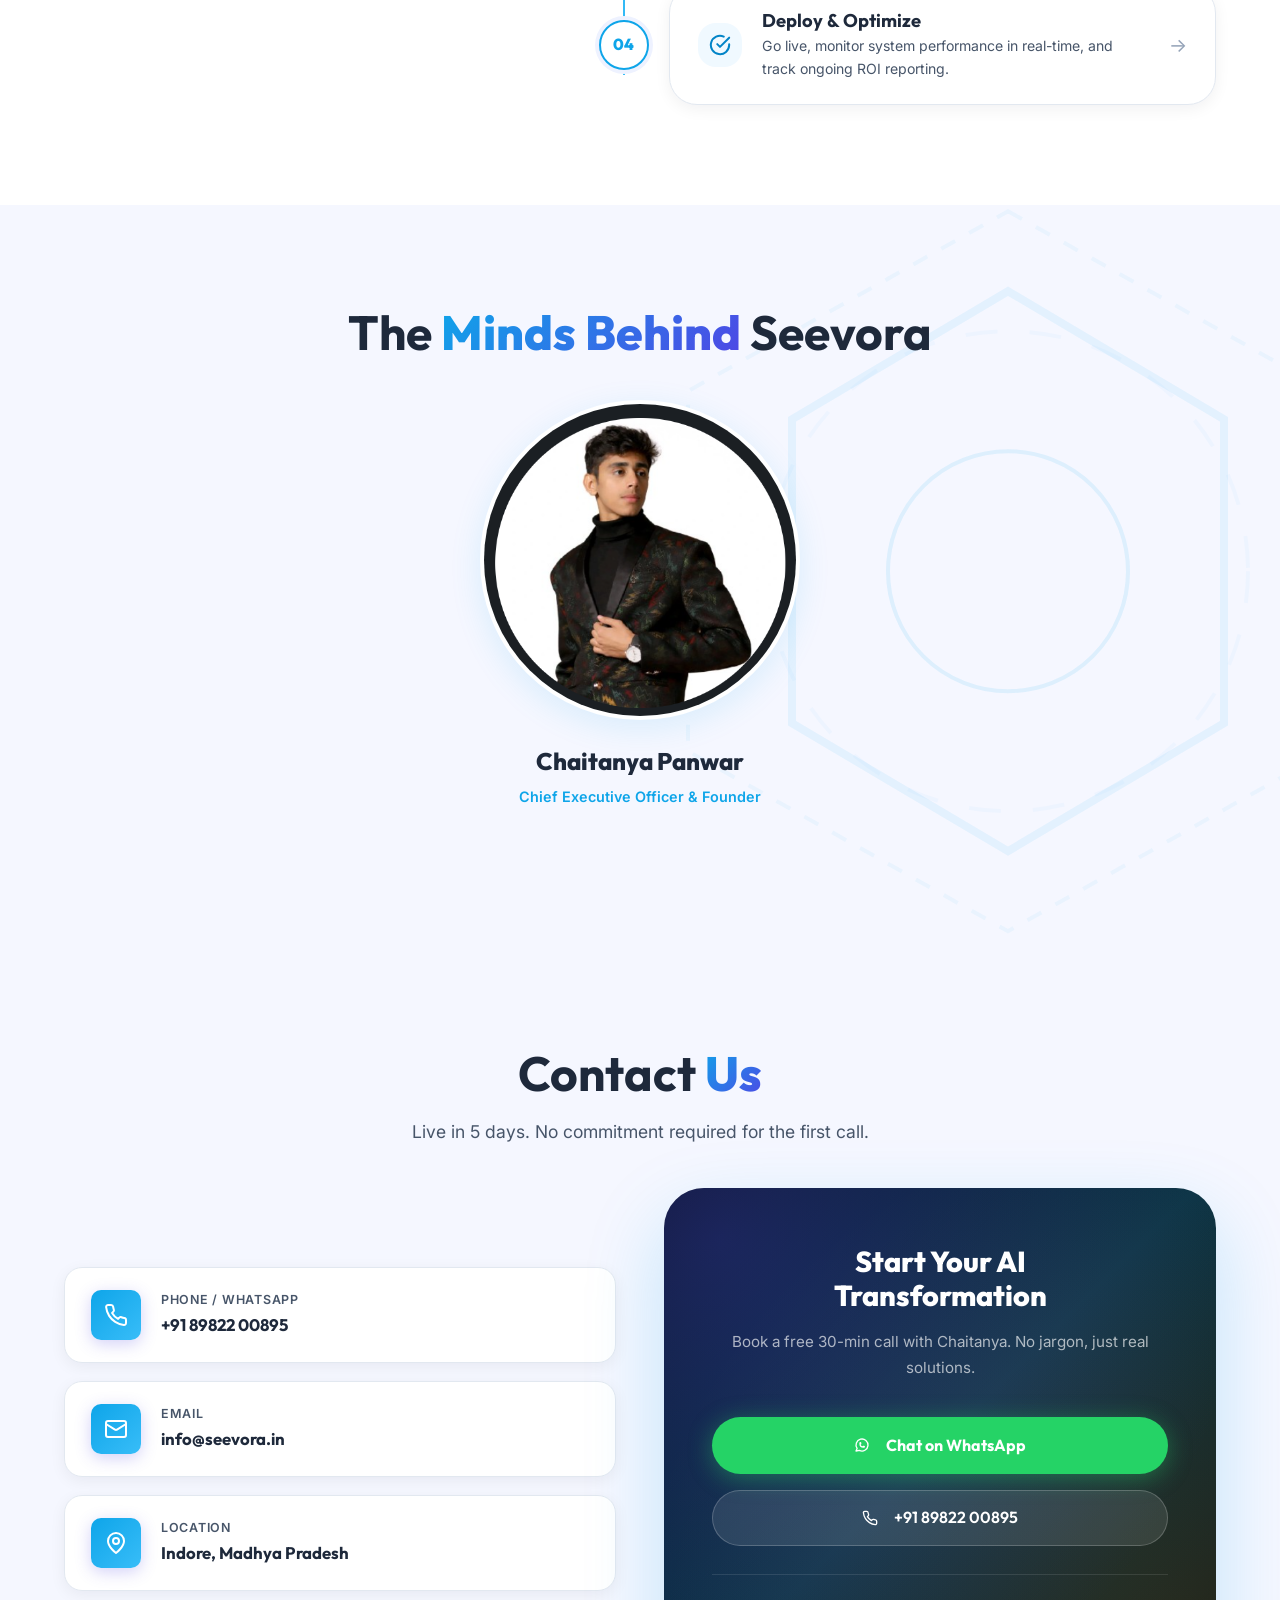
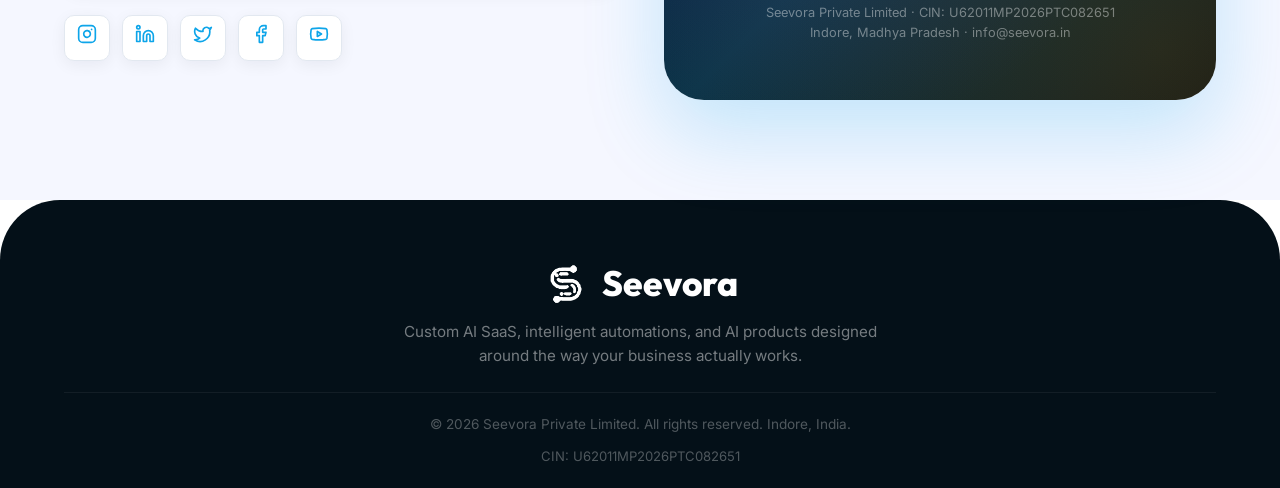
==== commit 96fe959d: "Add files" ====
--- a/index.html
+++ b/index.html
@@ -111,7 +111,10 @@
 <!-- ── NAV ── -->
 <nav class="navbar" id="navbar">
   <div class="nav-container">
-    <a href="#hero" class="nav-logo"><span class="logo-s">S</span>eevora</a>
+    <a href="#hero" class="nav-logo-link">
+      <img src="images/logo-transparent.png" alt="Seevora" class="nav-logo-img">
+      <span class="nav-logo-text">Seevora</span>
+    </a>
     <ul class="nav-links" id="navLinks">
       <li><a href="#about"      class="nav-link">About</a></li>
       <li><a href="#modules"    class="nav-link">Modules</a></li>
@@ -120,138 +123,76 @@
       <li><a href="#team"       class="nav-link">Team</a></li>
       <li><a href="#contact"    class="nav-link">Contact</a></li>
     </ul>
-
     <button class="nav-toggle" id="navToggle"><span></span><span></span><span></span></button>
   </div>
 </nav>
 
-<!-- ── HERO ── -->
-<section id="hero" class="hero-section">
-  <canvas id="heroCanvas"></canvas>
-  <div class="hero-blobs">
-    <div class="blob blob-1"></div>
-    <div class="blob blob-2"></div>
-    <div class="blob blob-3"></div>
-  </div>
-  <div class="hero-content">
-    <div class="hero-badge"><span class="badge-dot"></span>AI Automation · Indore, India · Est. 2026</div>
-    <h1 class="hero-title">
-      Turn Your Business<br>
-      <span class="gradient-text">Processes</span> into<br>
-      Fusion With <span class="gradient-text-gold">AI</span>
-    </h1>
-    <p class="hero-subtitle" id="typewriterText"></p>
-    <div class="hero-ctas">
-      <a href="tel:+918982200895" class="btn-primary">📞 Book a Free Call</a>
-      <a href="#modules" class="btn-outline">Explore Solutions →</a>
-    </div>
-  </div>
-  <div class="hero-float-cards">
-    <div class="float-card float-card-1">
-      <div class="fc-icon">⚡</div>
-      <div><div class="fc-number">5 Days</div><div class="fc-label">Rapid Deployment</div></div>
-    </div>
-    <div class="float-card float-card-2">
-      <div class="fc-icon">📈</div>
-      <div><div class="fc-number">40%</div><div class="fc-label">Cost Reduction</div></div>
-    </div>
-    <div class="float-card float-card-3">
-      <div class="fc-icon">🤖</div>
-      <div><div class="fc-number">24/7</div><div class="fc-label">AI Autopilot</div></div>
-    </div>
-  </div>
-  <div class="hero-scroll-hint">
-    <div class="scroll-mouse"><div class="scroll-dot"></div></div>
-    <span>Scroll to explore</span>
-  </div>
-</section>
-
-<!-- ── ABOUT ── -->
-<section id="about" class="section about-section">
-  <div class="container">
-    <div class="about-grid">
-      <div class="about-left reveal-left">
-
-        <h2 class="section-title">India's Premier<br><span>AI Automation</span> Partner</h2>
-        <p class="about-description">Seevora merges AI agents with your existing software to modernize operations and accelerate sales — based in <strong>Indore, MP</strong>.</p>
-        <div class="about-features stagger-children">
-          <div class="about-feature">
-            <div class="af-icon">🎯</div>
-            <div><div class="af-title">Custom Automation</div><div class="af-desc">Built for your exact operations, not generic software</div></div>
-          </div>
-          <div class="about-feature">
-            <div class="af-icon">🇮🇳</div>
-            <div><div class="af-title">Hindi · English · Hinglish</div><div class="af-desc">AI that speaks your customers' language</div></div>
-          </div>
-          <div class="about-feature">
-            <div class="af-icon">📊</div>
-            <div><div class="af-title">ROI in 90 Days</div><div class="af-desc">40% cost reduction, tracked and guaranteed</div></div>
-          </div>
-        </div>
-        <div class="about-cta-row">
-          <a href="#contact" class="btn-primary">Get Started</a>
-          <a href="https://seevora.in" target="_blank" class="btn-outline">Visit Website →</a>
-        </div>
-      </div>
-      <div class="about-right reveal-right">
-        <!-- SVG: AI Network Visual -->
-        <div class="img-card">
-          <svg viewBox="0 0 500 360" fill="none" xmlns="http://www.w3.org/2000/svg">
-            <defs>
-              <radialGradient id="bg" cx="50%" cy="50%" r="50%">
-                <stop offset="0%" stop-color="#EEF2FF"/>
-                <stop offset="100%" stop-color="#E0E7FF"/>
-              </radialGradient>
-              <filter id="glow"><feGaussianBlur stdDeviation="3" result="blur"/><feMerge><feMergeNode in="blur"/><feMergeNode in="SourceGraphic"/></feMerge></filter>
-            </defs>
-            <rect width="500" height="360" rx="20" fill="url(#bg)"/>
-            <!-- Central AI Brain -->
-            <circle cx="250" cy="180" r="50" fill="#4F46E5" opacity=".12"/>
-            <circle cx="250" cy="180" r="36" fill="#4F46E5" opacity=".2"/>
-            <circle cx="250" cy="180" r="24" fill="#4F46E5"/>
-            <text x="250" y="188" text-anchor="middle" fill="white" font-size="22">🤖</text>
-            <!-- Satellite nodes -->
-            <circle cx="100" cy="80"  r="22" fill="#818CF8"/>
-            <text x="100" y="88" text-anchor="middle" fill="white" font-size="16">📞</text>
-            <circle cx="400" cy="80"  r="22" fill="#F59E0B"/>
-            <text x="400" y="88" text-anchor="middle" fill="white" font-size="16">💬</text>
-            <circle cx="80"  cy="280" r="22" fill="#10B981"/>
-            <text x="80"  y="288" text-anchor="middle" fill="white" font-size="16">📅</text>
-            <circle cx="420" cy="280" r="22" fill="#0EA5E9"/>
-            <text x="420" y="288" text-anchor="middle" fill="white" font-size="16">🎙️</text>
-            <circle cx="180" cy="60"  r="18" fill="#C7D2FE"/>
-            <text x="180" y="68" text-anchor="middle" fill="#4F46E5" font-size="13">🔗</text>
-            <circle cx="320" cy="60"  r="18" fill="#FDE68A"/>
-            <text x="320" y="68" text-anchor="middle" fill="#92400E" font-size="13">⭐</text>
-            <!-- Connecting lines -->
-            <line x1="100" y1="100" x2="226" y2="160" stroke="#818CF8" stroke-width="1.5" stroke-dasharray="5 3" opacity=".7"/>
-            <line x1="400" y1="100" x2="274" y2="160" stroke="#F59E0B" stroke-width="1.5" stroke-dasharray="5 3" opacity=".7"/>
-            <line x1="80"  y1="260" x2="226" y2="200" stroke="#10B981" stroke-width="1.5" stroke-dasharray="5 3" opacity=".7"/>
-            <line x1="420" y1="260" x2="274" y2="200" stroke="#0EA5E9" stroke-width="1.5" stroke-dasharray="5 3" opacity=".7"/>
-            <line x1="180" y1="75"  x2="235" y2="156" stroke="#C7D2FE" stroke-width="1.2" stroke-dasharray="4 3" opacity=".5"/>
-            <line x1="320" y1="75"  x2="265" y2="156" stroke="#FDE68A" stroke-width="1.2" stroke-dasharray="4 3" opacity=".5"/>
-            <!-- Orbiting dots -->
-            <circle cx="250" cy="120" r="4" fill="#4F46E5" opacity=".5"/>
-            <circle cx="296" cy="145" r="3" fill="#F59E0B" opacity=".6"/>
-            <circle cx="204" cy="215" r="3" fill="#10B981" opacity=".6"/>
-            <!-- Labels -->
-            <text x="100" y="115" text-anchor="middle" fill="#4F46E5" font-size="10" font-weight="600">AI Receptionist</text>
-            <text x="400" y="115" text-anchor="middle" fill="#D97706" font-size="10" font-weight="600">Lead Bot</text>
-            <text x="80"  y="315" text-anchor="middle" fill="#059669" font-size="10" font-weight="600">Scheduler</text>
-            <text x="420" y="315" text-anchor="middle" fill="#0369A1" font-size="10" font-weight="600">Voice AI</text>
-          </svg>
-        </div>
-        <!-- Compact stat grid below the visual -->
-        <div class="about-stats-grid stagger-children" style="margin-top:20px;">
-          <div class="about-stat-card"><div class="asc-value">7+</div><div class="asc-label">Sectors Served</div></div>
-          <div class="about-stat-card accent-card"><div class="asc-value">6</div><div class="asc-label">AI Modules</div></div>
-          <div class="about-stat-card accent-card"><div class="asc-value">5</div><div class="asc-label">Day Setup</div></div>
-          <div class="about-stat-card"><div class="asc-value">24/7</div><div class="asc-label">AI Support</div></div>
-        </div>
-      </div>
-    </div>
-  </div>
-</section>
+  <!-- ── HERO ── -->
+  <section id="hero" class="hero-section">
+    <video autoplay loop muted playsinline class="hero-video">
+      <source src="3129576-uhd_3840_2160_30fps.mp4" type="video/mp4">
+    </video>
+    <div class="hero-overlay" style="position: absolute; inset: 0; background: linear-gradient(180deg, rgba(11,19,43,0.7) 0%, rgba(11,19,43,0.85) 100%); z-index: 1;"></div>
+    <div class="hero-content">
+      <h1 class="hero-title">
+        Turn Your Business<br>
+        <span class="gradient-text">Processes</span> into<br>
+        Fusion With <span style="color: #ffffff;">AI</span>
+      </h1>
+      <p class="hero-subtitle" id="typewriterText"></p>
+      <div class="hero-ctas">
+        <a href="#modules" class="btn-primary">Explore Modules →</a>
+      </div>
+    </div>
+    <div class="hero-scroll-hint">
+      <div class="scroll-mouse"><div class="scroll-dot"></div></div>
+      <span>Scroll to explore</span>
+    </div>
+  </section>
+
+  <!-- ── ABOUT ── -->
+  <section id="about" class="section about-section" style="position: relative; overflow: hidden; padding: 70px 0;">
+    <div class="about-bg-icon" style="position: absolute; top: 50%; left: 10%; transform: translateY(-50%); z-index: 0; pointer-events: none;">
+      <svg width="800" height="800" viewBox="0 0 100 100" class="spin-icon">
+        <circle cx="50" cy="50" r="45" stroke="var(--primary)" stroke-width="0.5" fill="none" opacity="0.05" stroke-dasharray="4 4"/>
+        <circle cx="50" cy="50" r="35" stroke="var(--primary)" stroke-width="1" fill="none" opacity="0.08" stroke-dasharray="2 2"/>
+        <path d="M50 15 L50 5 M85 50 L95 50 M50 85 L50 95 M15 50 L5 50" stroke="var(--primary)" stroke-width="1" opacity="0.1"/>
+        <circle cx="50" cy="50" r="25" stroke="var(--primary)" stroke-width="0.5" fill="none" opacity="0.1" />
+      </svg>
+    </div>
+    <div class="container" style="position: relative; z-index: 1;">
+      <div class="identity-grid" style="display: grid; grid-template-columns: 1fr 1fr; gap: 48px; align-items: start;">
+        <!-- Left: Our Identity & How We Work -->
+        <div class="identity-content reveal-left">
+          <h2 class="section-title" style="margin-bottom: 16px;">Our <span>Identity</span></h2>
+          <p class="about-description" style="font-size: 1.05rem; line-height: 1.7; color: var(--text-secondary);">We are an Indore-based AI engineering company focused on custom automation and digital workflows.</p>
+          <p class="about-description" style="margin-top: 16px; font-size: 1.05rem; line-height: 1.7; color: var(--text-secondary);">We audit your existing processes to build tailored AI models that function exactly like a trained human team member.</p>
+          
+          <!-- How We Work (Inline Under Identity) -->
+          <div class="mw-block" style="margin-top: 28px; padding-top: 24px; border-top: 1px solid var(--border);">
+            <h3 class="section-title" style="font-size: 1.5rem; margin-bottom: 8px;">How We <span>Work</span></h3>
+            <p class="mw-subtitle" style="font-size: 1.02rem; font-weight: 600; color: var(--primary); margin-bottom: 8px;">We start with one process and make it perform.</p>
+            <p class="mw-desc" style="color: var(--text-secondary); line-height: 1.6; margin: 0;">We identify a high-impact workflow, build a tailored AI system, and optimize it until you see concrete ROI.</p>
+          </div>
+        </div>
+        
+        <!-- Right: Seevora at a Glance -->
+        <div class="identity-glance reveal-right" style="background: rgba(255,255,255,0.85); backdrop-filter: blur(12px); border: 1px solid var(--border); border-radius: var(--radius-lg); padding: 32px;">
+          <h3 class="glance-title" style="font-family: 'Outfit', sans-serif; font-size: 1.3rem; font-weight: 700; color: var(--text); margin-bottom: 20px;">Seevora at a Glance</h3>
+          <div class="glance-grid stagger-children" style="display: grid; grid-template-columns: 1fr 1fr; gap: 14px;">
+            <div class="glance-card" style="display: flex; align-items: center; gap: 10px; font-size: 0.9rem; font-weight: 500; color: var(--text);"><span style="width: 8px; height: 8px; background: var(--primary); border-radius: 50%;"></span>7+ Sectors Served</div>
+            <div class="glance-card" style="display: flex; align-items: center; gap: 10px; font-size: 0.9rem; font-weight: 500; color: var(--text);"><span style="width: 8px; height: 8px; background: var(--primary); border-radius: 50%;"></span>6 Active AI Modules</div>
+            <div class="glance-card" style="display: flex; align-items: center; gap: 10px; font-size: 0.9rem; font-weight: 500; color: var(--text);"><span style="width: 8px; height: 8px; background: var(--primary); border-radius: 50%;"></span>5-Day Rapid Setup</div>
+            <div class="glance-card" style="display: flex; align-items: center; gap: 10px; font-size: 0.9rem; font-weight: 500; color: var(--text);"><span style="width: 8px; height: 8px; background: var(--primary); border-radius: 50%;"></span>24/7 Autopilot Support</div>
+            <div class="glance-card" style="display: flex; align-items: center; gap: 10px; font-size: 0.9rem; font-weight: 500; color: var(--text);"><span style="width: 8px; height: 8px; background: var(--primary); border-radius: 50%;"></span>Indore-Based Team</div>
+            <div class="glance-card" style="display: flex; align-items: center; gap: 10px; font-size: 0.9rem; font-weight: 500; color: var(--text);"><span style="width: 8px; height: 8px; background: var(--primary); border-radius: 50%;"></span>Zero Data Sale Policy</div>
+            <div class="glance-card" style="display: flex; align-items: center; gap: 10px; font-size: 0.9rem; font-weight: 500; color: var(--text);"><span style="width: 8px; height: 8px; background: var(--primary); border-radius: 50%;"></span>99.9% System Uptime</div>
+            <div class="glance-card" style="display: flex; align-items: center; gap: 10px; font-size: 0.9rem; font-weight: 500; color: var(--text);"><span style="width: 8px; height: 8px; background: var(--primary); border-radius: 50%;"></span>Full Hinglish Support</div>
+          </div>
+        </div>
+      </div>
+    </div>
+  </section>
 
 <!-- ── STATS ── -->
 <section class="stats-banner">
@@ -260,37 +201,10 @@
       <div class="stat-item"><div class="stat-value" data-target="40" data-suffix="%">0%</div><div class="stat-label">Cost Reduction</div><div class="stat-sublabel">Within 90 days</div></div>
       <div class="stat-item"><div class="stat-value" data-target="10" data-suffix="×">0×</div><div class="stat-label">Faster Processing</div><div class="stat-sublabel">vs. manual workflows</div></div>
       <div class="stat-item"><div class="stat-value" data-target="99" data-suffix="%">0%</div><div class="stat-label">Accuracy Rate</div><div class="stat-sublabel">On structured data</div></div>
-      <div class="stat-item"><div class="stat-value" data-target="90" data-suffix=" Days">0 Days</div><div class="stat-label">ROI Timeline</div><div class="stat-sublabel">Guaranteed results</div></div>
-    </div>
-  </div>
-</section>
-
-<!-- ── WHY SEEVORA ── -->
-<section id="why" class="section section-alt">
-  <div class="container">
-    <div class="text-center reveal">
-
-      <h2 class="section-title">Why <span>Seevora</span></h2>
-    </div>
-    <div class="why-grid stagger-children">
-      <div class="why-card tilt-card">
-        <div class="wc-icon-wrap">🎯</div>
-        <div class="wc-number">01</div>
-        <h3 class="wc-title">100% Custom Automation</h3>
-        <p class="wc-desc">Built for your exact operations — not one-size-fits-all software.</p>
-      </div>
-      <div class="why-card tilt-card">
-        <div class="wc-icon-wrap" style="background:linear-gradient(135deg,#F59E0B,#D97706);">🔍</div>
-        <div class="wc-number">02</div>
-        <h3 class="wc-title">Deep AI Mapping</h3>
-        <p class="wc-desc">We audit your business first, then deploy AI exactly where it delivers ROI.</p>
-      </div>
-      <div class="why-card tilt-card">
-        <div class="wc-icon-wrap" style="background:linear-gradient(135deg,#10B981,#059669);">📊</div>
-        <div class="wc-number">03</div>
-        <h3 class="wc-title">Guaranteed 90-Day ROI</h3>
-        <p class="wc-desc">40% cost reduction and 2× faster leads — every metric tracked.</p>
-      </div>
+      <div class="stat-item">
+          <div class="stat-value" data-target="90" data-suffix="">0</div>
+          <div class="stat-label">Days ROI Timeline</div>
+          <div class="stat-sublabel">Guaranteed results</div></div>
     </div>
   </div>
 </section>
@@ -304,7 +218,7 @@
     </div>
     <div class="modules-grid cascade-children">
 
-      <!-- ── Card 1: AI Receptionist ── -->
+      <!-- Card 1: AI Receptionist -->
       <div class="flip-card"><div class="flip-card-inner">
         <div class="flip-front">
           <div class="card-bg-img"><img src="./images/ai_receptionist.jpg" alt="AI Receptionist background" style="object-fit: cover; object-position: right top;"></div>
@@ -334,7 +248,7 @@
         </div>
       </div></div>
 
-      <!-- ── Card 2: Lead Intake Bot ── -->
+      <!-- Card 2: Lead Intake Bot -->
       <div class="flip-card"><div class="flip-card-inner">
         <div class="flip-front">
           <div class="card-bg-img"><img src="./images/lead_intake.jpg" alt="Lead Intake Bot background"></div>
@@ -367,7 +281,7 @@
         </div>
       </div></div>
 
-      <!-- ── Card 3: Auto Scheduler ── -->
+      <!-- Card 3: Auto Scheduler -->
       <div class="flip-card"><div class="flip-card-inner">
         <div class="flip-front">
           <div class="card-bg-img"><img src="./images/auto_scheduler.jpg" alt="Auto Scheduler background"></div>
@@ -407,7 +321,7 @@
         </div>
       </div></div>
 
-      <!-- ── Card 4: Voice Assistants ── -->
+      <!-- Card 4: Voice Assistants -->
       <div class="flip-card"><div class="flip-card-inner">
         <div class="flip-front">
           <div class="card-bg-img"><img src="./images/voice_assistant.jpg" alt="Voice Assistants background"></div>
@@ -439,7 +353,7 @@
         </div>
       </div></div>
 
-      <!-- ── Card 5: CRM Syncing ── -->
+      <!-- Card 5: CRM Syncing -->
       <div class="flip-card"><div class="flip-card-inner">
         <div class="flip-front">
           <div class="card-bg-img"><img src="./images/crm_sync.jpg" alt="CRM Syncing background"></div>
@@ -474,7 +388,7 @@
         </div>
       </div></div>
 
-      <!-- ── Card 6: Reputation Builder ── -->
+      <!-- Card 6: Reputation Builder -->
       <div class="flip-card"><div class="flip-card-inner">
         <div class="flip-front">
           <div class="card-bg-img"><img src="./images/reputation.jpg" alt="Reputation Builder background"></div>
@@ -507,10 +421,7 @@
   </div>
 </section>
 
-
-
-
-<!-- ── BUILT FOR EVERY SECTOR (STICKY STACK CARDS) ── -->
+<!-- ── INDUSTRIES / SECTORS ── -->
 <section id="industries" class="section section-alt sticky-stack-section">
   <div class="container">
     <div class="text-center reveal mb-5">
@@ -656,7 +567,6 @@
   </div>
 </section>
 
-<!-- ── PROCESS ── -->
 <!-- ── PROCESS SECTION (Timeline + 360 Rotating Logo) ── -->
 <section id="process" class="section process-redesign-section">
   <div class="container">
@@ -745,54 +655,27 @@
 </section>
 
 <!-- ── TEAM ── -->
-<section id="team" class="section team-section">
-  <div class="container">
-    <div class="text-center reveal">
-
+  <section id="team" class="section team-section" style="position: relative; overflow: hidden;">
+    <div class="team-bg-icon" style="position: absolute; top: 50%; right: -10%; transform: translateY(-50%); z-index: 0; pointer-events: none;">
+      <svg width="800" height="800" viewBox="0 0 100 100" class="spin-icon">
+        <polygon points="50,5 90,27.5 90,72.5 50,95 10,72.5 10,27.5" stroke="var(--primary)" stroke-width="0.5" fill="none" opacity="0.05" stroke-dasharray="2 2" />
+        <polygon points="50,15 77,31 77,69 50,85 23,69 23,31" stroke="var(--primary)" stroke-width="1" fill="none" opacity="0.08" />
+        <circle cx="50" cy="50" r="15" stroke="var(--primary)" stroke-width="0.5" fill="none" opacity="0.1" />
+        <circle cx="50" cy="50" r="30" stroke="var(--primary)" stroke-width="0.5" fill="none" opacity="0.03" stroke-dasharray="4 4" />
+      </svg>
+    </div>
+    <div class="container" style="position: relative; z-index: 1;">
+      <div class="text-center reveal">
       <h2 class="section-title">The <span>Minds Behind</span> Seevora</h2>
     </div>
-    <div class="team-grid">
-      <div class="team-card reveal-scale">
+    <div class="team-grid" style="display: flex; justify-content: center; max-width: 380px; margin: 40px auto 0;">
+      <div class="team-card reveal-scale" style="width: 100%;">
         <div class="tc-photo-wrap">
-          <img src="images/chaitanya.png" alt="Chaitanya Panwar — CEO & Founder" class="tc-photo" loading="lazy"/>
-          <span class="tc-role-badge">CEO &amp; Founder</span>
+          <img src="images/Screenshot 2026-07-30 190806.png" alt="Chaitanya Panwar — CEO & Founder" class="tc-photo" loading="lazy"/>
         </div>
         <div class="tc-body">
           <div class="tc-name">Chaitanya Panwar</div>
           <div class="tc-role">Chief Executive Officer &amp; Founder</div>
-          <div class="tc-divider"></div>
-          <div>
-            <span class="tc-tag">🤖 AI Strategy</span>
-            <span class="tc-tag">🚀 Product</span>
-            <span class="tc-tag">💼 B2B</span>
-          </div>
-          <div class="tc-social">
-            <a href="https://www.linkedin.com/company/seevora/" target="_blank" class="tc-social-link">💼</a>
-            <a href="https://www.instagram.com/seevora1/" target="_blank" class="tc-social-link">📸</a>
-            <a href="https://x.com/seevora1" target="_blank" class="tc-social-link">🐦</a>
-            <a href="mailto:info@seevora.in" class="tc-social-link">✉️</a>
-          </div>
-        </div>
-      </div>
-      <div class="team-card reveal-scale" style="transition-delay:.2s">
-        <div class="tc-photo-wrap">
-          <img src="images/sambandh.png" alt="Sambandh Jain — Operations Manager" class="tc-photo" loading="lazy"/>
-          <span class="tc-role-badge" style="background:rgba(245,158,11,.92)">Manager</span>
-        </div>
-        <div class="tc-body">
-          <div class="tc-name">Sambandh Jain</div>
-          <div class="tc-role">Operations Manager</div>
-          <div class="tc-divider"></div>
-          <div>
-            <span class="tc-tag">⚙️ Operations</span>
-            <span class="tc-tag">📋 Client Success</span>
-            <span class="tc-tag">🎯 Delivery</span>
-          </div>
-          <div class="tc-social">
-            <a href="https://www.linkedin.com/company/seevora/" target="_blank" class="tc-social-link">💼</a>
-            <a href="https://www.instagram.com/seevora1/" target="_blank" class="tc-social-link">📸</a>
-            <a href="mailto:info@seevora.in" class="tc-social-link">✉️</a>
-          </div>
         </div>
       </div>
     </div>
@@ -802,70 +685,80 @@
 <!-- ── CONTACT ── -->
 <section id="contact" class="section contact-section">
   <div class="container">
-    <div class="contact-grid">
-      <div class="contact-left reveal-left">
-
-        <h2 class="section-title">Let's Build<br><span>Your AI Future</span></h2>
-        <p class="section-desc">Live in 5 days. No commitment required for the first call.</p>
-        <div class="contact-cards">
-          <a href="tel:+918982200895" class="contact-card">
-            <div class="cc-icon">📞</div>
-            <div><div class="cc-label">Phone / WhatsApp</div><div class="cc-value">+91 89822 00895</div></div>
-          </a>
-          <a href="mailto:info@seevora.in" class="contact-card">
-            <div class="cc-icon">✉️</div>
-            <div><div class="cc-label">Email</div><div class="cc-value">info@seevora.in</div></div>
-          </a>
-          <div class="contact-card" style="cursor:default">
-            <div class="cc-icon">📍</div>
-            <div><div class="cc-label">Location</div><div class="cc-value">Indore, Madhya Pradesh</div></div>
-          </div>
-        </div>
-        <div class="social-row" style="margin-top:24px">
-          <a href="https://www.instagram.com/seevora1/" target="_blank" class="social-link"><span>📸</span></a>
-          <a href="https://www.linkedin.com/company/seevora/" target="_blank" class="social-link"><span>💼</span></a>
-          <a href="https://x.com/seevora1" target="_blank" class="social-link"><span>🐦</span></a>
-          <a href="https://www.facebook.com/people/Seevora/61574331010641/" target="_blank" class="social-link"><span>👥</span></a>
-          <a href="https://www.youtube.com/@Seevora1" target="_blank" class="social-link"><span>▶️</span></a>
-        </div>
-      </div>
-      <div class="contact-right reveal-right">
-        <div class="cr-badge"><span class="badge-dot"></span>Now Accepting New Clients</div>
-        <h3 class="cr-title">Start Your AI<br>Transformation</h3>
+          <div style="text-align: center; margin-bottom: 40px;" class="reveal-up">
+        <h2 class="section-title">Contact <span>Us</span></h2>
+        <p class="section-desc" style="max-width: 600px; margin: 0 auto;">Live in 5 days. No commitment required for the first call.</p>
+      </div>
+      <div class="contact-grid">
+        <div class="contact-left reveal-left">
+          <div class="contact-cards">
+                      <a href="tel:+918982200895" class="contact-card">
+              <div class="cc-icon">
+                <svg xmlns="http://www.w3.org/2000/svg" width="24" height="24" viewBox="0 0 24 24" fill="none" stroke="currentColor" stroke-width="2" stroke-linecap="round" stroke-linejoin="round"><path d="M22 16.92v3a2 2 0 0 1-2.18 2 19.79 19.79 0 0 1-8.63-3.07 19.5 19.5 0 0 1-6-6 19.79 19.79 0 0 1-3.07-8.67A2 2 0 0 1 4.11 2h3a2 2 0 0 1 2 1.72 12.84 12.84 0 0 0 .7 2.81 2 2 0 0 1-.45 2.11L8.09 9.91a16 16 0 0 0 6 6l1.27-1.27a2 2 0 0 1 2.11-.45 12.84 12.84 0 0 0 2.81.7A2 2 0 0 1 22 16.92z"></path></svg>
+              </div>
+              <div>
+                <div class="cc-label">Phone / WhatsApp</div>
+                <div class="cc-value">+91 89822 00895</div>
+              </div>
+            </a>
+            <a href="mailto:info@seevora.in" class="contact-card">
+              <div class="cc-icon">
+                <svg xmlns="http://www.w3.org/2000/svg" width="24" height="24" viewBox="0 0 24 24" fill="none" stroke="currentColor" stroke-width="2" stroke-linecap="round" stroke-linejoin="round"><rect width="20" height="16" x="2" y="4" rx="2"></rect><path d="m22 7-8.97 5.7a1.94 1.94 0 0 1-2.06 0L2 7"></path></svg>
+              </div>
+              <div>
+                <div class="cc-label">Email</div>
+                <div class="cc-value">info@seevora.in</div>
+              </div>
+            </a>
+            <div class="contact-card" style="cursor:default">
+              <div class="cc-icon">
+                <svg xmlns="http://www.w3.org/2000/svg" width="24" height="24" viewBox="0 0 24 24" fill="none" stroke="currentColor" stroke-width="2" stroke-linecap="round" stroke-linejoin="round"><path d="M20 10c0 6-8 12-8 12s-8-6-8-12a8 8 0 0 1 16 0Z"></path><circle cx="12" cy="10" r="3"></circle></svg>
+              </div>
+              <div>
+                <div class="cc-label">Location</div>
+                <div class="cc-value">Indore, Madhya Pradesh</div>
+              </div>
+            </div>
+        </div>
+                  <div class="social-row" style="margin-top:24px">
+            <a href="https://www.instagram.com/seevora1/" target="_blank" class="social-link"><span><svg xmlns="http://www.w3.org/2000/svg" width="20" height="20" viewBox="0 0 24 24" fill="none" stroke="currentColor" stroke-width="2" stroke-linecap="round" stroke-linejoin="round"><rect width="20" height="20" x="2" y="2" rx="5" ry="5"></rect><path d="M16 11.37A4 4 0 1 1 12.63 8 4 4 0 0 1 16 11.37z"></path><line x1="17.5" x2="17.51" y1="6.5" y2="6.5"></line></svg></span></a>
+            <a href="https://www.linkedin.com/company/seevora/" target="_blank" class="social-link"><span><svg xmlns="http://www.w3.org/2000/svg" width="20" height="20" viewBox="0 0 24 24" fill="none" stroke="currentColor" stroke-width="2" stroke-linecap="round" stroke-linejoin="round"><path d="M16 8a6 6 0 0 1 6 6v7h-4v-7a2 2 0 0 0-2-2 2 2 0 0 0-2 2v7h-4v-7a6 6 0 0 1 6-6z"></path><rect width="4" height="12" x="2" y="9"></rect><circle cx="4" cy="4" r="2"></circle></svg></span></a>
+            <a href="https://x.com/seevora1" target="_blank" class="social-link"><span><svg xmlns="http://www.w3.org/2000/svg" width="20" height="20" viewBox="0 0 24 24" fill="none" stroke="currentColor" stroke-width="2" stroke-linecap="round" stroke-linejoin="round"><path d="M22 4s-.7 2.1-2 3.4c1.6 10-9.4 17.3-18 11.6 2.2.1 4.4-.6 6-2C3 15.5.5 9.6 3 5c2.2 2.6 5.6 4.1 9 4-.9-4.2 4-6.6 7-3.8 1.1 0 3-1.2 3-1.2z"></path></svg></span></a>
+            <a href="https://www.facebook.com/people/Seevora/61574331010641/" target="_blank"
+              class="social-link"><span><svg xmlns="http://www.w3.org/2000/svg" width="20" height="20" viewBox="0 0 24 24" fill="none" stroke="currentColor" stroke-width="2" stroke-linecap="round" stroke-linejoin="round"><path d="M18 2h-3a5 5 0 0 0-5 5v3H7v4h3v8h4v-8h3l1-4h-4V7a1 1 0 0 1 1-1h3z"></path></svg></span></a>
+            <a href="https://www.youtube.com/@Seevora1" target="_blank" class="social-link"><span><svg xmlns="http://www.w3.org/2000/svg" width="20" height="20" viewBox="0 0 24 24" fill="none" stroke="currentColor" stroke-width="2" stroke-linecap="round" stroke-linejoin="round"><path d="M2.5 17a24.12 24.12 0 0 1 0-10 2 2 0 0 1 1.4-1.4 49.56 49.56 0 0 1 16.2 0A2 2 0 0 1 21.5 7a24.12 24.12 0 0 1 0 10 2 2 0 0 1-1.4 1.4 49.55 49.55 0 0 1-16.2 0A2 2 0 0 1 2.5 17"></path><path d="m10 15 5-3-5-3z"></path></svg></span></a>
+          </div>
+      </div>
+              <div class="contact-right reveal-right">
+          <h3 class="cr-title">Start Your AI<br>Transformation</h3>
         <p class="cr-desc">Book a free 30-min call with Chaitanya. No jargon, just real solutions.</p>
-        <a href="https://wa.me/918982200895?text=Hi%20Seevora!%20I%27m%20interested%20in%20AI%20automation." target="_blank" class="cr-whatsapp">💬 Chat on WhatsApp</a>
-        <a href="tel:+918982200895" class="cr-call">📞 +91 89822 00895</a>
+                  <a href="https://wa.me/918982200895?text=Hi%20Seevora!%20I%27m%20interested%20in%20AI%20automation."
+            target="_blank" class="cr-whatsapp"><svg xmlns="http://www.w3.org/2000/svg" width="16" height="16" viewBox="0 0 24 24" fill="none" stroke="currentColor" stroke-width="2" stroke-linecap="round" stroke-linejoin="round" style="margin-right: 6px;"><path d="M3 21l1.65-3.8a9 9 0 1 1 3.4 2.9L3 21"></path><path d="M9 10a.5.5 0 0 0 1 0V9a.5.5 0 0 0-1 0v1a5 5 0 0 0 5 5h1a.5.5 0 0 0 0-1h-1a.5.5 0 0 0 0 1"></path></svg> Chat on WhatsApp</a>
+          <a href="tel:+918982200895" class="cr-call"><svg xmlns="http://www.w3.org/2000/svg" width="16" height="16" viewBox="0 0 24 24" fill="none" stroke="currentColor" stroke-width="2" stroke-linecap="round" stroke-linejoin="round" style="margin-right: 6px;"><path d="M22 16.92v3a2 2 0 0 1-2.18 2 19.79 19.79 0 0 1-8.63-3.07 19.5 19.5 0 0 1-6-6 19.79 19.79 0 0 1-3.07-8.67A2 2 0 0 1 4.11 2h3a2 2 0 0 1 2 1.72 12.84 12.84 0 0 0 .7 2.81 2 2 0 0 1-.45 2.11L8.09 9.91a16 16 0 0 0 6 6l1.27-1.27a2 2 0 0 1 2.11-.45 12.84 12.84 0 0 0 2.81.7A2 2 0 0 1 22 16.92z"></path></svg> +91 89822 00895</a>
         <div class="cr-info">Seevora Private Limited · CIN: U62011MP2026PTC082651<br>Indore, Madhya Pradesh · info@seevora.in</div>
       </div>
     </div>
   </div>
 </section>
 
-<!-- ── FOOTER ── -->
-<footer class="footer">
-  <div class="container">
-    <div class="footer-grid">
-      <div class="footer-brand">
-        <span class="footer-logo"><span class="logo-s">S</span>eevora</span>
-        <p>Custom AI SaaS, intelligent automations, and AI products designed around the way your business actually works.</p>
-        <div class="footer-social">
-          <a href="https://www.instagram.com/seevora1/" target="_blank" class="footer-social-link">📸</a>
-          <a href="https://www.linkedin.com/company/seevora/" target="_blank" class="footer-social-link">💼</a>
-          <a href="https://x.com/seevora1" target="_blank" class="footer-social-link">🐦</a>
-          <a href="https://www.facebook.com/people/Seevora/61574331010641/" target="_blank" class="footer-social-link">👥</a>
-          <a href="https://www.youtube.com/@Seevora1" target="_blank" class="footer-social-link">▶️</a>
-        </div>
-      </div>
-      <div class="footer-col"><h4>Modules</h4><ul class="footer-links"><li><a href="#modules">AI Receptionist</a></li><li><a href="#modules">Lead Intake Bot</a></li><li><a href="#modules">Auto Scheduler</a></li><li><a href="#modules">Voice Assistants</a></li><li><a href="#modules">CRM Syncing</a></li><li><a href="#modules">Reputation Builder</a></li></ul></div>
-      <div class="footer-col"><h4>Services</h4><ul class="footer-links"><li><a href="#industries">Healthcare</a></li><li><a href="#industries">Education</a></li><li><a href="#industries">Personal Care</a></li><li><a href="#industries">Diagnostics</a></li><li><a href="#industries">Fitness & Gyms</a></li><li><a href="#industries">Real Estate</a></li></ul></div>
-      <div class="footer-col"><h4>Company</h4><ul class="footer-links"><li><a href="#about">About</a></li><li><a href="#why">Why Seevora</a></li><li><a href="#team">Team</a></li><li><a href="#contact">Contact</a></li><li><a href="https://seevora.in" target="_blank">Website</a></li></ul></div>
-    </div>
-    <div class="footer-bottom">
-      <p>© 2026 Seevora Private Limited. All rights reserved. Indore, India.</p>
-      <p class="footer-cin">CIN: U62011MP2026PTC082651</p>
-    </div>
-  </div>
-</footer>
+  <!-- ── FOOTER ── -->
+  <footer class="footer">
+    <div class="container">
+      <div style="display: flex; flex-direction: column; align-items: center; text-align: center; max-width: 500px; margin: 0 auto 24px auto;">
+        <div style="display: flex; align-items: center; justify-content: center; gap: 12px; margin-bottom: 12px;">
+          <img src="images/logo-transparent.png" alt="Seevora Logo" style="height: 48px; filter: brightness(0) invert(1);">
+          <h2 style="color: white; font-family: 'Outfit', sans-serif; font-size: 2.2rem; font-weight: 800; margin: 0;">Seevora</h2>
+        </div>
+        <p style="color: rgba(255, 255, 255, 0.45); font-size: 0.95rem; line-height: 1.6; margin: 0;">
+          Custom AI SaaS, intelligent automations, and AI products designed around the way your business actually works.
+        </p>
+      </div>
+      <div class="footer-bottom" style="display: flex; flex-direction: column; align-items: center; text-align: center; border-top: 1px solid rgba(255,255,255,0.06); padding-top: 20px; gap: 8px;">
+        <p style="color: rgba(255,255,255,0.3); font-size: 0.85rem; margin: 0;">© 2026 Seevora Private Limited. All rights reserved. Indore, India.</p>
+        <p class="footer-cin" style="margin: 0;">CIN: U62011MP2026PTC082651</p>
+      </div>
+    </div>
+  </footer>
 
 <script>
 /* 1. NAVBAR */
@@ -880,22 +773,10 @@
 navToggle.addEventListener('click',()=>navbar.classList.toggle('menu-open'));
 
 /* 2. CANVAS */
-const canvas=document.getElementById('heroCanvas');
-const ctx=canvas.getContext('2d');
-let mouse={x:-1e4,y:-1e4};
-function resize(){canvas.width=canvas.offsetWidth;canvas.height=canvas.offsetHeight;}
-resize();window.addEventListener('resize',resize);
-const hero=document.getElementById('hero');
-hero.addEventListener('mousemove',e=>{const r=canvas.getBoundingClientRect();mouse.x=e.clientX-r.left;mouse.y=e.clientY-r.top;});
-hero.addEventListener('mouseleave',()=>{mouse.x=-1e4;mouse.y=-1e4;});
-class P{constructor(){this.reset();}reset(){this.x=Math.random()*canvas.width;this.y=Math.random()*canvas.height;this.vx=(Math.random()-.5)*.6;this.vy=(Math.random()-.5)*.6;this.r=Math.random()*2+1;this.a=Math.random()*.35+.1;this.c=Math.random()>.7?'#F59E0B':'#4F46E5';}update(){const dx=this.x-mouse.x,dy=this.y-mouse.y,d=Math.hypot(dx,dy);if(d<100){this.x+=dx/d*2.5;this.y+=dy/d*2.5;}this.x+=this.vx;this.y+=this.vy;if(this.x<0||this.x>canvas.width)this.vx*=-1;if(this.y<0||this.y>canvas.height)this.vy*=-1;}draw(){ctx.beginPath();ctx.arc(this.x,this.y,this.r,0,Math.PI*2);ctx.fillStyle=this.c;ctx.globalAlpha=this.a;ctx.fill();ctx.globalAlpha=1;}}
-const pts=Array.from({length:85},()=>new P());
-function draw(){ctx.clearRect(0,0,canvas.width,canvas.height);pts.forEach(p=>{p.update();p.draw();});for(let i=0;i<pts.length;i++)for(let j=i+1;j<pts.length;j++){const dx=pts[i].x-pts[j].x,dy=pts[i].y-pts[j].y,d=Math.hypot(dx,dy);if(d<130){ctx.beginPath();ctx.moveTo(pts[i].x,pts[i].y);ctx.lineTo(pts[j].x,pts[j].y);ctx.strokeStyle=`rgba(79,70,229,${(1-d/130)*.18})`;ctx.lineWidth=.8;ctx.stroke();}}requestAnimationFrame(draw);}
-draw();
 
 /* 3. TYPEWRITER */
 const tw=document.getElementById('typewriterText');
-const txt="Deploy custom AI automation in 5 days. 24/7 AI receptionist, WhatsApp bots & booking systems — built for India.";
+const txt="Seevora helps businesses automate their operations, accelerate sales, and scale effortlessly — all powered by intelligent AI.";
 let ci=0;const cur=document.createElement('span');cur.className='typewriter-cursor';tw.appendChild(cur);
 function type(){if(ci<txt.length){tw.insertBefore(document.createTextNode(txt[ci]),cur);ci++;setTimeout(type,ci===1?900:30);}}
 setTimeout(type,1200);
--- a/style.css
+++ b/style.css
@@ -1,1825 +1,2864 @@
-/* ============================================================
+  /* --- NEW PORTFOLIO ABOUT SECTION --- */
+  .identity-grid {
+    display: grid;
+    grid-template-columns: 1.1fr 0.9fr;
+    gap: 60px;
+    align-items: start;
+  }
+
+  .glance-title {
+    font-size: 1.5rem;
+    font-weight: 700;
+    margin-bottom: 24px;
+    color: var(--text);
+  }
+
+  .glance-grid {
+    display: grid;
+    grid-template-columns: 1fr 1fr;
+    gap: 16px;
+  }
+
+  .glance-card {
+    background: var(--bg);
+    border: 1px solid var(--border);
+    border-radius: var(--radius-sm);
+    padding: 16px 20px;
+    display: flex;
+    align-items: center;
+    gap: 12px;
+    box-shadow: var(--shadow-xs);
+    transition: transform 0.3s var(--ease-out), box-shadow 0.3s var(--ease-out);
+  }
+
+  .glance-card:hover {
+    transform: translateY(-2px);
+    box-shadow: var(--shadow-sm);
+    border-color: var(--primary-light);
+  }
+
+  .glance-dot {
+    width: 8px;
+    height: 8px;
+    border-radius: 50%;
+    background-color: var(--primary);
+    flex-shrink: 0;
+  }
+
+  .glance-text {
+    font-size: 0.95rem;
+    font-weight: 600;
+    color: var(--text);
+  }
+
+  .mission-work-grid {
+    display: grid;
+    grid-template-columns: 1fr 1fr;
+    gap: 60px;
+  }
+
+  .mw-block .section-title {
+    margin-bottom: 16px;
+  }
+
+  .mw-subtitle {
+    font-size: 1.15rem;
+    font-weight: 600;
+    color: var(--text-secondary);
+    margin-bottom: 20px;
+  }
+
+  .mw-desc {
+    font-size: 1.05rem;
+    line-height: 1.7;
+    color: var(--text-secondary);
+  }
+
+  .about-bg-icon {
+    position: absolute;
+    top: 50%;
+    left: 10%;
+    transform: translateY(-50%);
+    z-index: 0;
+    pointer-events: none;
+  }
+
+  .spin-icon {
+    animation: slowSpin 60s linear infinite;
+  }
+
+  @keyframes slowSpin {
+    from {
+      transform: rotate(0deg);
+    }
+
+    to {
+      transform: rotate(360deg);
+    }
+  }
+
+  /* ============================================================
    SEEVORA PORTFOLIO — PROFESSIONAL CSS
    Light Theme | Premium Animations | Glassmorphism
    ============================================================ */
 
-/* ---------- DESIGN TOKENS ---------- */
-:root {
-  --primary:        #4F46E5;
-  --primary-dark:   #3730A3;
-  --primary-light:  #818CF8;
-  --primary-glow:   rgba(79,70,229,0.15);
-  --accent:         #F59E0B;
-  --accent-dark:    #D97706;
-  --accent-light:   #FDE68A;
-  --success:        #10B981;
-  --teal:           #0EA5E9;
-
-  --bg:             #FFFFFF;
-  --bg-alt:         #F5F7FF;
-  --bg-card:        rgba(255,255,255,0.85);
-  --bg-glass:       rgba(255,255,255,0.65);
-
-  --text:           #1E293B;
-  --text-secondary: #475569;
-  --text-muted:     #94A3B8;
-
-  --border:         #E2E8F0;
-  --border-light:   rgba(79,70,229,0.12);
-
-  --shadow-xs:  0 1px 4px rgba(15,23,42,0.05);
-  --shadow-sm:  0 4px 16px rgba(15,23,42,0.06);
-  --shadow-md:  0 8px 32px rgba(79,70,229,0.10);
-  --shadow-lg:  0 20px 60px rgba(79,70,229,0.15);
-  --shadow-xl:  0 32px 80px rgba(79,70,229,0.20);
-
-  --radius-sm:  10px;
-  --radius-md:  18px;
-  --radius-lg:  28px;
-  --radius-xl:  40px;
-  --radius-full: 9999px;
-
-  --ease-out:   cubic-bezier(0.22, 1, 0.36, 1);
-  --ease-spring: cubic-bezier(0.34, 1.56, 0.64, 1);
-}
-
-/* ---------- RESET & BASE ---------- */
-*, *::before, *::after { margin: 0; padding: 0; box-sizing: border-box; }
-
-html {
-  scroll-behavior: smooth;
-  font-size: 16px;
-  -webkit-font-smoothing: antialiased;
-}
-
-body {
-  font-family: 'Inter', system-ui, sans-serif;
-  background: var(--bg);
-  color: var(--text);
-  line-height: 1.6;
-  overflow-x: hidden;
-}
-
-/* ---------- CUSTOM SCROLLBAR ---------- */
-::-webkit-scrollbar { width: 6px; }
-::-webkit-scrollbar-track { background: var(--bg-alt); }
-::-webkit-scrollbar-thumb { background: var(--primary-light); border-radius: 99px; }
-::-webkit-scrollbar-thumb:hover { background: var(--primary); }
-
-/* ---------- SELECTION ---------- */
-::selection { background: var(--primary-glow); color: var(--primary-dark); }
-
-/* ---------- TYPOGRAPHY ---------- */
-h1,h2,h3,h4,h5,h6 {
-  font-family: 'Outfit', sans-serif;
-  font-weight: 700;
-  line-height: 1.15;
-  color: var(--text);
-}
-p { color: var(--text-secondary); line-height: 1.75; }
-a { text-decoration: none; color: inherit; }
-img { display: block; max-width: 100%; }
-
-/* ---------- LAYOUT UTILITIES ---------- */
-.container {
-  max-width: 1200px;
-  margin: 0 auto;
-  padding: 0 24px;
-}
-.section {
-  padding: 100px 0;
-}
-.section-alt { background: var(--bg-alt); }
-
-.section-label {
-  display: inline-flex;
-  align-items: center;
-  gap: 8px;
-  font-family: 'Inter', sans-serif;
-  font-size: 12px;
-  font-weight: 600;
-  letter-spacing: 0.12em;
-  text-transform: uppercase;
-  color: var(--primary);
-  background: var(--primary-glow);
-  border: 1px solid var(--border-light);
-  padding: 6px 16px;
-  border-radius: var(--radius-full);
-  margin-bottom: 20px;
-}
-.section-label::before {
-  content: '';
-  width: 6px; height: 6px;
-  background: var(--primary);
-  border-radius: 50%;
-  animation: pulseDot 1.8s ease-in-out infinite;
-}
-.section-title {
-  font-size: clamp(2rem, 4vw, 3rem);
-  margin-bottom: 16px;
-}
-.section-title span { color: var(--primary); }
-.section-desc {
-  font-size: 1.1rem;
-  max-width: 600px;
-  color: var(--text-secondary);
-}
-.text-center { text-align: center; }
-.text-center .section-desc { margin: 0 auto; }
-
-/* ---------- BUTTONS ---------- */
-.btn-primary {
-  display: inline-flex;
-  align-items: center;
-  gap: 10px;
-  background: var(--primary);
-  color: #fff;
-  font-family: 'Outfit', sans-serif;
-  font-size: 1rem;
-  font-weight: 600;
-  padding: 14px 32px;
-  border-radius: var(--radius-full);
-  border: none;
-  cursor: pointer;
-  position: relative;
-  overflow: hidden;
-  transition: transform 0.25s var(--ease-out), box-shadow 0.25s var(--ease-out);
-  box-shadow: 0 4px 20px rgba(79,70,229,0.35);
-}
-.btn-primary::before {
-  content: '';
-  position: absolute;
-  inset: 0;
-  background: linear-gradient(135deg, rgba(255,255,255,0.2), transparent);
-  opacity: 0;
-  transition: opacity 0.3s;
-}
-.btn-primary:hover { transform: translateY(-3px); box-shadow: 0 8px 32px rgba(79,70,229,0.45); }
-.btn-primary:hover::before { opacity: 1; }
-.btn-primary:active { transform: translateY(0); }
-
-.btn-outline {
-  display: inline-flex;
-  align-items: center;
-  gap: 8px;
-  background: transparent;
-  color: var(--primary);
-  font-family: 'Outfit', sans-serif;
-  font-size: 1rem;
-  font-weight: 600;
-  padding: 13px 30px;
-  border-radius: var(--radius-full);
-  border: 2px solid var(--primary);
-  cursor: pointer;
-  transition: all 0.25s var(--ease-out);
-}
-.btn-outline:hover {
-  background: var(--primary);
-  color: #fff;
-  transform: translateY(-3px);
-  box-shadow: var(--shadow-md);
-}
-
-.btn-accent {
-  display: inline-flex;
-  align-items: center;
-  gap: 10px;
-  background: linear-gradient(135deg, var(--accent), var(--accent-dark));
-  color: #fff;
-  font-family: 'Outfit', sans-serif;
-  font-size: 1rem;
-  font-weight: 600;
-  padding: 14px 32px;
-  border-radius: var(--radius-full);
-  border: none;
-  cursor: pointer;
-  transition: transform 0.25s var(--ease-out), box-shadow 0.25s;
-  box-shadow: 0 4px 20px rgba(245,158,11,0.35);
-}
-.btn-accent:hover { transform: translateY(-3px); box-shadow: 0 8px 32px rgba(245,158,11,0.45); }
-
-/* ============================================================
+  /* ---------- DESIGN TOKENS ---------- */
+  :root {
+    --primary: #0EA5E9;
+    --primary-dark: #0284C7;
+    --primary-light: #38BDF8;
+    --primary-glow: rgba(14, 165, 233, 0.15);
+    --indigo-accent: #4F46E5;
+    --accent: #F59E0B;
+    --accent-dark: #D97706;
+    --accent-light: #FDE68A;
+    --success: #10B981;
+    --teal: #0EA5E9;
+
+    --bg: #FFFFFF;
+    --bg-alt: #F5F7FF;
+    --bg-card: rgba(255, 255, 255, 0.85);
+    --bg-glass: rgba(255, 255, 255, 0.65);
+
+    --text: #1E293B;
+    --text-secondary: #475569;
+    --text-muted: #94A3B8;
+
+    --border: #E2E8F0;
+    --border-light: rgba(14, 165, 233, 0.15);
+
+    --shadow-xs: 0 1px 4px rgba(15, 23, 42, 0.05);
+    --shadow-sm: 0 4px 16px rgba(15, 23, 42, 0.06);
+    --shadow-md: 0 8px 32px rgba(14, 165, 233, 0.12);
+    --shadow-lg: 0 20px 60px rgba(14, 165, 233, 0.18);
+    --shadow-xl: 0 32px 80px rgba(14, 165, 233, 0.22);
+
+    --radius-sm: 10px;
+    --radius-md: 18px;
+    --radius-lg: 28px;
+    --radius-xl: 40px;
+    --radius-full: 9999px;
+
+    --ease-out: cubic-bezier(0.22, 1, 0.36, 1);
+    --ease-spring: cubic-bezier(0.34, 1.56, 0.64, 1);
+  }
+
+  /* ---------- RESET & BASE ---------- */
+  *,
+  *::before,
+  *::after {
+    margin: 0;
+    padding: 0;
+    box-sizing: border-box;
+  }
+
+  html {
+    scroll-behavior: smooth;
+    font-size: 16px;
+    -webkit-font-smoothing: antialiased;
+  }
+
+  body {
+    font-family: 'Inter', system-ui, sans-serif;
+    background: var(--bg);
+    color: var(--text);
+    line-height: 1.6;
+    overflow-x: hidden;
+  }
+
+  /* ---------- CUSTOM SCROLLBAR ---------- */
+  ::-webkit-scrollbar {
+    width: 6px;
+  }
+
+  ::-webkit-scrollbar-track {
+    background: var(--bg-alt);
+  }
+
+  ::-webkit-scrollbar-thumb {
+    background: var(--primary-light);
+    border-radius: 99px;
+  }
+
+  ::-webkit-scrollbar-thumb:hover {
+    background: var(--primary);
+  }
+
+  /* ---------- SELECTION ---------- */
+  ::selection {
+    background: var(--primary-glow);
+    color: var(--primary-dark);
+  }
+
+  /* ---------- TYPOGRAPHY ---------- */
+  h1,
+  h2,
+  h3,
+  h4,
+  h5,
+  h6 {
+    font-family: 'Outfit', sans-serif;
+    font-weight: 700;
+    line-height: 1.15;
+    color: var(--text);
+  }
+
+  p {
+    color: var(--text-secondary);
+    line-height: 1.75;
+  }
+
+  a {
+    text-decoration: none;
+    color: inherit;
+  }
+
+  img {
+    display: block;
+    max-width: 100%;
+  }
+
+  /* ---------- LAYOUT UTILITIES ---------- */
+  .container {
+    max-width: 1200px;
+    margin: 0 auto;
+    padding: 0 24px;
+  }
+
+  .section {
+    padding: 100px 0;
+  }
+
+  .section-alt {
+    background: var(--bg-alt);
+  }
+
+  .section-label {
+    display: inline-flex;
+    align-items: center;
+    gap: 8px;
+    font-family: 'Inter', sans-serif;
+    font-size: 12px;
+    font-weight: 600;
+    letter-spacing: 0.12em;
+    text-transform: uppercase;
+    color: var(--primary-dark);
+    background: var(--primary-glow);
+    border: 1px solid var(--border-light);
+    padding: 6px 16px;
+    border-radius: var(--radius-full);
+    margin-bottom: 20px;
+  }
+
+  .section-label::before {
+    content: '';
+    width: 6px;
+    height: 6px;
+    background: var(--primary);
+    border-radius: 50%;
+    animation: pulseDot 1.8s ease-in-out infinite;
+  }
+
+  .section-title {
+    font-size: clamp(2rem, 4vw, 3rem);
+    margin-bottom: 16px;
+  }
+
+  .section-title span {
+    background: linear-gradient(135deg, #0EA5E9 0%, #4F46E5 100%);
+    -webkit-background-clip: text;
+    -webkit-text-fill-color: transparent;
+    background-clip: text;
+    font-weight: 800;
+  }
+
+  .section-desc {
+    font-size: 1.1rem;
+    max-width: 600px;
+    color: var(--text-secondary);
+  }
+
+  .text-center {
+    text-align: center;
+  }
+
+  .text-center .section-desc {
+    margin: 0 auto;
+  }
+
+  /* ---------- BUTTONS ---------- */
+  .btn-primary {
+    display: inline-flex;
+    align-items: center;
+    gap: 10px;
+    background: var(--primary);
+    color: #fff;
+    font-family: 'Outfit', sans-serif;
+    font-size: 1rem;
+    font-weight: 600;
+    padding: 14px 32px;
+    border-radius: var(--radius-full);
+    border: none;
+    cursor: pointer;
+    position: relative;
+    overflow: hidden;
+    transition: transform 0.25s var(--ease-out), box-shadow 0.25s var(--ease-out);
+    box-shadow: 0 4px 20px rgba(79, 70, 229, 0.35);
+  }
+
+  .btn-primary::before {
+    content: '';
+    position: absolute;
+    inset: 0;
+    background: linear-gradient(135deg, rgba(255, 255, 255, 0.2), transparent);
+    opacity: 0;
+    transition: opacity 0.3s;
+  }
+
+  .btn-primary:hover {
+    transform: translateY(-3px);
+    box-shadow: 0 8px 32px rgba(79, 70, 229, 0.45);
+  }
+
+  .btn-primary:hover::before {
+    opacity: 1;
+  }
+
+  .btn-primary:active {
+    transform: translateY(0);
+  }
+
+  .btn-outline {
+    display: inline-flex;
+    align-items: center;
+    gap: 8px;
+    background: transparent;
+    color: var(--primary);
+    font-family: 'Outfit', sans-serif;
+    font-size: 1rem;
+    font-weight: 600;
+    padding: 13px 30px;
+    border-radius: var(--radius-full);
+    border: 2px solid var(--primary);
+    cursor: pointer;
+    transition: all 0.25s var(--ease-out);
+  }
+
+  .btn-outline:hover {
+    background: var(--primary);
+    color: #fff;
+    transform: translateY(-3px);
+    box-shadow: var(--shadow-md);
+  }
+
+  .btn-accent {
+    display: inline-flex;
+    align-items: center;
+    gap: 10px;
+    background: linear-gradient(135deg, var(--accent), var(--accent-dark));
+    color: #fff;
+    font-family: 'Outfit', sans-serif;
+    font-size: 1rem;
+    font-weight: 600;
+    padding: 14px 32px;
+    border-radius: var(--radius-full);
+    border: none;
+    cursor: pointer;
+    transition: transform 0.25s var(--ease-out), box-shadow 0.25s;
+    box-shadow: 0 4px 20px rgba(245, 158, 11, 0.35);
+  }
+
+  .btn-accent:hover {
+    transform: translateY(-3px);
+    box-shadow: 0 8px 32px rgba(245, 158, 11, 0.45);
+  }
+
+  /* ============================================================
    NAVIGATION
    ============================================================ */
-.navbar {
-  position: fixed;
-  top: 0; left: 0; right: 0;
-  z-index: 1000;
-  padding: 0;
-  transition: all 0.35s var(--ease-out);
-}
-.navbar.scrolled {
-  background: rgba(255,255,255,0.92);
-  backdrop-filter: blur(20px);
-  -webkit-backdrop-filter: blur(20px);
-  border-bottom: 1px solid var(--border);
-  box-shadow: var(--shadow-sm);
-}
-.nav-container {
-  max-width: 1200px;
-  margin: 0 auto;
-  padding: 0 24px;
-  height: 72px;
-  display: flex;
-  align-items: center;
-  gap: 32px;
-}
-.nav-logo {
-  font-family: 'Outfit', sans-serif;
-  font-size: 1.6rem;
-  font-weight: 800;
-  color: var(--text);
-  flex-shrink: 0;
-}
-.logo-s { color: var(--primary); }
-
-.nav-links {
-  display: flex;
-  list-style: none;
-  gap: 4px;
-  margin-left: auto;
-}
-.nav-link {
-  font-family: 'Inter', sans-serif;
-  font-size: 0.9rem;
-  font-weight: 500;
-  color: var(--text-secondary);
-  padding: 8px 14px;
-  border-radius: var(--radius-sm);
-  transition: all 0.2s;
-}
-.nav-link:hover { color: var(--primary); background: var(--primary-glow); }
-.nav-link.active { color: var(--primary); background: var(--primary-glow); }
-
-.nav-cta {
-  font-family: 'Outfit', sans-serif;
-  font-size: 0.9rem;
-  font-weight: 600;
-  color: #fff;
-  background: var(--primary);
-  padding: 10px 22px;
-  border-radius: var(--radius-full);
-  white-space: nowrap;
-  transition: all 0.25s;
-  box-shadow: 0 4px 16px rgba(79,70,229,0.3);
-  flex-shrink: 0;
-}
-.nav-cta:hover { background: var(--primary-dark); transform: translateY(-2px); box-shadow: var(--shadow-md); }
-
-.nav-toggle {
-  display: none;
-  flex-direction: column;
-  gap: 5px;
-  background: none;
-  border: none;
-  cursor: pointer;
-  padding: 4px;
-  margin-left: auto;
-}
-.nav-toggle span {
-  display: block;
-  width: 24px; height: 2.5px;
-  background: var(--text);
-  border-radius: 99px;
-  transition: all 0.3s;
-}
-
-/* ============================================================
+  .navbar {
+    position: fixed;
+    top: 16px;
+    left: 50%;
+    transform: translateX(-50%);
+    width: calc(100% - 32px);
+    max-width: 1200px;
+    z-index: 1000;
+    padding: 0;
+    border-radius: 100px;
+    background: rgba(255, 255, 255, 0.65);
+    backdrop-filter: blur(20px);
+    -webkit-backdrop-filter: blur(20px);
+    border: 1px solid rgba(255, 255, 255, 0.8);
+    box-shadow: 0 4px 20px rgba(15, 23, 42, 0.05);
+    transition: all 0.4s var(--ease-spring);
+  }
+
+  .navbar.scrolled {
+    background: rgba(255, 255, 255, 0.95);
+    border-color: var(--border-light);
+    box-shadow: var(--shadow-md);
+    top: 10px;
+  }
+
+  .nav-container {
+    padding: 0 24px;
+    height: 68px;
+    display: flex;
+    align-items: center;
+    gap: 32px;
+  }
+
+  .nav-logo-link {
+    display: flex;
+    align-items: center;
+    gap: 10px;
+    text-decoration: none;
+    flex-shrink: 0;
+    transition: transform 0.2s;
+  }
+
+  .nav-logo-link:hover {
+    transform: scale(1.02);
+  }
+
+  .nav-logo-img {
+    height: 32px;
+    width: auto;
+    object-fit: contain;
+  }
+
+  .nav-logo-text {
+    font-family: 'Outfit', sans-serif;
+    font-size: 1.45rem;
+    font-weight: 800;
+    color: var(--text);
+    letter-spacing: -0.01em;
+  }
+
+  .nav-links {
+    display: flex;
+    list-style: none;
+    gap: 4px;
+    margin-left: auto;
+  }
+
+  .nav-link {
+    font-family: 'Inter', sans-serif;
+    font-size: 0.9rem;
+    font-weight: 500;
+    color: var(--text-secondary);
+    padding: 8px 14px;
+    border-radius: var(--radius-sm);
+    transition: all 0.2s;
+  }
+
+  .nav-link:hover {
+    color: #06B6D4;
+    background: rgba(6, 182, 212, 0.15);
+    text-shadow: 0 0 8px rgba(6, 182, 212, 0.3);
+  }
+
+  .nav-link.active {
+    color: #06B6D4;
+    background: rgba(6, 182, 212, 0.15);
+    font-weight: 600;
+  }
+
+  .nav-cta {
+    font-family: 'Outfit', sans-serif;
+    font-size: 0.9rem;
+    font-weight: 600;
+    color: #fff;
+    background: var(--primary);
+    padding: 10px 22px;
+    border-radius: var(--radius-full);
+    white-space: nowrap;
+    transition: all 0.25s;
+    box-shadow: 0 4px 16px rgba(79, 70, 229, 0.3);
+    flex-shrink: 0;
+  }
+
+  .nav-cta:hover {
+    background: var(--primary-dark);
+    transform: translateY(-2px);
+    box-shadow: var(--shadow-md);
+  }
+
+  .nav-toggle {
+    display: none;
+    flex-direction: column;
+    gap: 5px;
+    background: none;
+    border: none;
+    cursor: pointer;
+    padding: 4px;
+    margin-left: auto;
+  }
+
+  .nav-toggle span {
+    display: block;
+    width: 24px;
+    height: 2.5px;
+    background: var(--text);
+    border-radius: 99px;
+    transition: all 0.3s;
+  }
+
+  /* ============================================================
    SECTION 1 — HERO  (Animation: Canvas particles + blob morph + typewriter)
    ============================================================ */
-.hero-section {
-  position: relative;
-  min-height: 100vh;
-  display: flex;
-  align-items: center;
-  overflow: hidden;
-  background: linear-gradient(135deg, #F5F7FF 0%, #EEF2FF 50%, #FFF7ED 100%);
-}
-
-#heroCanvas {
-  position: absolute;
-  inset: 0;
-  width: 100%;
-  height: 100%;
-  opacity: 0.6;
-  pointer-events: none;
-}
-
-/* Morphing blobs */
-.hero-blobs { position: absolute; inset: 0; overflow: hidden; pointer-events: none; }
-.blob {
-  position: absolute;
-  border-radius: 50%;
-  filter: blur(80px);
-  opacity: 0.5;
-}
-.blob-1 {
-  width: 500px; height: 500px;
-  background: radial-gradient(circle, rgba(79,70,229,0.25), transparent 70%);
-  top: -150px; right: -100px;
-  animation: morphBlob1 12s ease-in-out infinite;
-}
-.blob-2 {
-  width: 400px; height: 400px;
-  background: radial-gradient(circle, rgba(245,158,11,0.2), transparent 70%);
-  bottom: -100px; left: 0;
-  animation: morphBlob2 10s ease-in-out infinite;
-}
-.blob-3 {
-  width: 300px; height: 300px;
-  background: radial-gradient(circle, rgba(14,165,233,0.15), transparent 70%);
-  top: 40%; left: 45%;
-  animation: morphBlob3 14s ease-in-out infinite;
-}
-
-@keyframes morphBlob1 {
-  0%, 100% { transform: translate(0,0) scale(1); border-radius: 60% 40% 30% 70%/60% 30% 70% 40%; }
-  33% { transform: translate(30px,-20px) scale(1.1); border-radius: 30% 60% 70% 40%/50% 60% 30% 60%; }
-  66% { transform: translate(-20px,30px) scale(0.9); border-radius: 70% 30% 50% 50%/30% 70% 50% 50%; }
-}
-@keyframes morphBlob2 {
-  0%, 100% { transform: translate(0,0) scale(1); border-radius: 40% 60% 60% 40%/40% 40% 60% 60%; }
-  50% { transform: translate(40px,-30px) scale(1.15); border-radius: 60% 40% 30% 70%/60% 70% 30% 40%; }
-}
-@keyframes morphBlob3 {
-  0%, 100% { transform: translate(0,0); }
-  25% { transform: translate(-40px,20px); }
-  75% { transform: translate(40px,-20px); }
-}
-
-.hero-content {
-  position: relative;
-  z-index: 2;
-  max-width: 700px;
-  padding: 120px 24px 80px;
-  margin: 0 auto 0 max(24px, calc((100vw - 1200px)/2 + 24px));
-}
-
-.hero-badge {
-  display: inline-flex;
-  align-items: center;
-  gap: 10px;
-  background: rgba(255,255,255,0.8);
-  border: 1px solid var(--border);
-  color: var(--text-secondary);
-  font-family: 'Inter', sans-serif;
-  font-size: 0.82rem;
-  font-weight: 600;
-  letter-spacing: 0.05em;
-  padding: 8px 18px;
-  border-radius: var(--radius-full);
-  backdrop-filter: blur(8px);
-  margin-bottom: 28px;
-  animation: fadeSlideDown 0.8s var(--ease-out) both;
-}
-.badge-dot {
-  width: 8px; height: 8px;
-  background: var(--success);
-  border-radius: 50%;
-  animation: pulseDot 1.5s ease-in-out infinite;
-  flex-shrink: 0;
-}
-
-@keyframes pulseDot {
-  0%,100% { opacity: 1; transform: scale(1); box-shadow: 0 0 0 0 rgba(16,185,129,0.4); }
-  50% { opacity: 0.8; transform: scale(1.2); box-shadow: 0 0 0 6px rgba(16,185,129,0); }
-}
-
-.hero-title {
-  font-size: clamp(2.8rem, 6vw, 4.2rem);
-  font-weight: 900;
-  line-height: 1.1;
-  margin-bottom: 24px;
-  animation: fadeSlideUp 0.9s var(--ease-out) 0.2s both;
-}
-.gradient-text {
-  background: linear-gradient(135deg, var(--primary), var(--primary-light));
-  -webkit-background-clip: text;
-  -webkit-text-fill-color: transparent;
-  background-clip: text;
-}
-.gradient-text-gold {
-  background: linear-gradient(135deg, var(--accent), var(--accent-dark));
-  -webkit-background-clip: text;
-  -webkit-text-fill-color: transparent;
-  background-clip: text;
-}
-
-.hero-subtitle {
-  font-size: 1.15rem;
-  color: var(--text-secondary);
-  max-width: 560px;
-  margin-bottom: 40px;
-  min-height: 56px;
-  animation: fadeSlideUp 0.9s var(--ease-out) 0.4s both;
-}
-.typewriter-cursor {
-  display: inline-block;
-  width: 2px; height: 1.2em;
-  background: var(--primary);
-  vertical-align: text-bottom;
-  margin-left: 2px;
-  animation: cursorBlink 1s step-end infinite;
-}
-@keyframes cursorBlink { 0%,100% { opacity: 1; } 50% { opacity: 0; } }
-
-.hero-ctas {
-  display: flex;
-  flex-wrap: wrap;
-  gap: 16px;
-  margin-bottom: 60px;
-  animation: fadeSlideUp 0.9s var(--ease-out) 0.55s both;
-}
-
-/* Floating stat cards */
-.hero-float-cards {
-  position: absolute;
-  right: max(24px, calc((100vw - 1200px)/2 + 24px));
-  top: 50%;
-  transform: translateY(-50%);
-  display: flex;
-  flex-direction: column;
-  gap: 18px;
-  z-index: 2;
-  animation: fadeSlideLeft 1s var(--ease-out) 0.6s both;
-}
-.float-card {
-  display: flex;
-  align-items: center;
-  gap: 16px;
-  background: rgba(255,255,255,0.85);
-  border: 1px solid var(--border);
-  border-radius: var(--radius-md);
-  padding: 18px 22px;
-  backdrop-filter: blur(16px);
-  box-shadow: var(--shadow-md);
-  min-width: 200px;
-}
-.float-card-1 { animation: floatY 4s ease-in-out infinite; }
-.float-card-2 { animation: floatY 4s ease-in-out 1.3s infinite; }
-.float-card-3 { animation: floatY 4s ease-in-out 2.6s infinite; }
-@keyframes floatY { 0%,100% { transform: translateY(0); } 50% { transform: translateY(-10px); } }
-
-.fc-icon {
-  font-size: 1.8rem;
-  line-height: 1;
-  width: 46px; height: 46px;
-  display: flex; align-items: center; justify-content: center;
-  background: var(--bg-alt);
-  border-radius: var(--radius-sm);
-  flex-shrink: 0;
-}
-.fc-number {
-  font-family: 'Outfit', sans-serif;
-  font-size: 1.4rem;
-  font-weight: 800;
-  color: var(--primary);
-  line-height: 1;
-}
-.fc-label {
-  font-size: 0.8rem;
-  color: var(--text-muted);
-  font-weight: 500;
-  margin-top: 2px;
-}
-
-/* Scroll hint */
-.hero-scroll-hint {
-  display: flex;
-  flex-direction: column;
-  align-items: center;
-  gap: 8px;
-  position: absolute;
-  bottom: 36px;
-  left: 50%;
-  transform: translateX(-50%);
-  animation: fadeIn 1s var(--ease-out) 1.5s both;
-}
-.hero-scroll-hint span {
-  font-size: 0.75rem;
-  color: var(--text-muted);
-  letter-spacing: 0.05em;
-}
-.scroll-mouse {
-  width: 26px; height: 42px;
-  border: 2px solid var(--border);
-  border-radius: 20px;
-  display: flex;
-  justify-content: center;
-  padding-top: 8px;
-}
-.scroll-dot {
-  width: 4px; height: 8px;
-  background: var(--primary);
-  border-radius: 99px;
-  animation: scrollDot 2s ease-in-out infinite;
-}
-@keyframes scrollDot {
-  0% { transform: translateY(0); opacity: 1; }
-  80% { transform: translateY(14px); opacity: 0; }
-  100% { transform: translateY(0); opacity: 0; }
-}
-
-/* ============================================================
+  .hero-section {
+    position: relative;
+    z-index: 1;
+    min-height: 100vh;
+    display: flex;
+    align-items: center;
+    justify-content: center;
+    padding: 120px 24px 80px;
+    overflow: hidden;
+    background: var(--bg);
+    border-bottom-left-radius: 48px;
+    border-bottom-right-radius: 48px;
+  }
+
+  .hero-video {
+    position: absolute;
+    inset: 0;
+    width: 100%;
+    height: 100%;
+    object-fit: cover;
+    z-index: 0;
+  }
+
+  .hero-content {
+    position: relative;
+    z-index: 2;
+    max-width: 850px;
+    margin: 0 auto;
+    text-align: center;
+    display: flex;
+    flex-direction: column;
+    align-items: center;
+  }
+
+  .hero-badge {
+    display: inline-flex;
+    align-items: center;
+    gap: 10px;
+    background: rgba(255, 255, 255, 0.12);
+    backdrop-filter: blur(12px);
+    -webkit-backdrop-filter: blur(12px);
+    border: 1px solid rgba(255, 255, 255, 0.2);
+    color: #fff;
+    font-size: 0.85rem;
+    font-weight: 600;
+    padding: 8px 20px;
+    border-radius: var(--radius-full);
+    margin-bottom: 24px;
+    letter-spacing: 0.04em;
+  }
+
+  .badge-dot {
+    width: 8px;
+    height: 8px;
+    background: #10B981;
+    border-radius: 50%;
+    box-shadow: 0 0 10px #10B981;
+    animation: pulseDot 2s infinite;
+  }
+
+  .hero-title {
+    font-family: 'Outfit', sans-serif;
+    font-size: clamp(2.8rem, 5.5vw, 4.5rem);
+    font-weight: 800;
+    line-height: 1.15;
+    color: #ffffff;
+    margin-bottom: 24px;
+    letter-spacing: -0.02em;
+    text-align: center;
+  }
+
+  .gradient-text {
+    background: linear-gradient(135deg, #38BDF8, #818CF8);
+    -webkit-background-clip: text;
+    -webkit-text-fill-color: transparent;
+  }
+
+  .gradient-text-gold {
+    background: linear-gradient(135deg, #F59E0B, #FBBF24);
+    -webkit-background-clip: text;
+    -webkit-text-fill-color: transparent;
+  }
+
+  .hero-subtitle {
+    font-size: clamp(1.05rem, 2vw, 1.25rem);
+    color: rgba(255, 255, 255, 0.88);
+    max-width: 680px;
+    margin: 0 auto 36px auto;
+    line-height: 1.7;
+    text-align: center;
+    min-height: 56px;
+  }
+
+  .hero-ctas {
+    display: flex;
+    align-items: center;
+    justify-content: center;
+    gap: 16px;
+    flex-wrap: wrap;
+  }
+
+  .hero-scroll-hint {
+    display: flex;
+    flex-direction: column;
+    align-items: center;
+    gap: 8px;
+    position: absolute;
+    bottom: 28px;
+    left: 50%;
+    transform: translateX(-50%);
+    z-index: 2;
+    color: rgba(255, 255, 255, 0.7);
+    font-size: 0.8rem;
+    font-weight: 500;
+    letter-spacing: 0.05em;
+    animation: fadeIn 1s var(--ease-out) 1.5s both;
+  }
+
+  .hero-scroll-hint span {
+    font-size: 0.75rem;
+    color: var(--text-muted);
+    letter-spacing: 0.05em;
+  }
+
+  .scroll-mouse {
+    width: 26px;
+    height: 42px;
+    border: 2px solid var(--border);
+    border-radius: 20px;
+    display: flex;
+    justify-content: center;
+    padding-top: 8px;
+  }
+
+  .scroll-dot {
+    width: 4px;
+    height: 8px;
+    background: var(--primary);
+    border-radius: 99px;
+    animation: scrollDot 2s ease-in-out infinite;
+  }
+
+  @keyframes scrollDot {
+    0% {
+      transform: translateY(0);
+      opacity: 1;
+    }
+
+    80% {
+      transform: translateY(14px);
+      opacity: 0;
+    }
+
+    100% {
+      transform: translateY(0);
+      opacity: 0;
+    }
+  }
+
+  /* ============================================================
    SECTION 2 — ABOUT  (Animation: Slide from sides + morph shapes)
    ============================================================ */
-.about-section { overflow: hidden; }
-.about-grid {
-  display: grid;
-  grid-template-columns: 1fr 1fr;
-  gap: 80px;
-  align-items: center;
-}
-.about-left { }
-.about-right { }
-
-.about-description {
-  font-size: 1.05rem;
-  margin-bottom: 32px;
-  line-height: 1.8;
-}
-
-.about-features {
-  display: flex;
-  flex-direction: column;
-  gap: 16px;
-  margin-bottom: 40px;
-}
-.about-feature {
-  display: flex;
-  align-items: flex-start;
-  gap: 16px;
-  padding: 18px 22px;
-  background: var(--bg-alt);
-  border-radius: var(--radius-md);
-  border: 1px solid var(--border-light);
-  transition: all 0.3s var(--ease-out);
-}
-.about-feature:hover {
-  transform: translateX(8px);
-  background: var(--bg-card);
-  box-shadow: var(--shadow-sm);
-  border-color: var(--primary-light);
-}
-.af-icon {
-  font-size: 1.4rem;
-  width: 44px; height: 44px;
-  display: flex; align-items: center; justify-content: center;
-  background: white;
-  border-radius: var(--radius-sm);
-  box-shadow: var(--shadow-xs);
-  flex-shrink: 0;
-}
-.af-title {
-  font-family: 'Outfit', sans-serif;
-  font-weight: 700;
-  font-size: 1rem;
-  color: var(--text);
-  margin-bottom: 4px;
-}
-.af-desc { font-size: 0.9rem; color: var(--text-muted); }
-
-/* About stats grid on right */
-.about-stats-grid {
-  display: grid;
-  grid-template-columns: 1fr 1fr;
-  gap: 20px;
-  position: relative;
-}
-.about-stat-card {
-  background: white;
-  border: 1px solid var(--border);
-  border-radius: var(--radius-lg);
-  padding: 28px 24px;
-  box-shadow: var(--shadow-sm);
-  transition: all 0.35s var(--ease-spring);
-  position: relative;
-  overflow: hidden;
-}
-.about-stat-card::before {
-  content: '';
-  position: absolute;
-  top: 0; left: 0; right: 0;
-  height: 3px;
-  background: linear-gradient(90deg, var(--primary), var(--primary-light));
-  transform: scaleX(0);
-  transform-origin: left;
-  transition: transform 0.4s var(--ease-out);
-}
-.about-stat-card:hover { transform: translateY(-8px); box-shadow: var(--shadow-lg); }
-.about-stat-card:hover::before { transform: scaleX(1); }
-.asc-value {
-  font-family: 'Outfit', sans-serif;
-  font-size: 2.4rem;
-  font-weight: 900;
-  color: var(--primary);
-  line-height: 1;
-  margin-bottom: 6px;
-}
-.asc-label {
-  font-size: 0.9rem;
-  color: var(--text-secondary);
-  font-weight: 500;
-}
-.about-stat-card.accent-card .asc-value { color: var(--accent-dark); }
-.about-stat-card.accent-card::before { background: linear-gradient(90deg, var(--accent), var(--accent-light)); }
-
-.about-cta-row { display: flex; gap: 16px; flex-wrap: wrap; }
-
-/* ============================================================
+  .about-section {
+    overflow: hidden;
+  }
+
+  .about-grid {
+    display: grid;
+    grid-template-columns: 1fr 1fr;
+    gap: 80px;
+    align-items: center;
+  }
+
+  .about-left {}
+
+  .about-right {}
+
+  .about-description {
+    font-size: 1.05rem;
+    margin-bottom: 32px;
+    line-height: 1.8;
+  }
+
+  .about-features {
+    display: flex;
+    flex-direction: column;
+    gap: 16px;
+    margin-bottom: 40px;
+  }
+
+  .about-feature {
+    display: flex;
+    align-items: flex-start;
+    gap: 16px;
+    padding: 18px 22px;
+    background: var(--bg-alt);
+    border-radius: var(--radius-md);
+    border: 1px solid var(--border-light);
+    transition: all 0.3s var(--ease-out);
+  }
+
+  .about-feature:hover {
+    transform: translateX(8px);
+    background: var(--bg-card);
+    box-shadow: var(--shadow-sm);
+    border-color: var(--primary-light);
+  }
+
+  .af-icon {
+    font-size: 1.4rem;
+    width: 44px;
+    height: 44px;
+    display: flex;
+    align-items: center;
+    justify-content: center;
+    background: white;
+    border-radius: var(--radius-sm);
+    box-shadow: var(--shadow-xs);
+    flex-shrink: 0;
+  }
+
+  .af-title {
+    font-family: 'Outfit', sans-serif;
+    font-weight: 700;
+    font-size: 1rem;
+    color: var(--text);
+    margin-bottom: 4px;
+  }
+
+  .af-desc {
+    font-size: 0.9rem;
+    color: var(--text-muted);
+  }
+
+  /* About stats grid on right */
+  .about-stats-grid {
+    display: grid;
+    grid-template-columns: 1fr 1fr;
+    gap: 20px;
+    position: relative;
+  }
+
+  .about-stat-card {
+    background: white;
+    border: 1px solid var(--border);
+    border-radius: var(--radius-lg);
+    padding: 28px 24px;
+    box-shadow: var(--shadow-sm);
+    transition: all 0.35s var(--ease-spring);
+    position: relative;
+    overflow: hidden;
+  }
+
+  .about-stat-card::before {
+    content: '';
+    position: absolute;
+    top: 0;
+    left: 0;
+    right: 0;
+    height: 3px;
+    background: linear-gradient(90deg, var(--primary), var(--primary-light));
+    transform: scaleX(0);
+    transform-origin: left;
+    transition: transform 0.4s var(--ease-out);
+  }
+
+  .about-stat-card:hover {
+    transform: translateY(-8px);
+    box-shadow: var(--shadow-lg);
+  }
+
+  .about-stat-card:hover::before {
+    transform: scaleX(1);
+  }
+
+  .asc-value {
+    font-family: 'Outfit', sans-serif;
+    font-size: 2.4rem;
+    font-weight: 900;
+    color: var(--primary);
+    line-height: 1;
+    margin-bottom: 6px;
+  }
+
+  .asc-label {
+    font-size: 0.9rem;
+    color: var(--text-secondary);
+    font-weight: 500;
+  }
+
+  .about-stat-card.accent-card .asc-value {
+    color: var(--accent-dark);
+  }
+
+  .about-stat-card.accent-card::before {
+    background: linear-gradient(90deg, var(--accent), var(--accent-light));
+  }
+
+  .about-cta-row {
+    display: flex;
+    gap: 16px;
+    flex-wrap: wrap;
+  }
+
+  /* ============================================================
    SECTION 3 — STATS BANNER  (Animation: Number counter on scroll)
    ============================================================ */
-.stats-banner {
-  background: linear-gradient(135deg, #1E1B4B 0%, #312E81 50%, #1E1B4B 100%);
-  padding: 80px 0;
-  position: relative;
-  overflow: hidden;
-}
-.stats-banner::before {
-  content: '';
-  position: absolute;
-  inset: 0;
-  background-image: radial-gradient(circle at 20% 50%, rgba(79,70,229,0.3) 0%, transparent 50%),
-                    radial-gradient(circle at 80% 50%, rgba(245,158,11,0.15) 0%, transparent 50%);
-}
-.stats-grid {
-  display: grid;
-  grid-template-columns: repeat(4, 1fr);
-  gap: 40px;
-  position: relative;
-  z-index: 1;
-  text-align: center;
-}
-.stat-item { padding: 0 20px; border-right: 1px solid rgba(255,255,255,0.1); }
-.stat-item:last-child { border-right: none; }
-.stat-value {
-  font-family: 'Outfit', sans-serif;
-  font-size: clamp(2.2rem, 5vw, 3.6rem);
-  font-weight: 900;
-  color: #fff;
-  line-height: 1;
-  margin-bottom: 8px;
-}
-.stat-value .stat-suffix { color: var(--accent-light); }
-.stat-label {
-  font-size: 0.95rem;
-  color: rgba(255,255,255,0.6);
-  font-weight: 500;
-}
-.stat-sublabel {
-  font-size: 0.78rem;
-  color: rgba(255,255,255,0.35);
-  margin-top: 4px;
-}
-
-/* ============================================================
+  .stats-banner {
+    background: linear-gradient(90deg, #1C3482 0%, #263085 45%, #2B2056 100%);
+    padding: 38px 0;
+    position: relative;
+    overflow: hidden;
+  }
+
+  .stats-banner::before {
+    content: '';
+    position: absolute;
+    inset: 0;
+    background-image: radial-gradient(circle at 15% 50%, rgba(14, 165, 233, 0.3) 0%, transparent 60%),
+      radial-gradient(circle at 85% 50%, rgba(139, 92, 246, 0.25) 0%, transparent 60%);
+    pointer-events: none;
+  }
+
+  .stats-grid {
+    display: grid;
+    grid-template-columns: repeat(4, 1fr);
+    gap: 40px;
+    position: relative;
+    z-index: 1;
+    text-align: center;
+  }
+
+  .stat-item {
+    padding: 0 20px;
+    border-right: 1px solid rgba(255, 255, 255, 0.1);
+  }
+
+  .stat-item:last-child {
+    border-right: none;
+  }
+
+  .stat-value {
+    font-family: 'Outfit', sans-serif;
+    font-size: clamp(2.2rem, 5vw, 3.6rem);
+    font-weight: 900;
+    color: #fff;
+    line-height: 1;
+    margin-bottom: 8px;
+  }
+
+  .stat-value .stat-suffix {
+    color: var(--accent-light);
+  }
+
+  .stat-label {
+    font-size: 0.95rem;
+    color: rgba(255, 255, 255, 0.6);
+    font-weight: 500;
+  }
+
+  .stat-sublabel {
+    font-size: 0.78rem;
+    color: rgba(255, 255, 255, 0.35);
+    margin-top: 4px;
+  }
+
+  /* ============================================================
    SECTION 4 — WHY SEEVORA  (Animation: 3D mouse-tracking tilt cards)
    ============================================================ */
-.why-grid {
-  display: grid;
-  grid-template-columns: repeat(3, 1fr);
-  gap: 28px;
-  margin-top: 60px;
-}
-.why-card {
-  background: white;
-  border: 1px solid var(--border);
-  border-radius: var(--radius-lg);
-  padding: 40px 32px;
-  transition: box-shadow 0.3s, border-color 0.3s;
-  cursor: default;
-  position: relative;
-  overflow: hidden;
-  transform-style: preserve-3d;
-  will-change: transform;
-}
-.why-card::after {
-  content: '';
-  position: absolute;
-  inset: 0;
-  border-radius: var(--radius-lg);
-  background: linear-gradient(135deg, var(--primary-glow), transparent 60%);
-  opacity: 0;
-  transition: opacity 0.4s;
-}
-.why-card:hover { box-shadow: var(--shadow-xl); border-color: var(--primary-light); }
-.why-card:hover::after { opacity: 1; }
-
-.wc-icon-wrap {
-  width: 64px; height: 64px;
-  background: linear-gradient(135deg, var(--primary), var(--primary-light));
-  border-radius: var(--radius-md);
-  display: flex; align-items: center; justify-content: center;
-  margin-bottom: 28px;
-  font-size: 1.8rem;
-  box-shadow: 0 8px 24px rgba(79,70,229,0.3);
-  transition: transform 0.3s var(--ease-spring);
-}
-.why-card:hover .wc-icon-wrap { transform: scale(1.1) rotate(-5deg); }
-.wc-number {
-  font-size: 0.75rem;
-  font-weight: 700;
-  letter-spacing: 0.12em;
-  color: var(--primary);
-  margin-bottom: 12px;
-  opacity: 0.6;
-}
-.wc-title {
-  font-family: 'Outfit', sans-serif;
-  font-size: 1.25rem;
-  font-weight: 700;
-  margin-bottom: 14px;
-}
-.wc-desc { font-size: 0.95rem; color: var(--text-secondary); line-height: 1.7; }
-
-/* ============================================================
-   SECTION 5 — AI MODULES  (Animation: CSS 3D flip cards)
+  .why-grid {
+    display: grid;
+    grid-template-columns: repeat(3, 1fr);
+    gap: 28px;
+    margin-top: 60px;
+  }
+
+  .why-card {
+    background: white;
+    border: 1px solid var(--border);
+    border-radius: var(--radius-lg);
+    padding: 40px 32px;
+    transition: box-shadow 0.3s, border-color 0.3s;
+    cursor: default;
+    position: relative;
+    overflow: hidden;
+    transform-style: preserve-3d;
+    will-change: transform;
+  }
+
+  .why-card::after {
+    content: '';
+    position: absolute;
+    inset: 0;
+    border-radius: var(--radius-lg);
+    background: linear-gradient(135deg, var(--primary-glow), transparent 60%);
+    opacity: 0;
+    transition: opacity 0.4s;
+  }
+
+  .why-card:hover {
+    box-shadow: var(--shadow-xl);
+    border-color: var(--primary-light);
+  }
+
+  .why-card:hover::after {
+    opacity: 1;
+  }
+
+  .wc-icon-wrap {
+    width: 64px;
+    height: 64px;
+    background: linear-gradient(135deg, var(--primary), var(--primary-light));
+    border-radius: var(--radius-md);
+    display: flex;
+    align-items: center;
+    justify-content: center;
+    margin-bottom: 28px;
+    font-size: 1.8rem;
+    box-shadow: 0 8px 24px rgba(79, 70, 229, 0.3);
+    transition: transform 0.3s var(--ease-spring);
+  }
+
+  .why-card:hover .wc-icon-wrap {
+    transform: scale(1.1) rotate(-5deg);
+  }
+
+  .wc-number {
+    font-size: 0.75rem;
+    font-weight: 700;
+    letter-spacing: 0.12em;
+    color: var(--primary);
+    margin-bottom: 12px;
+    opacity: 0.6;
+  }
+
+  .wc-title {
+    font-family: 'Outfit', sans-serif;
+    font-size: 1.25rem;
+    font-weight: 700;
+    margin-bottom: 14px;
+  }
+
+  .wc-desc {
+    font-size: 0.95rem;
+    color: var(--text-secondary);
+    line-height: 1.7;
+  }
+
+  /* ============================================================
+   SECTION 5 — AI MODULES (3D Flip Cards - Light Theme)
    ============================================================ */
-.modules-grid {
-  display: grid;
-  grid-template-columns: repeat(3, 1fr);
-  gap: 24px;
-  margin-top: 60px;
-}
-.flip-card {
-  height: 280px;
-  perspective: 1200px;
-  cursor: pointer;
-}
-.flip-card-inner {
-  position: relative;
-  width: 100%; height: 100%;
-  transform-style: preserve-3d;
-  transition: transform 0.65s cubic-bezier(0.4, 0.2, 0.2, 1);
-}
-.flip-card:hover .flip-card-inner { transform: rotateY(180deg); }
-
-.flip-front, .flip-back {
-  position: absolute;
-  inset: 0;
-  border-radius: var(--radius-lg);
-  padding: 36px 30px;
-  backface-visibility: hidden;
-  -webkit-backface-visibility: hidden;
-}
-.flip-front {
-  background: white;
-  border: 1px solid var(--border);
-  display: flex;
-  flex-direction: column;
-  align-items: flex-start;
-  box-shadow: var(--shadow-sm);
-  overflow: hidden;
-}
-.flip-back {
-  background: white;
-  border: 1px solid var(--border);
-  transform: rotateY(180deg);
-  display: flex;
-  flex-direction: column;
-  justify-content: space-between;
-  box-shadow: var(--shadow-md);
-  overflow: hidden;
-}
-
-/* ── Card background image overlay ── */
-.card-bg-img {
-  position: absolute;
-  inset: 0;
-  display: flex;
-  align-items: center;
-  justify-content: center;
-  pointer-events: none;
-  z-index: 0;
-  overflow: hidden;
-}
-.card-bg-img img {
-  width: 100%;
-  height: 100%;
-  object-fit: cover;
-  object-position: right top;
-}
-.flip-front .card-bg-img { opacity: 1.0; }
-.flip-front .card-bg-img::after {
-  content: "";
-  position: absolute;
-  inset: 0;
-  background: linear-gradient(to right, rgba(255,255,255,1) 0%, rgba(255,255,255,0.7) 45%, rgba(255,255,255,0.1) 100%);
-  pointer-events: none;
-}
-.flip-back  .card-bg-img { opacity: 0.60; }
-.flip-front > *:not(.card-bg-img),
-.flip-back  > *:not(.card-bg-img) { position: relative; z-index: 1; }
-
-
-.fm-icon {
-  width: 52px; height: 52px;
-  margin-bottom: 18px;
-  display: flex; align-items: center; justify-content: center;
-  border-radius: 14px;
-  background: rgba(79, 70, 229, 0.08);
-  border: 1px solid rgba(79, 70, 229, 0.18);
-  box-shadow: 0 2px 6px rgba(79, 70, 229, 0.08);
-}
-.fm-icon svg { width: 24px; height: 24px; stroke: #4F46E5; }
-
-.fb-icon {
-  width: 44px; height: 44px;
-  margin-bottom: 12px;
-  display: flex; align-items: center; justify-content: center;
-  border-radius: 12px;
-  background: rgba(79, 70, 229, 0.08);
-  border: 1px solid rgba(79, 70, 229, 0.18);
-}
-.fb-icon svg { width: 22px; height: 22px; stroke: #4F46E5; }
-.fm-title {
-  font-family: 'Outfit', sans-serif;
-  font-size: 1.15rem;
-  font-weight: 700;
-  color: var(--text);
-  margin-bottom: 8px;
-}
-.fm-subtitle {
-  font-size: 0.85rem;
-  color: #0a0a0a;
-  font-weight: 500;
-  max-width: 80%;
-  line-height: 1.4;
-  word-break: break-word;
-}
-.fm-flip-hint {
-  font-size: 0.75rem;
-  color: var(--primary-light);
-  margin-top: auto;
-  display: flex; align-items: center; gap: 4px;
-}
-
-.fb-icon { font-size: 1.6rem; margin-bottom: 12px; }
-.fb-title {
-  font-family: 'Outfit', sans-serif;
-  font-size: 1.1rem;
-  font-weight: 700;
-  color: var(--text);
-  margin-bottom: 12px;
-}
-.fb-desc { font-size: 0.9rem; color: var(--text-secondary); line-height: 1.6; }
-.fb-cta {
-  display: inline-flex;
-  align-items: center;
-  gap: 6px;
-  font-size: 0.85rem;
-  font-weight: 600;
-  color: var(--primary);
-  border-top: 1px solid var(--border);
-  padding-top: 16px;
-  margin-top: 16px;
-}
-
-/* ============================================================
-   SECTION 6 — INDUSTRIES  (Animation: Staggered cascading cards)
+  .modules-grid {
+    display: grid;
+    grid-template-columns: repeat(3, 1fr);
+    gap: 24px;
+    margin-top: 60px;
+  }
+
+  .flip-card {
+    height: 300px;
+    perspective: 1200px;
+    cursor: pointer;
+  }
+
+  .flip-card-inner {
+    position: relative;
+    width: 100%;
+    height: 100%;
+    transform-style: preserve-3d;
+    transition: transform 0.65s cubic-bezier(0.4, 0.2, 0.2, 1);
+  }
+
+  .flip-card:hover .flip-card-inner {
+    transform: rotateY(180deg);
+  }
+
+  .flip-front,
+  .flip-back {
+    position: absolute;
+    inset: 0;
+    border-radius: var(--radius-lg);
+    padding: 32px 28px;
+    backface-visibility: hidden;
+    -webkit-backface-visibility: hidden;
+    overflow: hidden;
+  }
+
+  .card-bg-img {
+    position: absolute;
+    inset: 0;
+    z-index: 0;
+    overflow: hidden;
+  }
+  .card-bg-img img {
+    width: 100%;
+    height: 100%;
+    object-fit: cover;
+    opacity: 0.18;
+    transition: transform 0.5s ease, opacity 0.5s ease;
+  }
+  .flip-card:hover .flip-front .card-bg-img img {
+    transform: scale(1.08);
+  }
+  .card-bg-img svg {
+    width: 100%;
+    height: 100%;
+  }
+
+  .flip-front > *,
+  .flip-back > * {
+    position: relative;
+    z-index: 1;
+  }
+
+  .flip-front {
+    background: white;
+    border: 1px solid var(--border);
+    display: flex;
+    flex-direction: column;
+    align-items: flex-start;
+    box-shadow: var(--shadow-sm);
+  }
+
+  /* Back of Card - LIGHT THEME (Not Blue!) */
+  .flip-back {
+    background: linear-gradient(135deg, #FFFFFF 0%, #EEF2FF 100%);
+    border: 1.5px solid var(--primary-light);
+    transform: rotateY(180deg);
+    display: flex;
+    flex-direction: column;
+    justify-content: space-between;
+    box-shadow: var(--shadow-lg);
+  }
+
+  .fm-icon {
+    font-size: 2.2rem;
+    margin-bottom: 16px;
+    width: 56px;
+    height: 56px;
+    display: flex;
+    align-items: center;
+    justify-content: center;
+    border-radius: var(--radius-md);
+    background: #EEF2FF;
+    border: 1px solid rgba(79, 70, 229, 0.15);
+  }
+
+  .fm-title {
+    font-family: 'Outfit', sans-serif;
+    font-size: 1.2rem;
+    font-weight: 700;
+    color: var(--text);
+    margin-bottom: 6px;
+  }
+
+  .fm-subtitle {
+    font-size: 0.88rem;
+    color: var(--text-secondary);
+    font-weight: 500;
+  }
+
+  .fm-flip-hint {
+    font-size: 0.78rem;
+    color: var(--primary);
+    font-weight: 600;
+    margin-top: auto;
+    display: flex;
+    align-items: center;
+    gap: 6px;
+  }
+
+  .fb-icon {
+    font-size: 1.6rem;
+    margin-bottom: 10px;
+    width: 48px;
+    height: 48px;
+    display: flex;
+    align-items: center;
+    justify-content: center;
+    border-radius: var(--radius-sm);
+    background: white;
+    box-shadow: var(--shadow-sm);
+  }
+
+  .fb-title {
+    font-family: 'Outfit', sans-serif;
+    font-size: 1.15rem;
+    font-weight: 800;
+    color: var(--text);
+    margin-bottom: 8px;
+  }
+
+  .fb-desc {
+    font-size: 0.9rem;
+    color: var(--text-secondary);
+    line-height: 1.65;
+  }
+
+  .fb-cta {
+    display: inline-flex;
+    align-items: center;
+    gap: 6px;
+    font-size: 0.88rem;
+    font-weight: 700;
+    color: var(--primary);
+    border-top: 1px solid var(--border);
+    padding-top: 14px;
+    margin-top: 12px;
+    transition: transform 0.2s ease;
+  }
+  .flip-card:hover .fb-cta {
+    transform: translateX(4px);
+  }
+
+  /* ============================================================
+   SECTION 6 — INDUSTRIES (Sticky Stack Cards)
    ============================================================ */
-.industries-grid {
-  display: grid;
-  grid-template-columns: repeat(4, 1fr);
-  gap: 20px;
-  margin-top: 60px;
-}
-.industry-card {
-  background: white;
-  border: 1px solid var(--border);
-  border-radius: var(--radius-md);
-  padding: 28px 22px;
-  text-align: center;
-  transition: all 0.35s var(--ease-spring);
-  position: relative;
-  overflow: hidden;
-  cursor: default;
-}
-.industry-card::before {
-  content: '';
-  position: absolute;
-  bottom: 0; left: 0; right: 0;
-  height: 3px;
-  background: linear-gradient(90deg, var(--primary), var(--accent));
-  transform: scaleX(0);
-  transition: transform 0.4s var(--ease-out);
-}
-.industry-card:hover { transform: translateY(-10px); box-shadow: var(--shadow-lg); border-color: transparent; }
-.industry-card:hover::before { transform: scaleX(1); }
-.industry-card:nth-child(odd):hover { transform: translateY(-10px) rotate(-0.5deg); }
-.industry-card:nth-child(even):hover { transform: translateY(-10px) rotate(0.5deg); }
-
-.ic-emoji {
-  font-size: 2.8rem;
-  display: block;
-  margin-bottom: 16px;
-  transition: transform 0.3s var(--ease-spring);
-}
-.industry-card:hover .ic-emoji { transform: scale(1.2) rotate(5deg); }
-.ic-title {
-  font-family: 'Outfit', sans-serif;
-  font-size: 1.05rem;
-  font-weight: 700;
-  margin-bottom: 8px;
-}
-.ic-desc { font-size: 0.82rem; color: var(--text-muted); }
-
-/* ============================================================
-   SECTION 7 — HOW IT WORKS  (Animation: SVG line drawing + sequential reveal)
+  .sticky-stack-container {
+    display: flex;
+    flex-direction: column;
+    gap: 32px;
+    margin-top: 50px;
+  }
+  .sticky-card {
+    position: sticky;
+    top: 100px;
+    background: white;
+    border: 1px solid var(--border);
+    border-radius: var(--radius-xl);
+    padding: 40px;
+    box-shadow: var(--shadow-lg);
+    transition: transform 0.3s ease;
+  }
+  .sticky-card-content {
+    display: grid;
+    grid-template-columns: 1.2fr 1fr;
+    gap: 40px;
+    align-items: center;
+  }
+  .sector-badge {
+    display: inline-block;
+    background: #EEF2FF;
+    color: var(--primary);
+    font-size: 0.82rem;
+    font-weight: 700;
+    padding: 6px 14px;
+    border-radius: var(--radius-full);
+    margin-bottom: 16px;
+    letter-spacing: 0.04em;
+  }
+  .sector-title {
+    font-family: 'Outfit', sans-serif;
+    font-size: 1.6rem;
+    font-weight: 800;
+    color: var(--text);
+    margin-bottom: 14px;
+  }
+  .sector-desc {
+    font-size: 0.95rem;
+    color: var(--text-secondary);
+    line-height: 1.7;
+    margin-bottom: 24px;
+  }
+  .sector-tags {
+    display: flex;
+    flex-wrap: wrap;
+    gap: 10px;
+  }
+  .sector-tags span {
+    background: var(--bg-alt);
+    border: 1px solid var(--border);
+    color: var(--text);
+    font-size: 0.82rem;
+    font-weight: 600;
+    padding: 6px 14px;
+    border-radius: var(--radius-md);
+  }
+  .sticky-card-media {
+    border-radius: var(--radius-lg);
+    overflow: hidden;
+    height: 260px;
+    box-shadow: var(--shadow-md);
+  }
+  .sticky-card-media img {
+    width: 100%;
+    height: 100%;
+    object-fit: cover;
+  }
+
+  .industry-card::before {
+    content: '';
+    position: absolute;
+    bottom: 0;
+    left: 0;
+    right: 0;
+    height: 3px;
+    background: linear-gradient(90deg, var(--primary), var(--accent));
+    transform: scaleX(0);
+    transition: transform 0.4s var(--ease-out);
+  }
+
+  .industry-card:hover {
+    transform: translateY(-10px);
+    box-shadow: var(--shadow-lg);
+    border-color: transparent;
+  }
+
+  .industry-card:hover::before {
+    transform: scaleX(1);
+  }
+
+  .industry-card:nth-child(odd):hover {
+    transform: translateY(-10px) rotate(-0.5deg);
+  }
+
+  .industry-card:nth-child(even):hover {
+    transform: translateY(-10px) rotate(0.5deg);
+  }
+
+  .ic-emoji {
+    font-size: 2.8rem;
+    display: block;
+    margin-bottom: 16px;
+    transition: transform 0.3s var(--ease-spring);
+  }
+
+  .industry-card:hover .ic-emoji {
+    transform: scale(1.2) rotate(5deg);
+  }
+
+  .ic-title {
+    font-family: 'Outfit', sans-serif;
+    font-size: 1.05rem;
+    font-weight: 700;
+    margin-bottom: 8px;
+  }
+
+  .ic-desc {
+    font-size: 0.82rem;
+    color: var(--text-muted);
+  }
+
+  /* ============================================================
+   SECTION 7 — PROCESS (Timeline + 360 Rotating Logo)
    ============================================================ */
-.process-wrapper {
-  position: relative;
-  margin-top: 70px;
-}
-.process-line {
-  position: absolute;
-  top: 48px;
-  left: calc(12.5% + 20px);
-  right: calc(12.5% + 20px);
-  height: 2px;
-  background: var(--border);
-  z-index: 0;
-}
-.process-line-fill {
-  height: 100%;
-  background: linear-gradient(90deg, var(--primary), var(--primary-light));
-  width: 0%;
-  transition: width 2s var(--ease-out);
-}
-.process-line-fill.animated { width: 100%; }
-
-.process-grid {
-  display: grid;
-  grid-template-columns: repeat(4, 1fr);
-  gap: 28px;
-  position: relative;
-  z-index: 1;
-}
-.process-step {
-  display: flex;
-  flex-direction: column;
-  align-items: center;
-  text-align: center;
-}
-.ps-number {
-  width: 56px; height: 56px;
-  border-radius: 50%;
-  background: white;
-  border: 2px solid var(--primary);
-  display: flex; align-items: center; justify-content: center;
-  font-family: 'Outfit', sans-serif;
-  font-size: 1.1rem;
-  font-weight: 800;
-  color: var(--primary);
-  margin-bottom: 28px;
-  box-shadow: 0 0 0 6px var(--primary-glow);
-  transition: all 0.4s var(--ease-spring);
-  position: relative;
-  z-index: 1;
-  background: white;
-}
-.process-step.active .ps-number,
-.process-step:hover .ps-number {
-  background: var(--primary);
-  color: white;
-  transform: scale(1.15);
-  box-shadow: 0 0 0 8px var(--primary-glow), 0 8px 24px rgba(79,70,229,0.35);
-}
-.ps-card {
-  background: white;
-  border: 1px solid var(--border);
-  border-radius: var(--radius-lg);
-  padding: 28px 22px;
-  box-shadow: var(--shadow-sm);
-  transition: all 0.3s var(--ease-out);
-  width: 100%;
-}
-.process-step:hover .ps-card { transform: translateY(-6px); box-shadow: var(--shadow-lg); border-color: var(--primary-light); }
-.ps-icon { font-size: 1.6rem; margin-bottom: 12px; }
-.ps-title {
-  font-family: 'Outfit', sans-serif;
-  font-size: 1rem;
-  font-weight: 700;
-  color: var(--text);
-  margin-bottom: 10px;
-}
-.ps-desc { font-size: 0.85rem; color: var(--text-secondary); line-height: 1.6; }
-
-/* ============================================================
+  .process-redesign-section {
+    position: relative;
+    padding: 100px 0;
+    overflow: hidden;
+  }
+  .process-timeline-layout {
+    display: grid;
+    grid-template-columns: 1fr 1.3fr;
+    gap: 60px;
+    align-items: center;
+    margin-top: 60px;
+  }
+  .process-logo-col {
+    display: flex;
+    justify-content: center;
+    align-items: center;
+  }
+  .logo-rotate-stage {
+    position: relative;
+    width: 280px;
+    height: 280px;
+    display: flex;
+    align-items: center;
+    justify-content: center;
+  }
+  .logo-glow-ring {
+    position: absolute;
+    inset: -20px;
+    border-radius: 50%;
+    background: radial-gradient(circle, rgba(79, 70, 229, 0.15) 0%, transparent 70%);
+    animation: pulseRing 3s ease-in-out infinite alternate;
+  }
+  @keyframes pulseRing {
+    0% { transform: scale(0.95); opacity: 0.5; }
+    100% { transform: scale(1.1); opacity: 1; }
+  }
+  .rotating-logo-img {
+    width: 200px;
+    height: 200px;
+    object-fit: contain;
+    animation: spin360 25s linear infinite;
+    position: relative;
+    z-index: 1;
+    filter: drop-shadow(0 12px 24px rgba(79, 70, 229, 0.25));
+  }
+  @keyframes spin360 {
+    from { transform: rotate(0deg); }
+    to { transform: rotate(360deg); }
+  }
+
+  .process-steps-timeline {
+    position: relative;
+    display: flex;
+    flex-direction: column;
+    gap: 24px;
+  }
+  .timeline-line {
+    position: absolute;
+    left: 24px;
+    top: 30px;
+    bottom: 30px;
+    width: 2px;
+    background: linear-gradient(180deg, var(--primary) 0%, var(--primary-light) 100%);
+    z-index: 0;
+  }
+  .timeline-step-row {
+    position: relative;
+    z-index: 1;
+    display: flex;
+    align-items: center;
+    gap: 20px;
+  }
+  .timeline-node {
+    width: 50px;
+    height: 50px;
+    border-radius: 50%;
+    background: white;
+    border: 2px solid var(--primary);
+    color: var(--primary);
+    font-family: 'Outfit', sans-serif;
+    font-weight: 800;
+    font-size: 1rem;
+    display: flex;
+    align-items: center;
+    justify-content: center;
+    box-shadow: 0 0 0 4px #EEF2FF;
+    flex-shrink: 0;
+  }
+  .timeline-card {
+    flex: 1;
+    background: white;
+    border: 1px solid var(--border);
+    border-radius: var(--radius-lg);
+    padding: 24px 28px;
+    display: flex;
+    align-items: center;
+    gap: 20px;
+    box-shadow: var(--shadow-sm);
+    transition: all 0.3s var(--ease-spring);
+  }
+  .timeline-card:hover {
+    transform: translateX(8px);
+    box-shadow: var(--shadow-md);
+    border-color: var(--primary);
+  }
+  .tc-icon-badge {
+    width: 44px;
+    height: 44px;
+    border-radius: var(--radius-md);
+    background: #F0F9FF;
+    display: flex;
+    align-items: center;
+    justify-content: center;
+    flex-shrink: 0;
+  }
+  .tc-text {
+    flex: 1;
+  }
+  .tc-title {
+    font-family: 'Outfit', sans-serif;
+    font-size: 1.15rem;
+    font-weight: 700;
+    color: var(--text);
+    margin-bottom: 4px;
+  }
+  .tc-desc {
+    font-size: 0.88rem;
+    color: var(--text-secondary);
+    line-height: 1.6;
+  }
+  .tc-arrow {
+    font-size: 1.2rem;
+    color: var(--text-muted);
+    transition: transform 0.2s ease, color 0.2s ease;
+  }
+  .timeline-card:hover .tc-arrow {
+    transform: translateX(4px);
+    color: var(--primary);
+  }
+
+  .process-line-fill {
+    height: 100%;
+    background: linear-gradient(90deg, var(--primary), var(--primary-light));
+    width: 0%;
+    transition: width 2s var(--ease-out);
+  }
+
+  .process-line-fill.animated {
+    width: 100%;
+  }
+
+  .process-grid {
+    display: grid;
+    grid-template-columns: repeat(4, 1fr);
+    gap: 28px;
+    position: relative;
+    z-index: 1;
+  }
+
+  .process-step {
+    display: flex;
+    flex-direction: column;
+    align-items: center;
+    text-align: center;
+  }
+
+  .ps-number {
+    width: 56px;
+    height: 56px;
+    border-radius: 50%;
+    background: white;
+    border: 2px solid var(--primary);
+    display: flex;
+    align-items: center;
+    justify-content: center;
+    font-family: 'Outfit', sans-serif;
+    font-size: 1.1rem;
+    font-weight: 800;
+    color: var(--primary);
+    margin-bottom: 28px;
+    box-shadow: 0 0 0 6px var(--primary-glow);
+    transition: all 0.4s var(--ease-spring);
+    position: relative;
+    z-index: 1;
+    background: white;
+  }
+
+  .process-step.active .ps-number,
+  .process-step:hover .ps-number {
+    background: var(--primary);
+    color: white;
+    transform: scale(1.15);
+    box-shadow: 0 0 0 8px var(--primary-glow), 0 8px 24px rgba(79, 70, 229, 0.35);
+  }
+
+  .ps-card {
+    background: white;
+    border: 1px solid var(--border);
+    border-radius: var(--radius-lg);
+    padding: 28px 22px;
+    box-shadow: var(--shadow-sm);
+    transition: all 0.3s var(--ease-out);
+    width: 100%;
+  }
+
+  .process-step:hover .ps-card {
+    transform: translateY(-6px);
+    box-shadow: var(--shadow-lg);
+    border-color: var(--primary-light);
+  }
+
+  .ps-icon {
+    font-size: 1.6rem;
+    margin-bottom: 12px;
+  }
+
+  .ps-title {
+    font-family: 'Outfit', sans-serif;
+    font-size: 1rem;
+    font-weight: 700;
+    color: var(--text);
+    margin-bottom: 10px;
+  }
+
+  .ps-desc {
+    font-size: 0.85rem;
+    color: var(--text-secondary);
+    line-height: 1.6;
+  }
+
+  /* ============================================================
    SECTION 8 — TEAM  (Animation: Shimmer + social reveal + depth hover)
    ============================================================ */
-.team-section { background: var(--bg-alt); }
-.team-grid {
-  display: grid;
-  grid-template-columns: repeat(2, 1fr);
-  gap: 40px;
-  max-width: 900px;
-  margin: 60px auto 0;
-}
-.team-card {
-  background: white;
-  border: 1px solid var(--border);
-  border-radius: var(--radius-xl);
-  overflow: hidden;
-  box-shadow: var(--shadow-sm);
-  transition: all 0.4s var(--ease-spring);
-  position: relative;
-}
-.team-card:hover {
-  transform: translateY(-16px) scale(1.02);
-  box-shadow: var(--shadow-xl);
-  border-color: var(--primary-light);
-}
-.team-card::before {
-  content: '';
-  position: absolute;
-  inset: 0;
-  border-radius: var(--radius-xl);
-  background: linear-gradient(135deg, rgba(79,70,229,0.04), transparent);
-  opacity: 0;
-  transition: opacity 0.4s;
-  z-index: 0;
-  pointer-events: none;
-}
-.team-card:hover::before { opacity: 1; }
-
-.tc-photo-wrap {
-  position: relative;
-  height: 300px;
-  overflow: hidden;
-  background: linear-gradient(135deg, var(--bg-alt), #EEF2FF);
-}
-.tc-photo {
-  width: 100%; height: 100%;
-  object-fit: cover;
-  object-position: center top;
-  transition: transform 0.5s var(--ease-out);
-  display: block;
-}
-.team-card:hover .tc-photo { transform: scale(1.05); }
-
-/* Shimmer effect on photo */
-.tc-photo-wrap::after {
-  content: '';
-  position: absolute;
-  top: 0; left: -100%;
-  width: 60%; height: 100%;
-  background: linear-gradient(90deg, transparent, rgba(255,255,255,0.25), transparent);
-  transform: skewX(-15deg);
-  transition: left 0s;
-}
-.team-card:hover .tc-photo-wrap::after {
-  left: 150%;
-  transition: left 0.7s var(--ease-out);
-}
-
-.tc-role-badge {
-  position: absolute;
-  top: 18px; left: 18px;
-  background: rgba(79,70,229,0.9);
-  color: white;
-  font-size: 0.75rem;
-  font-weight: 700;
-  letter-spacing: 0.06em;
-  padding: 5px 14px;
-  border-radius: var(--radius-full);
-  backdrop-filter: blur(8px);
-}
-
-.tc-body {
-  padding: 28px 30px;
-  position: relative;
-  z-index: 1;
-}
-.tc-name {
-  font-family: 'Outfit', sans-serif;
-  font-size: 1.5rem;
-  font-weight: 800;
-  color: var(--text);
-  margin-bottom: 4px;
-}
-.tc-role {
-  font-size: 0.9rem;
-  color: var(--primary);
-  font-weight: 600;
-  margin-bottom: 16px;
-}
-.tc-bio { font-size: 0.9rem; color: var(--text-secondary); line-height: 1.7; margin-bottom: 20px; }
-
-.tc-social {
-  display: flex;
-  gap: 10px;
-  transform: translateY(10px);
-  opacity: 0;
-  transition: all 0.35s var(--ease-out);
-}
-.team-card:hover .tc-social { transform: translateY(0); opacity: 1; }
-.tc-social-link {
-  width: 38px; height: 38px;
-  border-radius: var(--radius-sm);
-  background: var(--bg-alt);
-  border: 1px solid var(--border);
-  display: flex; align-items: center; justify-content: center;
-  font-size: 1rem;
-  transition: all 0.2s;
-  color: var(--text-secondary);
-}
-.tc-social-link:hover { background: var(--primary); color: white; border-color: var(--primary); transform: translateY(-3px); }
-
-.tc-divider {
-  height: 1px;
-  background: var(--border);
-  margin-bottom: 20px;
-}
-.tc-tag {
-  display: inline-flex;
-  align-items: center;
-  gap: 6px;
-  background: var(--bg-alt);
-  color: var(--text-secondary);
-  font-size: 0.8rem;
-  font-weight: 500;
-  padding: 5px 12px;
-  border-radius: var(--radius-full);
-  border: 1px solid var(--border);
-  margin: 4px 4px 4px 0;
-}
-
-/* ============================================================
-   SECTION 9 — CONTACT  (Animation: Ripple button + floating icons)
+  .team-section {
+    background: var(--bg-alt);
+  }
+
+  .team-grid {
+    display: grid;
+    grid-template-columns: repeat(2, 1fr);
+    gap: 40px;
+    max-width: 900px;
+    margin: 60px auto 0;
+  }
+
+  .team-card {
+    background: transparent;
+    border: none;
+    overflow: visible;
+    box-shadow: none;
+    transition: all 0.4s var(--ease-spring);
+    position: relative;
+    text-align: center;
+  }
+
+  .team-card:hover {
+    transform: translateY(-8px);
+  }
+
+  .team-card::before {
+    content: '';
+    position: absolute;
+    inset: 0;
+    border-radius: var(--radius-xl);
+    background: linear-gradient(135deg, rgba(79, 70, 229, 0.04), transparent);
+    opacity: 0;
+    transition: opacity 0.4s;
+    z-index: 0;
+    pointer-events: none;
+  }
+
+  .team-card:hover::before {
+    opacity: 1;
+  }
+
+  .tc-photo-wrap {
+    position: relative;
+    width: 320px;
+    height: 320px;
+    margin: 0 auto;
+    border-radius: 50%;
+    overflow: hidden;
+    background: #ffffff;
+    border: 4px solid white;
+    box-shadow: var(--shadow-md);
+    z-index: 2;
+  }
+
+  .tc-photo {
+    width: 100%;
+    height: 100%;
+    object-fit: cover;
+    object-position: center top;
+    transition: transform 0.5s var(--ease-out);
+    display: block;
+  }
+
+  .team-card:hover .tc-photo {
+    transform: scale(1.05);
+  }
+
+  /* Shimmer effect on photo */
+  .tc-photo-wrap::after {
+    content: '';
+    position: absolute;
+    top: 0;
+    left: -100%;
+    width: 60%;
+    height: 100%;
+    background: linear-gradient(90deg, transparent, rgba(255, 255, 255, 0.25), transparent);
+    transform: skewX(-15deg);
+    transition: left 0s;
+  }
+
+  .team-card:hover .tc-photo-wrap::after {
+    left: 150%;
+    transition: left 0.7s var(--ease-out);
+  }
+
+  .tc-role-badge {
+    position: absolute;
+    top: 18px;
+    left: 18px;
+    background: rgba(79, 70, 229, 0.9);
+    color: white;
+    font-size: 0.75rem;
+    font-weight: 700;
+    letter-spacing: 0.06em;
+    padding: 5px 14px;
+    border-radius: var(--radius-full);
+    backdrop-filter: blur(8px);
+  }
+
+  .tc-body {
+    padding: 24px 10px;
+    position: relative;
+    z-index: 1;
+  }
+
+  .tc-name {
+    font-family: 'Outfit', sans-serif;
+    font-size: 1.5rem;
+    font-weight: 800;
+    color: var(--text);
+    margin-bottom: 4px;
+  }
+
+  .tc-role {
+    font-size: 0.9rem;
+    color: var(--primary);
+    font-weight: 600;
+    margin-bottom: 16px;
+  }
+
+  .tc-bio {
+    font-size: 0.9rem;
+    color: var(--text-secondary);
+    line-height: 1.7;
+    margin-bottom: 20px;
+  }
+
+  .tc-social {
+    display: flex;
+    justify-content: center;
+    gap: 10px;
+    transform: translateY(10px);
+    opacity: 0;
+    transition: all 0.35s var(--ease-out);
+  }
+
+  .team-card:hover .tc-social {
+    transform: translateY(0);
+    opacity: 1;
+  }
+
+  .tc-social-link {
+    width: 38px;
+    height: 38px;
+    border-radius: var(--radius-sm);
+    background: var(--bg-alt);
+    border: 1px solid var(--border);
+    display: flex;
+    align-items: center;
+    justify-content: center;
+    font-size: 1rem;
+    transition: all 0.2s;
+    color: var(--text-secondary);
+  }
+
+  .tc-social-link:hover {
+    background: var(--primary);
+    color: white;
+    border-color: var(--primary);
+    transform: translateY(-3px);
+  }
+
+  .tc-divider {
+    height: 1px;
+    background: var(--border);
+    margin-bottom: 20px;
+  }
+
+  .tc-tag {
+    display: inline-flex;
+    align-items: center;
+    gap: 6px;
+    background: var(--bg-alt);
+    color: var(--text-secondary);
+    font-size: 0.8rem;
+    font-weight: 500;
+    padding: 5px 12px;
+    border-radius: var(--radius-full);
+    border: 1px solid var(--border);
+    margin: 4px 2px;
+  }
+
+  /* ============================================================
+   SECTION 9 — CONTACT (Light Theme)
    ============================================================ */
-.contact-section { background: white; }
-.contact-grid {
-  display: grid;
-  grid-template-columns: 1fr 1fr;
-  gap: 80px;
-  align-items: center;
-}
-.contact-left { }
-.contact-cards {
-  display: flex;
-  flex-direction: column;
-  gap: 18px;
-  margin-top: 40px;
-}
-.contact-card {
-  display: flex;
-  align-items: center;
-  gap: 20px;
-  padding: 22px 26px;
-  background: var(--bg-alt);
-  border: 1px solid var(--border-light);
-  border-radius: var(--radius-md);
-  transition: all 0.3s var(--ease-out);
-  text-decoration: none;
-}
-.contact-card:hover {
-  transform: translateX(8px);
-  background: white;
-  box-shadow: var(--shadow-md);
-  border-color: var(--primary-light);
-}
-.cc-icon {
-  width: 50px; height: 50px;
-  border-radius: var(--radius-sm);
-  background: linear-gradient(135deg, var(--primary), var(--primary-light));
-  display: flex; align-items: center; justify-content: center;
-  font-size: 1.4rem;
-  color: white;
-  flex-shrink: 0;
-  box-shadow: 0 4px 16px rgba(79,70,229,0.25);
-  transition: transform 0.3s var(--ease-spring);
-}
-.contact-card:hover .cc-icon { transform: scale(1.1) rotate(-8deg); }
-.cc-label { font-size: 0.78rem; font-weight: 600; color: var(--text-muted); letter-spacing: 0.06em; text-transform: uppercase; margin-bottom: 2px; }
-.cc-value {
-  font-family: 'Outfit', sans-serif;
-  font-size: 1.05rem;
-  font-weight: 700;
-  color: var(--text);
-}
-
-/* Social links row */
-.social-row {
-  display: flex;
-  gap: 12px;
-  margin-top: 32px;
-}
-.social-link {
-  width: 46px; height: 46px;
-  border-radius: var(--radius-sm);
-  background: var(--bg-alt);
-  border: 1px solid var(--border);
-  display: flex; align-items: center; justify-content: center;
-  font-size: 1.2rem;
-  color: var(--text-secondary);
-  transition: all 0.3s var(--ease-spring);
-  position: relative;
-  overflow: hidden;
-}
-.social-link::before {
-  content: '';
-  position: absolute;
-  inset: 0;
-  background: var(--primary);
-  transform: scale(0);
-  border-radius: 50%;
-  transition: transform 0.3s var(--ease-spring);
-  z-index: 0;
-}
-.social-link:hover::before { transform: scale(2); border-radius: var(--radius-sm); }
-.social-link:hover { color: white; border-color: var(--primary); transform: translateY(-4px); box-shadow: var(--shadow-md); }
-.social-link svg, .social-link span { position: relative; z-index: 1; }
-
-/* Right side: CTA box */
-.contact-right {
-  background: linear-gradient(135deg, #1E1B4B, #312E81);
-  border-radius: var(--radius-xl);
-  padding: 56px 48px;
-  text-align: center;
-  position: relative;
-  overflow: hidden;
-  box-shadow: var(--shadow-xl);
-}
-.contact-right::before {
-  content: '';
-  position: absolute;
-  top: -50%; left: -50%;
-  width: 200%; height: 200%;
-  background: radial-gradient(circle at 30% 30%, rgba(79,70,229,0.3) 0%, transparent 50%),
-              radial-gradient(circle at 70% 70%, rgba(245,158,11,0.15) 0%, transparent 50%);
-  animation: rotateBg 20s linear infinite;
-}
-@keyframes rotateBg { from { transform: rotate(0deg); } to { transform: rotate(360deg); } }
-
-.contact-right > * { position: relative; z-index: 1; }
-.cr-badge {
-  display: inline-flex;
-  align-items: center;
-  gap: 8px;
-  background: rgba(255,255,255,0.1);
-  color: rgba(255,255,255,0.8);
-  font-size: 0.8rem;
-  font-weight: 600;
-  letter-spacing: 0.06em;
-  padding: 6px 16px;
-  border-radius: var(--radius-full);
-  border: 1px solid rgba(255,255,255,0.15);
-  margin-bottom: 24px;
-}
-.cr-title {
-  font-family: 'Outfit', sans-serif;
-  font-size: 1.8rem;
-  font-weight: 800;
-  color: white;
-  margin-bottom: 16px;
-  line-height: 1.2;
-}
-.cr-desc {
-  color: rgba(255,255,255,0.65);
-  font-size: 0.95rem;
-  margin-bottom: 36px;
-  line-height: 1.7;
-}
-.cr-whatsapp {
-  display: flex;
-  align-items: center;
-  justify-content: center;
-  gap: 10px;
-  background: #25D366;
-  color: white;
-  font-family: 'Outfit', sans-serif;
-  font-size: 1rem;
-  font-weight: 700;
-  padding: 16px 36px;
-  border-radius: var(--radius-full);
-  margin-bottom: 16px;
-  transition: all 0.3s var(--ease-out);
-  box-shadow: 0 4px 24px rgba(37,211,102,0.4);
-  animation: pulseGreen 2.5s ease-in-out infinite;
-}
-.cr-whatsapp:hover { transform: translateY(-4px); box-shadow: 0 8px 36px rgba(37,211,102,0.5); animation: none; }
-@keyframes pulseGreen {
-  0%,100% { box-shadow: 0 4px 24px rgba(37,211,102,0.4); }
-  50% { box-shadow: 0 4px 40px rgba(37,211,102,0.7); }
-}
-.cr-call {
-  display: flex;
-  align-items: center;
-  justify-content: center;
-  gap: 10px;
-  background: rgba(255,255,255,0.1);
-  color: white;
-  font-family: 'Outfit', sans-serif;
-  font-size: 1rem;
-  font-weight: 600;
-  padding: 14px 36px;
-  border-radius: var(--radius-full);
-  border: 1px solid rgba(255,255,255,0.2);
-  transition: all 0.3s;
-}
-.cr-call:hover { background: rgba(255,255,255,0.2); transform: translateY(-3px); }
-.cr-info {
-  margin-top: 28px;
-  padding-top: 28px;
-  border-top: 1px solid rgba(255,255,255,0.1);
-  font-size: 0.8rem;
-  color: rgba(255,255,255,0.4);
-}
-
-/* ============================================================
+  .contact-section {
+    background: var(--bg-alt);
+  }
+
+  .contact-section .section-title,
+  .contact-section .cc-value {
+    color: var(--text);
+  }
+
+  .contact-section .section-desc,
+  .contact-section .cc-label {
+    color: var(--text-secondary);
+  }
+
+  .contact-grid {
+    display: grid;
+    grid-template-columns: 1fr 1fr;
+    gap: 80px;
+    align-items: center;
+  }
+
+  .contact-left {}
+
+  .contact-cards {
+    display: flex;
+    flex-direction: column;
+    gap: 18px;
+    margin-top: 40px;
+  }
+
+  .contact-card {
+    display: flex;
+    align-items: center;
+    gap: 20px;
+    padding: 22px 26px;
+    background: white;
+    border: 1px solid var(--border);
+    border-radius: var(--radius-md);
+    transition: all 0.3s var(--ease-out);
+    text-decoration: none;
+    box-shadow: var(--shadow-sm);
+  }
+
+  .contact-card:hover {
+    transform: translateX(8px);
+    background: white;
+    box-shadow: var(--shadow-md);
+    border-color: var(--primary);
+  }
+
+  .cc-icon {
+    width: 50px;
+    height: 50px;
+    border-radius: var(--radius-sm);
+    background: linear-gradient(135deg, var(--primary), var(--primary-light));
+    display: flex;
+    align-items: center;
+    justify-content: center;
+    font-size: 1.4rem;
+    color: white;
+    flex-shrink: 0;
+    box-shadow: 0 4px 16px rgba(79, 70, 229, 0.25);
+    transition: transform 0.3s var(--ease-spring);
+  }
+
+  .contact-card:hover .cc-icon {
+    transform: scale(1.1) rotate(-8deg);
+  }
+
+  .cc-label {
+    font-size: 0.78rem;
+    font-weight: 600;
+    color: var(--text-muted);
+    letter-spacing: 0.06em;
+    text-transform: uppercase;
+    margin-bottom: 2px;
+  }
+
+  .cc-value {
+    font-family: 'Outfit', sans-serif;
+    font-size: 1.05rem;
+    font-weight: 700;
+  }
+
+  /* Social links row */
+  .social-row {
+    display: flex;
+    gap: 12px;
+    margin-top: 32px;
+  }
+
+  .social-link {
+    width: 46px;
+    height: 46px;
+    border-radius: var(--radius-sm);
+    background: white;
+    border: 1px solid var(--border);
+    display: flex;
+    align-items: center;
+    justify-content: center;
+    font-size: 1.2rem;
+    color: var(--primary);
+    box-shadow: var(--shadow-sm);
+    transition: all 0.3s var(--ease-spring);
+    position: relative;
+    overflow: hidden;
+  }
+
+  .social-link::before {
+    content: '';
+    position: absolute;
+    inset: 0;
+    background: var(--primary);
+    transform: scale(0);
+    border-radius: 50%;
+    transition: transform 0.3s var(--ease-spring);
+    z-index: 0;
+  }
+
+  .social-link:hover::before {
+    transform: scale(2);
+    border-radius: var(--radius-sm);
+  }
+
+  .social-link:hover {
+    color: white;
+    border-color: var(--primary);
+    transform: translateY(-4px);
+    box-shadow: var(--shadow-md);
+  }
+
+  .social-link svg,
+  .social-link span {
+    position: relative;
+    z-index: 1;
+  }
+
+  /* Right side: CTA box */
+  .contact-right {
+    background: linear-gradient(135deg, #041018 0%, #083344 50%, #041018 100%);
+    border-radius: var(--radius-xl);
+    padding: 56px 48px;
+    text-align: center;
+    position: relative;
+    overflow: hidden;
+    box-shadow: var(--shadow-xl);
+  }
+
+  .contact-right::before {
+    content: '';
+    position: absolute;
+    top: -50%;
+    left: -50%;
+    width: 200%;
+    height: 200%;
+    background: radial-gradient(circle at 30% 30%, rgba(79, 70, 229, 0.3) 0%, transparent 50%),
+      radial-gradient(circle at 70% 70%, rgba(245, 158, 11, 0.15) 0%, transparent 50%);
+    animation: rotateBg 20s linear infinite;
+  }
+
+  @keyframes rotateBg {
+    from {
+      transform: rotate(0deg);
+    }
+
+    to {
+      transform: rotate(360deg);
+    }
+  }
+
+  .contact-right>* {
+    position: relative;
+    z-index: 1;
+  }
+
+  .cr-badge {
+    display: inline-flex;
+    align-items: center;
+    gap: 8px;
+    background: rgba(255, 255, 255, 0.1);
+    color: rgba(255, 255, 255, 0.8);
+    font-size: 0.8rem;
+    font-weight: 600;
+    letter-spacing: 0.06em;
+    padding: 6px 16px;
+    border-radius: var(--radius-full);
+    border: 1px solid rgba(255, 255, 255, 0.15);
+    margin-bottom: 24px;
+  }
+
+  .cr-title {
+    font-family: 'Outfit', sans-serif;
+    font-size: 1.8rem;
+    font-weight: 800;
+    color: white;
+    margin-bottom: 16px;
+    line-height: 1.2;
+  }
+
+  .cr-desc {
+    color: rgba(255, 255, 255, 0.65);
+    font-size: 0.95rem;
+    margin-bottom: 36px;
+    line-height: 1.7;
+  }
+
+  .cr-whatsapp {
+    display: flex;
+    align-items: center;
+    justify-content: center;
+    gap: 10px;
+    background: #25D366;
+    color: white;
+    font-family: 'Outfit', sans-serif;
+    font-size: 1rem;
+    font-weight: 700;
+    padding: 16px 36px;
+    border-radius: var(--radius-full);
+    margin-bottom: 16px;
+    transition: all 0.3s var(--ease-out);
+    box-shadow: 0 4px 24px rgba(37, 211, 102, 0.4);
+    animation: pulseGreen 2.5s ease-in-out infinite;
+  }
+
+  .cr-whatsapp:hover {
+    transform: translateY(-4px);
+    box-shadow: 0 8px 36px rgba(37, 211, 102, 0.5);
+    animation: none;
+  }
+
+  @keyframes pulseGreen {
+
+    0%,
+    100% {
+      box-shadow: 0 4px 24px rgba(37, 211, 102, 0.4);
+    }
+
+    50% {
+      box-shadow: 0 4px 40px rgba(37, 211, 102, 0.7);
+    }
+  }
+
+  .cr-call {
+    display: flex;
+    align-items: center;
+    justify-content: center;
+    gap: 10px;
+    background: rgba(255, 255, 255, 0.1);
+    color: white;
+    font-family: 'Outfit', sans-serif;
+    font-size: 1rem;
+    font-weight: 600;
+    padding: 14px 36px;
+    border-radius: var(--radius-full);
+    border: 1px solid rgba(255, 255, 255, 0.2);
+    transition: all 0.3s;
+  }
+
+  .cr-call:hover {
+    background: rgba(255, 255, 255, 0.2);
+    transform: translateY(-3px);
+  }
+
+  .cr-info {
+    margin-top: 28px;
+    padding-top: 28px;
+    border-top: 1px solid rgba(255, 255, 255, 0.1);
+    font-size: 0.8rem;
+    color: rgba(255, 255, 255, 0.4);
+  }
+
+  /* ============================================================
    FOOTER
    ============================================================ */
-.footer {
-  background: #0F0E1A;
-  padding: 70px 0 30px;
-}
-.footer-grid {
-  display: grid;
-  grid-template-columns: 2fr 1fr 1fr 1fr;
-  gap: 48px;
-  margin-bottom: 50px;
-}
-.footer-brand .footer-logo {
-  font-family: 'Outfit', sans-serif;
-  font-size: 1.8rem;
-  font-weight: 800;
-  color: white;
-  margin-bottom: 16px;
-  display: block;
-}
-.footer-brand .footer-logo .logo-s { color: var(--primary-light); }
-.footer-brand p {
-  font-size: 0.9rem;
-  color: rgba(255,255,255,0.45);
-  line-height: 1.75;
-  max-width: 260px;
-  margin-bottom: 24px;
-}
-.footer-social { display: flex; gap: 10px; }
-.footer-social-link {
-  width: 38px; height: 38px;
-  border-radius: 8px;
-  background: rgba(255,255,255,0.05);
-  border: 1px solid rgba(255,255,255,0.1);
-  display: flex; align-items: center; justify-content: center;
-  font-size: 1rem;
-  color: rgba(255,255,255,0.5);
-  transition: all 0.2s;
-}
-.footer-social-link:hover { background: var(--primary); color: white; border-color: var(--primary); transform: translateY(-3px); }
-
-.footer-col h4 {
-  font-family: 'Outfit', sans-serif;
-  font-size: 0.85rem;
-  font-weight: 700;
-  color: white;
-  letter-spacing: 0.08em;
-  text-transform: uppercase;
-  margin-bottom: 20px;
-}
-.footer-links { list-style: none; display: flex; flex-direction: column; gap: 10px; }
-.footer-links a {
-  font-size: 0.9rem;
-  color: rgba(255,255,255,0.45);
-  transition: all 0.2s;
-  display: inline-flex; align-items: center; gap: 6px;
-}
-.footer-links a:hover { color: var(--primary-light); transform: translateX(4px); }
-
-.footer-bottom {
-  border-top: 1px solid rgba(255,255,255,0.06);
-  padding-top: 28px;
-  display: flex;
-  align-items: center;
-  justify-content: space-between;
-  flex-wrap: wrap;
-  gap: 12px;
-}
-.footer-bottom p { font-size: 0.82rem; color: rgba(255,255,255,0.3); }
-.footer-bottom a { color: rgba(255,255,255,0.4); transition: color 0.2s; }
-.footer-bottom a:hover { color: var(--primary-light); }
-.footer-cin {
-  font-size: 0.75rem;
-  color: rgba(255,255,255,0.2);
-  font-family: 'Inter', sans-serif;
-}
-
-/* ============================================================
+  .footer {
+    background: #041018;
+    padding: 60px 0 20px;
+    border-radius: 60px 60px 0 0;
+  }
+
+  .footer-grid {
+    display: grid;
+    grid-template-columns: 2fr 1fr 1fr 1fr;
+    gap: 48px;
+    margin-bottom: 50px;
+  }
+
+  .footer-brand .footer-logo {
+    font-family: 'Outfit', sans-serif;
+    font-size: 1.8rem;
+    font-weight: 800;
+    color: white;
+    margin-bottom: 16px;
+    display: block;
+  }
+
+  .footer-brand .footer-logo .logo-s {
+    color: var(--primary-light);
+  }
+
+  .footer-brand p {
+    font-size: 0.9rem;
+    color: rgba(255, 255, 255, 0.45);
+    line-height: 1.75;
+    max-width: 260px;
+    margin-bottom: 24px;
+  }
+
+  .footer-social {
+    display: flex;
+    gap: 10px;
+  }
+
+  .footer-social-link {
+    width: 38px;
+    height: 38px;
+    border-radius: 8px;
+    background: rgba(255, 255, 255, 0.05);
+    border: 1px solid rgba(255, 255, 255, 0.1);
+    display: flex;
+    align-items: center;
+    justify-content: center;
+    font-size: 1rem;
+    color: rgba(255, 255, 255, 0.5);
+    transition: all 0.2s;
+  }
+
+  .footer-social-link:hover {
+    background: var(--primary);
+    color: white;
+    border-color: var(--primary);
+    transform: translateY(-3px);
+  }
+
+  .footer-col h4 {
+    font-family: 'Outfit', sans-serif;
+    font-size: 0.85rem;
+    font-weight: 700;
+    color: white;
+    letter-spacing: 0.08em;
+    text-transform: uppercase;
+    margin-bottom: 20px;
+  }
+
+  .footer-links {
+    list-style: none;
+    display: flex;
+    flex-direction: column;
+    gap: 10px;
+  }
+
+  .footer-links a {
+    font-size: 0.9rem;
+    color: rgba(255, 255, 255, 0.45);
+    transition: all 0.2s;
+    display: inline-flex;
+    align-items: center;
+    gap: 6px;
+  }
+
+  .footer-links a:hover {
+    color: var(--primary-light);
+    transform: translateX(4px);
+  }
+
+  .footer-bottom {
+    border-top: 1px solid rgba(255, 255, 255, 0.06);
+    padding-top: 28px;
+    display: flex;
+    align-items: center;
+    justify-content: space-between;
+    flex-wrap: wrap;
+    gap: 12px;
+  }
+
+  .footer-bottom p {
+    font-size: 0.82rem;
+    color: rgba(255, 255, 255, 0.3);
+  }
+
+  .footer-bottom a {
+    color: rgba(255, 255, 255, 0.4);
+    transition: color 0.2s;
+  }
+
+  .footer-bottom a:hover {
+    color: var(--primary-light);
+  }
+
+  .footer-cin {
+    font-size: 0.75rem;
+    color: rgba(255, 255, 255, 0.2);
+    font-family: 'Inter', sans-serif;
+  }
+
+  /* ============================================================
    SCROLL REVEAL ANIMATIONS  (IntersectionObserver)
    ============================================================ */
-.reveal {
-  opacity: 0;
-  transform: translateY(40px);
-  transition: opacity 0.7s var(--ease-out), transform 0.7s var(--ease-out);
-}
-.reveal.visible { opacity: 1; transform: translateY(0); }
-.reveal-left {
-  opacity: 0;
-  transform: translateX(-50px);
-  transition: opacity 0.7s var(--ease-out), transform 0.7s var(--ease-out);
-}
-.reveal-left.visible { opacity: 1; transform: translateX(0); }
-.reveal-right {
-  opacity: 0;
-  transform: translateX(50px);
-  transition: opacity 0.7s var(--ease-out), transform 0.7s var(--ease-out);
-}
-.reveal-right.visible { opacity: 1; transform: translateX(0); }
-.reveal-scale {
-  opacity: 0;
-  transform: scale(0.85);
-  transition: opacity 0.6s var(--ease-out), transform 0.6s var(--ease-spring);
-}
-.reveal-scale.visible { opacity: 1; transform: scale(1); }
-
-/* Staggered children */
-.stagger-children > * {
-  opacity: 0;
-  transform: translateY(30px);
-  transition: opacity 0.5s var(--ease-out), transform 0.5s var(--ease-out);
-}
-.stagger-children.visible > *:nth-child(1) { opacity: 1; transform: none; transition-delay: 0.05s; }
-.stagger-children.visible > *:nth-child(2) { opacity: 1; transform: none; transition-delay: 0.15s; }
-.stagger-children.visible > *:nth-child(3) { opacity: 1; transform: none; transition-delay: 0.25s; }
-.stagger-children.visible > *:nth-child(4) { opacity: 1; transform: none; transition-delay: 0.35s; }
-.stagger-children.visible > *:nth-child(5) { opacity: 1; transform: none; transition-delay: 0.45s; }
-.stagger-children.visible > *:nth-child(6) { opacity: 1; transform: none; transition-delay: 0.55s; }
-.stagger-children.visible > *:nth-child(7) { opacity: 1; transform: none; transition-delay: 0.65s; }
-
-/* Cascade for AI Modules & Industries */
-.cascade-children > * {
-  opacity: 0;
-  transform: translateY(35px) scale(0.92);
-  transition: opacity 0.6s var(--ease-spring), transform 0.6s var(--ease-spring);
-}
-.cascade-children.visible > *:nth-child(1) { opacity:1; transform:none; transition-delay:0.05s; }
-.cascade-children.visible > *:nth-child(2) { opacity:1; transform:none; transition-delay:0.20s; }
-.cascade-children.visible > *:nth-child(3) { opacity:1; transform:none; transition-delay:0.35s; }
-.cascade-children.visible > *:nth-child(4) { opacity:1; transform:none; transition-delay:0.50s; }
-.cascade-children.visible > *:nth-child(5) { opacity:1; transform:none; transition-delay:0.65s; }
-.cascade-children.visible > *:nth-child(6) { opacity:1; transform:none; transition-delay:0.80s; }
-.cascade-children.visible > *:nth-child(7) { opacity:1; transform:none; transition-delay:0.95s; }
-
-/* Entrance fade-in animations */
-@keyframes fadeSlideDown {
-  from { opacity: 0; transform: translateY(-20px); }
-  to   { opacity: 1; transform: translateY(0); }
-}
-@keyframes fadeSlideUp {
-  from { opacity: 0; transform: translateY(30px); }
-  to   { opacity: 1; transform: translateY(0); }
-}
-@keyframes fadeSlideLeft {
-  from { opacity: 0; transform: translateX(40px); }
-  to   { opacity: 1; transform: translateX(0); }
-}
-@keyframes fadeIn {
-  from { opacity: 0; }
-  to   { opacity: 1; }
-}
-
-/* ============================================================
+  .reveal {
+    opacity: 0;
+    transform: translateY(40px);
+    transition: opacity 0.7s var(--ease-out), transform 0.7s var(--ease-out);
+  }
+
+  .reveal.visible {
+    opacity: 1;
+    transform: translateY(0);
+  }
+
+  .reveal-left {
+    opacity: 0;
+    transform: translateX(-50px);
+    transition: opacity 0.7s var(--ease-out), transform 0.7s var(--ease-out);
+  }
+
+  .reveal-left.visible {
+    opacity: 1;
+    transform: translateX(0);
+  }
+
+  .reveal-right {
+    opacity: 0;
+    transform: translateX(50px);
+    transition: opacity 0.7s var(--ease-out), transform 0.7s var(--ease-out);
+  }
+
+  .reveal-right.visible {
+    opacity: 1;
+    transform: translateX(0);
+  }
+
+  .reveal-scale {
+    opacity: 0;
+    transform: scale(0.85);
+    transition: opacity 0.6s var(--ease-out), transform 0.6s var(--ease-spring);
+  }
+
+  .reveal-scale.visible {
+    opacity: 1;
+    transform: scale(1);
+  }
+
+  /* Staggered children */
+  .stagger-children>* {
+    opacity: 0;
+    transform: translateY(30px);
+    transition: opacity 0.5s var(--ease-out), transform 0.5s var(--ease-out);
+  }
+
+  .stagger-children.visible>*:nth-child(1) {
+    opacity: 1;
+    transform: none;
+    transition-delay: 0.05s;
+  }
+
+  .stagger-children.visible>*:nth-child(2) {
+    opacity: 1;
+    transform: none;
+    transition-delay: 0.15s;
+  }
+
+  .stagger-children.visible>*:nth-child(3) {
+    opacity: 1;
+    transform: none;
+    transition-delay: 0.25s;
+  }
+
+  .stagger-children.visible>*:nth-child(4) {
+    opacity: 1;
+    transform: none;
+    transition-delay: 0.35s;
+  }
+
+  .stagger-children.visible>*:nth-child(5) {
+    opacity: 1;
+    transform: none;
+    transition-delay: 0.45s;
+  }
+
+  .stagger-children.visible>*:nth-child(6) {
+    opacity: 1;
+    transform: none;
+    transition-delay: 0.55s;
+  }
+
+  .stagger-children.visible>*:nth-child(7) {
+    opacity: 1;
+    transform: none;
+    transition-delay: 0.65s;
+  }
+
+  /* Cascade for industries */
+  .cascade-children>* {
+    opacity: 0;
+    transform: translateY(30px) scale(0.9);
+    transition: opacity 0.5s var(--ease-spring), transform 0.5s var(--ease-spring);
+  }
+
+  .cascade-children.visible>*:nth-child(1) {
+    opacity: 1;
+    transform: none;
+    transition-delay: 0.0s;
+  }
+
+  .cascade-children.visible>*:nth-child(2) {
+    opacity: 1;
+    transform: none;
+    transition-delay: 0.1s;
+  }
+
+  .cascade-children.visible>*:nth-child(3) {
+    opacity: 1;
+    transform: none;
+    transition-delay: 0.2s;
+  }
+
+  .cascade-children.visible>*:nth-child(4) {
+    opacity: 1;
+    transform: none;
+    transition-delay: 0.3s;
+  }
+
+  .cascade-children.visible>*:nth-child(5) {
+    opacity: 1;
+    transform: none;
+    transition-delay: 0.4s;
+  }
+
+  .cascade-children.visible>*:nth-child(6) {
+    opacity: 1;
+    transform: none;
+    transition-delay: 0.5s;
+  }
+
+  .cascade-children.visible>*:nth-child(7) {
+    opacity: 1;
+    transform: none;
+    transition-delay: 0.6s;
+  }
+
+  /* Entrance fade-in animations */
+  @keyframes fadeSlideDown {
+    from {
+      opacity: 0;
+      transform: translateY(-20px);
+    }
+
+    to {
+      opacity: 1;
+      transform: translateY(0);
+    }
+  }
+
+  @keyframes fadeSlideUp {
+    from {
+      opacity: 0;
+      transform: translateY(30px);
+    }
+
+    to {
+      opacity: 1;
+      transform: translateY(0);
+    }
+  }
+
+  @keyframes fadeSlideLeft {
+    from {
+      opacity: 0;
+      transform: translateX(40px);
+    }
+
+    to {
+      opacity: 1;
+      transform: translateX(0);
+    }
+  }
+
+  @keyframes fadeIn {
+    from {
+      opacity: 0;
+    }
+
+    to {
+      opacity: 1;
+    }
+  }
+
+  /* ============================================================
    RESPONSIVE DESIGN
    ============================================================ */
-@media (max-width: 1024px) {
-  .about-grid { grid-template-columns: 1fr; gap: 50px; }
-  .why-grid { grid-template-columns: 1fr 1fr; }
-  .modules-grid { grid-template-columns: 1fr 1fr; }
-  .industries-grid { grid-template-columns: repeat(3, 1fr); }
-  .process-grid { grid-template-columns: 1fr 1fr; gap: 48px 28px; }
-  .process-line { display: none; }
-  .stats-grid { grid-template-columns: repeat(2, 1fr); gap: 32px; }
-  .stat-item { border-right: none; }
-  .footer-grid { grid-template-columns: 1fr 1fr; }
-  .hero-float-cards { display: none; }
-  .contact-grid { grid-template-columns: 1fr; gap: 48px; }
-}
-
-@media (max-width: 768px) {
-  .section { padding: 70px 0; }
-  .hero-content { margin-left: 0; padding: 100px 24px 60px; }
-  .hero-title { font-size: 2.4rem; }
-  .hero-subtitle { font-size: 1rem; }
-  .why-grid { grid-template-columns: 1fr; }
-  .modules-grid { grid-template-columns: 1fr; }
-  .industries-grid { grid-template-columns: 1fr 1fr; }
-  .process-grid { grid-template-columns: 1fr; }
-  .team-grid { grid-template-columns: 1fr; max-width: 480px; }
-  .footer-grid { grid-template-columns: 1fr; gap: 32px; }
-  .nav-links { display: none; }
-  .nav-cta { display: none; }
-  .nav-toggle { display: flex; }
-  .navbar.menu-open .nav-links {
-    display: flex;
-    flex-direction: column;
-    position: absolute;
-    top: 72px; left: 0; right: 0;
-    background: white;
-    border-bottom: 1px solid var(--border);
-    padding: 20px;
-    gap: 8px;
-    box-shadow: var(--shadow-md);
-  }
-  .stats-grid { grid-template-columns: 1fr 1fr; }
-  .about-stats-grid { grid-template-columns: 1fr 1fr; }
-}
-
-/* ── Sticky Stack Cards Section ── */
-.sticky-stack-container {
-  display: flex;
-  flex-direction: column;
-  gap: 32px;
-  position: relative;
-  padding-bottom: 40px;
-}
-
-.sticky-card {
-  position: sticky;
-  top: calc(90px + var(--stack-index) * 18px);
-  background: white;
-  border: 1px solid var(--border);
-  border-radius: 24px;
-  box-shadow: 0 12px 36px rgba(0, 0, 0, 0.07), 0 2px 8px rgba(0, 0, 0, 0.04);
-  padding: 36px 40px;
-  overflow: hidden;
-  transition: transform 0.3s ease, box-shadow 0.3s ease;
-  z-index: calc(10 + var(--stack-index));
-}
-
-.sticky-card-content {
-  display: grid;
-  grid-template-columns: 1.1fr 0.9fr;
-  gap: 40px;
-  align-items: center;
-}
-
-@media (max-width: 992px) {
-  .sticky-card-content {
-    grid-template-columns: 1fr;
-    gap: 24px;
-  }
-  .sticky-card {
-    top: calc(80px + var(--stack-index) * 14px);
-    padding: 24px;
-  }
-}
-
-.sector-badge {
-  display: inline-flex;
-  align-items: center;
-  gap: 8px;
-  padding: 6px 16px;
-  border-radius: 20px;
-  background: #312E81;
-  color: #FFFFFF;
-  font-size: 0.82rem;
-  font-weight: 700;
-  letter-spacing: 0.3px;
-  margin-bottom: 16px;
-  box-shadow: 0 2px 8px rgba(49, 46, 129, 0.2);
-}
-
-.sector-title {
-  font-family: 'Outfit', sans-serif;
-  font-size: 1.55rem;
-  font-weight: 700;
-  color: var(--text);
-  line-height: 1.3;
-  margin-bottom: 14px;
-}
-
-.sector-desc {
-  font-size: 0.95rem;
-  color: var(--text-secondary);
-  line-height: 1.6;
-  margin-bottom: 24px;
-}
-
-.sector-tags {
-  display: flex;
-  flex-wrap: wrap;
-  gap: 8px;
-}
-
-.sector-tags span {
-  font-size: 0.82rem;
-  font-weight: 600;
-  color: #111827;
-  background: #F3F4F6;
-  border: 1px solid #D1D5DB;
-  padding: 6px 14px;
-  border-radius: 8px;
-}
-
-.sticky-card-media {
-  width: 100%;
-  height: 250px;
-  border-radius: 16px;
-  overflow: hidden;
-  box-shadow: 0 8px 24px rgba(0, 0, 0, 0.08);
-  position: relative;
-}
-
-.sticky-card-media img {
-  width: 100%;
-  height: 100%;
-  object-fit: cover;
-  transition: transform 0.5s ease;
-}
-
-.sticky-card:hover .sticky-card-media img {
-  transform: scale(1.05);
-}
-
-/* ── Process Redesign Section ── */
-.process-timeline-layout {
-  display: grid;
-  grid-template-columns: 0.85fr 1.15fr;
-  gap: 50px;
-  align-items: center;
-  margin-top: 30px;
-}
-
-@media (max-width: 992px) {
-  .process-timeline-layout {
-    grid-template-columns: 1fr;
-    gap: 40px;
-  }
-}
-
-/* ── Rotating Logo Left Column ── */
-.process-logo-col {
-  display: flex;
-  justify-content: center;
-  align-items: center;
-  perspective: 1000px;
-  padding: 30px 20px;
-}
-
-.logo-rotate-stage {
-  position: relative;
-  width: 310px;
-  height: 310px;
-  display: flex;
-  align-items: center;
-  justify-content: center;
-}
-
-.logo-glow-ring {
-  position: absolute;
-  inset: -20px;
-  border-radius: 50%;
-  background: radial-gradient(circle, rgba(56, 189, 248, 0.3) 0%, rgba(79, 70, 229, 0.12) 50%, rgba(255, 255, 255, 0) 75%);
-  animation: pulseGlow 4s ease-in-out infinite alternate;
-}
-
-@keyframes pulseGlow {
-  0% { transform: scale(0.92); opacity: 0.5; }
-  100% { transform: scale(1.08); opacity: 0.9; }
-}
-
-.rotating-logo-img {
-  width: 270px;
-  height: 270px;
-  object-fit: contain;
-  mix-blend-mode: multiply; /* Removes white background cleanly */
-  animation: spin360Y 10s linear infinite;
-  transform-style: preserve-3d;
-}
-
-@keyframes spin360Y {
-  0% { transform: rotateY(0deg); }
-  100% { transform: rotateY(360deg); }
-}
-
-/* ── Right Timeline & Step Cards ── */
-.process-steps-timeline {
-  position: relative;
-  display: flex;
-  flex-direction: column;
-  gap: 24px;
-  padding-left: 10px;
-}
-
-.timeline-step-row.reveal-right:nth-of-type(1) { transition-delay: 0.05s; }
-.timeline-step-row.reveal-right:nth-of-type(2) { transition-delay: 0.20s; }
-.timeline-step-row.reveal-right:nth-of-type(3) { transition-delay: 0.35s; }
-.timeline-step-row.reveal-right:nth-of-type(4) { transition-delay: 0.50s; }
-
-.timeline-line {
-  position: absolute;
-  left: 29px;
-  top: 30px;
-  bottom: 30px;
-  width: 2.5px;
-  background: linear-gradient(to bottom, #38BDF8, #818CF8, #4F46E5);
-  border-radius: 2px;
-  z-index: 1;
-}
-
-.timeline-step-row {
-  display: flex;
-  align-items: center;
-  gap: 20px;
-  position: relative;
-  z-index: 2;
-}
-
-.timeline-node {
-  width: 40px;
-  height: 40px;
-  border-radius: 50%;
-  background: white;
-  border: 2px.5px solid #0284C7;
-  color: #0284C7;
-  font-size: 0.85rem;
-  font-weight: 800;
-  display: flex;
-  align-items: center;
-  justify-content: center;
-  box-shadow: 0 4px 14px rgba(56, 189, 248, 0.3);
-  flex-shrink: 0;
-}
-
-.timeline-card {
-  flex: 1;
-  background: white;
-  border: 1px solid var(--border);
-  border-radius: 20px;
-  padding: 18px 22px;
-  display: flex;
-  align-items: center;
-  gap: 16px;
-  box-shadow: 0 4px 20px rgba(0, 0, 0, 0.04);
-  transition: transform 0.3s ease, box-shadow 0.3s ease, border-color 0.3s ease;
-}
-
-.timeline-card:hover {
-  transform: translateX(6px);
-  border-color: rgba(2, 132, 199, 0.4);
-  box-shadow: 0 8px 28px rgba(2, 132, 199, 0.12);
-}
-
-.tc-icon-badge {
-  width: 44px;
-  height: 44px;
-  border-radius: 14px;
-  background: #F0F9FF;
-  border: 1px solid #BAE6FD;
-  display: flex;
-  align-items: center;
-  justify-content: center;
-  flex-shrink: 0;
-}
-
-.tc-text {
-  flex: 1;
-}
-
-.tc-title {
-  font-family: 'Outfit', sans-serif;
-  font-size: 1.1rem;
-  font-weight: 700;
-  color: var(--text);
-  margin-bottom: 3px;
-}
-
-.tc-desc {
-  font-size: 0.84rem;
-  color: var(--text-secondary);
-  line-height: 1.45;
-}
-
-.tc-arrow {
-  width: 32px;
-  height: 32px;
-  border-radius: 50%;
-  background: #F8FAFC;
-  border: 1px solid var(--border);
-  color: #0284C7;
-  font-size: 0.95rem;
-  font-weight: 700;
-  display: flex;
-  align-items: center;
-  justify-content: center;
-  flex-shrink: 0;
-  transition: transform 0.3s ease, background 0.3s ease, color 0.3s ease;
-}
-
-.timeline-card:hover .tc-arrow {
-  transform: translateX(4px);
-  background: #0284C7;
-  color: white;
-  border-color: #0284C7;
-}
-
-@media (max-width: 480px) {
-  .hero-title { font-size: 2rem; }
-  .hero-ctas { flex-direction: column; align-items: flex-start; }
-  .industries-grid { grid-template-columns: 1fr; }
-  .stats-grid { grid-template-columns: 1fr; }
-  .about-stats-grid { grid-template-columns: 1fr 1fr; }
-  .contact-right { padding: 36px 28px; }
-  .footer-bottom { flex-direction: column; text-align: center; }
-}
+  @media (max-width: 1024px) {
+
+    .about-grid,
+    .identity-grid,
+    .mission-work-grid {
+      grid-template-columns: 1fr;
+      gap: 50px;
+    }
+
+    .why-grid {
+      grid-template-columns: 1fr 1fr;
+    }
+
+    .modules-grid {
+      grid-template-columns: 1fr 1fr;
+    }
+
+    .industries-grid {
+      grid-template-columns: repeat(3, 1fr);
+    }
+
+    .process-grid {
+      grid-template-columns: 1fr 1fr;
+      gap: 48px 28px;
+    }
+
+    .process-line {
+      display: none;
+    }
+
+    .stats-grid {
+      grid-template-columns: repeat(2, 1fr);
+      gap: 32px;
+    }
+
+    .stat-item {
+      border-right: none;
+    }
+
+    .footer-grid {
+      grid-template-columns: 1fr 1fr;
+    }
+
+    .hero-float-cards {
+      display: none;
+    }
+
+    .contact-grid {
+      grid-template-columns: 1fr;
+      gap: 48px;
+    }
+  }
+
+  /* ============================================================
+   RESPONSIVE — TABLET  (max-width: 1024px)
+   ============================================================ */
+  @media (max-width: 1024px) {
+    .industries-grid {
+      grid-template-columns: repeat(3, 1fr);
+    }
+
+    .process-grid {
+      grid-template-columns: 1fr 1fr;
+      gap: 48px 28px;
+    }
+
+    .process-line {
+      display: none;
+    }
+
+    .stats-grid {
+      grid-template-columns: repeat(2, 1fr);
+      gap: 32px;
+    }
+
+    .stat-item {
+      border-right: none;
+    }
+
+    .footer-grid {
+      grid-template-columns: 1fr 1fr;
+    }
+
+    .hero-float-cards {
+      display: none;
+    }
+
+    .contact-grid {
+      grid-template-columns: 1fr;
+      gap: 48px;
+    }
+
+    .identity-grid {
+      grid-template-columns: 1fr;
+      gap: 40px;
+    }
+  }
+
+  /* ============================================================
+   RESPONSIVE — MOBILE  (max-width: 768px)
+   ============================================================ */
+  @media (max-width: 768px) {
+
+    /* --- Base Layout --- */
+    .container {
+      padding: 0 16px;
+    }
+
+    .section {
+      padding: 56px 0;
+    }
+
+    .section-title {
+      font-size: clamp(1.6rem, 6vw, 2.2rem);
+    }
+
+    .section-desc {
+      font-size: 0.95rem;
+    }
+
+    /* --- Navbar --- */
+    .nav-links {
+      display: none;
+    }
+
+    .nav-cta {
+      display: none;
+    }
+
+    .nav-toggle {
+      display: flex;
+    }
+
+    .nav-container {
+      height: 58px;
+      padding: 0 16px;
+    }
+
+    .navbar {
+      top: 10px;
+      width: calc(100% - 24px);
+    }
+
+    .navbar.menu-open .nav-links {
+      display: flex;
+      flex-direction: column;
+      position: absolute;
+      top: 68px;
+      left: 0;
+      right: 0;
+      background: rgba(255, 255, 255, 0.97);
+      backdrop-filter: blur(20px);
+      -webkit-backdrop-filter: blur(20px);
+      border: 1px solid var(--border-light);
+      border-radius: var(--radius-md);
+      padding: 16px;
+      gap: 4px;
+      box-shadow: var(--shadow-lg);
+      z-index: 999;
+    }
+
+    .navbar.menu-open .nav-link {
+      padding: 12px 16px;
+      font-size: 1rem;
+      width: 100%;
+    }
+
+    /* --- Hero --- */
+    .hero-section {
+      padding: 100px 16px 64px;
+      border-bottom-left-radius: 28px;
+      border-bottom-right-radius: 28px;
+      min-height: 90vh;
+    }
+
+    .hero-content {
+      margin-left: 0;
+      padding: 0;
+      max-width: 100%;
+    }
+
+    .hero-title {
+      font-size: clamp(2rem, 8vw, 2.8rem);
+      line-height: 1.2;
+      margin-bottom: 16px;
+    }
+
+    .hero-subtitle {
+      font-size: 0.95rem;
+      margin-bottom: 28px;
+      min-height: auto;
+    }
+
+    .hero-ctas {
+      flex-direction: column;
+      align-items: center;
+      gap: 12px;
+      width: 100%;
+    }
+
+    .hero-ctas .btn-primary,
+    .hero-ctas .btn-outline,
+    .hero-ctas .btn-accent {
+      width: 100%;
+      max-width: 320px;
+      justify-content: center;
+    }
+
+    .hero-badge {
+      font-size: 0.78rem;
+      padding: 6px 14px;
+    }
+
+    .hero-float-cards {
+      display: none;
+    }
+
+    .hero-scroll-hint {
+      display: none;
+    }
+
+    /* --- About Section --- */
+    #about {
+      padding: 48px 0;
+    }
+
+    .identity-grid {
+      grid-template-columns: 1fr;
+      gap: 32px;
+    }
+
+    .glance-grid {
+      grid-template-columns: 1fr 1fr;
+      gap: 10px;
+    }
+
+    .glance-card {
+      padding: 12px 14px;
+    }
+
+    .glance-text {
+      font-size: 0.85rem;
+    }
+
+    .identity-content h2 {
+      font-size: 1.5rem;
+    }
+
+    .identity-content p {
+      font-size: 0.95rem;
+    }
+
+    .about-grid {
+      grid-template-columns: 1fr;
+      gap: 40px;
+    }
+
+    .about-stats-grid {
+      grid-template-columns: 1fr 1fr;
+    }
+
+    .about-cta-row {
+      flex-direction: column;
+    }
+
+    .about-cta-row .btn-primary,
+    .about-cta-row .btn-outline {
+      width: 100%;
+      justify-content: center;
+    }
+
+    .about-bg-icon {
+      opacity: 0.04;
+      left: -20%;
+    }
+
+    .how-we-work-inline {
+      margin-top: 24px;
+      padding-top: 20px;
+    }
+
+    .work-steps {
+      gap: 12px;
+    }
+
+    .work-step {
+      font-size: 0.85rem;
+      padding: 10px 12px;
+    }
+
+    /* --- Stats Banner --- */
+    .stats-banner {
+      padding: 32px 0;
+    }
+
+    .stats-grid {
+      grid-template-columns: 1fr 1fr;
+      gap: 24px;
+    }
+
+    .stat-item {
+      border-right: none;
+      padding: 0 8px;
+    }
+
+    .stat-value {
+      font-size: 2rem;
+    }
+
+    .stat-label {
+      font-size: 0.8rem;
+    }
+
+    .stat-sublabel {
+      font-size: 0.7rem;
+    }
+
+    /* --- AI Modules --- */
+    #modules {
+      padding: 56px 0;
+    }
+
+    .modules-grid {
+      grid-template-columns: 1fr;
+      gap: 18px;
+      margin-top: 36px;
+    }
+
+    .flip-card {
+      height: 280px;
+    }
+
+    /* --- Sectors / Industries --- */
+    #industries {
+      padding: 56px 0;
+    }
+
+    .industries-grid {
+      grid-template-columns: 1fr;
+      gap: 16px;
+    }
+
+    .sticky-stack-section {
+      padding: 56px 0;
+    }
+
+    .sticky-stack-container {
+      position: static;
+    }
+
+    .sticky-card {
+      position: static !important;
+      margin-bottom: 16px;
+    }
+
+    /* --- Process Section --- */
+    #process {
+      padding: 56px 0;
+    }
+
+    .process-grid {
+      grid-template-columns: 1fr;
+      gap: 20px;
+    }
+
+    .process-line {
+      display: none;
+    }
+
+    .logo-rotate-stage {
+      width: 100px;
+      height: 100px;
+      margin: 0 auto 32px;
+    }
+
+    .timeline-card {
+      padding: 16px 18px;
+    }
+
+    .tc-title {
+      font-size: 1rem;
+    }
+
+    .tc-desc {
+      font-size: 0.85rem;
+    }
+
+    /* --- Team Section --- */
+    #team {
+      padding: 56px 0;
+    }
+
+    .team-grid {
+      grid-template-columns: 1fr;
+      max-width: 320px;
+      margin-left: auto;
+      margin-right: auto;
+    }
+
+    .team-section .team-grid {
+      max-width: 300px !important;
+    }
+
+    .team-bg-icon {
+      display: none;
+    }
+
+    /* --- Contact Section --- */
+    #contact {
+      padding: 56px 0;
+    }
+
+    .contact-grid {
+      grid-template-columns: 1fr;
+      gap: 32px;
+    }
+
+    .contact-left {
+      order: 1;
+    }
+
+    .contact-right {
+      order: 2;
+      padding: 28px 20px;
+      border-radius: var(--radius-md);
+    }
+
+    .contact-cards {
+      gap: 12px;
+    }
+
+    .contact-card {
+      padding: 14px 16px;
+    }
+
+    .cc-value {
+      font-size: 0.9rem;
+    }
+
+    .whatsapp-cta {
+      padding: 14px 20px;
+      font-size: 0.95rem;
+    }
+
+    /* --- Footer --- */
+    footer {
+      padding: 48px 0 24px;
+      border-radius: 32px 32px 0 0;
+    }
+
+    .footer-grid {
+      grid-template-columns: 1fr;
+      gap: 28px;
+    }
+
+    .footer-bottom {
+      flex-direction: column;
+      text-align: center;
+      gap: 12px;
+      margin-top: 32px;
+      padding-top: 20px;
+    }
+
+    .footer-links {
+      flex-wrap: wrap;
+      justify-content: center;
+      gap: 12px;
+    }
+
+    .footer-brand {
+      max-width: 100%;
+    }
+
+    .footer-desc {
+      font-size: 0.9rem;
+    }
+
+    /* --- Why Section --- */
+    .why-grid {
+      grid-template-columns: 1fr;
+    }
+
+    /* --- Services Section --- */
+    .services-grid {
+      grid-template-columns: 1fr;
+      gap: 16px;
+    }
+
+    /* --- General Card Tweaks --- */
+    .service-card,
+    .why-card {
+      padding: 24px 20px;
+    }
+  }
+
+  /* ============================================================
+   RESPONSIVE — SMALL MOBILE  (max-width: 480px)
+   ============================================================ */
+  @media (max-width: 480px) {
+
+    /* --- Base --- */
+    .container {
+      padding: 0 14px;
+    }
+
+    .section {
+      padding: 44px 0;
+    }
+
+    .section-title {
+      font-size: clamp(1.4rem, 7vw, 1.9rem);
+    }
+
+    /* --- Navbar --- */
+    .nav-logo-text {
+      font-size: 1.2rem;
+    }
+
+    .nav-logo-img {
+      height: 26px;
+    }
+
+    /* --- Hero --- */
+    .hero-section {
+      padding: 90px 14px 56px;
+      min-height: 85vh;
+    }
+
+    .hero-title {
+      font-size: clamp(1.7rem, 8vw, 2.2rem);
+    }
+
+    .hero-subtitle {
+      font-size: 0.88rem;
+      line-height: 1.6;
+    }
+
+    .hero-badge {
+      font-size: 0.72rem;
+      padding: 5px 12px;
+    }
+
+    /* --- About --- */
+    .glance-grid {
+      grid-template-columns: 1fr;
+    }
+
+    .glance-card {
+      padding: 10px 12px;
+    }
+
+    /* --- Stats Banner --- */
+    .stats-grid {
+      grid-template-columns: 1fr 1fr;
+      gap: 16px;
+    }
+
+    .stat-value {
+      font-size: 1.7rem;
+    }
+
+    /* --- Modules --- */
+    .flip-card {
+      height: 260px;
+    }
+
+    /* --- Sectors --- */
+    .sector-badge {
+      font-size: 0.7rem;
+      padding: 4px 10px;
+    }
+
+    .sector-tags {
+      gap: 6px;
+    }
+
+    .sector-tag {
+      font-size: 0.7rem;
+      padding: 4px 10px;
+    }
+
+    /* --- Contact --- */
+    .contact-right {
+      padding: 22px 16px;
+    }
+
+    .contact-right h3 {
+      font-size: 1.2rem;
+    }
+
+    /* --- Footer --- */
+    footer {
+      border-radius: 24px 24px 0 0;
+      padding: 36px 0 20px;
+    }
+
+    .footer-bottom {
+      font-size: 0.8rem;
+    }
+  }
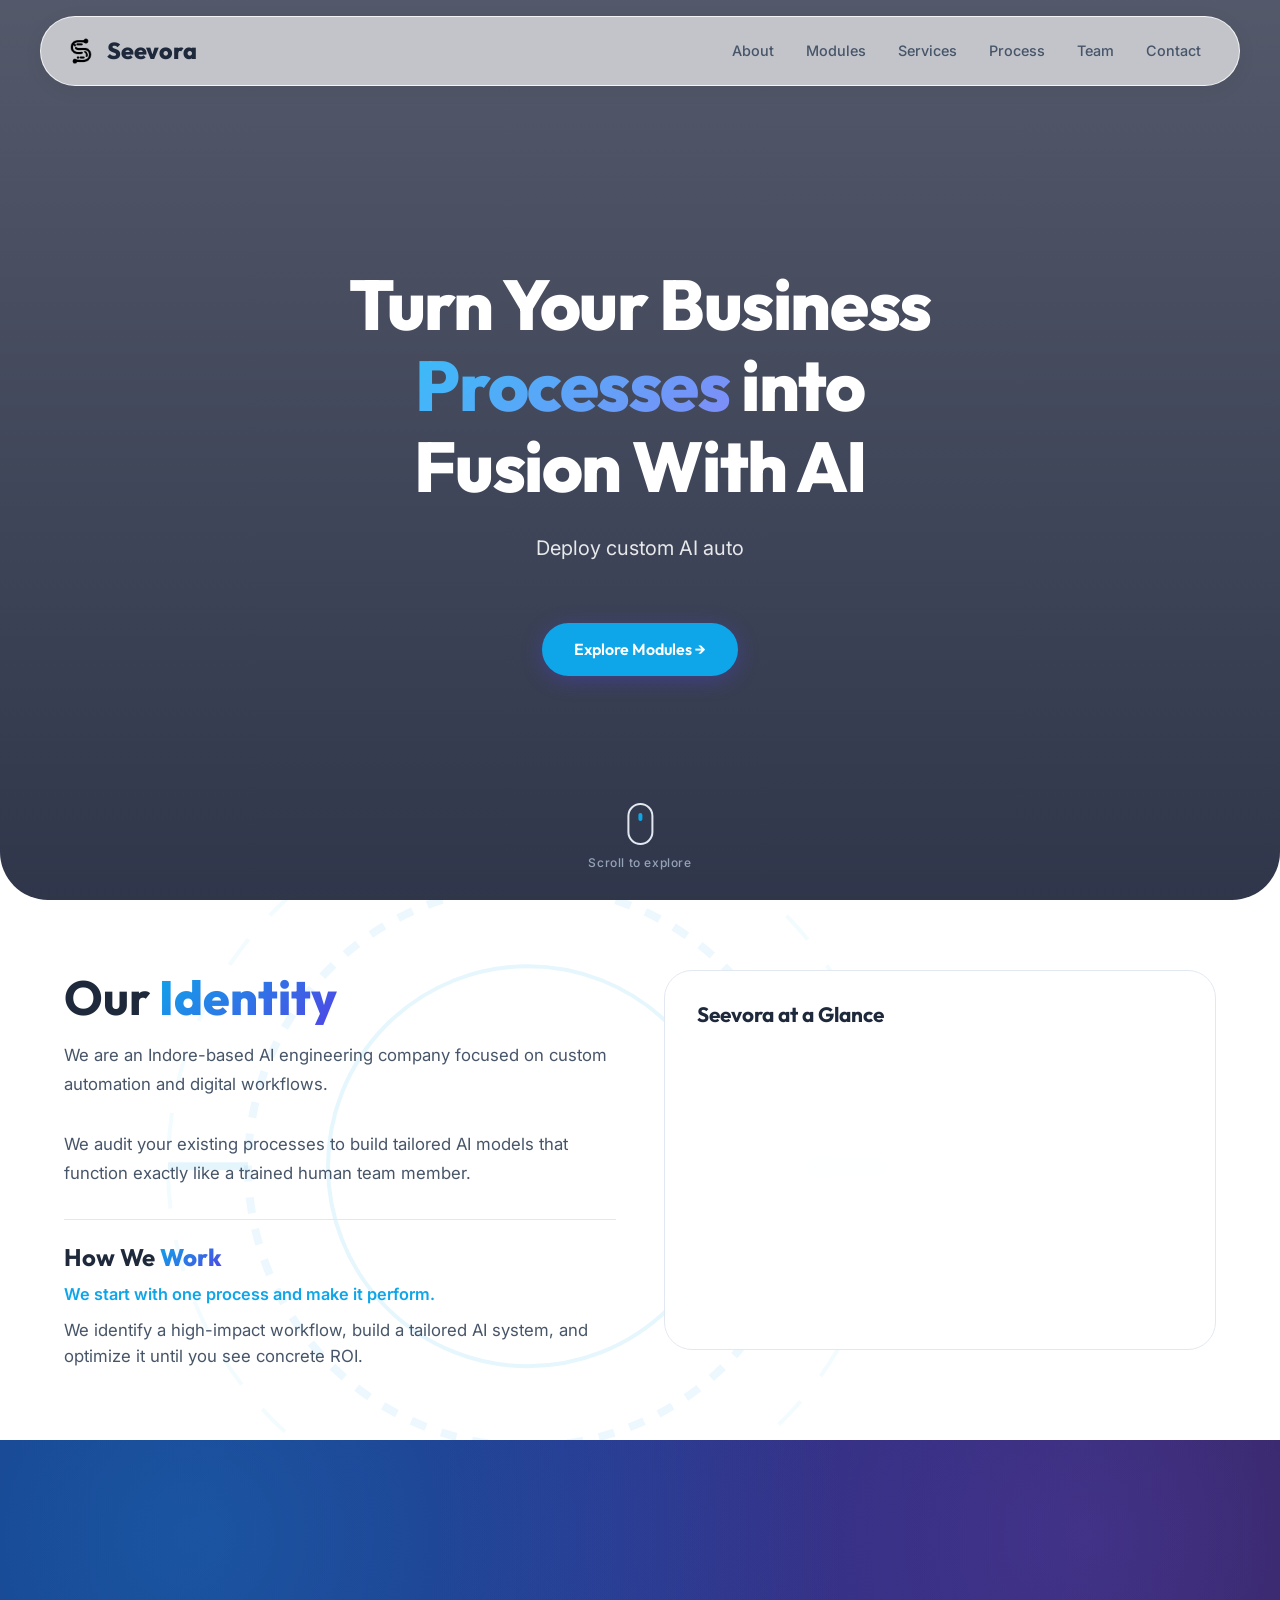
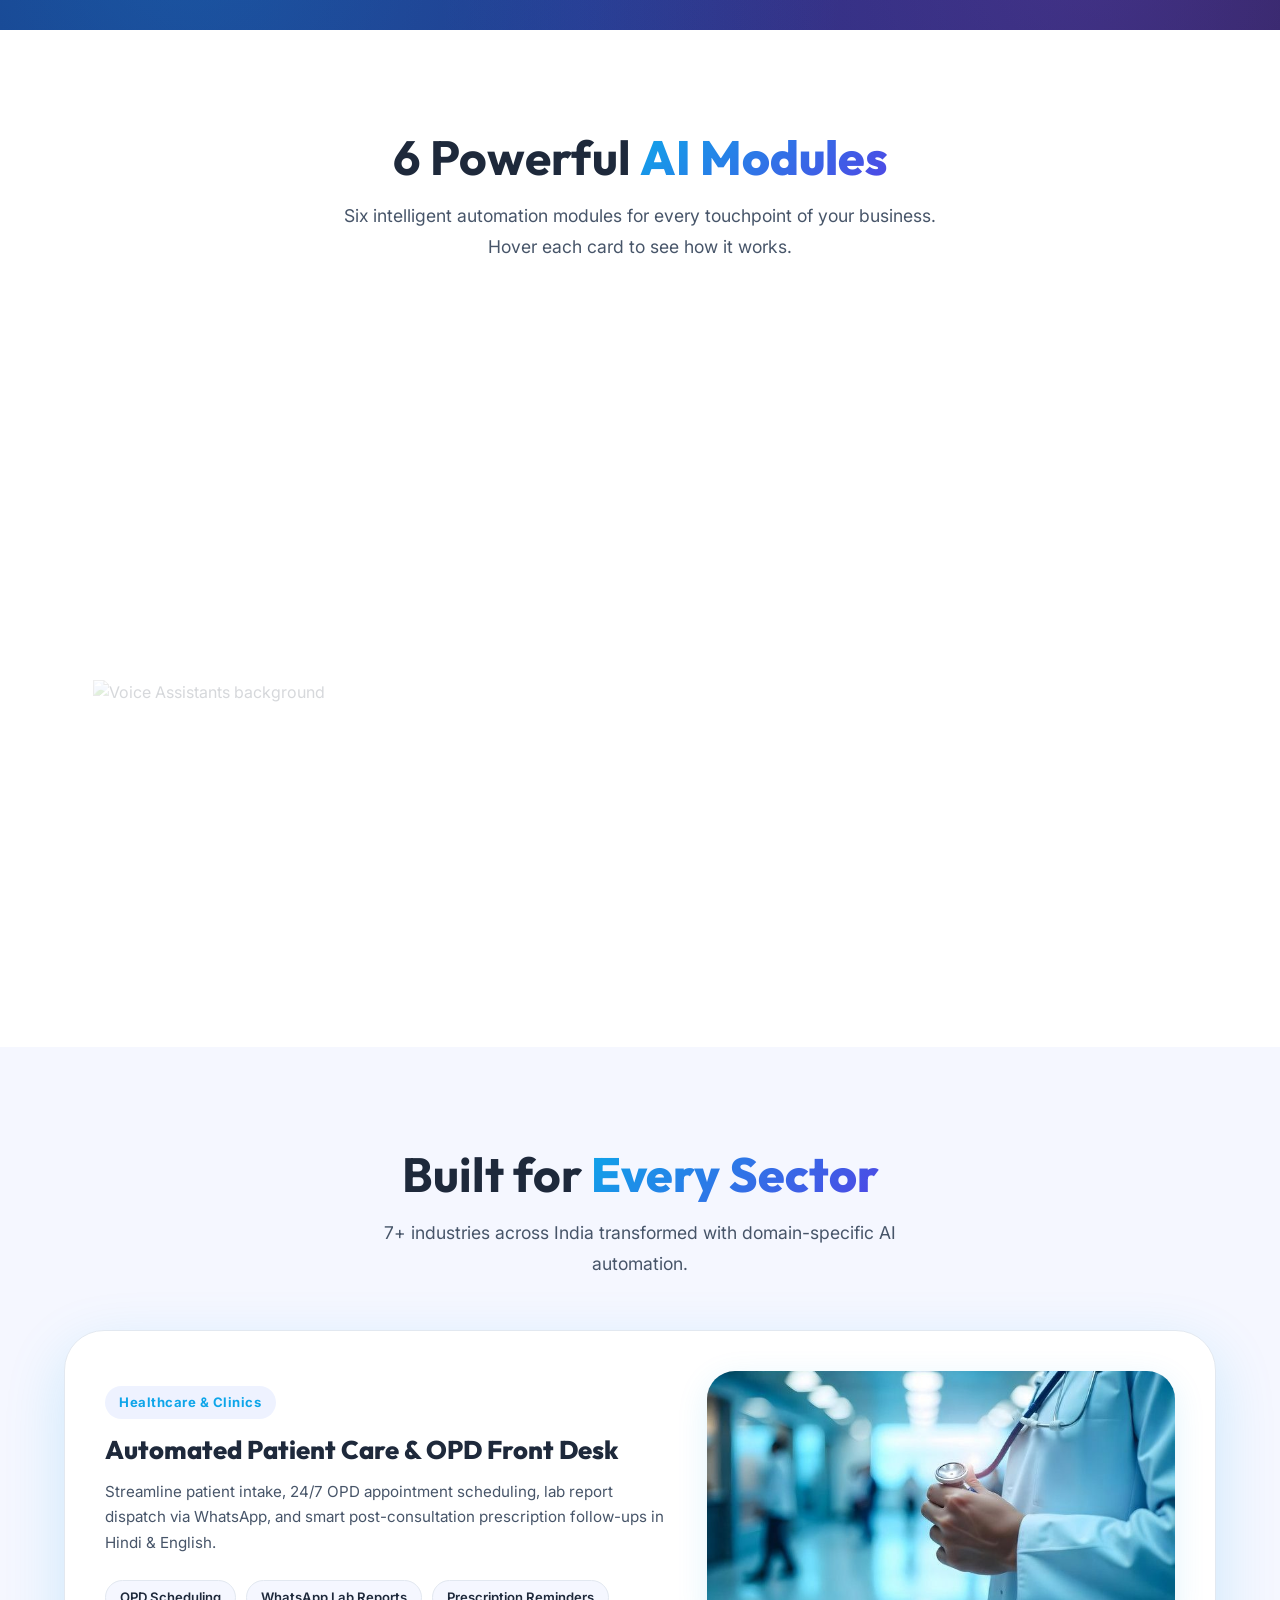
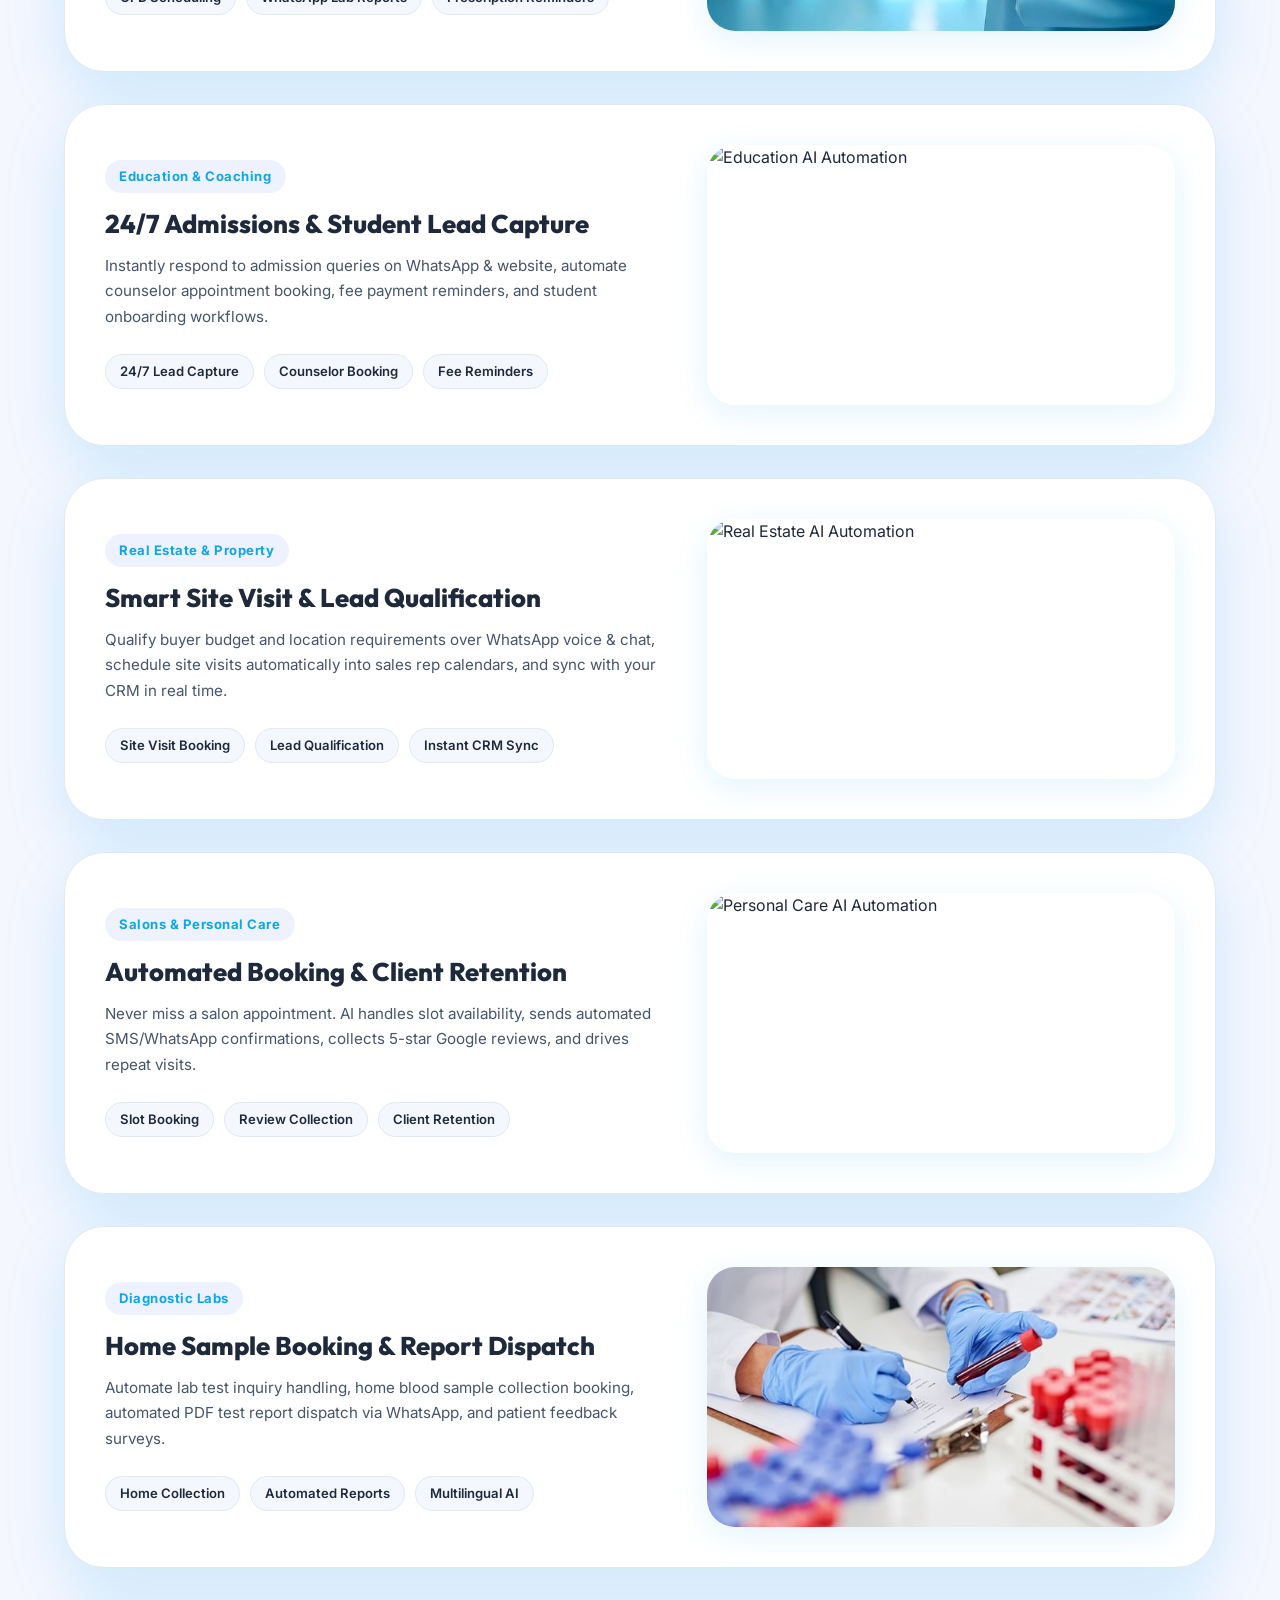
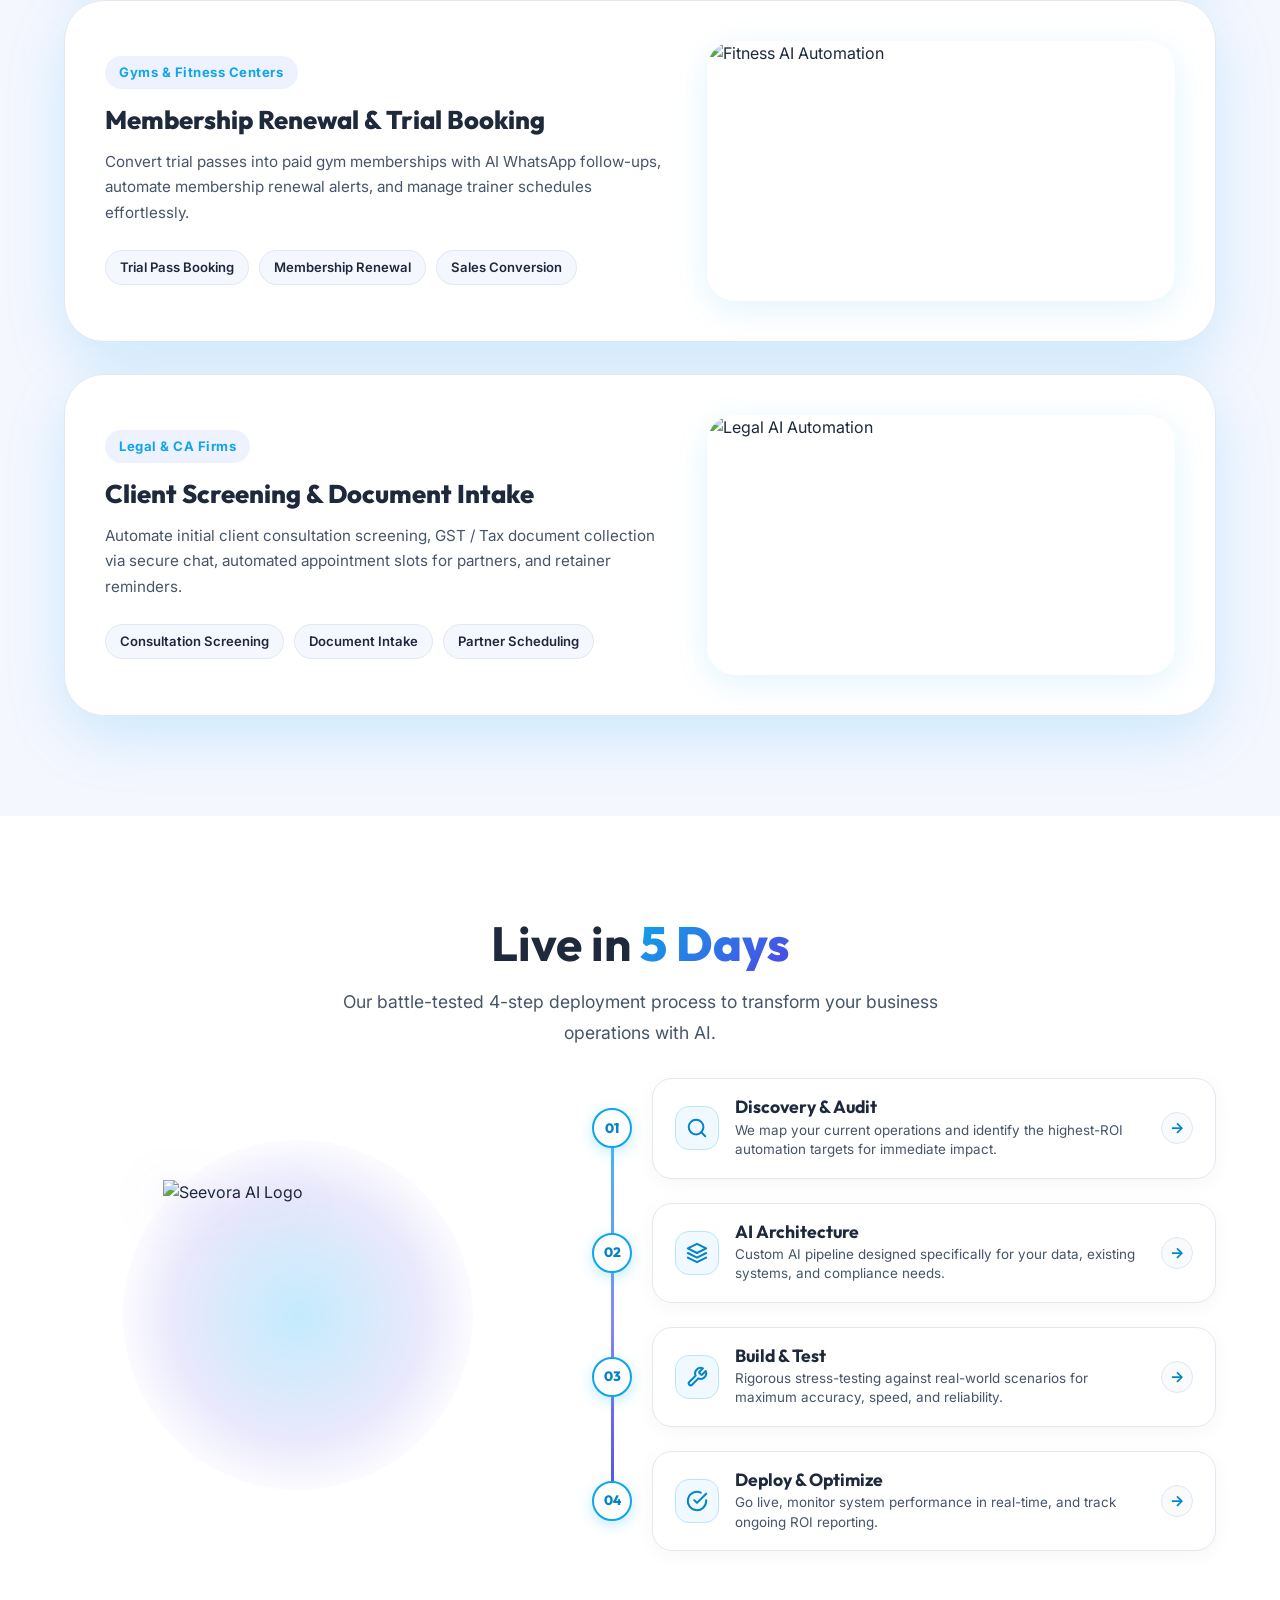
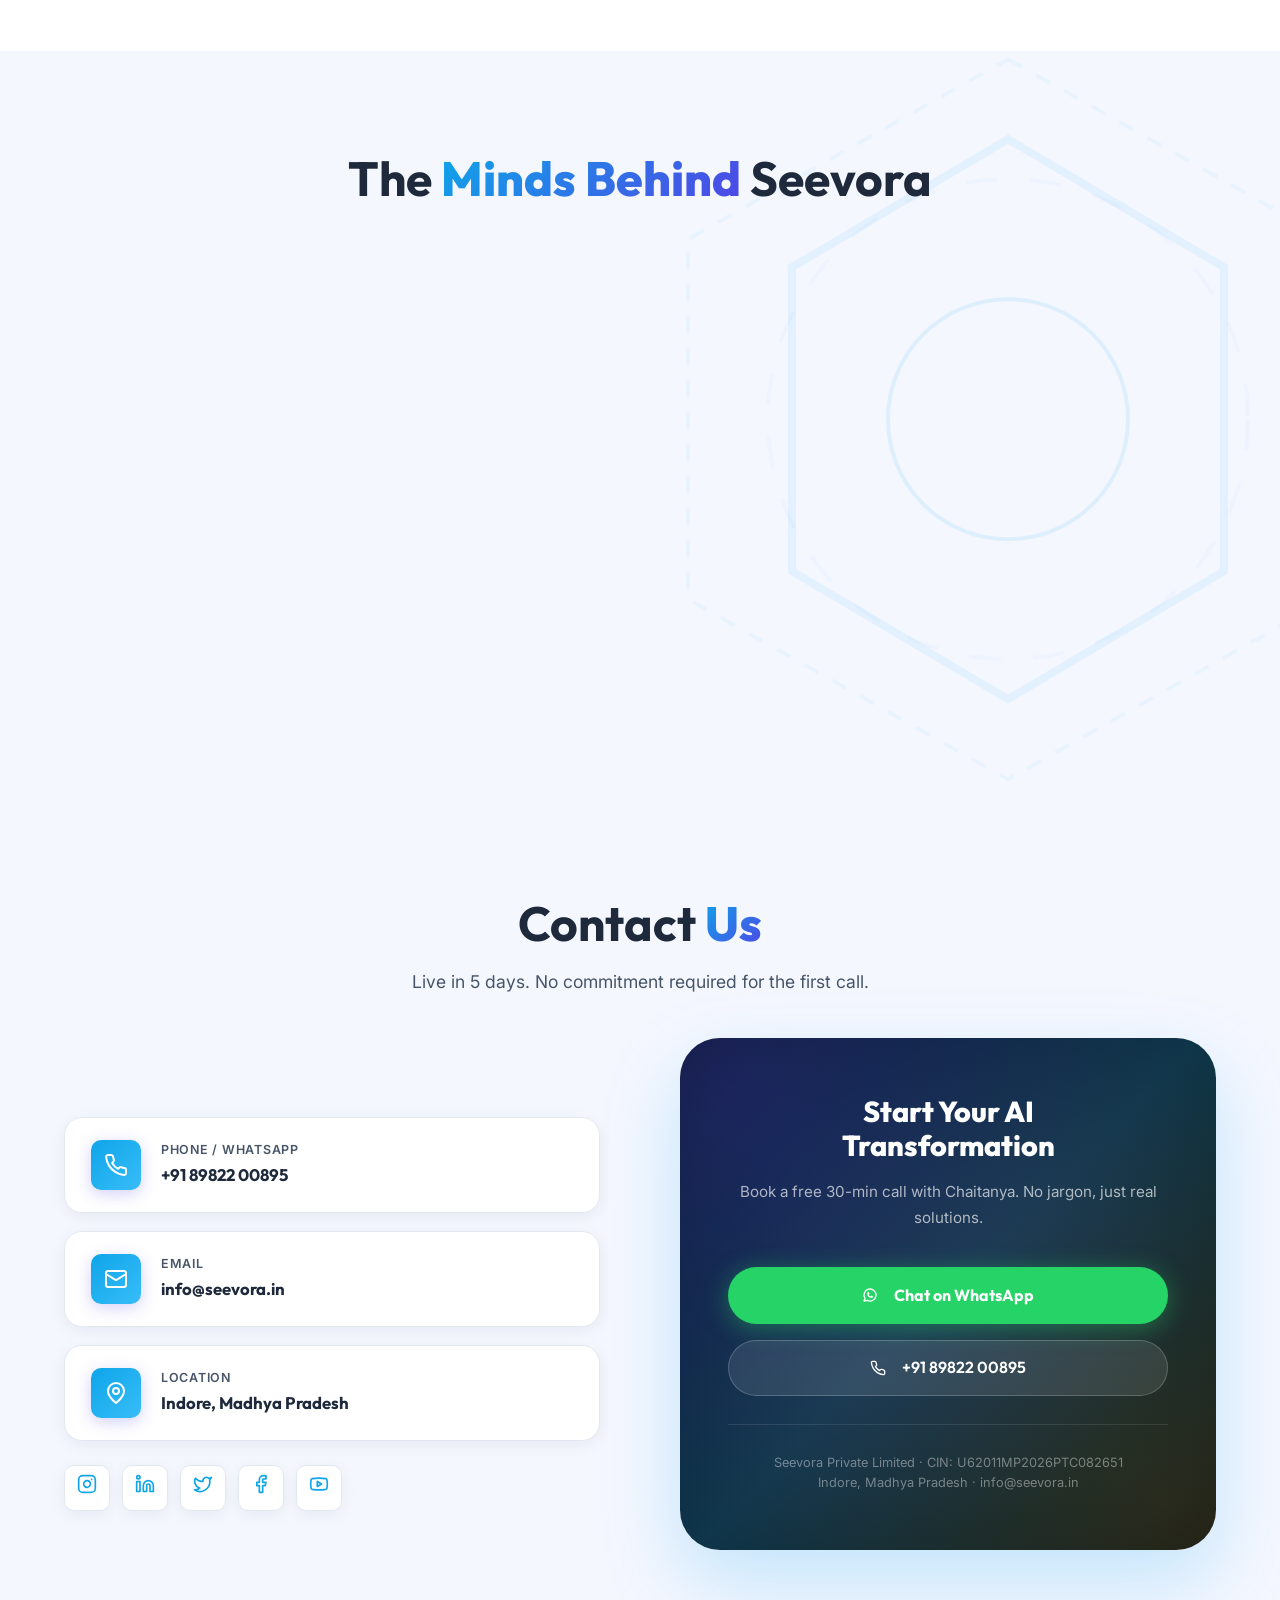
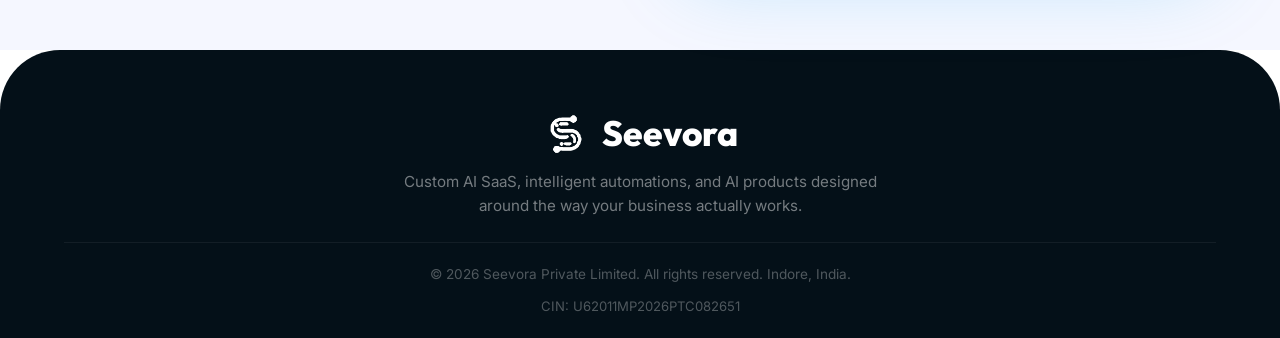
==== commit 7a3532aa: "Merge remote main updates while keeping custom Process, Services, and Modules sections" ====
--- a/index.html
+++ b/index.html
@@ -3,14 +3,14 @@
 <head>
   <meta charset="UTF-8"/>
   <meta name="viewport" content="width=device-width, initial-scale=1.0"/>
-  <title>Seevora — AI Automation for Indian Businesses</title>
+  <title>Seevora — Custom AI SaaS & Automation for Businesses</title>
   <meta name="description" content="Seevora — Custom AI automation, WhatsApp bots, voice agents & booking systems for Indian businesses. Deploy in 5 days."/>
   <link rel="preconnect" href="https://fonts.googleapis.com"/>
   <link rel="preconnect" href="https://fonts.gstatic.com" crossorigin/>
   <link href="https://fonts.googleapis.com/css2?family=Outfit:wght@300;400;500;600;700;800;900&family=Inter:wght@300;400;500;600;700&display=swap" rel="stylesheet"/>
   <link rel="stylesheet" href="style.css"/>
   <style>
-    /* ── Extra visual styles ── */
+    /* ── Local Custom Section Helpers ── */
     .section-img { width:100%; border-radius:var(--radius-lg); display:block; }
     .img-card {
       border-radius: var(--radius-lg);
@@ -22,7 +22,6 @@
     }
     .img-card svg { width:100%; height:auto; max-height:340px; }
 
-    /* Visual strip above industries */
     .industries-visual {
       display: grid;
       grid-template-columns: repeat(7,1fr);
@@ -41,11 +40,6 @@
     .ind-icon-big:hover { transform: translateY(-8px); box-shadow: var(--shadow-md); border-color: var(--primary-light); }
     .ind-icon-big span { font-size: .78rem; font-weight:600; color:var(--text-secondary); text-align:center; }
 
-    /* Compact why cards */
-    .why-grid { grid-template-columns: repeat(3,1fr); }
-    .why-card .wc-desc { font-size:.88rem; }
-
-    /* Process visual */
     .process-visual-row {
       display: grid;
       grid-template-columns: 1fr 1fr;
@@ -72,7 +66,6 @@
     .psl-title { font-family:'Outfit',sans-serif; font-weight:700; font-size:.95rem; margin-bottom:4px; }
     .psl-desc { font-size:.82rem; color:var(--text-secondary); }
 
-    /* Modules compact */
     .modules-wrap { display:grid; grid-template-columns:1fr 1fr; gap:48px; align-items:center; margin-top:50px; }
     .modules-list { display:flex; flex-direction:column; gap:14px; }
     .mod-item {
@@ -85,17 +78,6 @@
     .mod-emoji { font-size:1.5rem; width:44px; height:44px; display:flex; align-items:center; justify-content:center; background:var(--bg-alt); border-radius:10px; flex-shrink:0; }
     .mod-name { font-family:'Outfit',sans-serif; font-weight:700; font-size:.95rem; }
     .mod-sub  { font-size:.8rem; color:var(--text-muted); margin-top:2px; }
-
-    /* Contact compact */
-    .contact-grid { gap:48px; }
-
-    /* Team compact */
-    .team-grid { max-width: 820px; }
-    .tc-bio { display:none; }
-    .tc-body { padding: 22px 24px; }
-
-    /* Stat banner tighter */
-    .stats-banner { padding:60px 0; }
 
     @media(max-width:900px){
       .modules-wrap,.process-visual-row { grid-template-columns:1fr; }
@@ -127,8 +109,7 @@
   </div>
 </nav>
 
-  <!-- ── HERO ── -->
-  <section id="hero" class="hero-section">
+<section id="hero" class="hero-section">
     <video autoplay loop muted playsinline class="hero-video">
       <source src="3129576-uhd_3840_2160_30fps.mp4" type="video/mp4">
     </video>
@@ -150,8 +131,7 @@
     </div>
   </section>
 
-  <!-- ── ABOUT ── -->
-  <section id="about" class="section about-section" style="position: relative; overflow: hidden; padding: 70px 0;">
+<section id="about" class="section about-section" style="position: relative; overflow: hidden; padding: 70px 0;">
     <div class="about-bg-icon" style="position: absolute; top: 50%; left: 10%; transform: translateY(-50%); z-index: 0; pointer-events: none;">
       <svg width="800" height="800" viewBox="0 0 100 100" class="spin-icon">
         <circle cx="50" cy="50" r="45" stroke="var(--primary)" stroke-width="0.5" fill="none" opacity="0.05" stroke-dasharray="4 4"/>
@@ -194,7 +174,6 @@
     </div>
   </section>
 
-<!-- ── STATS ── -->
 <section class="stats-banner">
   <div class="container">
     <div class="stats-grid stagger-children">
@@ -209,7 +188,6 @@
   </div>
 </section>
 
-<!-- ── MODULES ── -->
 <section id="modules" class="section">
   <div class="container">
     <div class="text-center reveal">
@@ -218,7 +196,7 @@
     </div>
     <div class="modules-grid cascade-children">
 
-      <!-- Card 1: AI Receptionist -->
+      <!-- ── Card 1: AI Receptionist ── -->
       <div class="flip-card"><div class="flip-card-inner">
         <div class="flip-front">
           <div class="card-bg-img"><img src="./images/ai_receptionist.jpg" alt="AI Receptionist background" style="object-fit: cover; object-position: right top;"></div>
@@ -248,7 +226,7 @@
         </div>
       </div></div>
 
-      <!-- Card 2: Lead Intake Bot -->
+      <!-- ── Card 2: Lead Intake Bot ── -->
       <div class="flip-card"><div class="flip-card-inner">
         <div class="flip-front">
           <div class="card-bg-img"><img src="./images/lead_intake.jpg" alt="Lead Intake Bot background"></div>
@@ -281,7 +259,7 @@
         </div>
       </div></div>
 
-      <!-- Card 3: Auto Scheduler -->
+      <!-- ── Card 3: Auto Scheduler ── -->
       <div class="flip-card"><div class="flip-card-inner">
         <div class="flip-front">
           <div class="card-bg-img"><img src="./images/auto_scheduler.jpg" alt="Auto Scheduler background"></div>
@@ -321,7 +299,7 @@
         </div>
       </div></div>
 
-      <!-- Card 4: Voice Assistants -->
+      <!-- ── Card 4: Voice Assistants ── -->
       <div class="flip-card"><div class="flip-card-inner">
         <div class="flip-front">
           <div class="card-bg-img"><img src="./images/voice_assistant.jpg" alt="Voice Assistants background"></div>
@@ -353,7 +331,7 @@
         </div>
       </div></div>
 
-      <!-- Card 5: CRM Syncing -->
+      <!-- ── Card 5: CRM Syncing ── -->
       <div class="flip-card"><div class="flip-card-inner">
         <div class="flip-front">
           <div class="card-bg-img"><img src="./images/crm_sync.jpg" alt="CRM Syncing background"></div>
@@ -388,7 +366,7 @@
         </div>
       </div></div>
 
-      <!-- Card 6: Reputation Builder -->
+      <!-- ── Card 6: Reputation Builder ── -->
       <div class="flip-card"><div class="flip-card-inner">
         <div class="flip-front">
           <div class="card-bg-img"><img src="./images/reputation.jpg" alt="Reputation Builder background"></div>
@@ -421,7 +399,6 @@
   </div>
 </section>
 
-<!-- ── INDUSTRIES / SECTORS ── -->
 <section id="industries" class="section section-alt sticky-stack-section">
   <div class="container">
     <div class="text-center reveal mb-5">
@@ -567,7 +544,6 @@
   </div>
 </section>
 
-<!-- ── PROCESS SECTION (Timeline + 360 Rotating Logo) ── -->
 <section id="process" class="section process-redesign-section">
   <div class="container">
     <div class="text-center reveal mb-5">
@@ -654,8 +630,7 @@
   </div>
 </section>
 
-<!-- ── TEAM ── -->
-  <section id="team" class="section team-section" style="position: relative; overflow: hidden;">
+<section id="team" class="section team-section" style="position: relative; overflow: hidden;">
     <div class="team-bg-icon" style="position: absolute; top: 50%; right: -10%; transform: translateY(-50%); z-index: 0; pointer-events: none;">
       <svg width="800" height="800" viewBox="0 0 100 100" class="spin-icon">
         <polygon points="50,5 90,27.5 90,72.5 50,95 10,72.5 10,27.5" stroke="var(--primary)" stroke-width="0.5" fill="none" opacity="0.05" stroke-dasharray="2 2" />
@@ -682,7 +657,6 @@
   </div>
 </section>
 
-<!-- ── CONTACT ── -->
 <section id="contact" class="section contact-section">
   <div class="container">
           <div style="text-align: center; margin-bottom: 40px;" class="reveal-up">
@@ -741,7 +715,7 @@
   </div>
 </section>
 
-  <!-- ── FOOTER ── -->
+<!-- ── FOOTER ── -->
   <footer class="footer">
     <div class="container">
       <div style="display: flex; flex-direction: column; align-items: center; text-align: center; max-width: 500px; margin: 0 auto 24px auto;">
@@ -762,42 +736,87 @@
 
 <script>
 /* 1. NAVBAR */
-const navbar=document.getElementById('navbar');
-const navToggle=document.getElementById('navToggle');
-window.addEventListener('scroll',()=>{
-  navbar.classList.toggle('scrolled',window.scrollY>30);
-  const secs=document.querySelectorAll('section[id]');let cur='';
-  secs.forEach(s=>{if(window.scrollY>=s.offsetTop-120)cur=s.id;});
-  document.querySelectorAll('.nav-link').forEach(l=>{l.classList.remove('active');if(l.getAttribute('href')==='#'+cur)l.classList.add('active');});
+const navbar = document.getElementById('navbar');
+const navToggle = document.getElementById('navToggle');
+window.addEventListener('scroll', () => {
+  if (window.scrollY > 30) navbar.classList.add('scrolled');
+  else navbar.classList.remove('scrolled');
 });
-navToggle.addEventListener('click',()=>navbar.classList.toggle('menu-open'));
-
-/* 2. CANVAS */
-
-/* 3. TYPEWRITER */
-const tw=document.getElementById('typewriterText');
-const txt="Seevora helps businesses automate their operations, accelerate sales, and scale effortlessly — all powered by intelligent AI.";
-let ci=0;const cur=document.createElement('span');cur.className='typewriter-cursor';tw.appendChild(cur);
-function type(){if(ci<txt.length){tw.insertBefore(document.createTextNode(txt[ci]),cur);ci++;setTimeout(type,ci===1?900:30);}}
-setTimeout(type,1200);
-
-/* 4. REVEAL */
-const ro=new IntersectionObserver(e=>{e.forEach(x=>{if(x.isIntersecting){x.target.classList.add('visible');ro.unobserve(x.target);}});},{threshold:.1,rootMargin:'0px 0px -40px 0px'});
-document.querySelectorAll('.reveal,.reveal-left,.reveal-right,.reveal-scale,.stagger-children,.cascade-children').forEach(el=>ro.observe(el));
-
-/* 5. COUNTER */
-function animCount(el){const t=parseInt(el.dataset.target),suf=el.dataset.suffix||'',dur=1800,s=performance.now();(function step(now){const p=Math.min((now-s)/dur,1),e=1-Math.pow(1-p,3);el.textContent=Math.round(e*t)+suf;if(p<1)requestAnimationFrame(step);})(s);}
-new IntersectionObserver(e=>{e.forEach(x=>{if(x.isIntersecting)x.target.querySelectorAll('[data-target]').forEach(animCount);});},{threshold:.3}).observe(document.querySelector('.stats-banner'));
-
-/* 6. 3D TILT */
-document.querySelectorAll('.tilt-card').forEach(c=>{c.addEventListener('mousemove',e=>{const r=c.getBoundingClientRect(),dx=(e.clientX-r.left-r.width/2)/(r.width/2),dy=(e.clientY-r.top-r.height/2)/(r.height/2);c.style.transform=`perspective(800px) rotateY(${dx*10}deg) rotateX(${-dy*10}deg) translateZ(10px)`;});c.addEventListener('mouseleave',()=>{c.style.transform='perspective(800px) rotateY(0) rotateX(0) translateZ(0)';});});
-
-/* 7. SMOOTH SCROLL */
-document.querySelectorAll('a[href^="#"]').forEach(a=>{a.addEventListener('click',e=>{const t=document.querySelector(a.getAttribute('href'));if(t){e.preventDefault();t.scrollIntoView({behavior:'smooth'});navbar.classList.remove('menu-open');}});});
-
-/* 8. RIPPLE */
-document.querySelectorAll('.btn-primary,.cr-whatsapp').forEach(btn=>{btn.addEventListener('click',function(e){const rp=document.createElement('span'),r=this.getBoundingClientRect(),sz=Math.max(r.width,r.height)*1.5;rp.style.cssText=`position:absolute;width:${sz}px;height:${sz}px;left:${e.clientX-r.left-sz/2}px;top:${e.clientY-r.top-sz/2}px;background:rgba(255,255,255,.28);border-radius:50%;transform:scale(0);animation:rpl .6s linear;pointer-events:none;`;this.style.overflow='hidden';this.style.position='relative';this.appendChild(rp);setTimeout(()=>rp.remove(),700);});});
-const rs=document.createElement('style');rs.textContent='@keyframes rpl{to{transform:scale(1);opacity:0;}}';document.head.appendChild(rs);
+navToggle.addEventListener('click', () => navbar.classList.toggle('menu-open'));
+
+/* 2. TYPEWRITER */
+const tw = document.getElementById('typewriterText');
+if (tw) {
+  const txt = "Deploy custom AI automation in 5 days. 24/7 AI receptionist, WhatsApp bots & booking systems — built for India.";
+  let ci = 0;
+  const cur = document.createElement('span');
+  cur.className = 'typewriter-cursor';
+  tw.appendChild(cur);
+  function type() {
+    if (ci < txt.length) {
+      tw.insertBefore(document.createTextNode(txt[ci]), cur);
+      ci++;
+      setTimeout(type, ci === 1 ? 900 : 30);
+    }
+  }
+  setTimeout(type, 1000);
+}
+
+/* 3. INTERSECTION OBSERVER */
+const ro = new IntersectionObserver((entries) => {
+  entries.forEach(x => {
+    if (x.isIntersecting) {
+      x.target.classList.add('visible');
+      ro.unobserve(x.target);
+    }
+  });
+}, { threshold: 0.1, rootMargin: '0px 0px -40px 0px' });
+
+document.querySelectorAll('.reveal, .reveal-left, .reveal-right, .cascade-children').forEach(el => ro.observe(el));
+
+/* 4. STATS COUNTER ANIMATION */
+function animCount(el) {
+  const target = parseFloat(el.getAttribute('data-target'));
+  const isPercent = el.innerText.includes('%');
+  const suffix = isPercent ? '%' : '+';
+  let start = 0;
+  const dur = 1800;
+  const step = 16;
+  const inc = target / (dur / step);
+  const timer = setInterval(() => {
+    start += inc;
+    if (start >= target) {
+      el.innerText = target + suffix;
+      clearInterval(timer);
+    } else {
+      el.innerText = Math.floor(start) + suffix;
+    }
+  }, step);
+}
+
+const statsBanner = document.querySelector('.stats-banner');
+if (statsBanner) {
+  new IntersectionObserver((entries) => {
+    entries.forEach(x => {
+      if (x.isIntersecting) {
+        x.target.querySelectorAll('[data-target]').forEach(animCount);
+      }
+    });
+  }, { threshold: 0.3 }).observe(statsBanner);
+}
+
+/* 5. ACTIVE NAV HIGHLIGHT */
+const secs = document.querySelectorAll('section[id]');
+window.addEventListener('scroll', () => {
+  let cur = '';
+  secs.forEach(s => {
+    if (window.scrollY >= s.offsetTop - 120) cur = s.id;
+  });
+  document.querySelectorAll('.nav-link').forEach(a => {
+    a.classList.remove('active');
+    if (a.getAttribute('href') === '#' + cur) a.classList.add('active');
+  });
+});
 </script>
 </body>
-</html>
+</html>
--- a/style.css
+++ b/style.css
@@ -2861,4 +2861,199 @@
     .footer-bottom {
       font-size: 0.8rem;
     }
-  }+  }
+
+/* ==========================================================================
+   MINE: CUSTOM PROCESS, SERVICES AND MODULES STYLES
+   ========================================================================== */
+/* ── Process Redesign Section ── */
+.process-timeline-layout {
+  display: grid;
+  grid-template-columns: 0.85fr 1.15fr;
+  gap: 50px;
+  align-items: center;
+  margin-top: 30px;
+}
+
+@media (max-width: 992px) {
+  .process-timeline-layout {
+    grid-template-columns: 1fr;
+    gap: 40px;
+  }
+}
+
+/* ── Rotating Logo Left Column ── */
+.process-logo-col {
+  display: flex;
+  justify-content: center;
+  align-items: center;
+  perspective: 1000px;
+  padding: 30px 20px;
+}
+
+.logo-rotate-stage {
+  position: relative;
+  width: 310px;
+  height: 310px;
+  display: flex;
+  align-items: center;
+  justify-content: center;
+}
+
+.logo-glow-ring {
+  position: absolute;
+  inset: -20px;
+  border-radius: 50%;
+  background: radial-gradient(circle, rgba(56, 189, 248, 0.3) 0%, rgba(79, 70, 229, 0.12) 50%, rgba(255, 255, 255, 0) 75%);
+  animation: pulseGlow 4s ease-in-out infinite alternate;
+}
+
+@keyframes pulseGlow {
+  0% { transform: scale(0.92); opacity: 0.5; }
+  100% { transform: scale(1.08); opacity: 0.9; }
+}
+
+.rotating-logo-img {
+  width: 270px;
+  height: 270px;
+  object-fit: contain;
+  mix-blend-mode: multiply; /* Removes white background cleanly */
+  animation: spin360Y 10s linear infinite;
+  transform-style: preserve-3d;
+}
+
+@keyframes spin360Y {
+  0% { transform: rotateY(0deg); }
+  100% { transform: rotateY(360deg); }
+}
+
+/* ── Right Timeline & Step Cards ── */
+.process-steps-timeline {
+  position: relative;
+  display: flex;
+  flex-direction: column;
+  gap: 24px;
+  padding-left: 10px;
+}
+
+.timeline-step-row.reveal-right:nth-of-type(1) { transition-delay: 0.05s; }
+.timeline-step-row.reveal-right:nth-of-type(2) { transition-delay: 0.20s; }
+.timeline-step-row.reveal-right:nth-of-type(3) { transition-delay: 0.35s; }
+.timeline-step-row.reveal-right:nth-of-type(4) { transition-delay: 0.50s; }
+
+.timeline-line {
+  position: absolute;
+  left: 29px;
+  top: 30px;
+  bottom: 30px;
+  width: 2.5px;
+  background: linear-gradient(to bottom, #38BDF8, #818CF8, #4F46E5);
+  border-radius: 2px;
+  z-index: 1;
+}
+
+.timeline-step-row {
+  display: flex;
+  align-items: center;
+  gap: 20px;
+  position: relative;
+  z-index: 2;
+}
+
+.timeline-node {
+  width: 40px;
+  height: 40px;
+  border-radius: 50%;
+  background: white;
+  border: 2px.5px solid #0284C7;
+  color: #0284C7;
+  font-size: 0.85rem;
+  font-weight: 800;
+  display: flex;
+  align-items: center;
+  justify-content: center;
+  box-shadow: 0 4px 14px rgba(56, 189, 248, 0.3);
+  flex-shrink: 0;
+}
+
+.timeline-card {
+  flex: 1;
+  background: white;
+  border: 1px solid var(--border);
+  border-radius: 20px;
+  padding: 18px 22px;
+  display: flex;
+  align-items: center;
+  gap: 16px;
+  box-shadow: 0 4px 20px rgba(0, 0, 0, 0.04);
+  transition: transform 0.3s ease, box-shadow 0.3s ease, border-color 0.3s ease;
+}
+
+.timeline-card:hover {
+  transform: translateX(6px);
+  border-color: rgba(2, 132, 199, 0.4);
+  box-shadow: 0 8px 28px rgba(2, 132, 199, 0.12);
+}
+
+.tc-icon-badge {
+  width: 44px;
+  height: 44px;
+  border-radius: 14px;
+  background: #F0F9FF;
+  border: 1px solid #BAE6FD;
+  display: flex;
+  align-items: center;
+  justify-content: center;
+  flex-shrink: 0;
+}
+
+.tc-text {
+  flex: 1;
+}
+
+.tc-title {
+  font-family: 'Outfit', sans-serif;
+  font-size: 1.1rem;
+  font-weight: 700;
+  color: var(--text);
+  margin-bottom: 3px;
+}
+
+.tc-desc {
+  font-size: 0.84rem;
+  color: var(--text-secondary);
+  line-height: 1.45;
+}
+
+.tc-arrow {
+  width: 32px;
+  height: 32px;
+  border-radius: 50%;
+  background: #F8FAFC;
+  border: 1px solid var(--border);
+  color: #0284C7;
+  font-size: 0.95rem;
+  font-weight: 700;
+  display: flex;
+  align-items: center;
+  justify-content: center;
+  flex-shrink: 0;
+  transition: transform 0.3s ease, background 0.3s ease, color 0.3s ease;
+}
+
+.timeline-card:hover .tc-arrow {
+  transform: translateX(4px);
+  background: #0284C7;
+  color: white;
+  border-color: #0284C7;
+}
+
+@media (max-width: 480px) {
+  .hero-title { font-size: 2rem; }
+  .hero-ctas { flex-direction: column; align-items: flex-start; }
+  .industries-grid { grid-template-columns: 1fr; }
+  .stats-grid { grid-template-columns: 1fr; }
+  .about-stats-grid { grid-template-columns: 1fr 1fr; }
+  .contact-right { padding: 36px 28px; }
+  .footer-bottom { flex-direction: column; text-align: center; }
+}
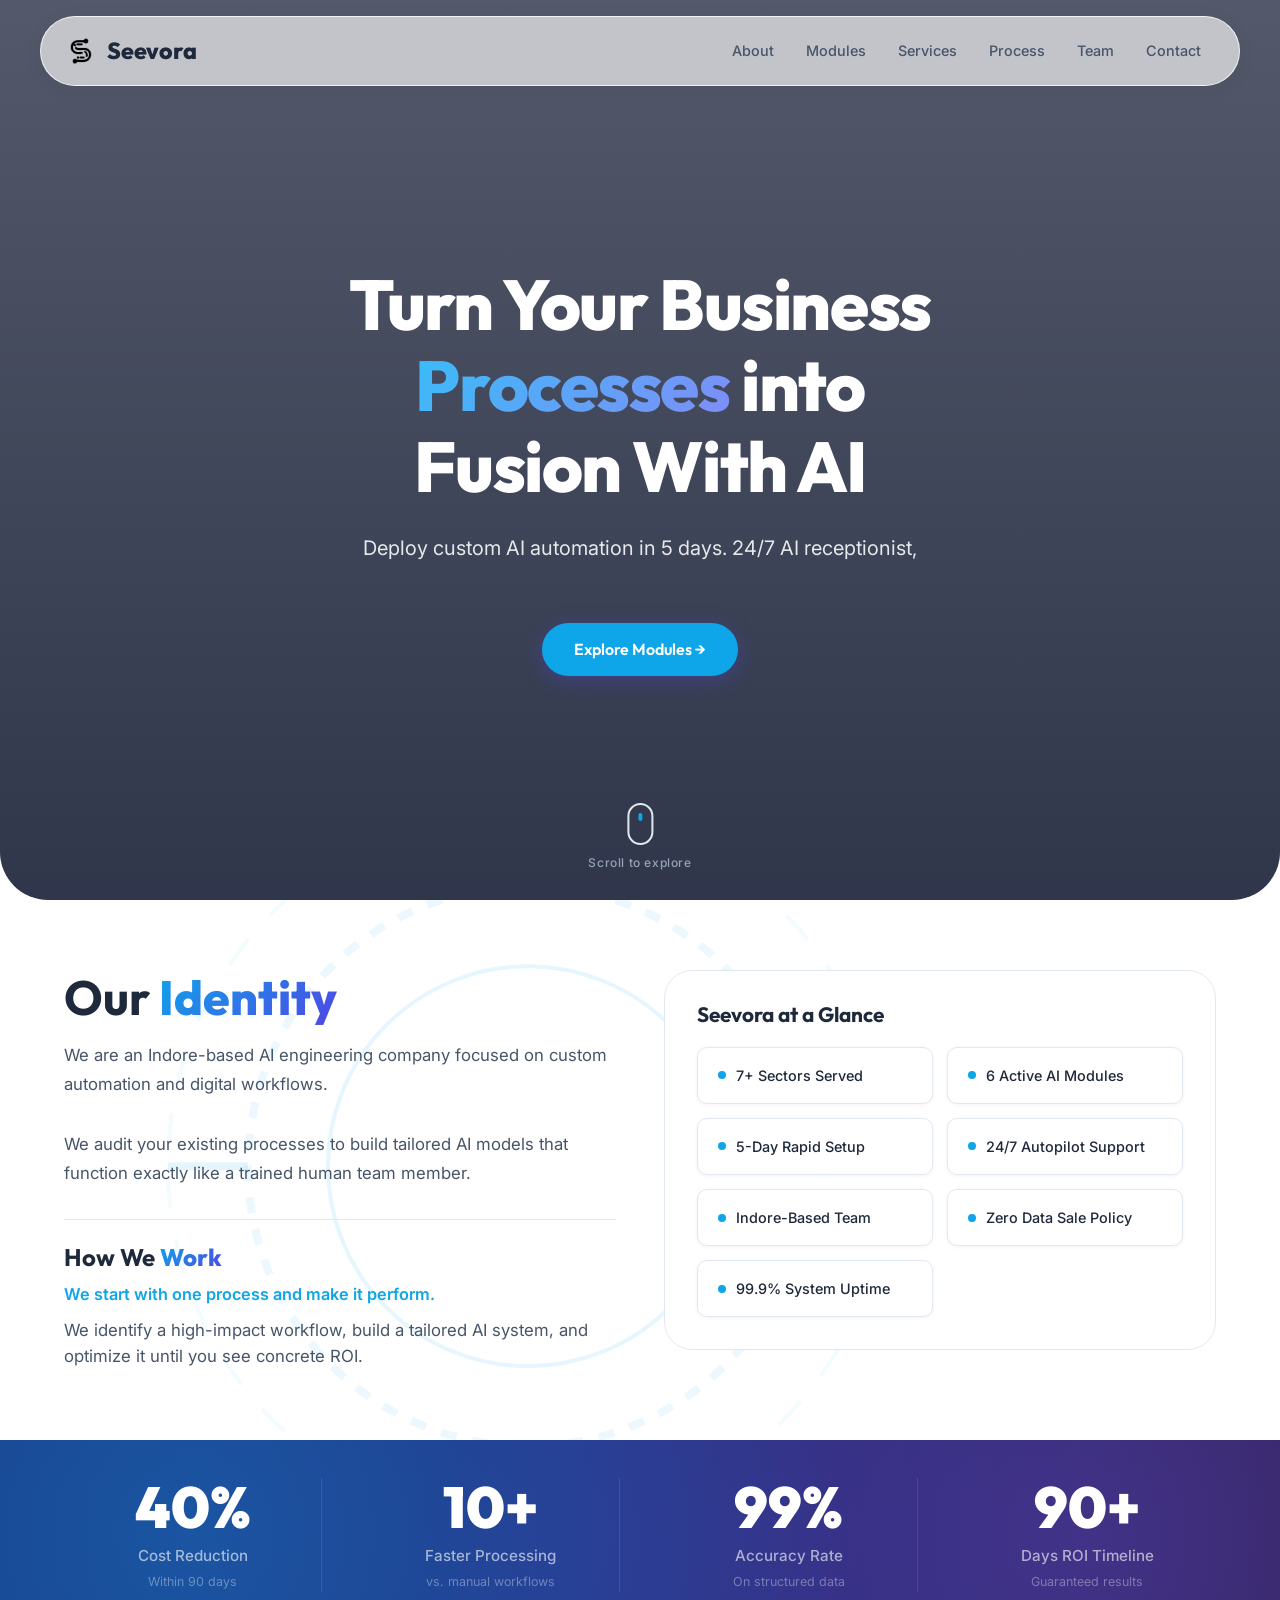
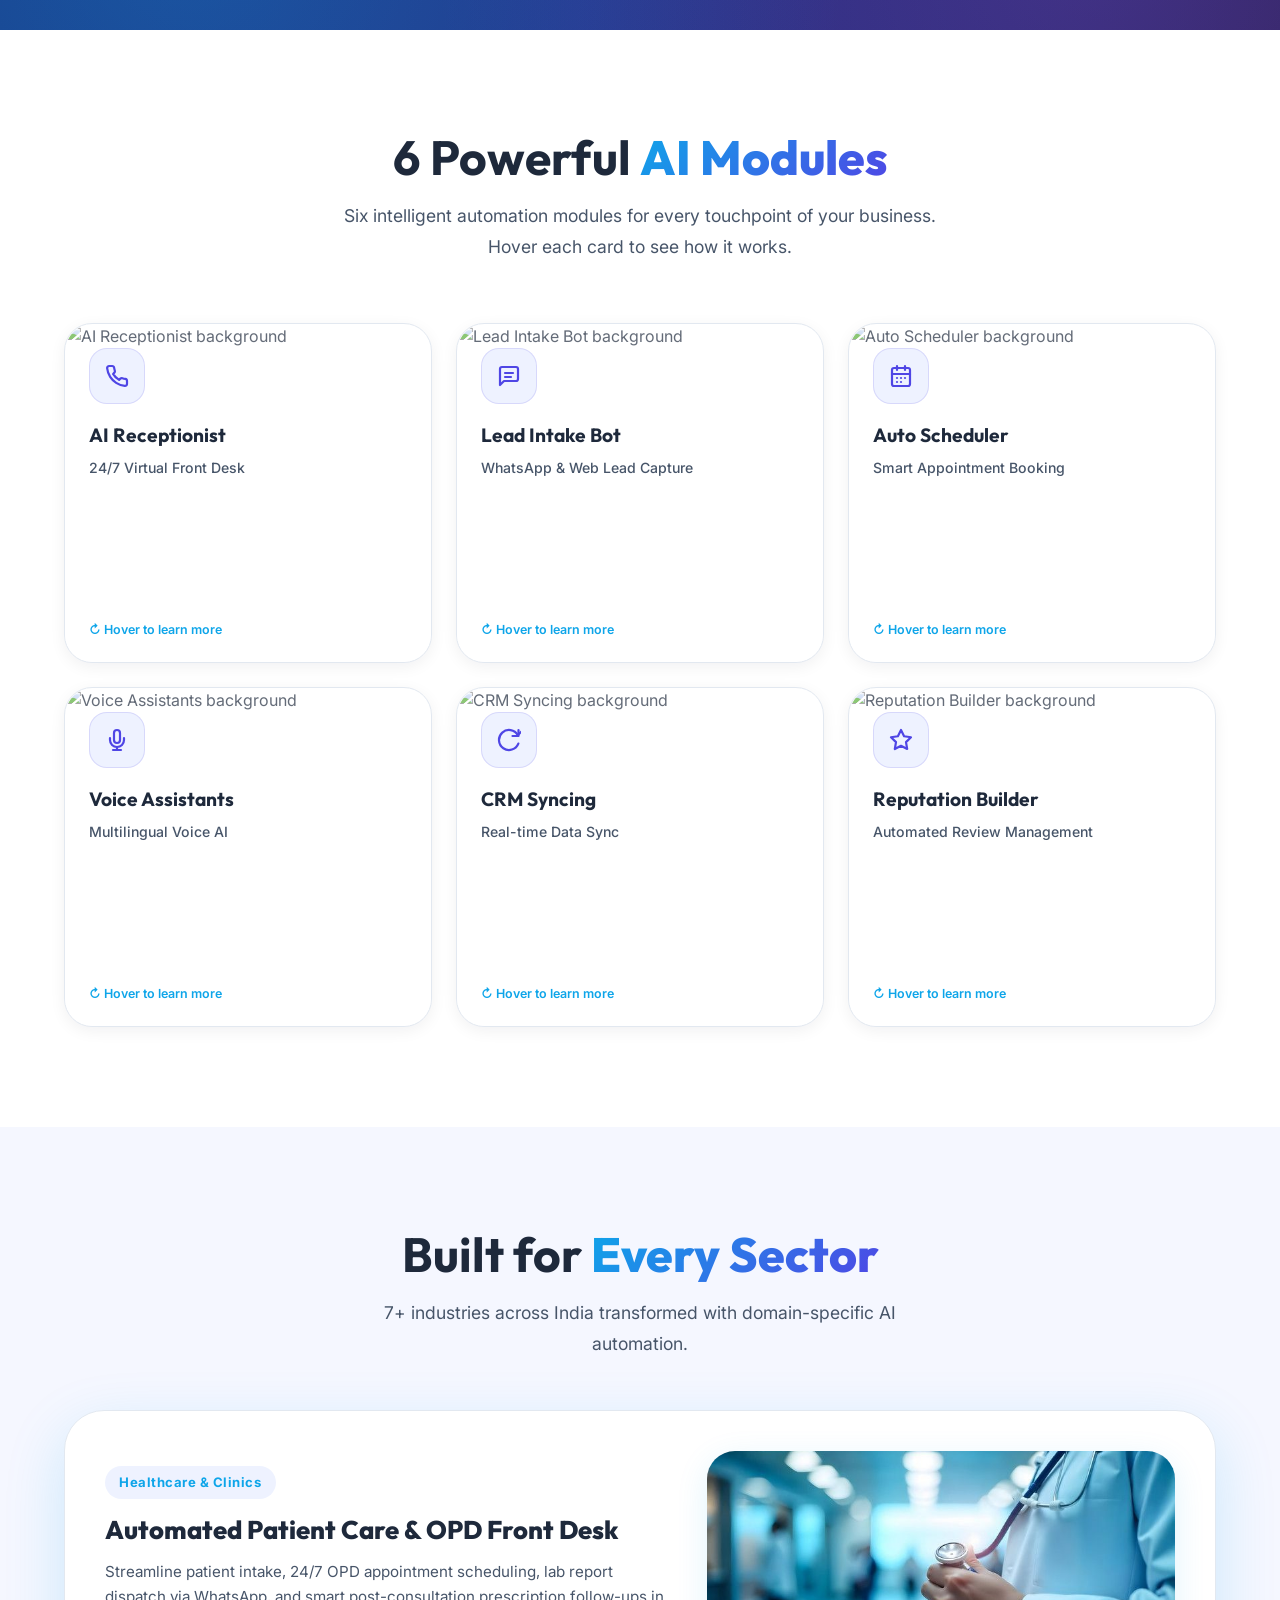
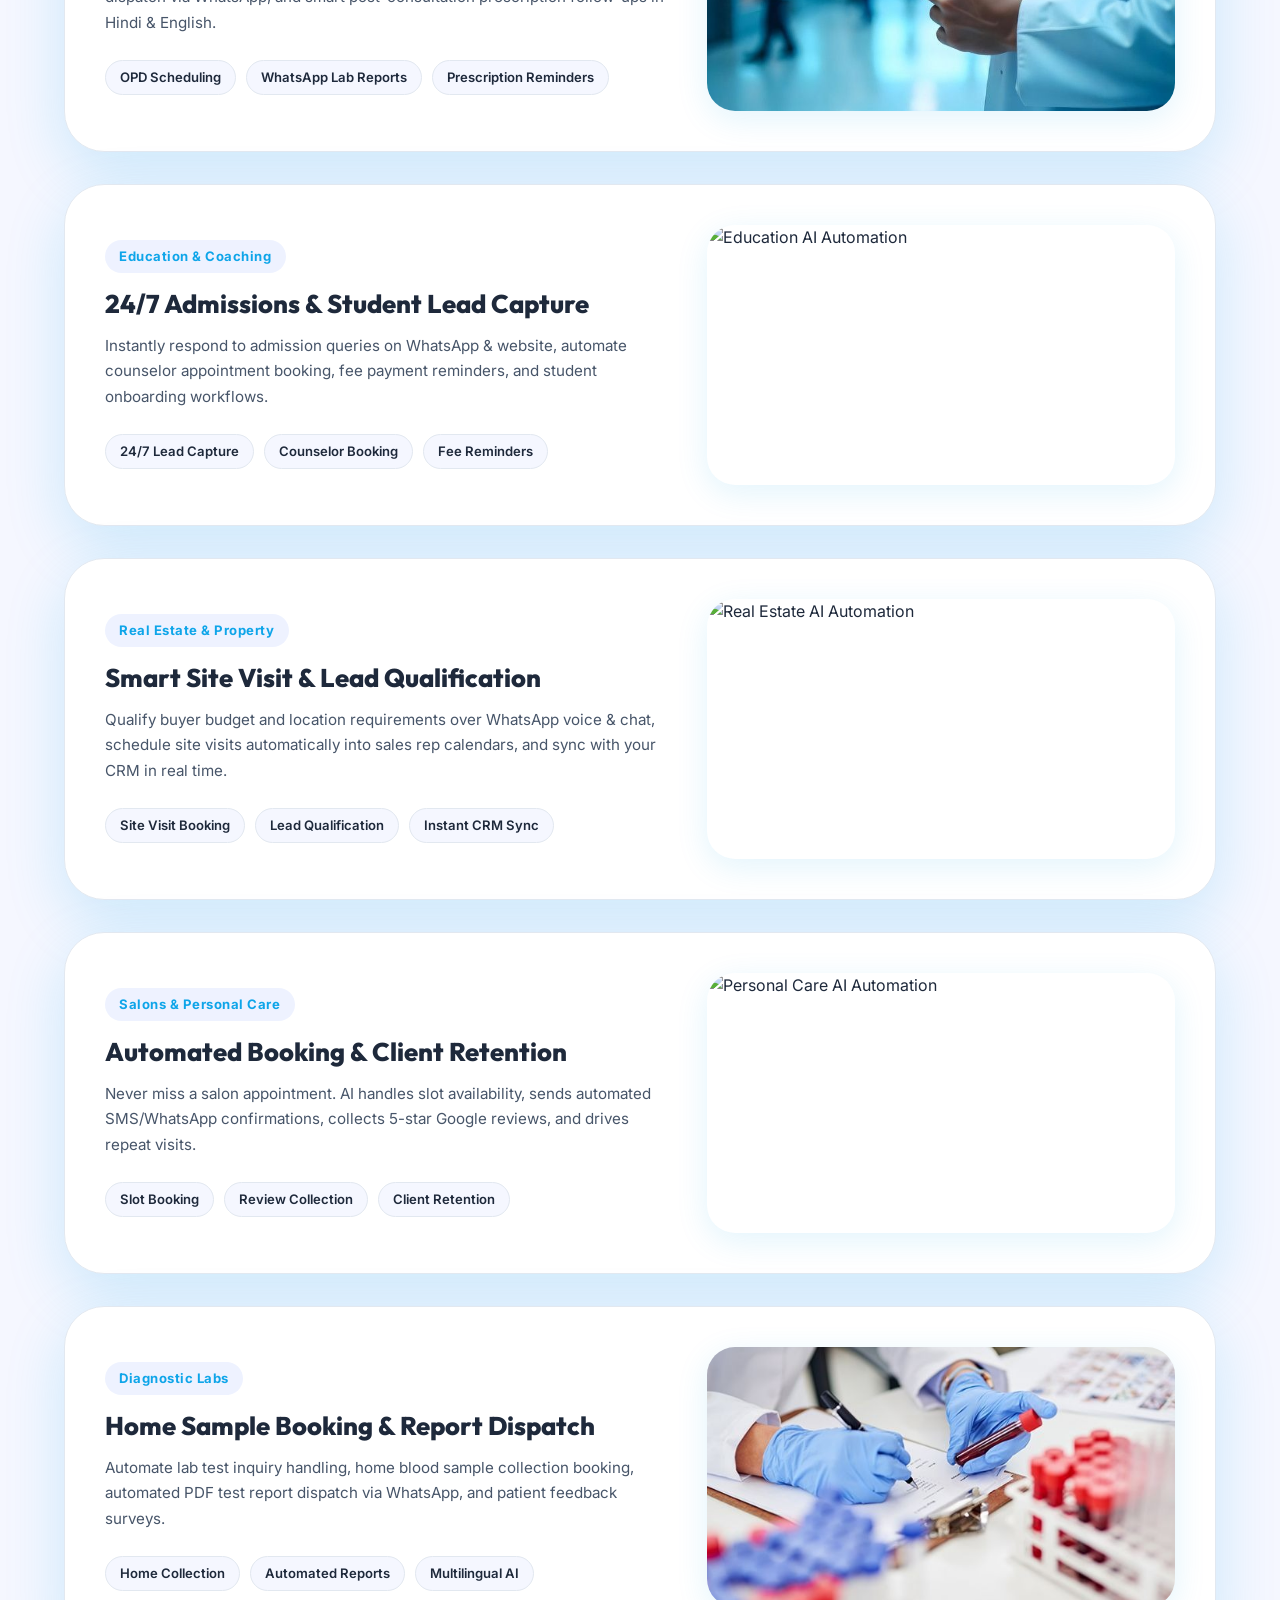
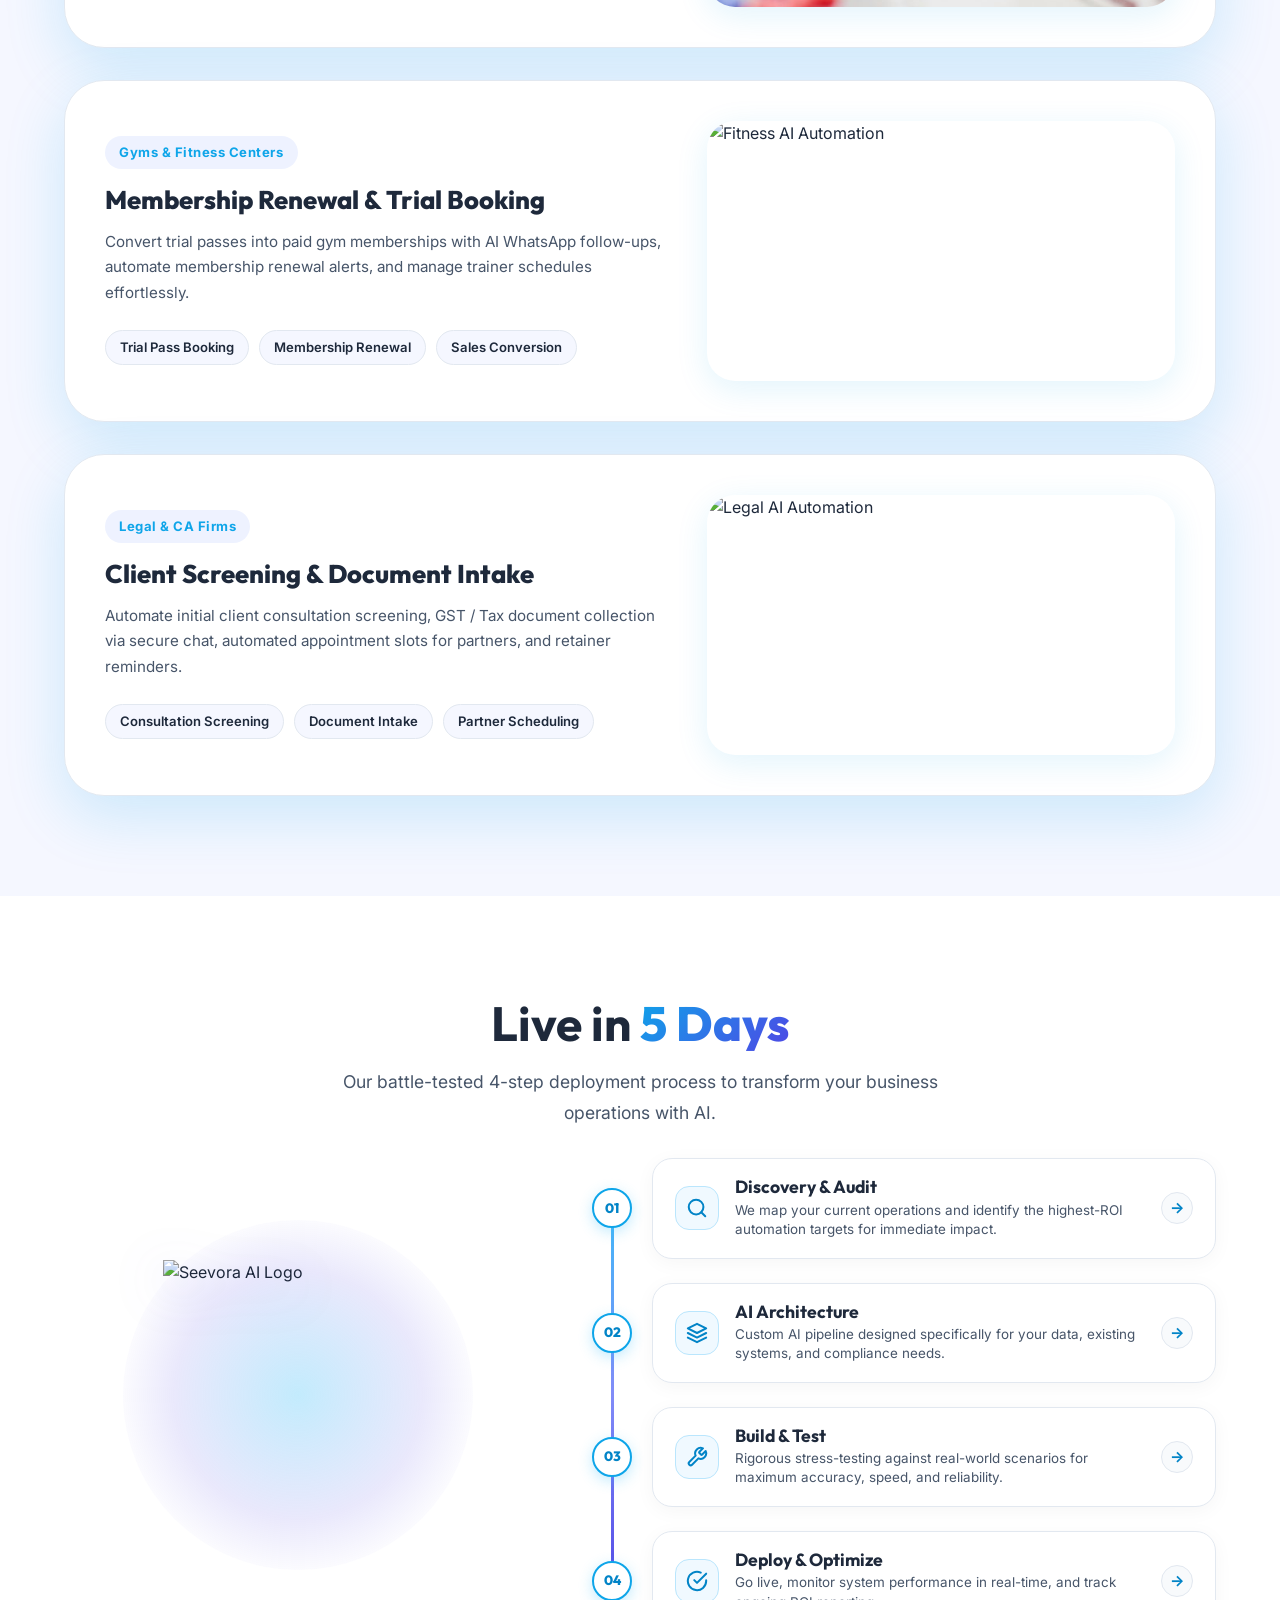
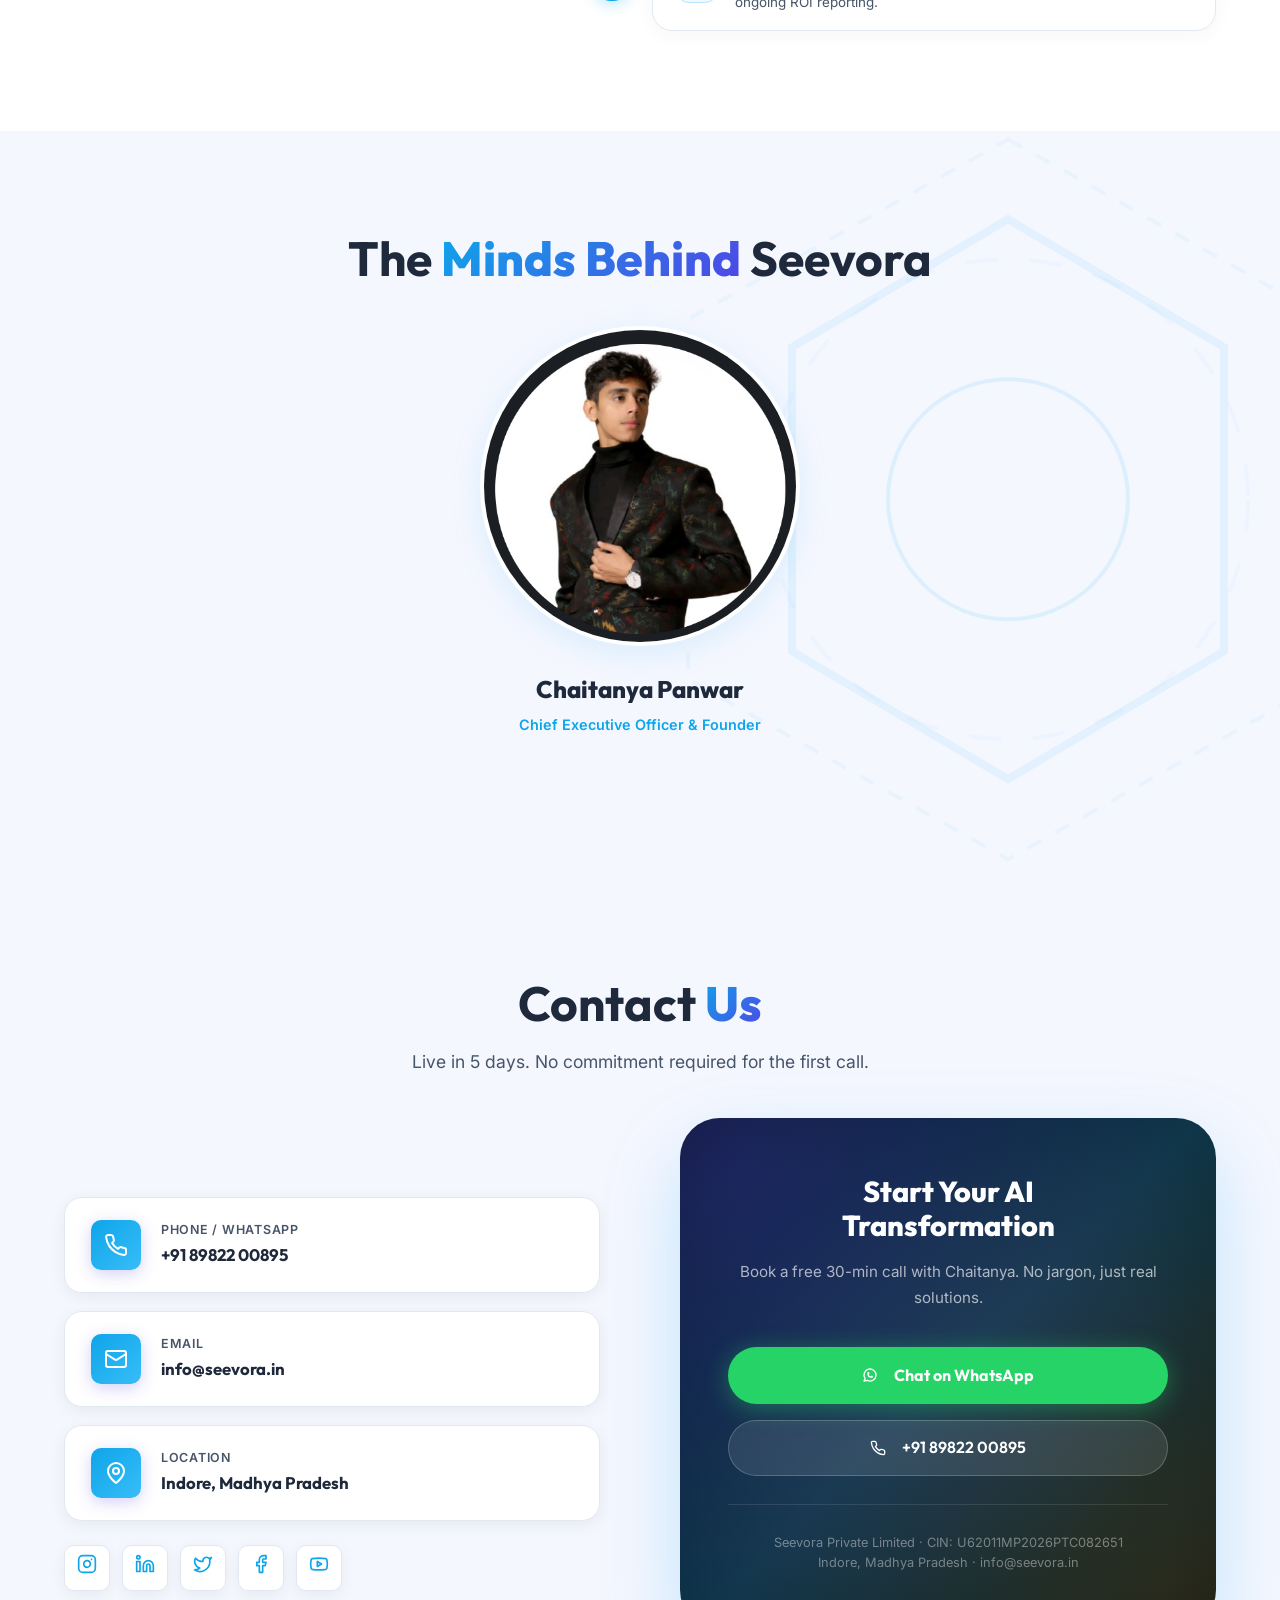
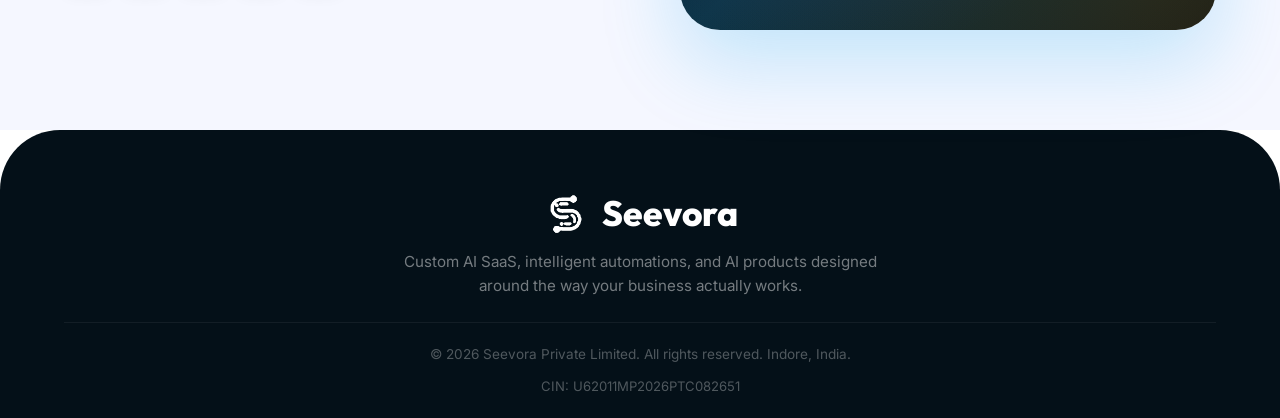
==== commit 77f60ff9: "Add mobile responsive styling overrides for About, Services, and Process sections" ====
--- a/index.html
+++ b/index.html
@@ -8,7 +8,7 @@
   <link rel="preconnect" href="https://fonts.googleapis.com"/>
   <link rel="preconnect" href="https://fonts.gstatic.com" crossorigin/>
   <link href="https://fonts.googleapis.com/css2?family=Outfit:wght@300;400;500;600;700;800;900&family=Inter:wght@300;400;500;600;700&display=swap" rel="stylesheet"/>
-  <link rel="stylesheet" href="style.css"/>
+  <link rel="stylesheet" href="style.css?v=7"/>
   <style>
     /* ── Local Custom Section Helpers ── */
     .section-img { width:100%; border-radius:var(--radius-lg); display:block; }
@@ -199,7 +199,7 @@
       <!-- ── Card 1: AI Receptionist ── -->
       <div class="flip-card"><div class="flip-card-inner">
         <div class="flip-front">
-          <div class="card-bg-img"><img src="./images/ai_receptionist.jpg" alt="AI Receptionist background" style="object-fit: cover; object-position: right top;"></div>
+          <div class="card-bg-img"><img src="./images/ai_receptionist.jpg" alt="AI Receptionist background"></div>
           <div class="fm-icon"><svg width="24" height="24" viewBox="0 0 24 24" fill="none" stroke="#4F46E5" stroke-width="2.2" stroke-linecap="round" stroke-linejoin="round"><path d="M22 16.92v3a2 2 0 0 1-2.18 2 19.79 19.79 0 0 1-8.63-3.07 19.5 19.5 0 0 1-6-6 19.79 19.79 0 0 1-3.07-8.67A2 2 0 0 1 4.11 2h3a2 2 0 0 1 2 1.72 12.84 12.84 0 0 0 .7 2.81 2 2 0 0 1-.45 2.11L8.09 9.91a16 16 0 0 0 6 6l1.27-1.27a2 2 0 0 1 2.11-.45 12.84 12.84 0 0 0 2.81.7A2 2 0 0 1 22 16.92z"/></svg></div>
           <div class="fm-title">AI Receptionist</div>
           <div class="fm-subtitle">24/7 Virtual Front Desk</div>
@@ -772,7 +772,7 @@
   });
 }, { threshold: 0.1, rootMargin: '0px 0px -40px 0px' });
 
-document.querySelectorAll('.reveal, .reveal-left, .reveal-right, .cascade-children').forEach(el => ro.observe(el));
+document.querySelectorAll('.reveal, .reveal-left, .reveal-right, .cascade-children, .stagger-children, .reveal-scale, .reveal-up').forEach(el => ro.observe(el));
 
 /* 4. STATS COUNTER ANIMATION */
 function animCount(el) {
--- a/style.css
+++ b/style.css
@@ -967,7 +967,7 @@
   }
 
   .flip-card {
-    height: 300px;
+    height: 340px;
     perspective: 1200px;
     cursor: pointer;
   }
@@ -996,28 +996,43 @@
   }
 
   .card-bg-img {
-    position: absolute;
-    inset: 0;
+    position: absolute !important;
+    inset: 0 !important;
     z-index: 0;
     overflow: hidden;
+    border-radius: var(--radius-lg);
   }
   .card-bg-img img {
-    width: 100%;
-    height: 100%;
-    object-fit: cover;
-    opacity: 0.18;
+    width: 100% !important;
+    height: 100% !important;
+    object-fit: cover !important;
+    object-position: center top !important;
+    opacity: 0.75 !important;
+    display: block !important;
     transition: transform 0.5s ease, opacity 0.5s ease;
   }
+  /* Strong gradient at bottom so text is readable over full image */
+  .flip-front .card-bg-img::after {
+    content: '';
+    position: absolute;
+    left: 0; right: 0;
+    top: 0; bottom: 0;
+    background: linear-gradient(to bottom, rgba(255,255,255,0.05) 0%, rgba(255,255,255,0.4) 45%, rgba(255,255,255,0.95) 75%, rgba(255,255,255,1) 100%);
+    z-index: 1;
+    pointer-events: none;
+  }
   .flip-card:hover .flip-front .card-bg-img img {
-    transform: scale(1.08);
+    transform: scale(1.06);
+    opacity: 0.88 !important;
   }
   .card-bg-img svg {
     width: 100%;
     height: 100%;
-  }
-
-  .flip-front > *,
-  .flip-back > * {
+    opacity: 0.55;
+  }
+
+  .flip-front > *:not(.card-bg-img),
+  .flip-back > *:not(.card-bg-img) {
     position: relative;
     z-index: 1;
   }
@@ -1028,6 +1043,8 @@
     display: flex;
     flex-direction: column;
     align-items: flex-start;
+    justify-content: flex-end;
+    padding: 24px 24px 22px;
     box-shadow: var(--shadow-sm);
   }
 
@@ -2591,7 +2608,7 @@
     }
 
     .flip-card {
-      height: 280px;
+      height: 320px;
     }
 
     /* --- Sectors / Industries --- */
@@ -2825,7 +2842,7 @@
 
     /* --- Modules --- */
     .flip-card {
-      height: 260px;
+      height: 300px;
     }
 
     /* --- Sectors --- */
@@ -3057,3 +3074,211 @@
   .contact-right { padding: 36px 28px; }
   .footer-bottom { flex-direction: column; text-align: center; }
 }
+
+/* ==========================================================================
+   MOBILE STYLING OVERRIDES (About, Services, Process & Overall Mobile Polish)
+   ========================================================================== */
+@media (max-width: 768px) {
+  /* ── General Section Spacing ── */
+  .section {
+    padding: 44px 0 !important;
+  }
+  .container {
+    padding: 0 16px !important;
+  }
+  .section-title {
+    font-size: 1.6rem !important;
+    line-height: 1.25 !important;
+  }
+  .section-desc {
+    font-size: 0.88rem !important;
+    line-height: 1.5 !important;
+    margin-bottom: 24px !important;
+  }
+
+  /* ── 1. ABOUT SECTION MOBILE ── */
+  #about {
+    padding: 44px 0 !important;
+  }
+  .identity-grid {
+    grid-template-columns: 1fr !important;
+    gap: 28px !important;
+  }
+  .identity-glance {
+    padding: 20px 16px !important;
+    border-radius: 20px !important;
+    background: #FFFFFF !important;
+    box-shadow: 0 8px 24px rgba(0, 0, 0, 0.05) !important;
+  }
+  .glance-title {
+    font-size: 1.2rem !important;
+    margin-bottom: 16px !important;
+  }
+  .glance-grid {
+    grid-template-columns: 1fr 1fr !important;
+    gap: 10px !important;
+  }
+  .glance-card {
+    padding: 12px 10px !important;
+    border-radius: 12px !important;
+    font-size: 0.82rem !important;
+  }
+  .about-description {
+    font-size: 0.95rem !important;
+    line-height: 1.6 !important;
+  }
+  .mw-subtitle {
+    font-size: 0.95rem !important;
+  }
+  .mw-desc {
+    font-size: 0.88rem !important;
+    line-height: 1.55 !important;
+  }
+
+  /* ── 2. SERVICES / SECTORS SECTION MOBILE ── */
+  #industries, .sticky-stack-section {
+    padding: 44px 0 !important;
+  }
+  .industries-visual {
+    grid-template-columns: repeat(4, 1fr) !important;
+    gap: 8px !important;
+    margin-bottom: 24px !important;
+  }
+  .ind-icon-big {
+    padding: 12px 6px !important;
+    font-size: 1.7rem !important;
+    border-radius: 12px !important;
+  }
+  .ind-icon-big span {
+    font-size: 0.7rem !important;
+  }
+  .sticky-stack-container {
+    gap: 16px !important;
+    margin-top: 20px !important;
+  }
+  .sticky-card {
+    position: static !important;
+    padding: 20px 16px !important;
+    border-radius: 20px !important;
+    margin-bottom: 16px !important;
+    box-shadow: 0 6px 20px rgba(0, 0, 0, 0.04) !important;
+  }
+  .sticky-card-content {
+    grid-template-columns: 1fr !important;
+    gap: 16px !important;
+  }
+  .sector-badge {
+    font-size: 0.75rem !important;
+    padding: 4px 12px !important;
+    margin-bottom: 10px !important;
+  }
+  .sector-title {
+    font-size: 1.25rem !important;
+    line-height: 1.3 !important;
+    margin-bottom: 8px !important;
+  }
+  .sector-desc {
+    font-size: 0.86rem !important;
+    line-height: 1.5 !important;
+    margin-bottom: 16px !important;
+  }
+  .sector-tags {
+    gap: 6px !important;
+  }
+  .sector-tags span {
+    font-size: 0.74rem !important;
+    padding: 4px 10px !important;
+    border-radius: 8px !important;
+  }
+  .sticky-card-media {
+    height: 180px !important;
+    border-radius: 14px !important;
+    margin-top: 4px !important;
+  }
+
+  /* ── 3. PROCESS SECTION MOBILE ── */
+  #process {
+    padding: 44px 0 !important;
+  }
+  .process-timeline-layout {
+    grid-template-columns: 1fr !important;
+    gap: 24px !important;
+    margin-top: 20px !important;
+  }
+  .process-logo-col {
+    padding: 10px 0 !important;
+  }
+  .logo-rotate-stage {
+    width: 180px !important;
+    height: 180px !important;
+    margin: 0 auto !important;
+  }
+  .rotating-logo-img {
+    width: 150px !important;
+    height: 150px !important;
+  }
+  .process-steps-timeline {
+    gap: 16px !important;
+    padding-left: 0 !important;
+  }
+  .timeline-line {
+    left: 17px !important;
+    top: 20px !important;
+    bottom: 20px !important;
+    width: 2px !important;
+  }
+  .timeline-step-row {
+    gap: 12px !important;
+    align-items: flex-start !important;
+  }
+  .timeline-node {
+    width: 32px !important;
+    height: 32px !important;
+    font-size: 0.78rem !important;
+    border-width: 2px !important;
+    margin-top: 4px !important;
+  }
+  .timeline-card {
+    padding: 14px 14px !important;
+    border-radius: 16px !important;
+    gap: 10px !important;
+  }
+  .tc-icon-badge {
+    width: 36px !important;
+    height: 36px !important;
+    border-radius: 10px !important;
+  }
+  .tc-icon-badge svg {
+    width: 18px !important;
+    height: 18px !important;
+  }
+  .tc-title {
+    font-size: 0.96rem !important;
+    margin-bottom: 2px !important;
+  }
+  .tc-desc {
+    font-size: 0.8rem !important;
+    line-height: 1.4 !important;
+  }
+  .tc-arrow {
+    display: none !important;
+  }
+}
+
+@media (max-width: 480px) {
+  .industries-visual {
+    grid-template-columns: repeat(3, 1fr) !important;
+  }
+  .glance-grid {
+    grid-template-columns: 1fr !important;
+  }
+  .hero-ctas {
+    flex-direction: column !important;
+    width: 100% !important;
+  }
+  .hero-ctas .btn {
+    width: 100% !important;
+    text-align: center !important;
+    justify-content: center !important;
+  }
+}
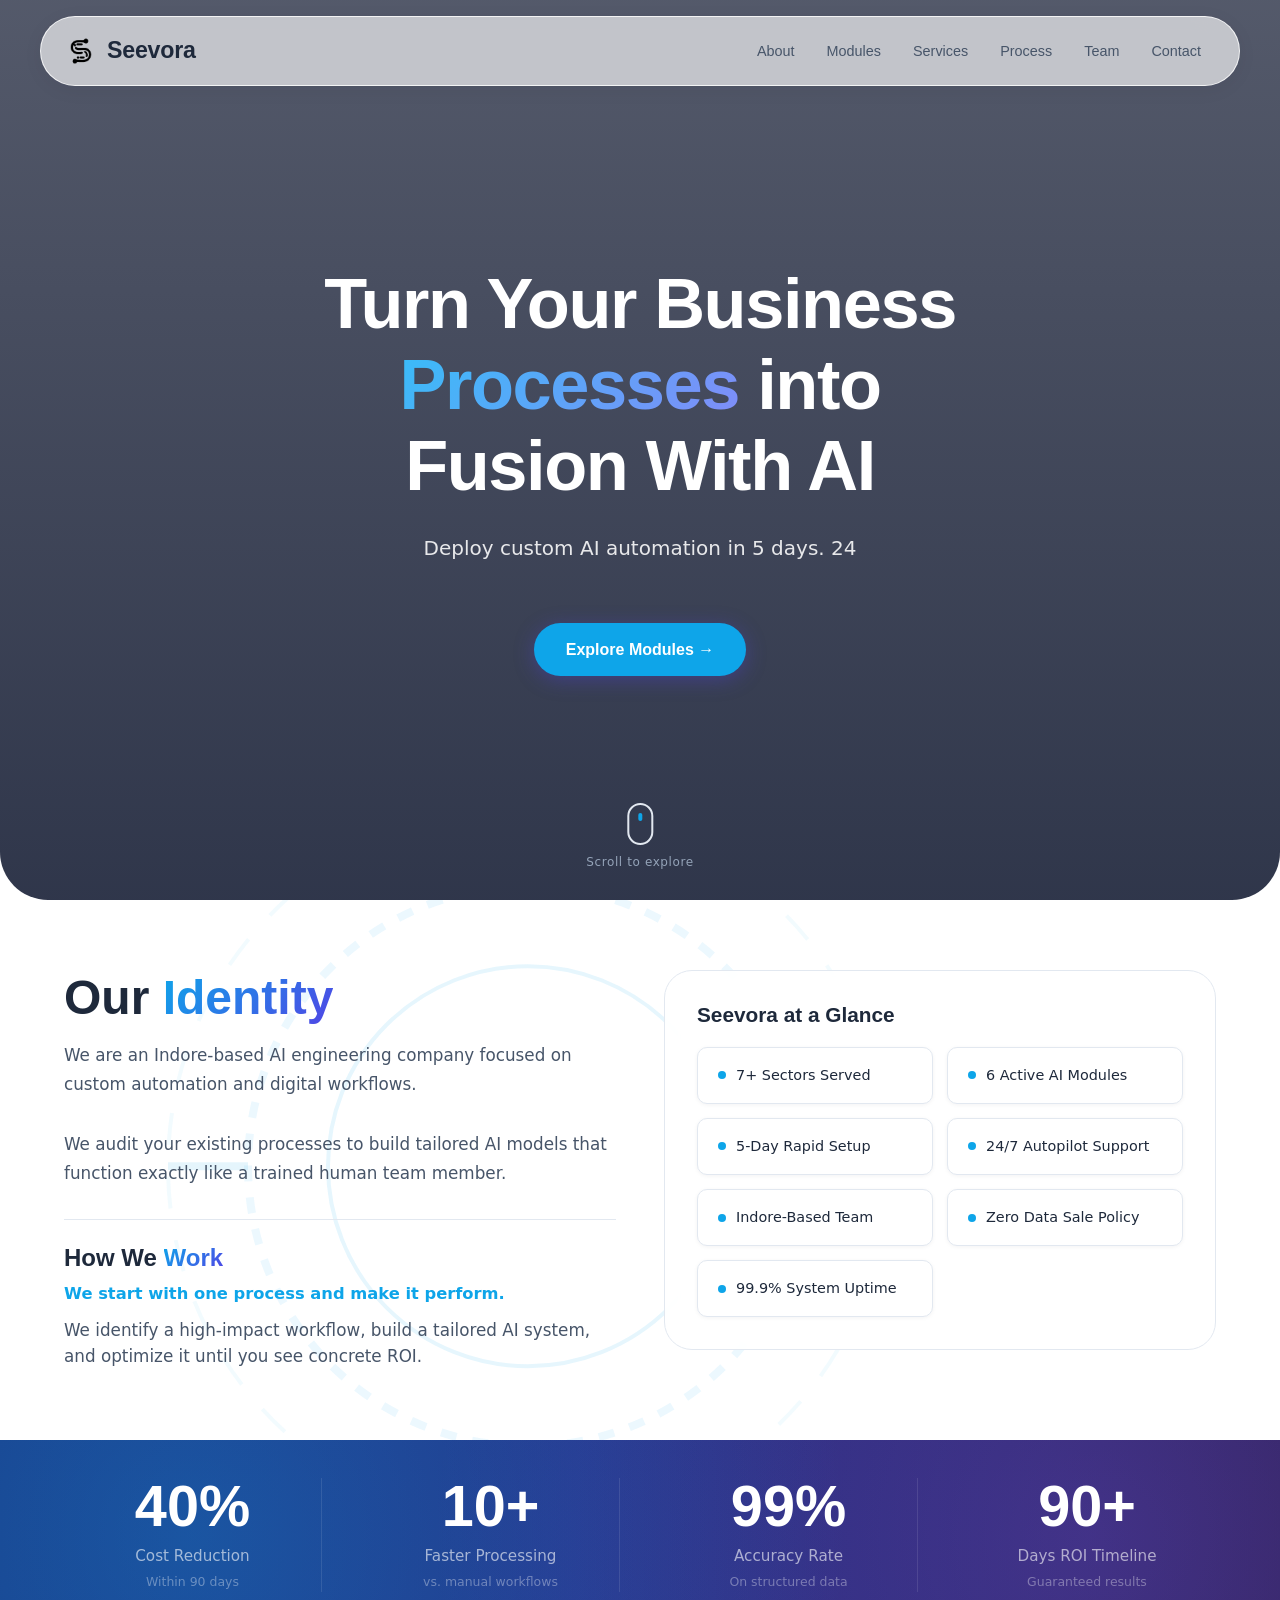
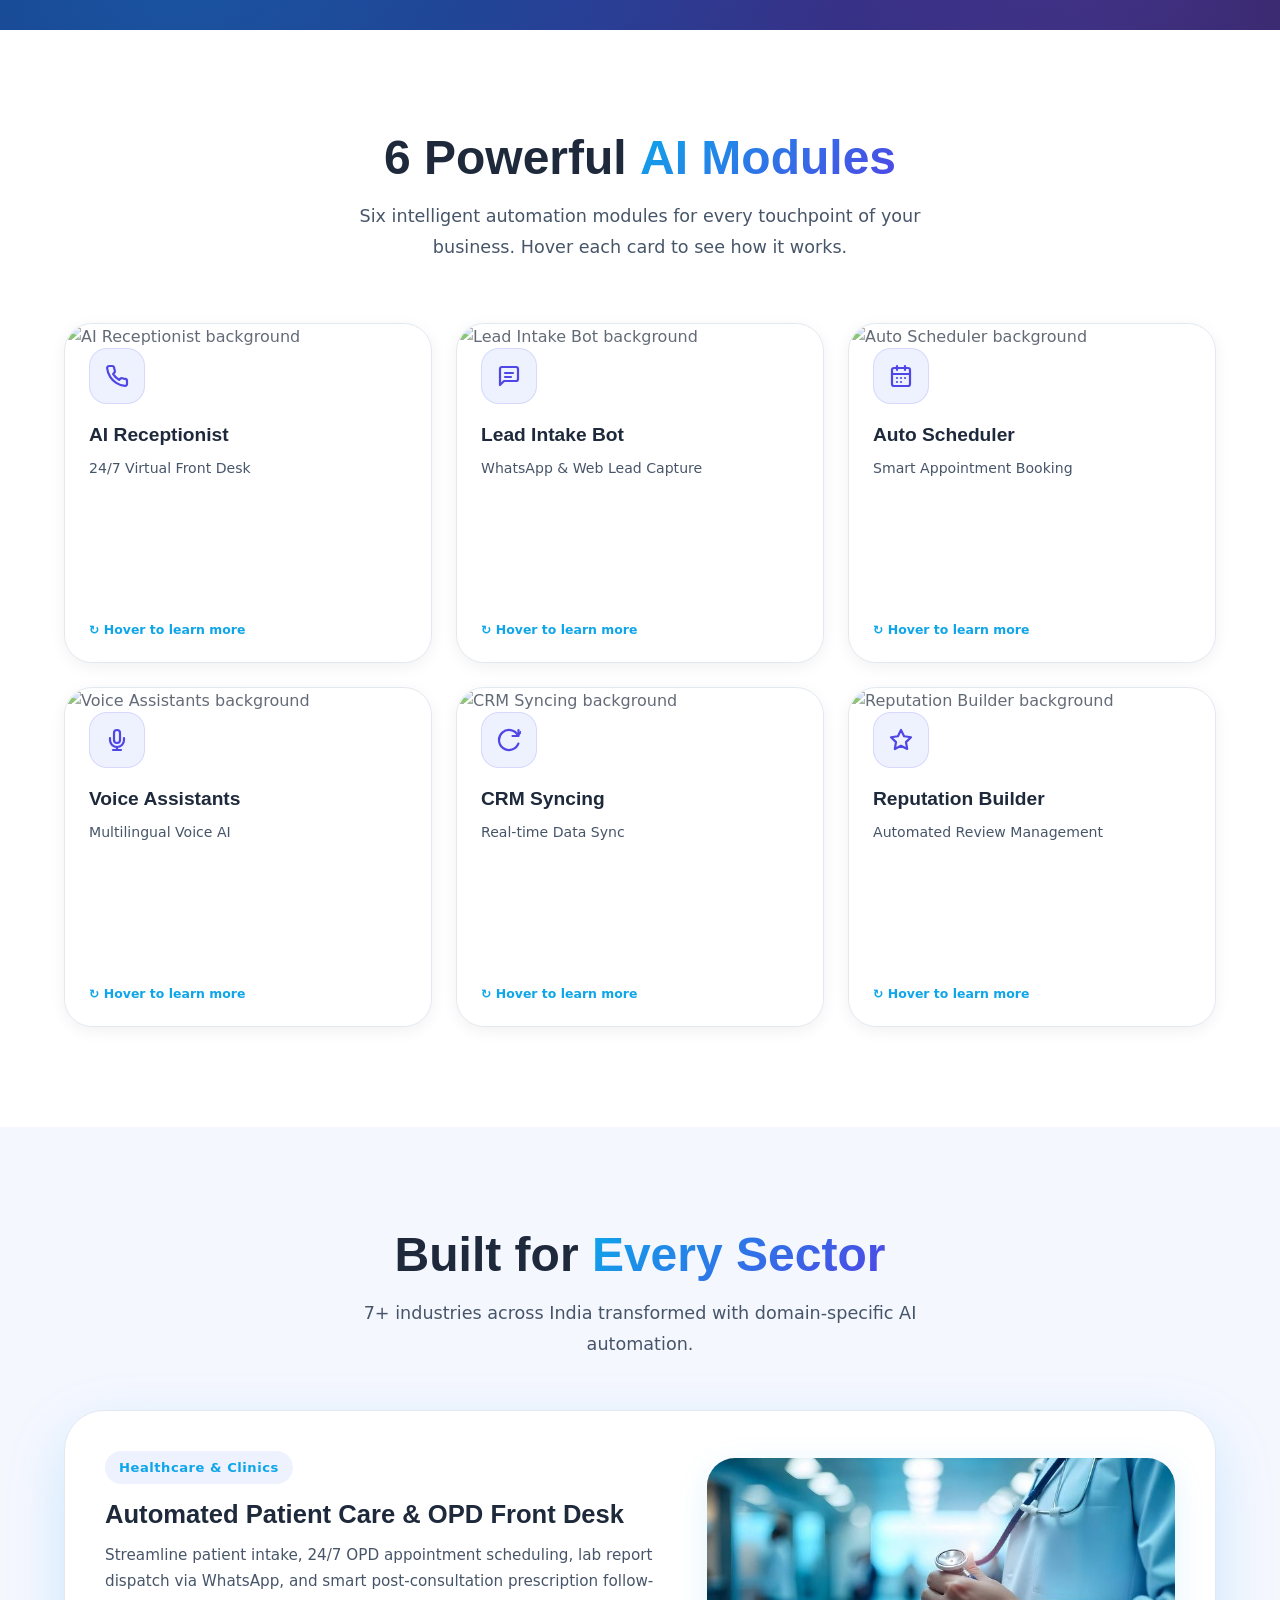
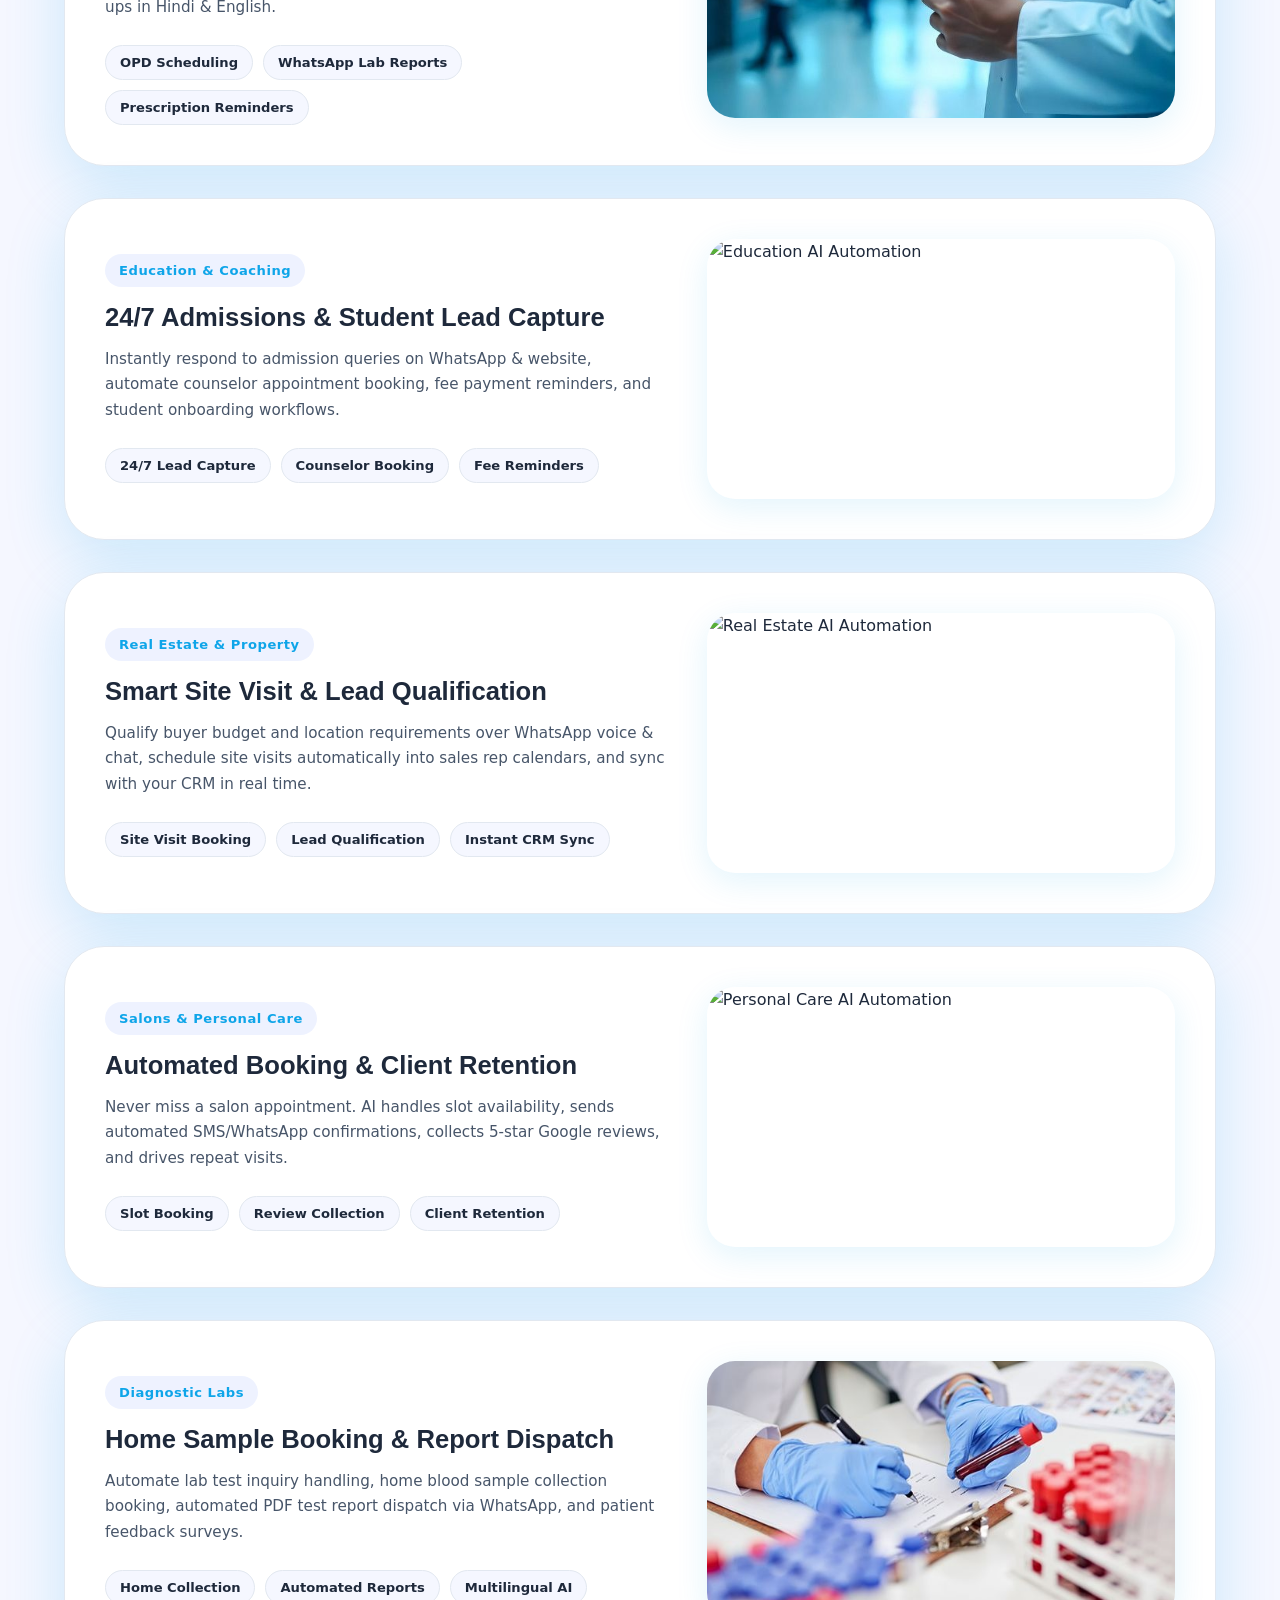
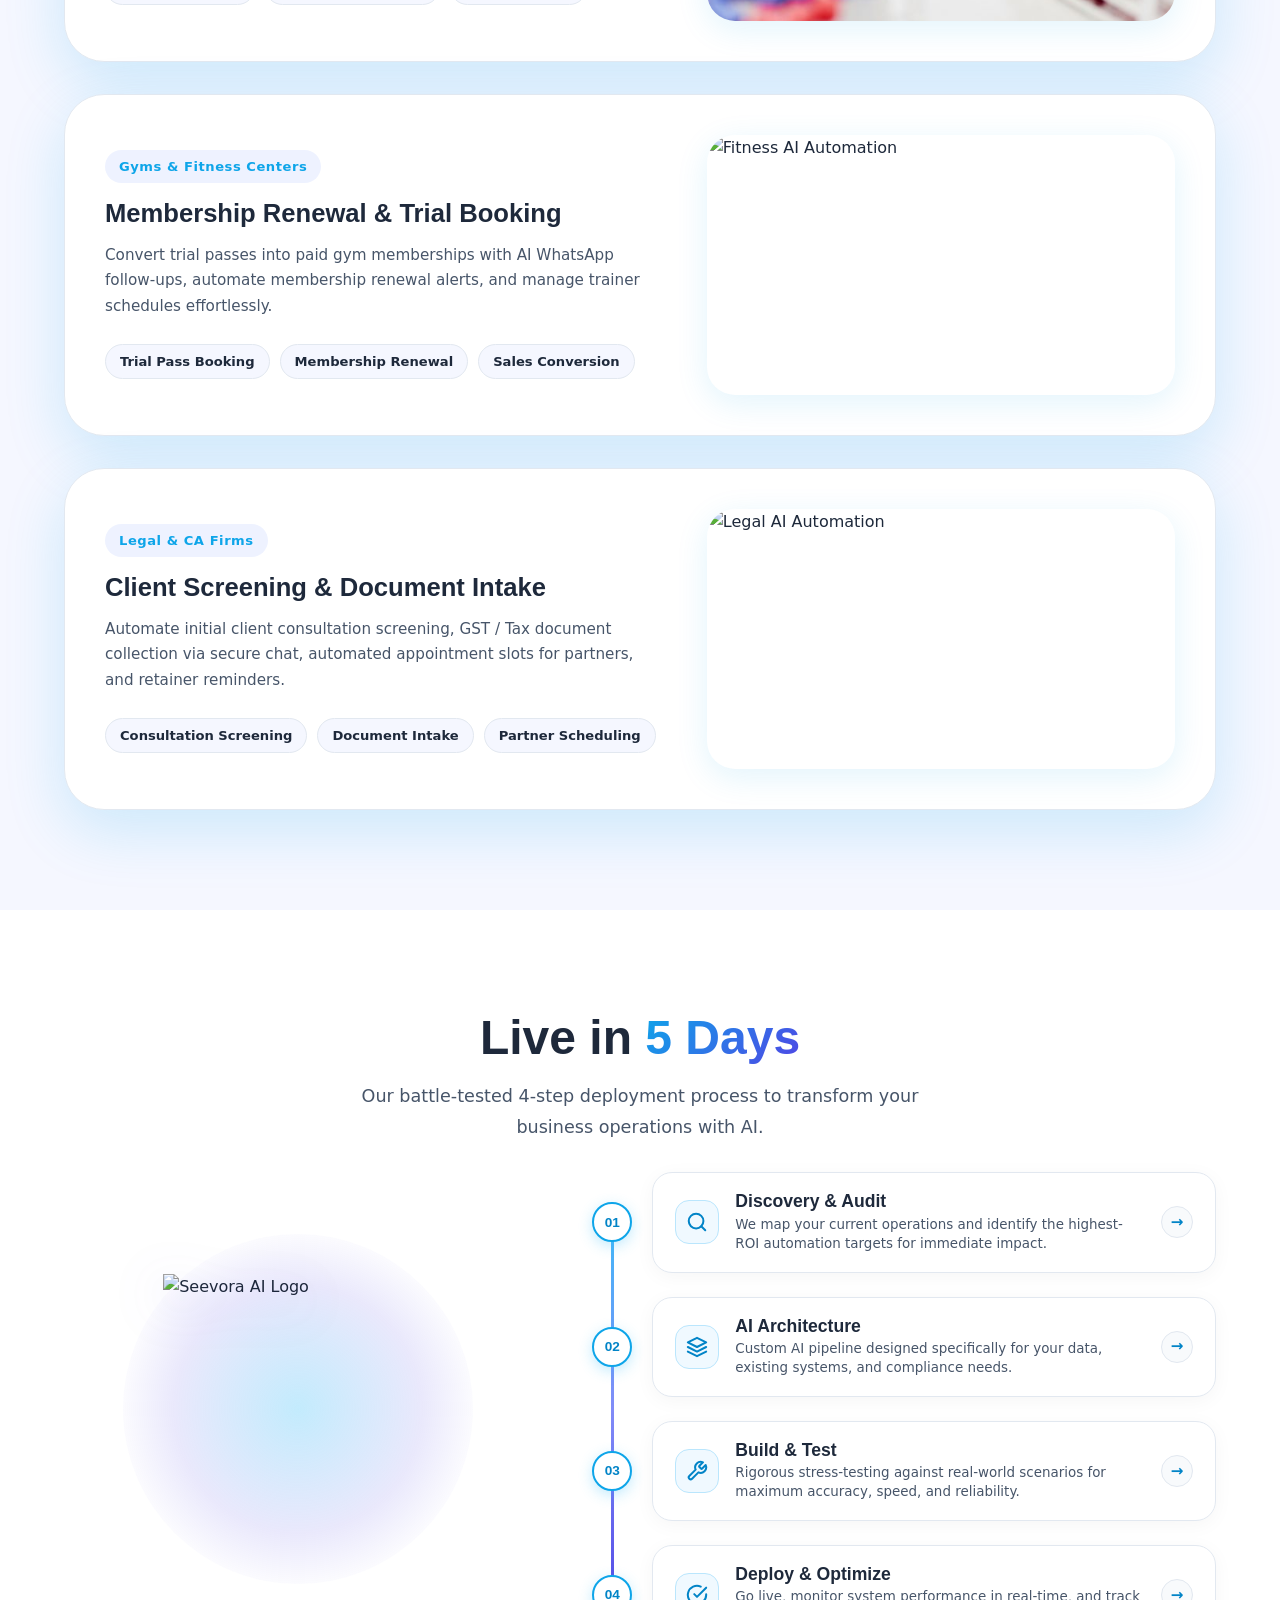
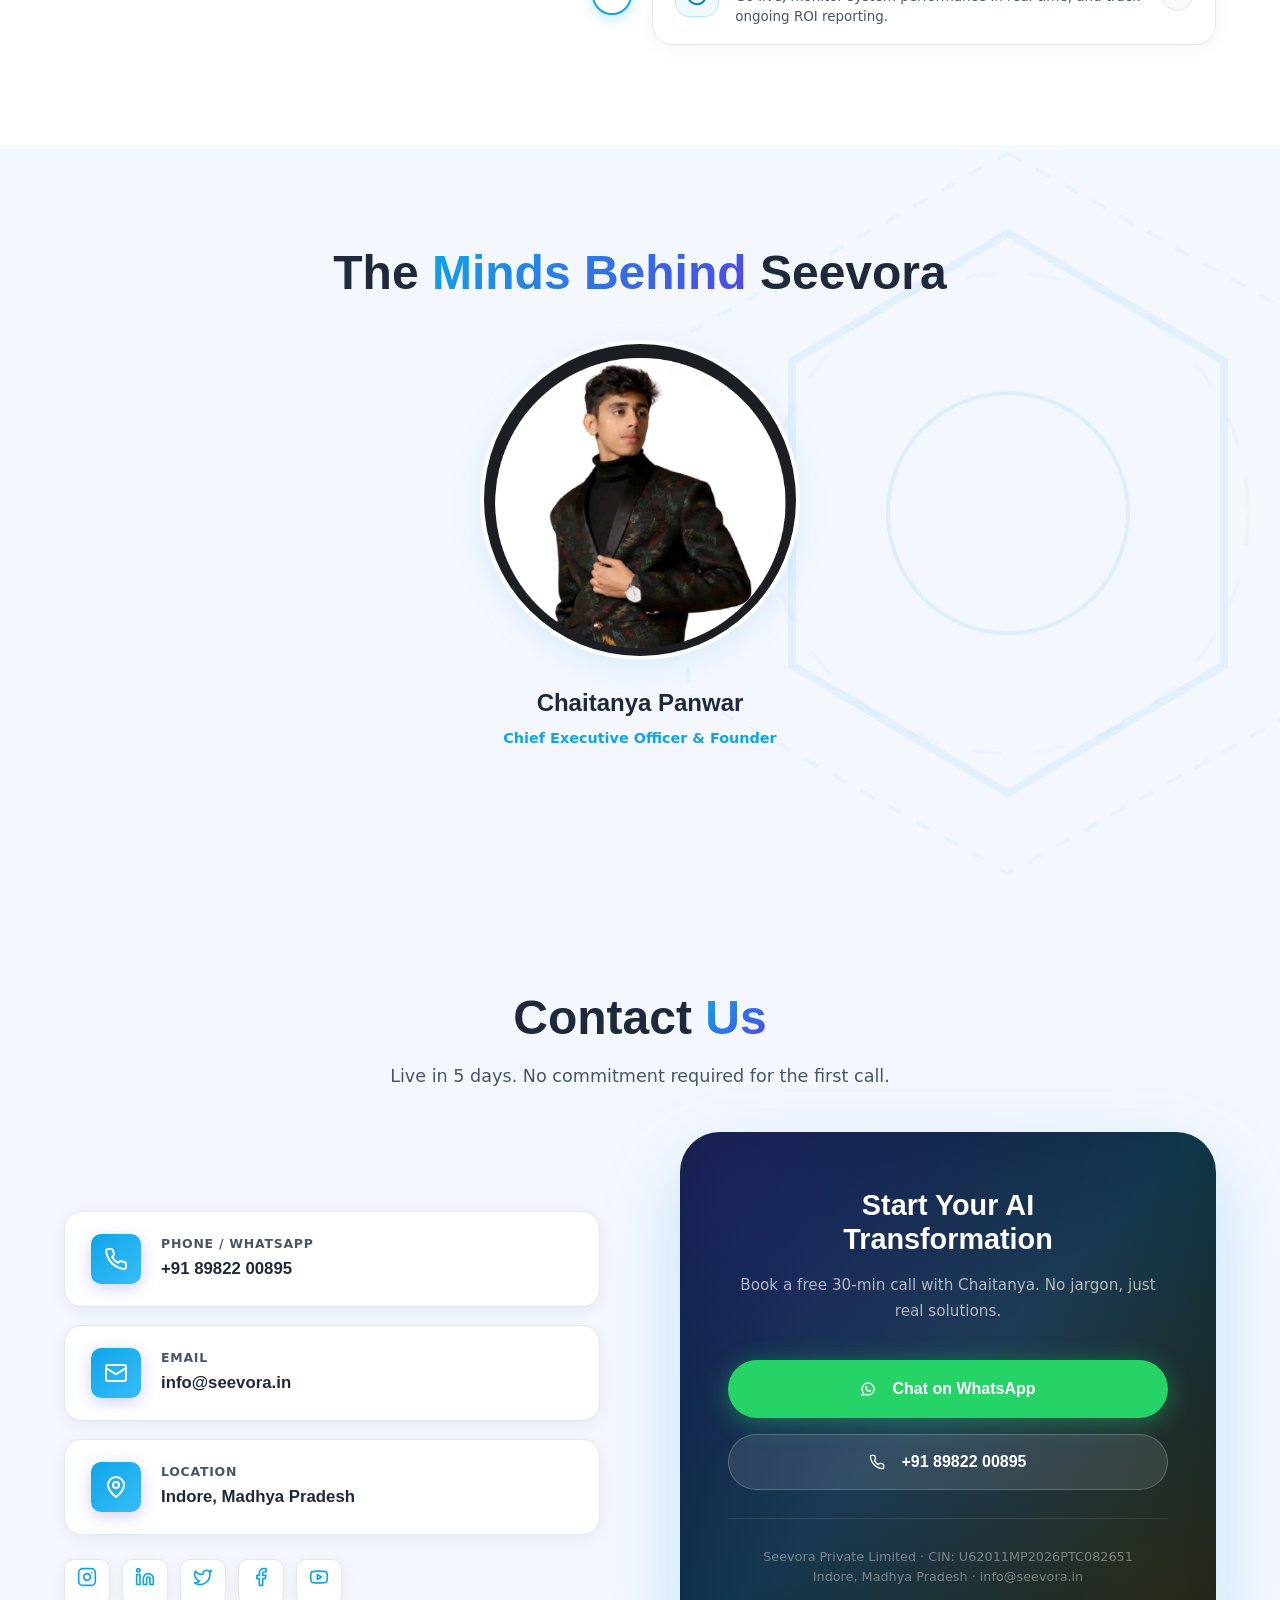
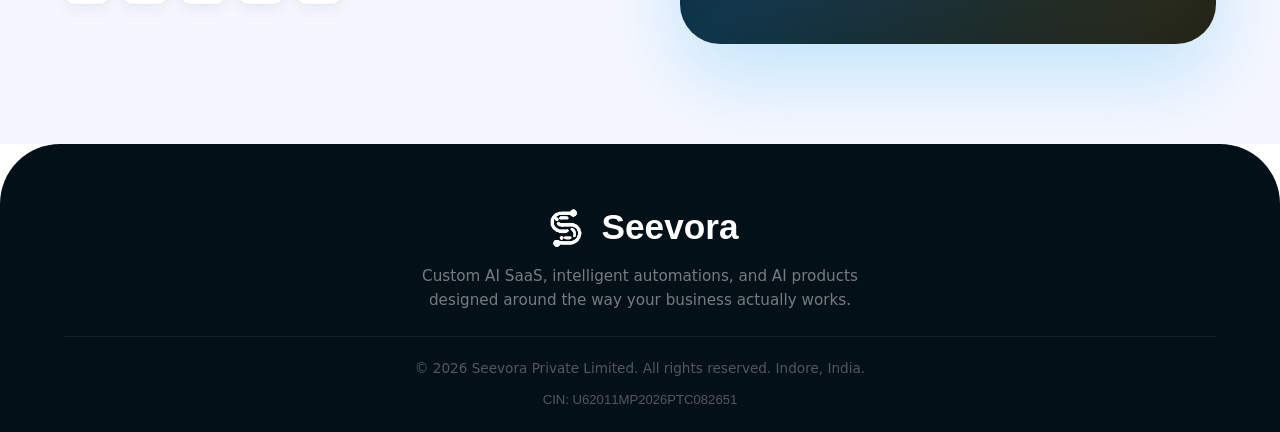
==== commit e0d69cc5: "Center Hero CTA button and add Seevora favicon for browser tab and taskbar" ====
--- a/index.html
+++ b/index.html
@@ -5,10 +5,10 @@
   <meta name="viewport" content="width=device-width, initial-scale=1.0"/>
   <title>Seevora — Custom AI SaaS & Automation for Businesses</title>
   <meta name="description" content="Seevora — Custom AI automation, WhatsApp bots, voice agents & booking systems for Indian businesses. Deploy in 5 days."/>
-  <link rel="preconnect" href="https://fonts.googleapis.com"/>
-  <link rel="preconnect" href="https://fonts.gstatic.com" crossorigin/>
-  <link href="https://fonts.googleapis.com/css2?family=Outfit:wght@300;400;500;600;700;800;900&family=Inter:wght@300;400;500;600;700&display=swap" rel="stylesheet"/>
-  <link rel="stylesheet" href="style.css?v=7"/>
+  <link rel="icon" type="image/png" href="images/favicon-circle.png"/>
+  <link rel="shortcut icon" href="favicon.ico" type="image/x-icon"/>
+  <link rel="apple-touch-icon" href="images/apple-touch-icon.png"/>
+  <link rel="stylesheet" href="style.css?v=8"/>
   <style>
     /* ── Local Custom Section Helpers ── */
     .section-img { width:100%; border-radius:var(--radius-lg); display:block; }
--- a/style.css
+++ b/style.css
@@ -3067,7 +3067,7 @@
 
 @media (max-width: 480px) {
   .hero-title { font-size: 2rem; }
-  .hero-ctas { flex-direction: column; align-items: flex-start; }
+  .hero-ctas { flex-direction: column; align-items: center; justify-content: center; }
   .industries-grid { grid-template-columns: 1fr; }
   .stats-grid { grid-template-columns: 1fr; }
   .about-stats-grid { grid-template-columns: 1fr 1fr; }
@@ -3273,12 +3273,20 @@
     grid-template-columns: 1fr !important;
   }
   .hero-ctas {
+    display: flex !important;
     flex-direction: column !important;
+    align-items: center !important;
+    justify-content: center !important;
     width: 100% !important;
-  }
-  .hero-ctas .btn {
-    width: 100% !important;
+    margin: 0 auto !important;
     text-align: center !important;
+  }
+  .hero-ctas .btn-primary,
+  .hero-ctas a {
+    display: inline-flex !important;
+    align-items: center !important;
     justify-content: center !important;
+    text-align: center !important;
+    margin: 0 auto !important;
   }
 }
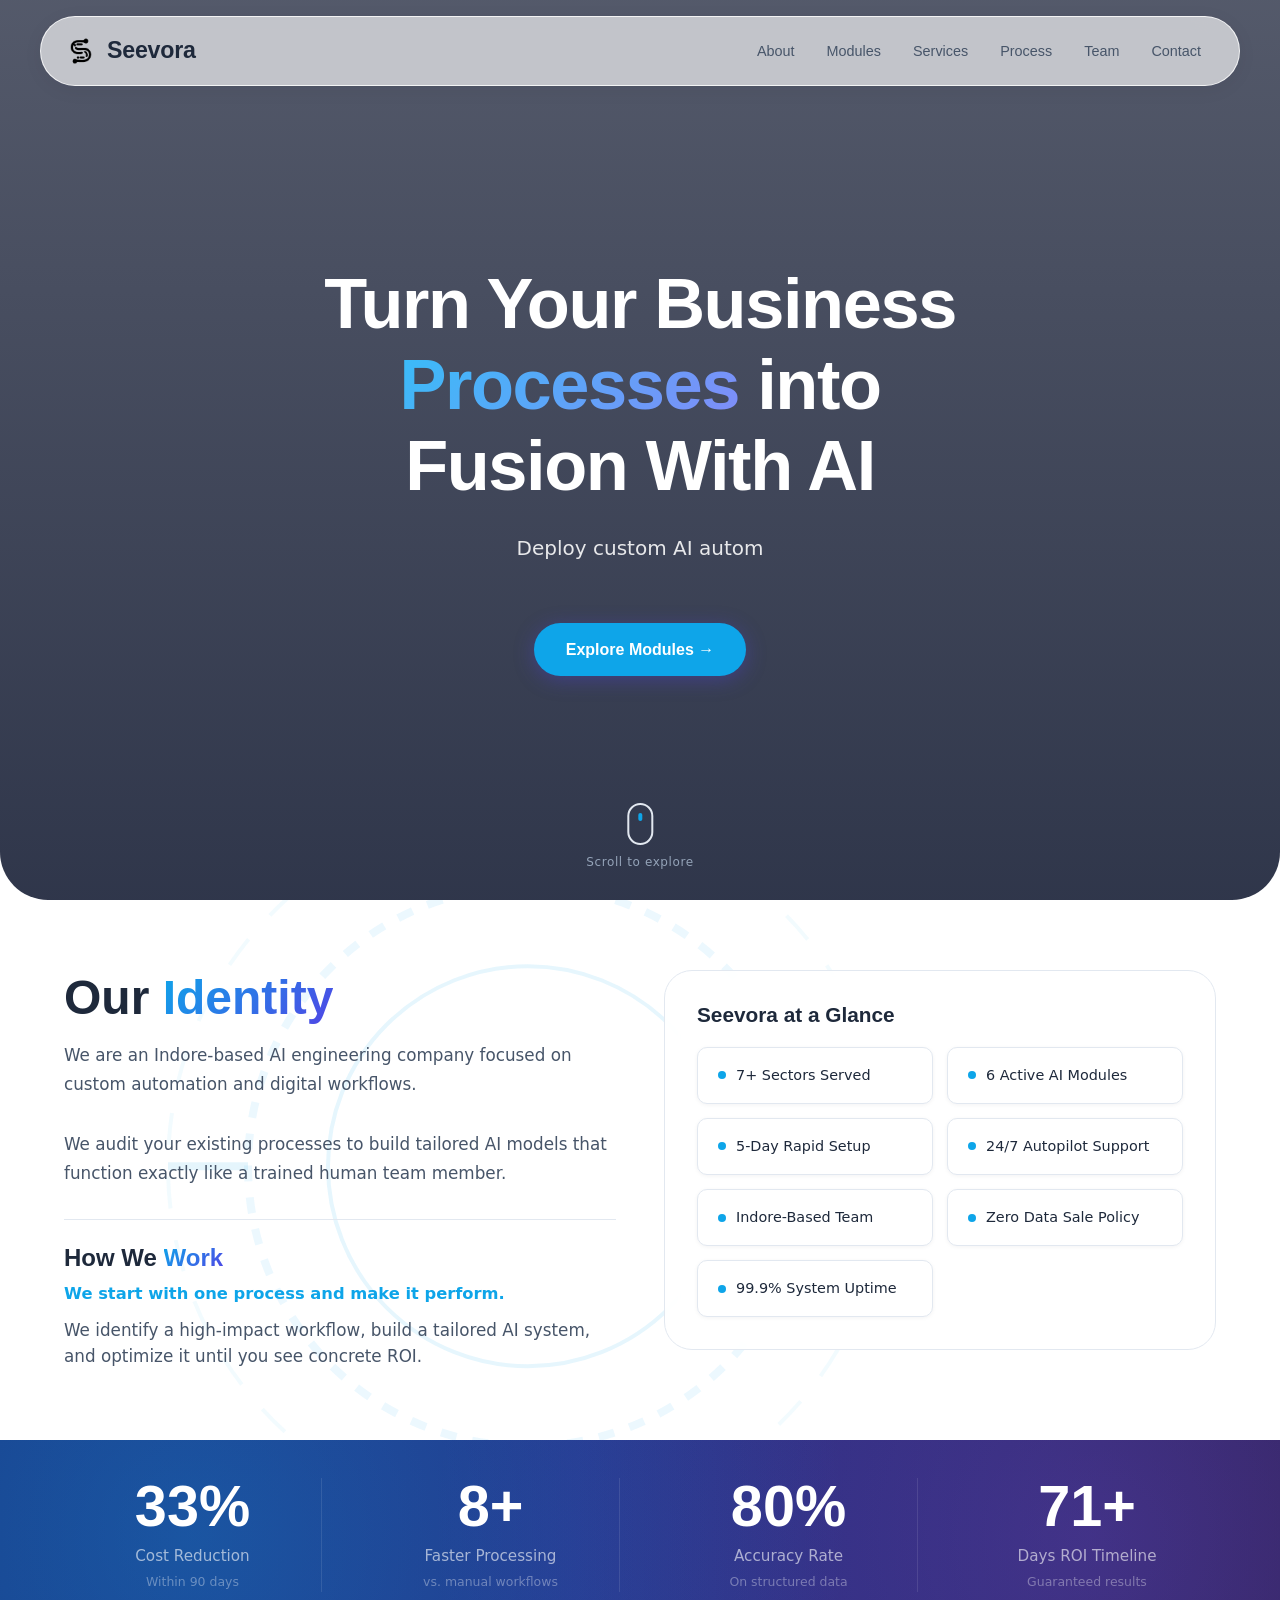
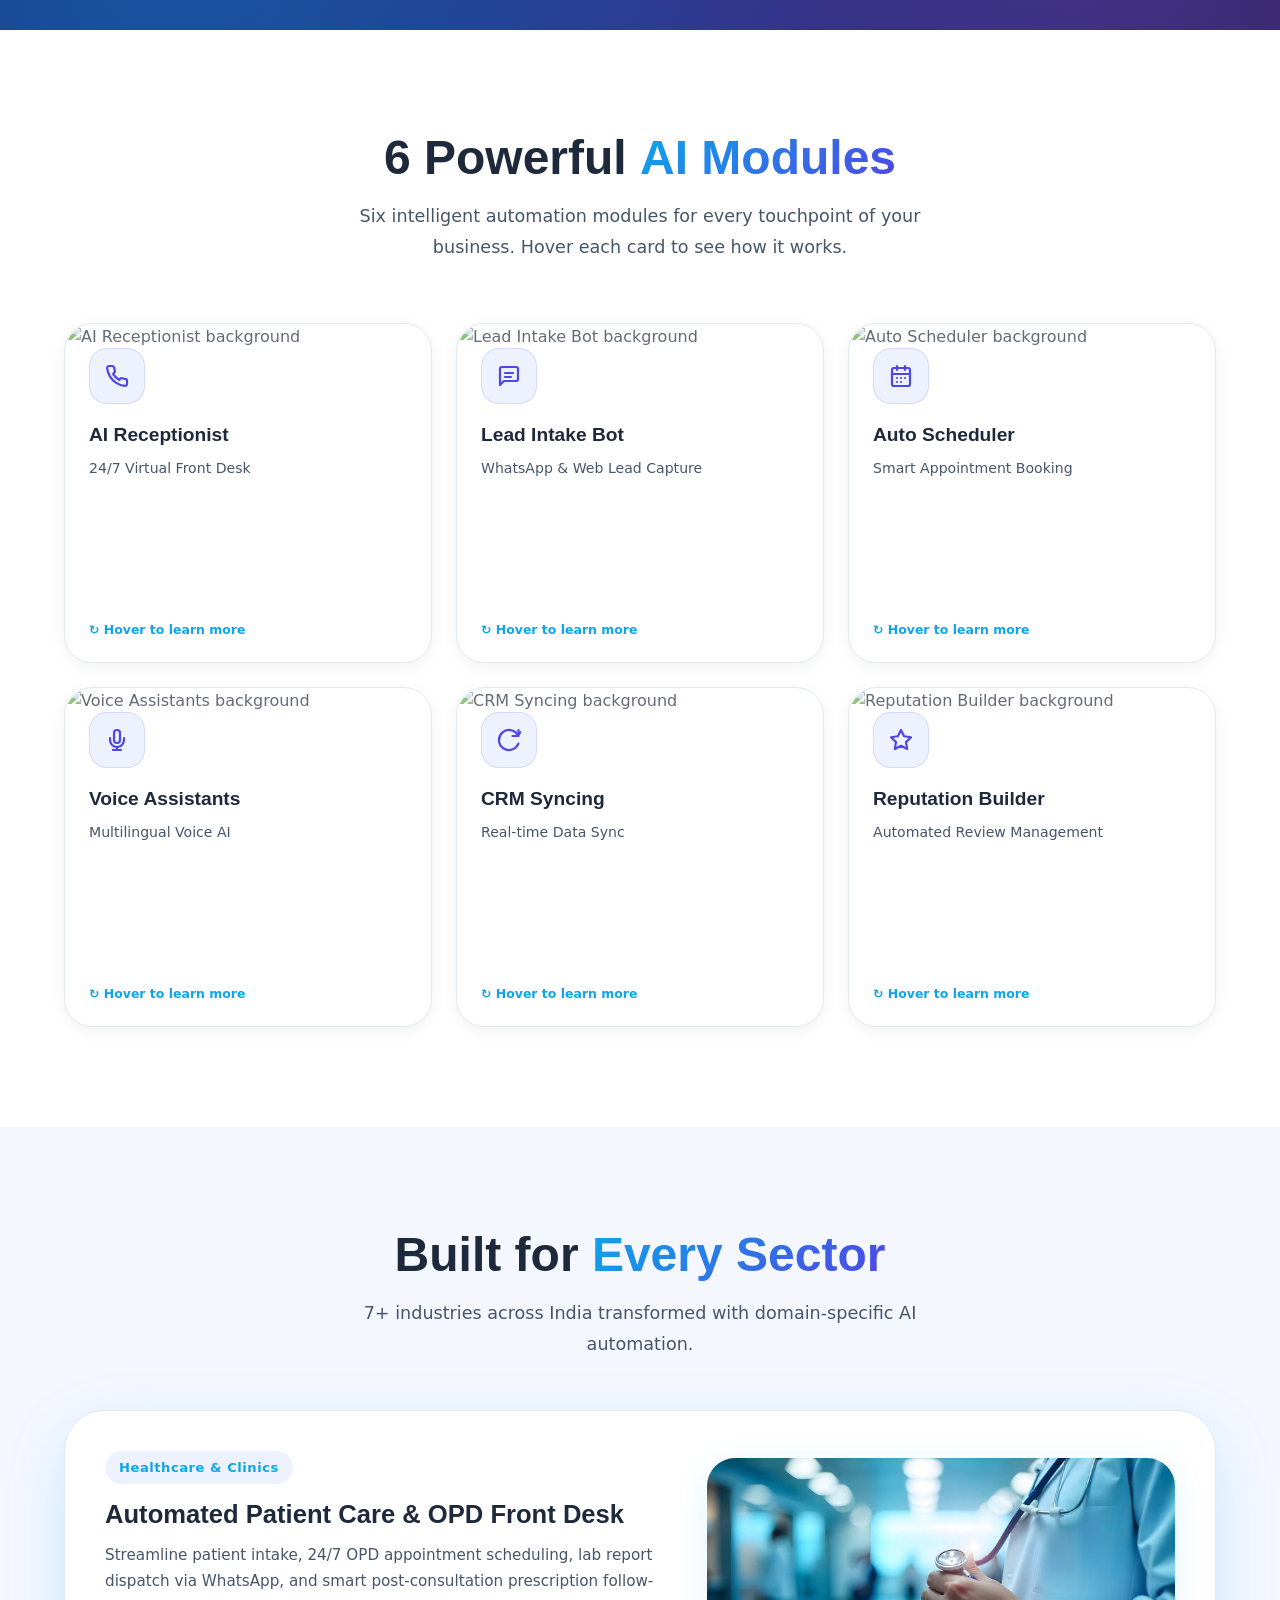
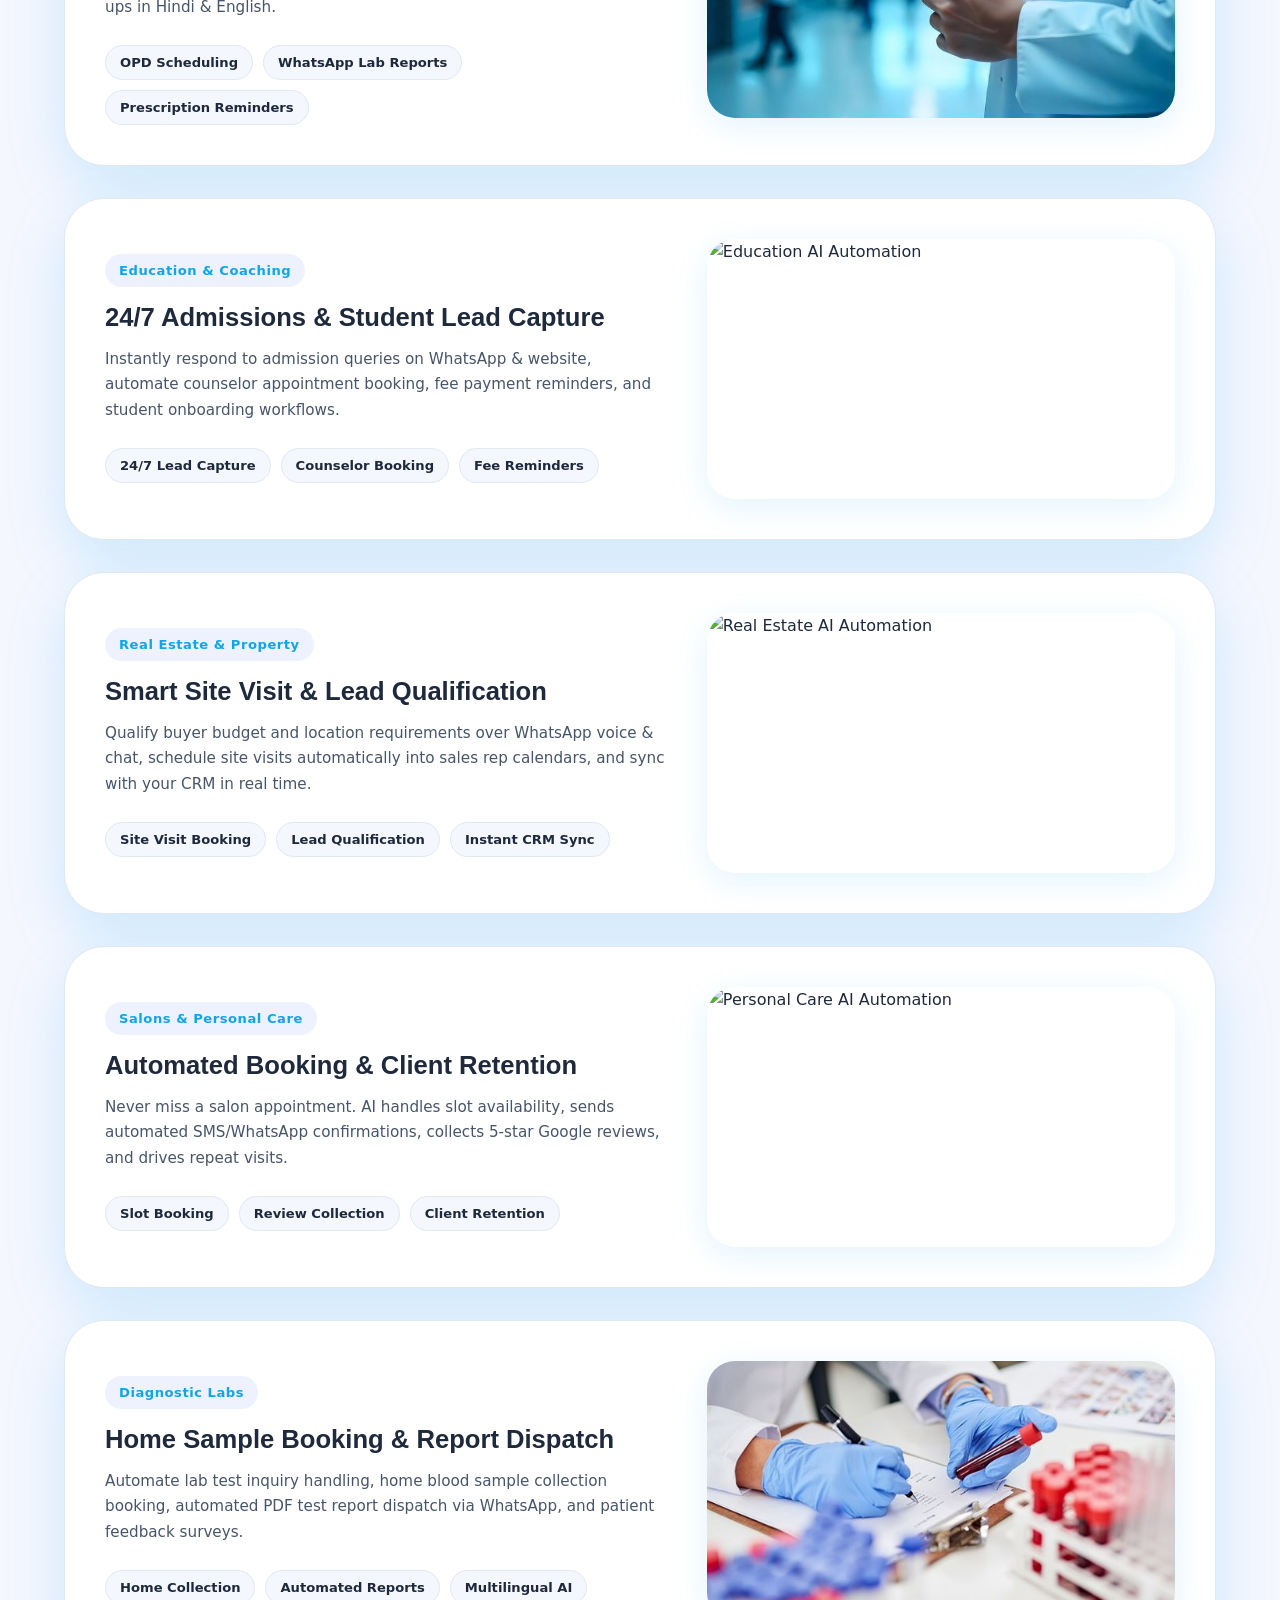
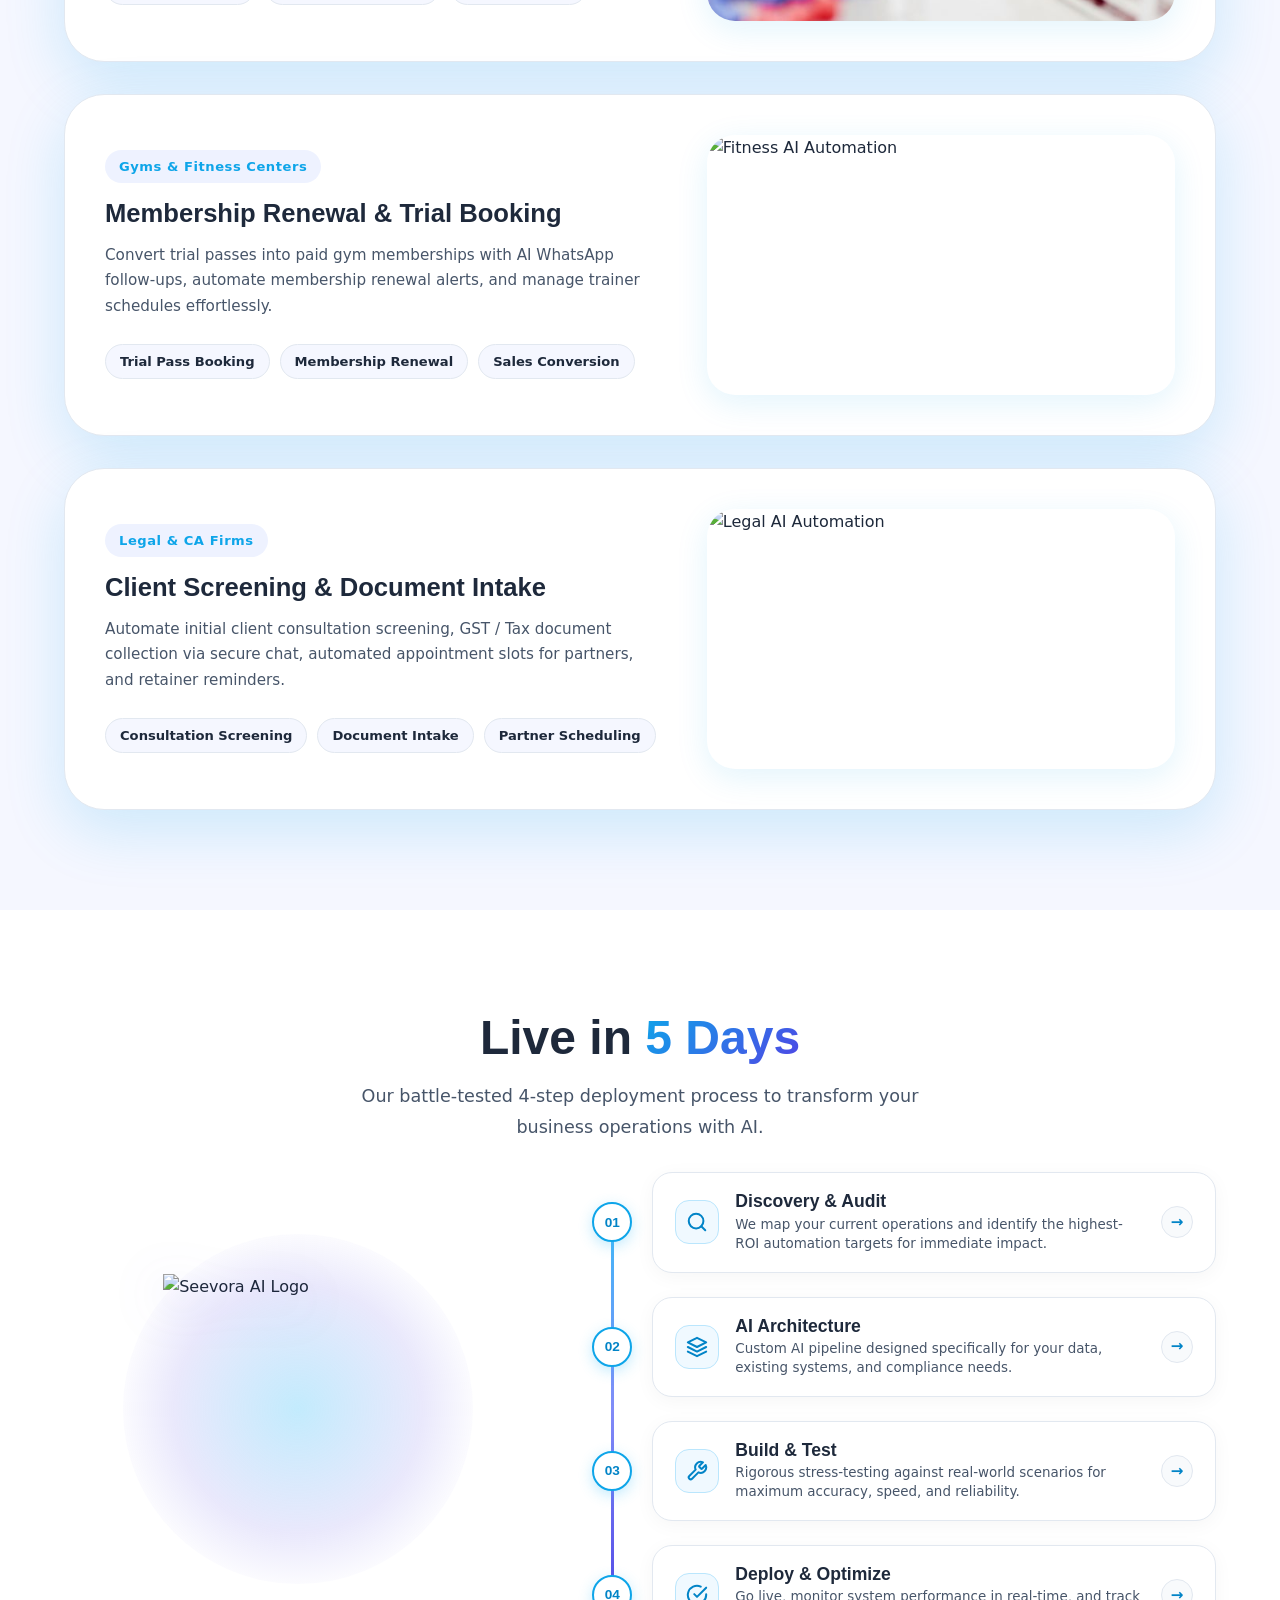
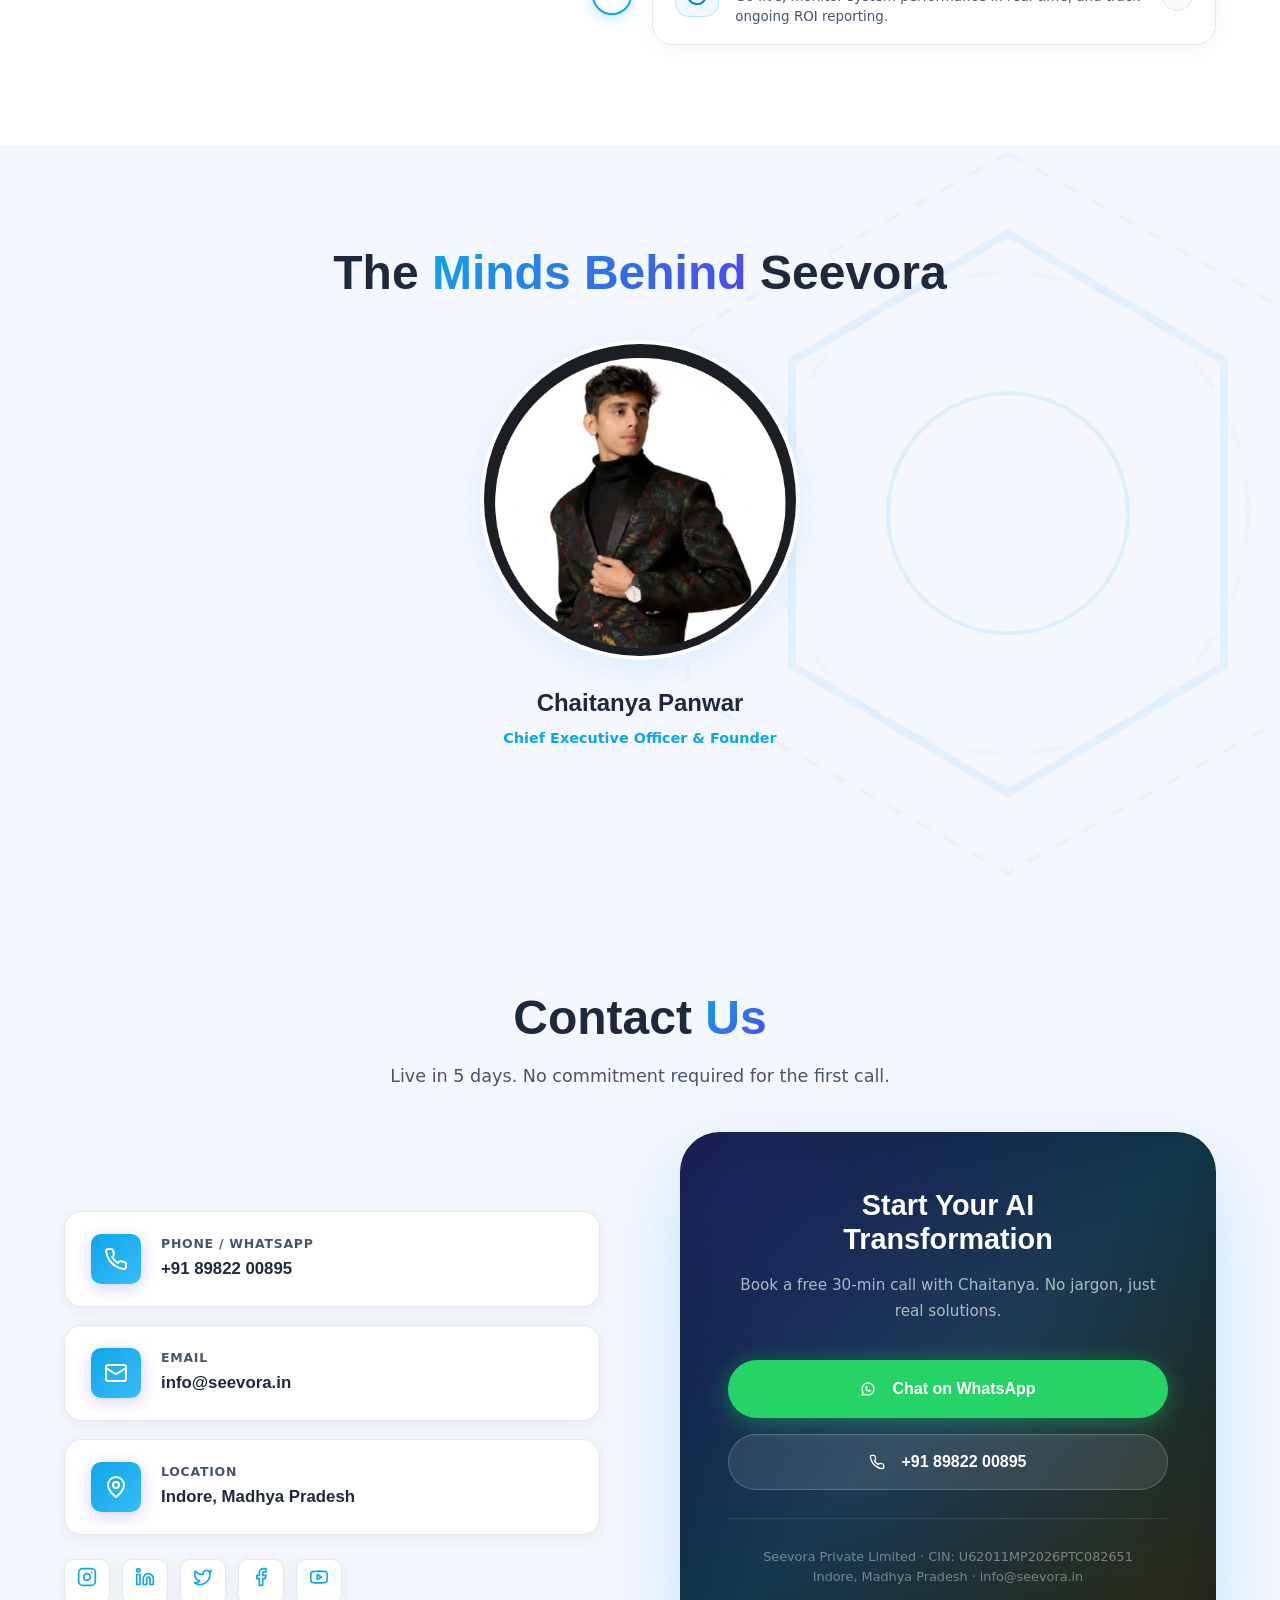
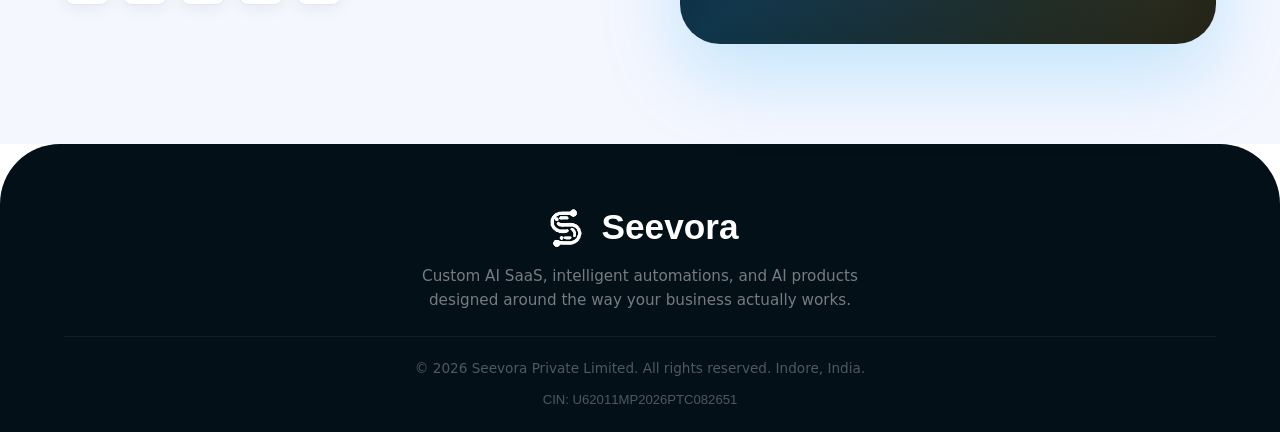
==== commit bc6589cb: "Fix mobile responsiveness and navbar mobile dropdown layout" ====
--- a/index.html
+++ b/index.html
@@ -116,8 +116,8 @@
     <div class="hero-overlay" style="position: absolute; inset: 0; background: linear-gradient(180deg, rgba(11,19,43,0.7) 0%, rgba(11,19,43,0.85) 100%); z-index: 1;"></div>
     <div class="hero-content">
       <h1 class="hero-title">
-        Turn Your Business<br>
-        <span class="gradient-text">Processes</span> into<br>
+        Turn Your Business<br class="desktop-only">
+        <span class="gradient-text">Processes</span> into<br class="desktop-only">
         Fusion With <span style="color: #ffffff;">AI</span>
       </h1>
       <p class="hero-subtitle" id="typewriterText"></p>
@@ -742,7 +742,22 @@
   if (window.scrollY > 30) navbar.classList.add('scrolled');
   else navbar.classList.remove('scrolled');
 });
-navToggle.addEventListener('click', () => navbar.classList.toggle('menu-open'));
+if (navToggle) {
+  navToggle.addEventListener('click', (e) => {
+    e.stopPropagation();
+    navbar.classList.toggle('menu-open');
+  });
+}
+document.querySelectorAll('.nav-link').forEach(link => {
+  link.addEventListener('click', () => {
+    navbar.classList.remove('menu-open');
+  });
+});
+document.addEventListener('click', (e) => {
+  if (navbar && !navbar.contains(e.target) && navbar.classList.contains('menu-open')) {
+    navbar.classList.remove('menu-open');
+  }
+});
 
 /* 2. TYPEWRITER */
 const tw = document.getElementById('typewriterText');
--- a/style.css
+++ b/style.css
@@ -152,10 +152,13 @@
     box-sizing: border-box;
   }
 
-  html {
+  html, body {
     scroll-behavior: smooth;
     font-size: 16px;
     -webkit-font-smoothing: antialiased;
+    overflow-x: hidden;
+    max-width: 100vw;
+    width: 100%;
   }
 
   body {
@@ -163,7 +166,16 @@
     background: var(--bg);
     color: var(--text);
     line-height: 1.6;
-    overflow-x: hidden;
+  }
+
+  .desktop-only {
+    display: inline;
+  }
+
+  @media (max-width: 992px) {
+    .desktop-only {
+      display: none;
+    }
   }
 
   /* ---------- CUSTOM SCROLLBAR ---------- */
@@ -2399,7 +2411,10 @@
       font-size: 0.95rem;
     }
 
-    /* --- Navbar --- */
+  /* ============================================================
+   RESPONSIVE — TABLET & MOBILE NAVBAR (max-width: 992px)
+   ============================================================ */
+  @media (max-width: 992px) {
     .nav-links {
       display: none;
     }
@@ -2410,41 +2425,86 @@
 
     .nav-toggle {
       display: flex;
+      flex-direction: column;
+      justify-content: center;
+      align-items: center;
+      width: 38px;
+      height: 38px;
+      background: transparent;
+      border: none;
+      cursor: pointer;
+      padding: 6px;
+      margin-left: auto;
+      flex-shrink: 0;
+    }
+
+    .nav-toggle span {
+      display: block;
+      width: 22px;
+      height: 2px;
+      background: var(--text);
+      border-radius: 99px;
+      transition: all 0.3s ease;
+    }
+
+    .navbar.menu-open .nav-toggle span:nth-child(1) {
+      transform: translateY(7px) rotate(45deg);
+    }
+
+    .navbar.menu-open .nav-toggle span:nth-child(2) {
+      opacity: 0;
+      transform: scaleX(0);
+    }
+
+    .navbar.menu-open .nav-toggle span:nth-child(3) {
+      transform: translateY(-7px) rotate(-45deg);
     }
 
     .nav-container {
-      height: 58px;
+      height: 56px;
       padding: 0 16px;
+      width: 100%;
     }
 
     .navbar {
-      top: 10px;
+      top: 12px;
       width: calc(100% - 24px);
+      max-width: calc(100% - 24px);
+      left: 50%;
+      transform: translateX(-50%);
+      border-radius: 100px;
+      overflow: hidden;
+      transition: all 0.3s cubic-bezier(0.16, 1, 0.3, 1);
+    }
+
+    .navbar.menu-open {
+      border-radius: 24px;
+      background: rgba(255, 255, 255, 0.98);
+      box-shadow: 0 12px 40px rgba(15, 23, 42, 0.15);
     }
 
     .navbar.menu-open .nav-links {
       display: flex;
       flex-direction: column;
-      position: absolute;
-      top: 68px;
-      left: 0;
-      right: 0;
-      background: rgba(255, 255, 255, 0.97);
-      backdrop-filter: blur(20px);
-      -webkit-backdrop-filter: blur(20px);
-      border: 1px solid var(--border-light);
-      border-radius: var(--radius-md);
-      padding: 16px;
+      width: 100%;
+      padding: 8px 12px 16px 12px;
       gap: 4px;
-      box-shadow: var(--shadow-lg);
-      z-index: 999;
+      border-top: 1px solid var(--border-light);
+      margin: 0;
+      background: transparent;
+      box-shadow: none;
+      position: static;
     }
 
     .navbar.menu-open .nav-link {
-      padding: 12px 16px;
-      font-size: 1rem;
+      padding: 10px 16px;
+      font-size: 0.98rem;
+      font-weight: 600;
       width: 100%;
-    }
+      border-radius: var(--radius-sm);
+      text-align: left;
+    }
+  }
 
     /* --- Hero --- */
     .hero-section {
@@ -3078,7 +3138,7 @@
 /* ==========================================================================
    MOBILE STYLING OVERRIDES (About, Services, Process & Overall Mobile Polish)
    ========================================================================== */
-@media (max-width: 768px) {
+@media (max-width: 992px) {
   /* ── General Section Spacing ── */
   .section {
     padding: 44px 0 !important;
